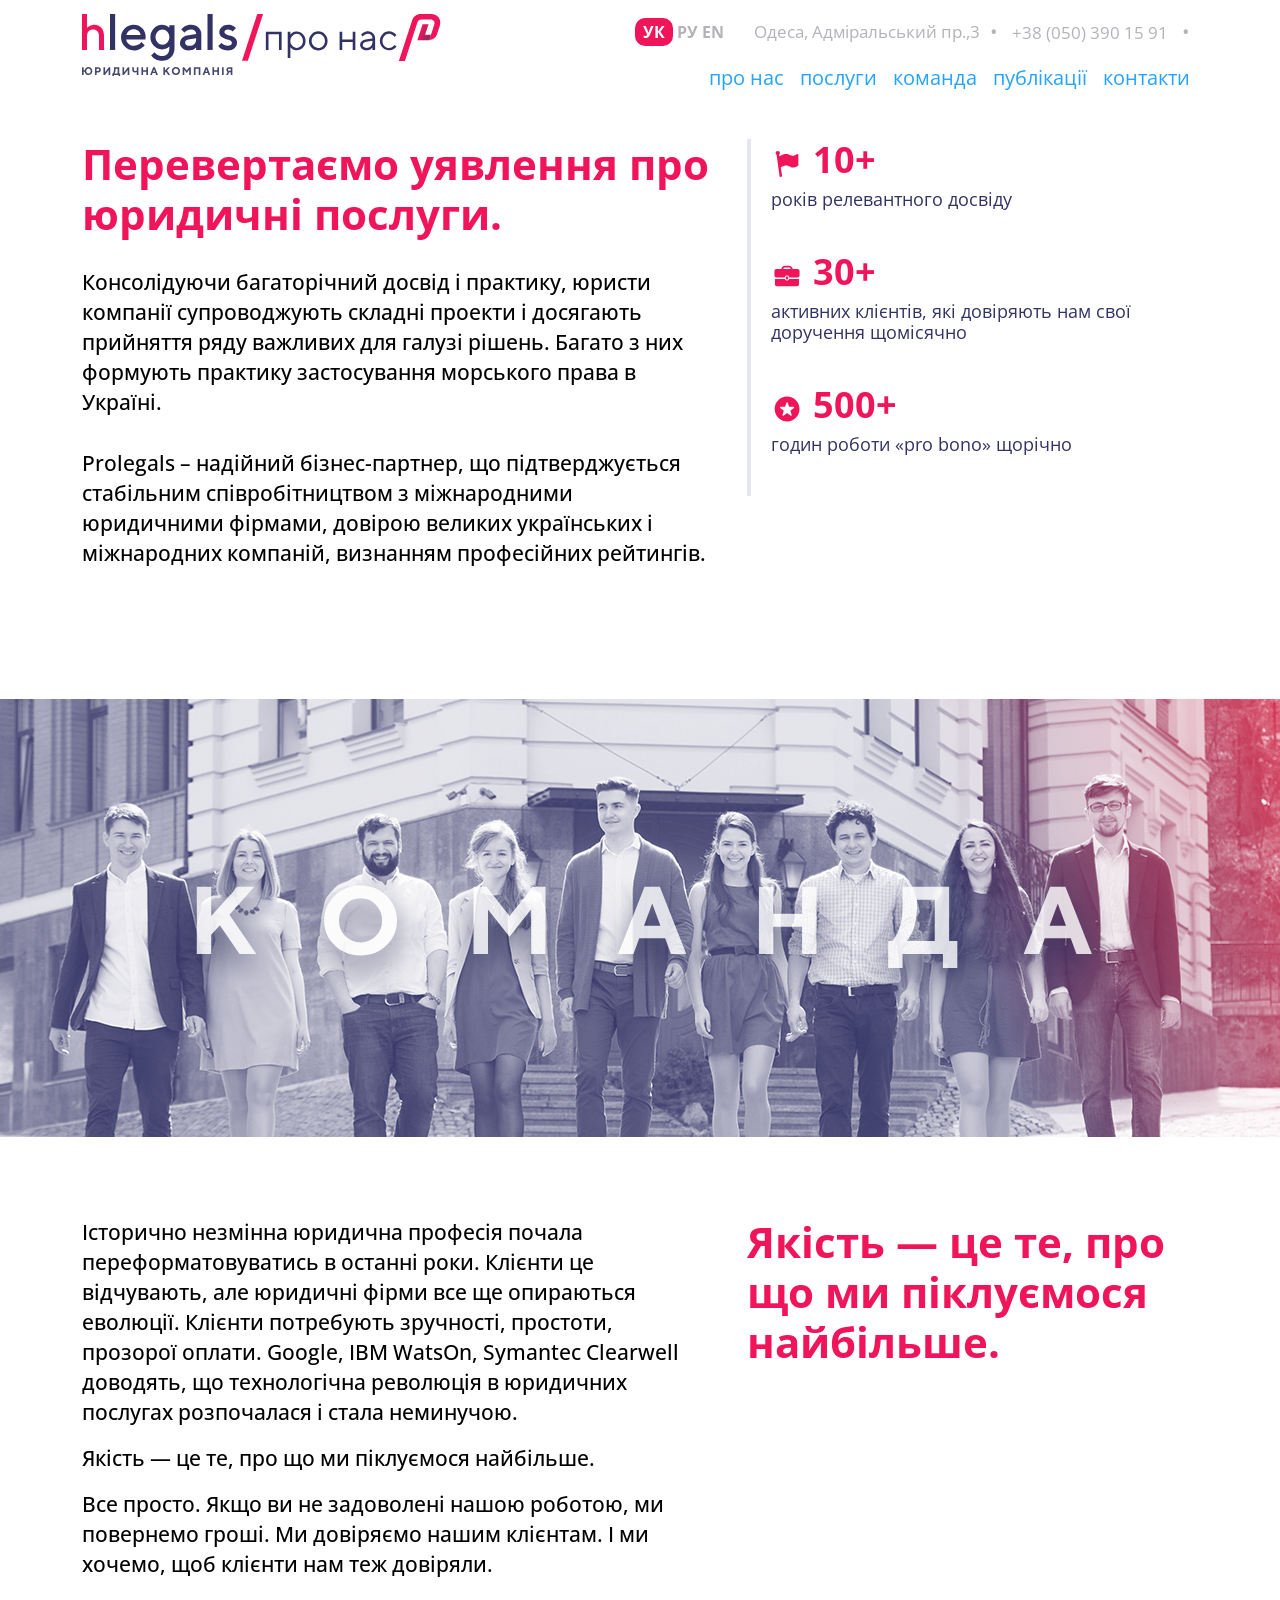
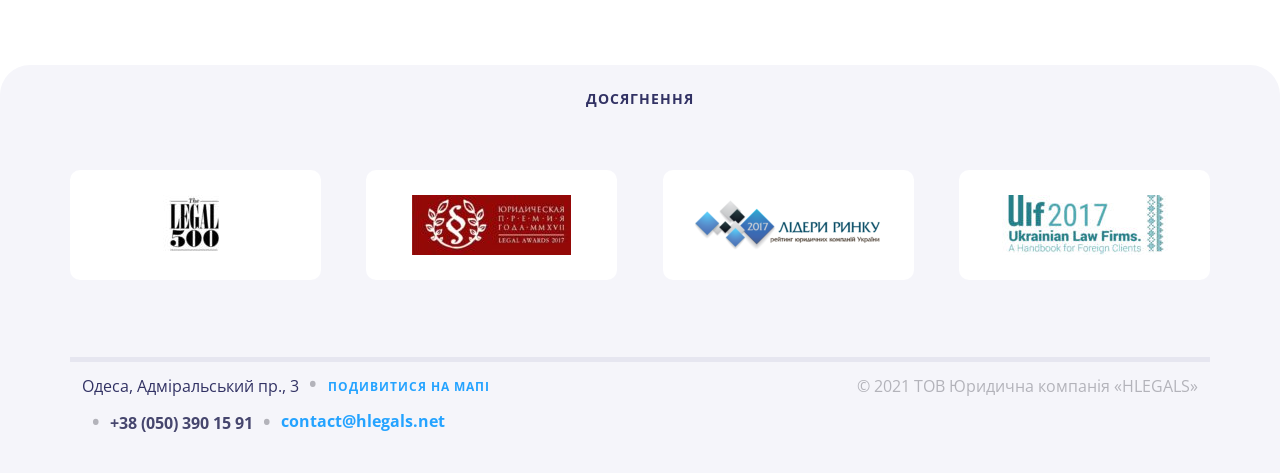
==== app/second-page.html @ 1d940fba "init" ====
<!DOCTYPE html>
<html lang="en">
<head>
    <meta charset="UTF-8">
    <title>page2</title>
    <meta name="viewport" content="width=device-width, initial-scale=1">
    <link rel="preconnect" href="https://fonts.googleapis.com">
    <link rel="preconnect" href="https://fonts.gstatic.com" crossorigin>
    <link href="https://fonts.googleapis.com/css2?family=Open+Sans:wght@300;400;700&display=swap" rel="stylesheet">
    <link rel="stylesheet" href="css/second-page.min.css">
</head>
<body>

<header>

        <nav class="navbar navbar-expand-lg">
            <div class="container header-container">
                <div class="header-address">
                    <div class="lang-radio">
                        <label>
                            <input name="lang" type="radio" checked>
                            <span>УК</span>
                        </label>

                        <label>
                            <input name="lang" type="radio">
                            <span>РУ</span>
                        </label>

                        <label>
                            <input name="lang" type="radio">
                            <span>EN</span>
                        </label>
                    </div>
                    <div class="address">
                        <a target="_blank"
                           href="https://www.google.com.ua/maps/place/%D0%90%D0%B4%D0%BC%D0%B8%D1%80%D0%B0%D0%BB%D1%8C%D1%81%D0%BA%D0%B8%D0%B9+%D0%BF%D1%80%D0%BE%D1%81%D0%BF.,+3,+%D0%9E%D0%B4%D0%B5%D1%81%D1%81%D0%B0,+%D0%9E%D0%B4%D0%B5%D1%81%D1%81%D0%BA%D0%B0%D1%8F+%D0%BE%D0%B1%D0%BB%D0%B0%D1%81%D1%82%D1%8C,+65000/@46.4360487,30.7379414,17z/data=!3m1!4b1!4m5!3m4!1s0x40c63396894457b7:0x7f6c5236cbcb70c8!8m2!3d46.436045!4d30.7401301?hl=ru">
                            Одеса, Адміральський пр.,3
                        </a>
                    </div>
                    <div class="phone">
                        <a type="tel:+38(050)3901591" href="#">+38 (050) 390 15 91</a>
                    </div>
                    <div class="social">
                        <a target="_blank" href="https://www.facebook.com/diia.gov.ua/"><i class="fab fa-facebook"></i></a>
                    </div>

                </div>
                <a class="navbar-brand" href="#"><img src="images/Logo_Subsection.svg"></a>
                <button class="navbar-toggler" type="button" data-bs-toggle="collapse" data-bs-target="#navbarNav" aria-controls="navbarNav" aria-expanded="false" aria-label="Toggle navigation">
                    <span class="navbar-toggler-icon"><i class="bi bi-list"></i></span>
                </button>


                <div class="collapse navbar-collapse" id="navbarNav">
                    <ul class="navbar-nav">
                        <li class="nav-item">
                            <a class="nav-link" aria-current="page" href="#">про нас</a>
                        </li>
                        <li class="nav-item">
                            <a class="nav-link" href="#">послуги</a>
                        </li>
                        <li class="nav-item">
                            <a class="nav-link" href="#">команда</a>
                        </li>
                        <li class="nav-item">
                            <a class="nav-link" href="#">публікації</a>
                        </li>
                        <li class="nav-item">
                            <a class="nav-link" href="#">контакти</a>
                        </li>
                    </ul>
                </div>


            </div>
        </nav>

    </header>

<main>
    <div class="about_us">
        <div class="container">
            <div class="row">
                <div class="about-us-item1 col-sm-12 col-lg-7">
                    <h2>Перевертаємо уявлення про юридичні послуги.</h2>
                    <p>Консолідуючи багаторічний досвід і практику, юристи компанії супроводжують складні проекти
                        і досягають прийняття ряду важливих для галузі рішень. Багато з них формують практику
                        застосування морського права в Україні.
                    </p>
                    <p>
                        Prolegals – надійний бізнес-партнер, що підтверджується стабільним співробітництвом
                        з міжнародними юридичними фірмами, довірою великих українських і міжнародних компаній,
                        визнанням професійних рейтингів.
                    </p>
                </div>
                <div class="about-us-item2 col-sm-12 col-lg-5">
                    <div class="col-12 sm-item">
                        <div class=" d-flex">
                            <img src="images/Experience.svg" alt="#">
                            <h3>10+</h3>
                        </div>
                        <p>років релевантного досвіду</p>
                    </div>
                    <div class="col-12 sm-item">
                        <div class="d-flex">
                            <img src="images/Clients.svg" alt="#">
                            <h3>30+</h3>
                        </div>
                        <p>активних клієнтів, які довіряють нам свої доручення щомісячно</p>
                    </div>
                    <div class="col-12 sm-item">
                        <div class="d-flex">
                            <img src="images/Pro_bono.svg" alt="#">
                            <h3>500+</h3>
                        </div>
                        <p>годин роботи «pro bono» щорічно</p>
                    </div>
                </div>
            </div>
        </div>
    </div>

    <div class="our-team">
        <div class="container-fluid team-container"></div>
    </div>

    <div class="our-info">
        <div class="container">
            <div class="row">
                <div class="info-item col-sm-12 col-lg-7">
                    <p>Історично незмінна юридична професія почала переформатовуватись в останні роки.
                        Клієнти це відчувають, але юридичні фірми все ще опираються еволюції.
                        Клієнти потребують зручності, простоти, прозорої оплати. Google,
                        IBM WatsОn, Symantec Clearwell доводять, що технологічна революція в юридичних послугах розпочалася і стала неминучою.
                    </p>
                    <p> Якість — це те, про що ми піклуємося найбільше.</p>
                    <p>
                        Все просто. Якщо ви не задоволені нашою роботою, ми повернемо гроші.
                        Ми довіряємо нашим клієнтам. І ми хочемо, щоб клієнти нам теж довіряли.
                    </p>
                </div>
                <div class="info-item col-sm-12 col-lg-5">
                    <h3>Якість — це те, про що ми піклуємося найбільше.</h3>
                </div>
            </div>
        </div>
    </div>

    <div class="achievements">
        <div class="container">
            <h3>Досягнення</h3>
            <div class="row justify-content-between ach-row">
                <div class="achievements-item col-lg-2  d-flex col-sm-6 align-items-center justify-content-center">
                    <img src="images/item/image.svg" alt="#">
                </div>
                <div class="achievements-item col-lg-2 d-flex col-sm-6 align-items-center justify-content-center">
                    <img src="images/item/image2.svg" alt="#">
                </div>
                <div class="achievements-item col-lg-2 d-flex col-sm-6 align-items-center justify-content-center">
                    <img src="images/item/image3.svg" alt="#">
                </div>
                <div class="achievements-item col-lg-2 d-flex col-sm-6 align-items-center justify-content-center">
                    <img src="images/item/image4.svg" alt="#">
                </div>
            </div>
        </div>
    </div>

</main>

<footer>
    <div class="container">
        <div class="row footer-row">
            <div class="footer-item col-lg-6 col-sm-12">
                <div class="f-address d-flex">
                    <p>Одеса, Адміральський пр., 3</p>
                    <a target="_blank" href="https://www.google.com.ua/maps/place/%D0%90%D0%B4%D0%BC%D0%B8%D1%80%D0%B0%D0%BB%D1%8C%D1%81%D0%BA%D0%B8%D0%B9+%D0%BF%D1%80%D0%BE%D1%81%D0%BF.,+3,+%D0%9E%D0%B4%D0%B5%D1%81%D1%81%D0%B0,+%D0%9E%D0%B4%D0%B5%D1%81%D1%81%D0%BA%D0%B0%D1%8F+%D0%BE%D0%B1%D0%BB%D0%B0%D1%81%D1%82%D1%8C,+65000/@46.4360487,30.7379414,17z/data=!3m1!4b1!4m5!3m4!1s0x40c63396894457b7:0x7f6c5236cbcb70c8!8m2!3d46.436045!4d30.7401301?hl=ru">Подивитися на мапі</a>
                </div>
                <div class="f-contact d-flex">
                    <a class="fb" target="_blank" href="https://www.facebook.com/diia.gov.ua/"><i class="fab fa-facebook"></i></a>
                    <a class="phone" type="tel:+38(050)3901591" href="#">+38 (050) 390 15 91</a>
                    <a class="mail" href="#">contact@hlegals.net</a>
                </div>
            </div>
            <div class="footer-item item-2 col-lg-6 col-sm-12">
                <p class="right">© 2021 ТОВ Юридична компанія «HLEGALS»</p>
            </div>
        </div>
    </div>
</footer>

<script src="../node_modules/bootstrap/dist/js/bootstrap.bundle.min.js"></script>
</body>
</html>
---- app/css/second-page.min.css ----
@charset "UTF-8";/*!
* animate.css - https://animate.style/
* Version - 4.1.1
* Licensed under the MIT license - http://opensource.org/licenses/MIT
*
* Copyright (c) 2020 Animate.css
*/:root{--animate-duration:1s;--animate-delay:1s;--animate-repeat:1}.animate__animated{-webkit-animation-duration:1s;animation-duration:1s;-webkit-animation-duration:var(--animate-duration);animation-duration:var(--animate-duration);-webkit-animation-fill-mode:both;animation-fill-mode:both}.animate__animated.animate__infinite{-webkit-animation-iteration-count:infinite;animation-iteration-count:infinite}.animate__animated.animate__repeat-1{-webkit-animation-iteration-count:1;animation-iteration-count:1;-webkit-animation-iteration-count:var(--animate-repeat);animation-iteration-count:var(--animate-repeat)}.animate__animated.animate__repeat-2{-webkit-animation-iteration-count:calc(1 * 2);animation-iteration-count:calc(1 * 2);-webkit-animation-iteration-count:calc(var(--animate-repeat) * 2);animation-iteration-count:calc(var(--animate-repeat) * 2)}.animate__animated.animate__repeat-3{-webkit-animation-iteration-count:calc(1 * 3);animation-iteration-count:calc(1 * 3);-webkit-animation-iteration-count:calc(var(--animate-repeat) * 3);animation-iteration-count:calc(var(--animate-repeat) * 3)}.animate__animated.animate__delay-1s{-webkit-animation-delay:1s;animation-delay:1s;-webkit-animation-delay:var(--animate-delay);animation-delay:var(--animate-delay)}.animate__animated.animate__delay-2s{-webkit-animation-delay:calc(1s * 2);animation-delay:calc(1s * 2);-webkit-animation-delay:calc(var(--animate-delay) * 2);animation-delay:calc(var(--animate-delay) * 2)}.animate__animated.animate__delay-3s{-webkit-animation-delay:calc(1s * 3);animation-delay:calc(1s * 3);-webkit-animation-delay:calc(var(--animate-delay) * 3);animation-delay:calc(var(--animate-delay) * 3)}.animate__animated.animate__delay-4s{-webkit-animation-delay:calc(1s * 4);animation-delay:calc(1s * 4);-webkit-animation-delay:calc(var(--animate-delay) * 4);animation-delay:calc(var(--animate-delay) * 4)}.animate__animated.animate__delay-5s{-webkit-animation-delay:calc(1s * 5);animation-delay:calc(1s * 5);-webkit-animation-delay:calc(var(--animate-delay) * 5);animation-delay:calc(var(--animate-delay) * 5)}.animate__animated.animate__faster{-webkit-animation-duration:calc(1s / 2);animation-duration:calc(1s / 2);-webkit-animation-duration:calc(var(--animate-duration)/ 2);animation-duration:calc(var(--animate-duration)/ 2)}.animate__animated.animate__fast{-webkit-animation-duration:calc(1s * .8);animation-duration:calc(1s * .8);-webkit-animation-duration:calc(var(--animate-duration) * .8);animation-duration:calc(var(--animate-duration) * .8)}.animate__animated.animate__slow{-webkit-animation-duration:calc(1s * 2);animation-duration:calc(1s * 2);-webkit-animation-duration:calc(var(--animate-duration) * 2);animation-duration:calc(var(--animate-duration) * 2)}.animate__animated.animate__slower{-webkit-animation-duration:calc(1s * 3);animation-duration:calc(1s * 3);-webkit-animation-duration:calc(var(--animate-duration) * 3);animation-duration:calc(var(--animate-duration) * 3)}@media print,(prefers-reduced-motion:reduce){.animate__animated{-webkit-animation-duration:1ms!important;animation-duration:1ms!important;-webkit-transition-duration:1ms!important;-o-transition-duration:1ms!important;transition-duration:1ms!important;-webkit-animation-iteration-count:1!important;animation-iteration-count:1!important}.animate__animated[class*=Out]{opacity:0}}@-webkit-keyframes bounce{20%,53%,from,to{-webkit-animation-timing-function:cubic-bezier(.215,.61,.355,1);animation-timing-function:cubic-bezier(.215,.61,.355,1);-webkit-transform:translate3d(0,0,0);transform:translate3d(0,0,0)}40%,43%{-webkit-animation-timing-function:cubic-bezier(.755,.05,.855,.06);animation-timing-function:cubic-bezier(.755,.05,.855,.06);-webkit-transform:translate3d(0,-30px,0) scaleY(1.1);transform:translate3d(0,-30px,0) scaleY(1.1)}70%{-webkit-animation-timing-function:cubic-bezier(.755,.05,.855,.06);animation-timing-function:cubic-bezier(.755,.05,.855,.06);-webkit-transform:translate3d(0,-15px,0) scaleY(1.05);transform:translate3d(0,-15px,0) scaleY(1.05)}80%{-webkit-transition-timing-function:cubic-bezier(.215,.61,.355,1);transition-timing-function:cubic-bezier(.215,.61,.355,1);-webkit-transform:translate3d(0,0,0) scaleY(.95);transform:translate3d(0,0,0) scaleY(.95)}90%{-webkit-transform:translate3d(0,-4px,0) scaleY(1.02);transform:translate3d(0,-4px,0) scaleY(1.02)}}@keyframes bounce{20%,53%,from,to{-webkit-animation-timing-function:cubic-bezier(.215,.61,.355,1);animation-timing-function:cubic-bezier(.215,.61,.355,1);-webkit-transform:translate3d(0,0,0);transform:translate3d(0,0,0)}40%,43%{-webkit-animation-timing-function:cubic-bezier(.755,.05,.855,.06);animation-timing-function:cubic-bezier(.755,.05,.855,.06);-webkit-transform:translate3d(0,-30px,0) scaleY(1.1);transform:translate3d(0,-30px,0) scaleY(1.1)}70%{-webkit-animation-timing-function:cubic-bezier(.755,.05,.855,.06);animation-timing-function:cubic-bezier(.755,.05,.855,.06);-webkit-transform:translate3d(0,-15px,0) scaleY(1.05);transform:translate3d(0,-15px,0) scaleY(1.05)}80%{-webkit-transition-timing-function:cubic-bezier(.215,.61,.355,1);-o-transition-timing-function:cubic-bezier(.215,.61,.355,1);transition-timing-function:cubic-bezier(.215,.61,.355,1);-webkit-transform:translate3d(0,0,0) scaleY(.95);transform:translate3d(0,0,0) scaleY(.95)}90%{-webkit-transform:translate3d(0,-4px,0) scaleY(1.02);transform:translate3d(0,-4px,0) scaleY(1.02)}}.animate__bounce{-webkit-animation-name:bounce;animation-name:bounce;-webkit-transform-origin:center bottom;-ms-transform-origin:center bottom;transform-origin:center bottom}@-webkit-keyframes flash{50%,from,to{opacity:1}25%,75%{opacity:0}}@keyframes flash{50%,from,to{opacity:1}25%,75%{opacity:0}}.animate__flash{-webkit-animation-name:flash;animation-name:flash}@-webkit-keyframes pulse{from{-webkit-transform:scale3d(1,1,1);transform:scale3d(1,1,1)}50%{-webkit-transform:scale3d(1.05,1.05,1.05);transform:scale3d(1.05,1.05,1.05)}to{-webkit-transform:scale3d(1,1,1);transform:scale3d(1,1,1)}}@keyframes pulse{from{-webkit-transform:scale3d(1,1,1);transform:scale3d(1,1,1)}50%{-webkit-transform:scale3d(1.05,1.05,1.05);transform:scale3d(1.05,1.05,1.05)}to{-webkit-transform:scale3d(1,1,1);transform:scale3d(1,1,1)}}.animate__pulse{-webkit-animation-name:pulse;animation-name:pulse;-webkit-animation-timing-function:ease-in-out;animation-timing-function:ease-in-out}@-webkit-keyframes rubberBand{from{-webkit-transform:scale3d(1,1,1);transform:scale3d(1,1,1)}30%{-webkit-transform:scale3d(1.25,.75,1);transform:scale3d(1.25,.75,1)}40%{-webkit-transform:scale3d(.75,1.25,1);transform:scale3d(.75,1.25,1)}50%{-webkit-transform:scale3d(1.15,.85,1);transform:scale3d(1.15,.85,1)}65%{-webkit-transform:scale3d(.95,1.05,1);transform:scale3d(.95,1.05,1)}75%{-webkit-transform:scale3d(1.05,.95,1);transform:scale3d(1.05,.95,1)}to{-webkit-transform:scale3d(1,1,1);transform:scale3d(1,1,1)}}@keyframes rubberBand{from{-webkit-transform:scale3d(1,1,1);transform:scale3d(1,1,1)}30%{-webkit-transform:scale3d(1.25,.75,1);transform:scale3d(1.25,.75,1)}40%{-webkit-transform:scale3d(.75,1.25,1);transform:scale3d(.75,1.25,1)}50%{-webkit-transform:scale3d(1.15,.85,1);transform:scale3d(1.15,.85,1)}65%{-webkit-transform:scale3d(.95,1.05,1);transform:scale3d(.95,1.05,1)}75%{-webkit-transform:scale3d(1.05,.95,1);transform:scale3d(1.05,.95,1)}to{-webkit-transform:scale3d(1,1,1);transform:scale3d(1,1,1)}}.animate__rubberBand{-webkit-animation-name:rubberBand;animation-name:rubberBand}@-webkit-keyframes shakeX{from,to{-webkit-transform:translate3d(0,0,0);transform:translate3d(0,0,0)}10%,30%,50%,70%,90%{-webkit-transform:translate3d(-10px,0,0);transform:translate3d(-10px,0,0)}20%,40%,60%,80%{-webkit-transform:translate3d(10px,0,0);transform:translate3d(10px,0,0)}}@keyframes shakeX{from,to{-webkit-transform:translate3d(0,0,0);transform:translate3d(0,0,0)}10%,30%,50%,70%,90%{-webkit-transform:translate3d(-10px,0,0);transform:translate3d(-10px,0,0)}20%,40%,60%,80%{-webkit-transform:translate3d(10px,0,0);transform:translate3d(10px,0,0)}}.animate__shakeX{-webkit-animation-name:shakeX;animation-name:shakeX}@-webkit-keyframes shakeY{from,to{-webkit-transform:translate3d(0,0,0);transform:translate3d(0,0,0)}10%,30%,50%,70%,90%{-webkit-transform:translate3d(0,-10px,0);transform:translate3d(0,-10px,0)}20%,40%,60%,80%{-webkit-transform:translate3d(0,10px,0);transform:translate3d(0,10px,0)}}@keyframes shakeY{from,to{-webkit-transform:translate3d(0,0,0);transform:translate3d(0,0,0)}10%,30%,50%,70%,90%{-webkit-transform:translate3d(0,-10px,0);transform:translate3d(0,-10px,0)}20%,40%,60%,80%{-webkit-transform:translate3d(0,10px,0);transform:translate3d(0,10px,0)}}.animate__shakeY{-webkit-animation-name:shakeY;animation-name:shakeY}@-webkit-keyframes headShake{0%{-webkit-transform:translateX(0);transform:translateX(0)}6.5%{-webkit-transform:translateX(-6px) rotateY(-9deg);transform:translateX(-6px) rotateY(-9deg)}18.5%{-webkit-transform:translateX(5px) rotateY(7deg);transform:translateX(5px) rotateY(7deg)}31.5%{-webkit-transform:translateX(-3px) rotateY(-5deg);transform:translateX(-3px) rotateY(-5deg)}43.5%{-webkit-transform:translateX(2px) rotateY(3deg);transform:translateX(2px) rotateY(3deg)}50%{-webkit-transform:translateX(0);transform:translateX(0)}}@keyframes headShake{0%{-webkit-transform:translateX(0);transform:translateX(0)}6.5%{-webkit-transform:translateX(-6px) rotateY(-9deg);transform:translateX(-6px) rotateY(-9deg)}18.5%{-webkit-transform:translateX(5px) rotateY(7deg);transform:translateX(5px) rotateY(7deg)}31.5%{-webkit-transform:translateX(-3px) rotateY(-5deg);transform:translateX(-3px) rotateY(-5deg)}43.5%{-webkit-transform:translateX(2px) rotateY(3deg);transform:translateX(2px) rotateY(3deg)}50%{-webkit-transform:translateX(0);transform:translateX(0)}}.animate__headShake{-webkit-animation-timing-function:ease-in-out;animation-timing-function:ease-in-out;-webkit-animation-name:headShake;animation-name:headShake}@-webkit-keyframes swing{20%{-webkit-transform:rotate3d(0,0,1,15deg);transform:rotate3d(0,0,1,15deg)}40%{-webkit-transform:rotate3d(0,0,1,-10deg);transform:rotate3d(0,0,1,-10deg)}60%{-webkit-transform:rotate3d(0,0,1,5deg);transform:rotate3d(0,0,1,5deg)}80%{-webkit-transform:rotate3d(0,0,1,-5deg);transform:rotate3d(0,0,1,-5deg)}to{-webkit-transform:rotate3d(0,0,1,0deg);transform:rotate3d(0,0,1,0deg)}}@keyframes swing{20%{-webkit-transform:rotate3d(0,0,1,15deg);transform:rotate3d(0,0,1,15deg)}40%{-webkit-transform:rotate3d(0,0,1,-10deg);transform:rotate3d(0,0,1,-10deg)}60%{-webkit-transform:rotate3d(0,0,1,5deg);transform:rotate3d(0,0,1,5deg)}80%{-webkit-transform:rotate3d(0,0,1,-5deg);transform:rotate3d(0,0,1,-5deg)}to{-webkit-transform:rotate3d(0,0,1,0deg);transform:rotate3d(0,0,1,0deg)}}.animate__swing{-webkit-transform-origin:top center;-ms-transform-origin:top center;transform-origin:top center;-webkit-animation-name:swing;animation-name:swing}@-webkit-keyframes tada{from{-webkit-transform:scale3d(1,1,1);transform:scale3d(1,1,1)}10%,20%{-webkit-transform:scale3d(.9,.9,.9) rotate3d(0,0,1,-3deg);transform:scale3d(.9,.9,.9) rotate3d(0,0,1,-3deg)}30%,50%,70%,90%{-webkit-transform:scale3d(1.1,1.1,1.1) rotate3d(0,0,1,3deg);transform:scale3d(1.1,1.1,1.1) rotate3d(0,0,1,3deg)}40%,60%,80%{-webkit-transform:scale3d(1.1,1.1,1.1) rotate3d(0,0,1,-3deg);transform:scale3d(1.1,1.1,1.1) rotate3d(0,0,1,-3deg)}to{-webkit-transform:scale3d(1,1,1);transform:scale3d(1,1,1)}}@keyframes tada{from{-webkit-transform:scale3d(1,1,1);transform:scale3d(1,1,1)}10%,20%{-webkit-transform:scale3d(.9,.9,.9) rotate3d(0,0,1,-3deg);transform:scale3d(.9,.9,.9) rotate3d(0,0,1,-3deg)}30%,50%,70%,90%{-webkit-transform:scale3d(1.1,1.1,1.1) rotate3d(0,0,1,3deg);transform:scale3d(1.1,1.1,1.1) rotate3d(0,0,1,3deg)}40%,60%,80%{-webkit-transform:scale3d(1.1,1.1,1.1) rotate3d(0,0,1,-3deg);transform:scale3d(1.1,1.1,1.1) rotate3d(0,0,1,-3deg)}to{-webkit-transform:scale3d(1,1,1);transform:scale3d(1,1,1)}}.animate__tada{-webkit-animation-name:tada;animation-name:tada}@-webkit-keyframes wobble{from{-webkit-transform:translate3d(0,0,0);transform:translate3d(0,0,0)}15%{-webkit-transform:translate3d(-25%,0,0) rotate3d(0,0,1,-5deg);transform:translate3d(-25%,0,0) rotate3d(0,0,1,-5deg)}30%{-webkit-transform:translate3d(20%,0,0) rotate3d(0,0,1,3deg);transform:translate3d(20%,0,0) rotate3d(0,0,1,3deg)}45%{-webkit-transform:translate3d(-15%,0,0) rotate3d(0,0,1,-3deg);transform:translate3d(-15%,0,0) rotate3d(0,0,1,-3deg)}60%{-webkit-transform:translate3d(10%,0,0) rotate3d(0,0,1,2deg);transform:translate3d(10%,0,0) rotate3d(0,0,1,2deg)}75%{-webkit-transform:translate3d(-5%,0,0) rotate3d(0,0,1,-1deg);transform:translate3d(-5%,0,0) rotate3d(0,0,1,-1deg)}to{-webkit-transform:translate3d(0,0,0);transform:translate3d(0,0,0)}}@keyframes wobble{from{-webkit-transform:translate3d(0,0,0);transform:translate3d(0,0,0)}15%{-webkit-transform:translate3d(-25%,0,0) rotate3d(0,0,1,-5deg);transform:translate3d(-25%,0,0) rotate3d(0,0,1,-5deg)}30%{-webkit-transform:translate3d(20%,0,0) rotate3d(0,0,1,3deg);transform:translate3d(20%,0,0) rotate3d(0,0,1,3deg)}45%{-webkit-transform:translate3d(-15%,0,0) rotate3d(0,0,1,-3deg);transform:translate3d(-15%,0,0) rotate3d(0,0,1,-3deg)}60%{-webkit-transform:translate3d(10%,0,0) rotate3d(0,0,1,2deg);transform:translate3d(10%,0,0) rotate3d(0,0,1,2deg)}75%{-webkit-transform:translate3d(-5%,0,0) rotate3d(0,0,1,-1deg);transform:translate3d(-5%,0,0) rotate3d(0,0,1,-1deg)}to{-webkit-transform:translate3d(0,0,0);transform:translate3d(0,0,0)}}.animate__wobble{-webkit-animation-name:wobble;animation-name:wobble}@-webkit-keyframes jello{11.1%,from,to{-webkit-transform:translate3d(0,0,0);transform:translate3d(0,0,0)}22.2%{-webkit-transform:skewX(-12.5deg) skewY(-12.5deg);transform:skewX(-12.5deg) skewY(-12.5deg)}33.3%{-webkit-transform:skewX(6.25deg) skewY(6.25deg);transform:skewX(6.25deg) skewY(6.25deg)}44.4%{-webkit-transform:skewX(-3.125deg) skewY(-3.125deg);transform:skewX(-3.125deg) skewY(-3.125deg)}55.5%{-webkit-transform:skewX(1.5625deg) skewY(1.5625deg);transform:skewX(1.5625deg) skewY(1.5625deg)}66.6%{-webkit-transform:skewX(-.78125deg) skewY(-.78125deg);transform:skewX(-.78125deg) skewY(-.78125deg)}77.7%{-webkit-transform:skewX(.390625deg) skewY(.390625deg);transform:skewX(.390625deg) skewY(.390625deg)}88.8%{-webkit-transform:skewX(-.1953125deg) skewY(-.1953125deg);transform:skewX(-.1953125deg) skewY(-.1953125deg)}}@keyframes jello{11.1%,from,to{-webkit-transform:translate3d(0,0,0);transform:translate3d(0,0,0)}22.2%{-webkit-transform:skewX(-12.5deg) skewY(-12.5deg);transform:skewX(-12.5deg) skewY(-12.5deg)}33.3%{-webkit-transform:skewX(6.25deg) skewY(6.25deg);transform:skewX(6.25deg) skewY(6.25deg)}44.4%{-webkit-transform:skewX(-3.125deg) skewY(-3.125deg);transform:skewX(-3.125deg) skewY(-3.125deg)}55.5%{-webkit-transform:skewX(1.5625deg) skewY(1.5625deg);transform:skewX(1.5625deg) skewY(1.5625deg)}66.6%{-webkit-transform:skewX(-.78125deg) skewY(-.78125deg);transform:skewX(-.78125deg) skewY(-.78125deg)}77.7%{-webkit-transform:skewX(.390625deg) skewY(.390625deg);transform:skewX(.390625deg) skewY(.390625deg)}88.8%{-webkit-transform:skewX(-.1953125deg) skewY(-.1953125deg);transform:skewX(-.1953125deg) skewY(-.1953125deg)}}.animate__jello{-webkit-animation-name:jello;animation-name:jello;-webkit-transform-origin:center;-ms-transform-origin:center;transform-origin:center}@-webkit-keyframes heartBeat{0%{-webkit-transform:scale(1);transform:scale(1)}14%{-webkit-transform:scale(1.3);transform:scale(1.3)}28%{-webkit-transform:scale(1);transform:scale(1)}42%{-webkit-transform:scale(1.3);transform:scale(1.3)}70%{-webkit-transform:scale(1);transform:scale(1)}}@keyframes heartBeat{0%{-webkit-transform:scale(1);transform:scale(1)}14%{-webkit-transform:scale(1.3);transform:scale(1.3)}28%{-webkit-transform:scale(1);transform:scale(1)}42%{-webkit-transform:scale(1.3);transform:scale(1.3)}70%{-webkit-transform:scale(1);transform:scale(1)}}.animate__heartBeat{-webkit-animation-name:heartBeat;animation-name:heartBeat;-webkit-animation-duration:calc(1s * 1.3);animation-duration:calc(1s * 1.3);-webkit-animation-duration:calc(var(--animate-duration) * 1.3);animation-duration:calc(var(--animate-duration) * 1.3);-webkit-animation-timing-function:ease-in-out;animation-timing-function:ease-in-out}@-webkit-keyframes backInDown{0%{-webkit-transform:translateY(-1200px) scale(.7);transform:translateY(-1200px) scale(.7);opacity:.7}80%{-webkit-transform:translateY(0) scale(.7);transform:translateY(0) scale(.7);opacity:.7}100%{-webkit-transform:scale(1);transform:scale(1);opacity:1}}@keyframes backInDown{0%{-webkit-transform:translateY(-1200px) scale(.7);transform:translateY(-1200px) scale(.7);opacity:.7}80%{-webkit-transform:translateY(0) scale(.7);transform:translateY(0) scale(.7);opacity:.7}100%{-webkit-transform:scale(1);transform:scale(1);opacity:1}}.animate__backInDown{-webkit-animation-name:backInDown;animation-name:backInDown}@-webkit-keyframes backInLeft{0%{-webkit-transform:translateX(-2000px) scale(.7);transform:translateX(-2000px) scale(.7);opacity:.7}80%{-webkit-transform:translateX(0) scale(.7);transform:translateX(0) scale(.7);opacity:.7}100%{-webkit-transform:scale(1);transform:scale(1);opacity:1}}@keyframes backInLeft{0%{-webkit-transform:translateX(-2000px) scale(.7);transform:translateX(-2000px) scale(.7);opacity:.7}80%{-webkit-transform:translateX(0) scale(.7);transform:translateX(0) scale(.7);opacity:.7}100%{-webkit-transform:scale(1);transform:scale(1);opacity:1}}.animate__backInLeft{-webkit-animation-name:backInLeft;animation-name:backInLeft}@-webkit-keyframes backInRight{0%{-webkit-transform:translateX(2000px) scale(.7);transform:translateX(2000px) scale(.7);opacity:.7}80%{-webkit-transform:translateX(0) scale(.7);transform:translateX(0) scale(.7);opacity:.7}100%{-webkit-transform:scale(1);transform:scale(1);opacity:1}}@keyframes backInRight{0%{-webkit-transform:translateX(2000px) scale(.7);transform:translateX(2000px) scale(.7);opacity:.7}80%{-webkit-transform:translateX(0) scale(.7);transform:translateX(0) scale(.7);opacity:.7}100%{-webkit-transform:scale(1);transform:scale(1);opacity:1}}.animate__backInRight{-webkit-animation-name:backInRight;animation-name:backInRight}@-webkit-keyframes backInUp{0%{-webkit-transform:translateY(1200px) scale(.7);transform:translateY(1200px) scale(.7);opacity:.7}80%{-webkit-transform:translateY(0) scale(.7);transform:translateY(0) scale(.7);opacity:.7}100%{-webkit-transform:scale(1);transform:scale(1);opacity:1}}@keyframes backInUp{0%{-webkit-transform:translateY(1200px) scale(.7);transform:translateY(1200px) scale(.7);opacity:.7}80%{-webkit-transform:translateY(0) scale(.7);transform:translateY(0) scale(.7);opacity:.7}100%{-webkit-transform:scale(1);transform:scale(1);opacity:1}}.animate__backInUp{-webkit-animation-name:backInUp;animation-name:backInUp}@-webkit-keyframes backOutDown{0%{-webkit-transform:scale(1);transform:scale(1);opacity:1}20%{-webkit-transform:translateY(0) scale(.7);transform:translateY(0) scale(.7);opacity:.7}100%{-webkit-transform:translateY(700px) scale(.7);transform:translateY(700px) scale(.7);opacity:.7}}@keyframes backOutDown{0%{-webkit-transform:scale(1);transform:scale(1);opacity:1}20%{-webkit-transform:translateY(0) scale(.7);transform:translateY(0) scale(.7);opacity:.7}100%{-webkit-transform:translateY(700px) scale(.7);transform:translateY(700px) scale(.7);opacity:.7}}.animate__backOutDown{-webkit-animation-name:backOutDown;animation-name:backOutDown}@-webkit-keyframes backOutLeft{0%{-webkit-transform:scale(1);transform:scale(1);opacity:1}20%{-webkit-transform:translateX(0) scale(.7);transform:translateX(0) scale(.7);opacity:.7}100%{-webkit-transform:translateX(-2000px) scale(.7);transform:translateX(-2000px) scale(.7);opacity:.7}}@keyframes backOutLeft{0%{-webkit-transform:scale(1);transform:scale(1);opacity:1}20%{-webkit-transform:translateX(0) scale(.7);transform:translateX(0) scale(.7);opacity:.7}100%{-webkit-transform:translateX(-2000px) scale(.7);transform:translateX(-2000px) scale(.7);opacity:.7}}.animate__backOutLeft{-webkit-animation-name:backOutLeft;animation-name:backOutLeft}@-webkit-keyframes backOutRight{0%{-webkit-transform:scale(1);transform:scale(1);opacity:1}20%{-webkit-transform:translateX(0) scale(.7);transform:translateX(0) scale(.7);opacity:.7}100%{-webkit-transform:translateX(2000px) scale(.7);transform:translateX(2000px) scale(.7);opacity:.7}}@keyframes backOutRight{0%{-webkit-transform:scale(1);transform:scale(1);opacity:1}20%{-webkit-transform:translateX(0) scale(.7);transform:translateX(0) scale(.7);opacity:.7}100%{-webkit-transform:translateX(2000px) scale(.7);transform:translateX(2000px) scale(.7);opacity:.7}}.animate__backOutRight{-webkit-animation-name:backOutRight;animation-name:backOutRight}@-webkit-keyframes backOutUp{0%{-webkit-transform:scale(1);transform:scale(1);opacity:1}20%{-webkit-transform:translateY(0) scale(.7);transform:translateY(0) scale(.7);opacity:.7}100%{-webkit-transform:translateY(-700px) scale(.7);transform:translateY(-700px) scale(.7);opacity:.7}}@keyframes backOutUp{0%{-webkit-transform:scale(1);transform:scale(1);opacity:1}20%{-webkit-transform:translateY(0) scale(.7);transform:translateY(0) scale(.7);opacity:.7}100%{-webkit-transform:translateY(-700px) scale(.7);transform:translateY(-700px) scale(.7);opacity:.7}}.animate__backOutUp{-webkit-animation-name:backOutUp;animation-name:backOutUp}@-webkit-keyframes bounceIn{20%,40%,60%,80%,from,to{-webkit-animation-timing-function:cubic-bezier(.215,.61,.355,1);animation-timing-function:cubic-bezier(.215,.61,.355,1)}0%{opacity:0;-webkit-transform:scale3d(.3,.3,.3);transform:scale3d(.3,.3,.3)}20%{-webkit-transform:scale3d(1.1,1.1,1.1);transform:scale3d(1.1,1.1,1.1)}40%{-webkit-transform:scale3d(.9,.9,.9);transform:scale3d(.9,.9,.9)}60%{opacity:1;-webkit-transform:scale3d(1.03,1.03,1.03);transform:scale3d(1.03,1.03,1.03)}80%{-webkit-transform:scale3d(.97,.97,.97);transform:scale3d(.97,.97,.97)}to{opacity:1;-webkit-transform:scale3d(1,1,1);transform:scale3d(1,1,1)}}@keyframes bounceIn{20%,40%,60%,80%,from,to{-webkit-animation-timing-function:cubic-bezier(.215,.61,.355,1);animation-timing-function:cubic-bezier(.215,.61,.355,1)}0%{opacity:0;-webkit-transform:scale3d(.3,.3,.3);transform:scale3d(.3,.3,.3)}20%{-webkit-transform:scale3d(1.1,1.1,1.1);transform:scale3d(1.1,1.1,1.1)}40%{-webkit-transform:scale3d(.9,.9,.9);transform:scale3d(.9,.9,.9)}60%{opacity:1;-webkit-transform:scale3d(1.03,1.03,1.03);transform:scale3d(1.03,1.03,1.03)}80%{-webkit-transform:scale3d(.97,.97,.97);transform:scale3d(.97,.97,.97)}to{opacity:1;-webkit-transform:scale3d(1,1,1);transform:scale3d(1,1,1)}}.animate__bounceIn{-webkit-animation-duration:calc(1s * .75);animation-duration:calc(1s * .75);-webkit-animation-duration:calc(var(--animate-duration) * .75);animation-duration:calc(var(--animate-duration) * .75);-webkit-animation-name:bounceIn;animation-name:bounceIn}@-webkit-keyframes bounceInDown{60%,75%,90%,from,to{-webkit-animation-timing-function:cubic-bezier(.215,.61,.355,1);animation-timing-function:cubic-bezier(.215,.61,.355,1)}0%{opacity:0;-webkit-transform:translate3d(0,-3000px,0) scaleY(3);transform:translate3d(0,-3000px,0) scaleY(3)}60%{opacity:1;-webkit-transform:translate3d(0,25px,0) scaleY(.9);transform:translate3d(0,25px,0) scaleY(.9)}75%{-webkit-transform:translate3d(0,-10px,0) scaleY(.95);transform:translate3d(0,-10px,0) scaleY(.95)}90%{-webkit-transform:translate3d(0,5px,0) scaleY(.985);transform:translate3d(0,5px,0) scaleY(.985)}to{-webkit-transform:translate3d(0,0,0);transform:translate3d(0,0,0)}}@keyframes bounceInDown{60%,75%,90%,from,to{-webkit-animation-timing-function:cubic-bezier(.215,.61,.355,1);animation-timing-function:cubic-bezier(.215,.61,.355,1)}0%{opacity:0;-webkit-transform:translate3d(0,-3000px,0) scaleY(3);transform:translate3d(0,-3000px,0) scaleY(3)}60%{opacity:1;-webkit-transform:translate3d(0,25px,0) scaleY(.9);transform:translate3d(0,25px,0) scaleY(.9)}75%{-webkit-transform:translate3d(0,-10px,0) scaleY(.95);transform:translate3d(0,-10px,0) scaleY(.95)}90%{-webkit-transform:translate3d(0,5px,0) scaleY(.985);transform:translate3d(0,5px,0) scaleY(.985)}to{-webkit-transform:translate3d(0,0,0);transform:translate3d(0,0,0)}}.animate__bounceInDown{-webkit-animation-name:bounceInDown;animation-name:bounceInDown}@-webkit-keyframes bounceInLeft{60%,75%,90%,from,to{-webkit-animation-timing-function:cubic-bezier(.215,.61,.355,1);animation-timing-function:cubic-bezier(.215,.61,.355,1)}0%{opacity:0;-webkit-transform:translate3d(-3000px,0,0) scaleX(3);transform:translate3d(-3000px,0,0) scaleX(3)}60%{opacity:1;-webkit-transform:translate3d(25px,0,0) scaleX(1);transform:translate3d(25px,0,0) scaleX(1)}75%{-webkit-transform:translate3d(-10px,0,0) scaleX(.98);transform:translate3d(-10px,0,0) scaleX(.98)}90%{-webkit-transform:translate3d(5px,0,0) scaleX(.995);transform:translate3d(5px,0,0) scaleX(.995)}to{-webkit-transform:translate3d(0,0,0);transform:translate3d(0,0,0)}}@keyframes bounceInLeft{60%,75%,90%,from,to{-webkit-animation-timing-function:cubic-bezier(.215,.61,.355,1);animation-timing-function:cubic-bezier(.215,.61,.355,1)}0%{opacity:0;-webkit-transform:translate3d(-3000px,0,0) scaleX(3);transform:translate3d(-3000px,0,0) scaleX(3)}60%{opacity:1;-webkit-transform:translate3d(25px,0,0) scaleX(1);transform:translate3d(25px,0,0) scaleX(1)}75%{-webkit-transform:translate3d(-10px,0,0) scaleX(.98);transform:translate3d(-10px,0,0) scaleX(.98)}90%{-webkit-transform:translate3d(5px,0,0) scaleX(.995);transform:translate3d(5px,0,0) scaleX(.995)}to{-webkit-transform:translate3d(0,0,0);transform:translate3d(0,0,0)}}.animate__bounceInLeft{-webkit-animation-name:bounceInLeft;animation-name:bounceInLeft}@-webkit-keyframes bounceInRight{60%,75%,90%,from,to{-webkit-animation-timing-function:cubic-bezier(.215,.61,.355,1);animation-timing-function:cubic-bezier(.215,.61,.355,1)}from{opacity:0;-webkit-transform:translate3d(3000px,0,0) scaleX(3);transform:translate3d(3000px,0,0) scaleX(3)}60%{opacity:1;-webkit-transform:translate3d(-25px,0,0) scaleX(1);transform:translate3d(-25px,0,0) scaleX(1)}75%{-webkit-transform:translate3d(10px,0,0) scaleX(.98);transform:translate3d(10px,0,0) scaleX(.98)}90%{-webkit-transform:translate3d(-5px,0,0) scaleX(.995);transform:translate3d(-5px,0,0) scaleX(.995)}to{-webkit-transform:translate3d(0,0,0);transform:translate3d(0,0,0)}}@keyframes bounceInRight{60%,75%,90%,from,to{-webkit-animation-timing-function:cubic-bezier(.215,.61,.355,1);animation-timing-function:cubic-bezier(.215,.61,.355,1)}from{opacity:0;-webkit-transform:translate3d(3000px,0,0) scaleX(3);transform:translate3d(3000px,0,0) scaleX(3)}60%{opacity:1;-webkit-transform:translate3d(-25px,0,0) scaleX(1);transform:translate3d(-25px,0,0) scaleX(1)}75%{-webkit-transform:translate3d(10px,0,0) scaleX(.98);transform:translate3d(10px,0,0) scaleX(.98)}90%{-webkit-transform:translate3d(-5px,0,0) scaleX(.995);transform:translate3d(-5px,0,0) scaleX(.995)}to{-webkit-transform:translate3d(0,0,0);transform:translate3d(0,0,0)}}.animate__bounceInRight{-webkit-animation-name:bounceInRight;animation-name:bounceInRight}@-webkit-keyframes bounceInUp{60%,75%,90%,from,to{-webkit-animation-timing-function:cubic-bezier(.215,.61,.355,1);animation-timing-function:cubic-bezier(.215,.61,.355,1)}from{opacity:0;-webkit-transform:translate3d(0,3000px,0) scaleY(5);transform:translate3d(0,3000px,0) scaleY(5)}60%{opacity:1;-webkit-transform:translate3d(0,-20px,0) scaleY(.9);transform:translate3d(0,-20px,0) scaleY(.9)}75%{-webkit-transform:translate3d(0,10px,0) scaleY(.95);transform:translate3d(0,10px,0) scaleY(.95)}90%{-webkit-transform:translate3d(0,-5px,0) scaleY(.985);transform:translate3d(0,-5px,0) scaleY(.985)}to{-webkit-transform:translate3d(0,0,0);transform:translate3d(0,0,0)}}@keyframes bounceInUp{60%,75%,90%,from,to{-webkit-animation-timing-function:cubic-bezier(.215,.61,.355,1);animation-timing-function:cubic-bezier(.215,.61,.355,1)}from{opacity:0;-webkit-transform:translate3d(0,3000px,0) scaleY(5);transform:translate3d(0,3000px,0) scaleY(5)}60%{opacity:1;-webkit-transform:translate3d(0,-20px,0) scaleY(.9);transform:translate3d(0,-20px,0) scaleY(.9)}75%{-webkit-transform:translate3d(0,10px,0) scaleY(.95);transform:translate3d(0,10px,0) scaleY(.95)}90%{-webkit-transform:translate3d(0,-5px,0) scaleY(.985);transform:translate3d(0,-5px,0) scaleY(.985)}to{-webkit-transform:translate3d(0,0,0);transform:translate3d(0,0,0)}}.animate__bounceInUp{-webkit-animation-name:bounceInUp;animation-name:bounceInUp}@-webkit-keyframes bounceOut{20%{-webkit-transform:scale3d(.9,.9,.9);transform:scale3d(.9,.9,.9)}50%,55%{opacity:1;-webkit-transform:scale3d(1.1,1.1,1.1);transform:scale3d(1.1,1.1,1.1)}to{opacity:0;-webkit-transform:scale3d(.3,.3,.3);transform:scale3d(.3,.3,.3)}}@keyframes bounceOut{20%{-webkit-transform:scale3d(.9,.9,.9);transform:scale3d(.9,.9,.9)}50%,55%{opacity:1;-webkit-transform:scale3d(1.1,1.1,1.1);transform:scale3d(1.1,1.1,1.1)}to{opacity:0;-webkit-transform:scale3d(.3,.3,.3);transform:scale3d(.3,.3,.3)}}.animate__bounceOut{-webkit-animation-duration:calc(1s * .75);animation-duration:calc(1s * .75);-webkit-animation-duration:calc(var(--animate-duration) * .75);animation-duration:calc(var(--animate-duration) * .75);-webkit-animation-name:bounceOut;animation-name:bounceOut}@-webkit-keyframes bounceOutDown{20%{-webkit-transform:translate3d(0,10px,0) scaleY(.985);transform:translate3d(0,10px,0) scaleY(.985)}40%,45%{opacity:1;-webkit-transform:translate3d(0,-20px,0) scaleY(.9);transform:translate3d(0,-20px,0) scaleY(.9)}to{opacity:0;-webkit-transform:translate3d(0,2000px,0) scaleY(3);transform:translate3d(0,2000px,0) scaleY(3)}}@keyframes bounceOutDown{20%{-webkit-transform:translate3d(0,10px,0) scaleY(.985);transform:translate3d(0,10px,0) scaleY(.985)}40%,45%{opacity:1;-webkit-transform:translate3d(0,-20px,0) scaleY(.9);transform:translate3d(0,-20px,0) scaleY(.9)}to{opacity:0;-webkit-transform:translate3d(0,2000px,0) scaleY(3);transform:translate3d(0,2000px,0) scaleY(3)}}.animate__bounceOutDown{-webkit-animation-name:bounceOutDown;animation-name:bounceOutDown}@-webkit-keyframes bounceOutLeft{20%{opacity:1;-webkit-transform:translate3d(20px,0,0) scaleX(.9);transform:translate3d(20px,0,0) scaleX(.9)}to{opacity:0;-webkit-transform:translate3d(-2000px,0,0) scaleX(2);transform:translate3d(-2000px,0,0) scaleX(2)}}@keyframes bounceOutLeft{20%{opacity:1;-webkit-transform:translate3d(20px,0,0) scaleX(.9);transform:translate3d(20px,0,0) scaleX(.9)}to{opacity:0;-webkit-transform:translate3d(-2000px,0,0) scaleX(2);transform:translate3d(-2000px,0,0) scaleX(2)}}.animate__bounceOutLeft{-webkit-animation-name:bounceOutLeft;animation-name:bounceOutLeft}@-webkit-keyframes bounceOutRight{20%{opacity:1;-webkit-transform:translate3d(-20px,0,0) scaleX(.9);transform:translate3d(-20px,0,0) scaleX(.9)}to{opacity:0;-webkit-transform:translate3d(2000px,0,0) scaleX(2);transform:translate3d(2000px,0,0) scaleX(2)}}@keyframes bounceOutRight{20%{opacity:1;-webkit-transform:translate3d(-20px,0,0) scaleX(.9);transform:translate3d(-20px,0,0) scaleX(.9)}to{opacity:0;-webkit-transform:translate3d(2000px,0,0) scaleX(2);transform:translate3d(2000px,0,0) scaleX(2)}}.animate__bounceOutRight{-webkit-animation-name:bounceOutRight;animation-name:bounceOutRight}@-webkit-keyframes bounceOutUp{20%{-webkit-transform:translate3d(0,-10px,0) scaleY(.985);transform:translate3d(0,-10px,0) scaleY(.985)}40%,45%{opacity:1;-webkit-transform:translate3d(0,20px,0) scaleY(.9);transform:translate3d(0,20px,0) scaleY(.9)}to{opacity:0;-webkit-transform:translate3d(0,-2000px,0) scaleY(3);transform:translate3d(0,-2000px,0) scaleY(3)}}@keyframes bounceOutUp{20%{-webkit-transform:translate3d(0,-10px,0) scaleY(.985);transform:translate3d(0,-10px,0) scaleY(.985)}40%,45%{opacity:1;-webkit-transform:translate3d(0,20px,0) scaleY(.9);transform:translate3d(0,20px,0) scaleY(.9)}to{opacity:0;-webkit-transform:translate3d(0,-2000px,0) scaleY(3);transform:translate3d(0,-2000px,0) scaleY(3)}}.animate__bounceOutUp{-webkit-animation-name:bounceOutUp;animation-name:bounceOutUp}@-webkit-keyframes fadeIn{from{opacity:0}to{opacity:1}}@keyframes fadeIn{from{opacity:0}to{opacity:1}}.animate__fadeIn{-webkit-animation-name:fadeIn;animation-name:fadeIn}@-webkit-keyframes fadeInDown{from{opacity:0;-webkit-transform:translate3d(0,-100%,0);transform:translate3d(0,-100%,0)}to{opacity:1;-webkit-transform:translate3d(0,0,0);transform:translate3d(0,0,0)}}@keyframes fadeInDown{from{opacity:0;-webkit-transform:translate3d(0,-100%,0);transform:translate3d(0,-100%,0)}to{opacity:1;-webkit-transform:translate3d(0,0,0);transform:translate3d(0,0,0)}}.animate__fadeInDown{-webkit-animation-name:fadeInDown;animation-name:fadeInDown}@-webkit-keyframes fadeInDownBig{from{opacity:0;-webkit-transform:translate3d(0,-2000px,0);transform:translate3d(0,-2000px,0)}to{opacity:1;-webkit-transform:translate3d(0,0,0);transform:translate3d(0,0,0)}}@keyframes fadeInDownBig{from{opacity:0;-webkit-transform:translate3d(0,-2000px,0);transform:translate3d(0,-2000px,0)}to{opacity:1;-webkit-transform:translate3d(0,0,0);transform:translate3d(0,0,0)}}.animate__fadeInDownBig{-webkit-animation-name:fadeInDownBig;animation-name:fadeInDownBig}@-webkit-keyframes fadeInLeft{from{opacity:0;-webkit-transform:translate3d(-100%,0,0);transform:translate3d(-100%,0,0)}to{opacity:1;-webkit-transform:translate3d(0,0,0);transform:translate3d(0,0,0)}}@keyframes fadeInLeft{from{opacity:0;-webkit-transform:translate3d(-100%,0,0);transform:translate3d(-100%,0,0)}to{opacity:1;-webkit-transform:translate3d(0,0,0);transform:translate3d(0,0,0)}}.animate__fadeInLeft{-webkit-animation-name:fadeInLeft;animation-name:fadeInLeft}@-webkit-keyframes fadeInLeftBig{from{opacity:0;-webkit-transform:translate3d(-2000px,0,0);transform:translate3d(-2000px,0,0)}to{opacity:1;-webkit-transform:translate3d(0,0,0);transform:translate3d(0,0,0)}}@keyframes fadeInLeftBig{from{opacity:0;-webkit-transform:translate3d(-2000px,0,0);transform:translate3d(-2000px,0,0)}to{opacity:1;-webkit-transform:translate3d(0,0,0);transform:translate3d(0,0,0)}}.animate__fadeInLeftBig{-webkit-animation-name:fadeInLeftBig;animation-name:fadeInLeftBig}@-webkit-keyframes fadeInRight{from{opacity:0;-webkit-transform:translate3d(100%,0,0);transform:translate3d(100%,0,0)}to{opacity:1;-webkit-transform:translate3d(0,0,0);transform:translate3d(0,0,0)}}@keyframes fadeInRight{from{opacity:0;-webkit-transform:translate3d(100%,0,0);transform:translate3d(100%,0,0)}to{opacity:1;-webkit-transform:translate3d(0,0,0);transform:translate3d(0,0,0)}}.animate__fadeInRight{-webkit-animation-name:fadeInRight;animation-name:fadeInRight}@-webkit-keyframes fadeInRightBig{from{opacity:0;-webkit-transform:translate3d(2000px,0,0);transform:translate3d(2000px,0,0)}to{opacity:1;-webkit-transform:translate3d(0,0,0);transform:translate3d(0,0,0)}}@keyframes fadeInRightBig{from{opacity:0;-webkit-transform:translate3d(2000px,0,0);transform:translate3d(2000px,0,0)}to{opacity:1;-webkit-transform:translate3d(0,0,0);transform:translate3d(0,0,0)}}.animate__fadeInRightBig{-webkit-animation-name:fadeInRightBig;animation-name:fadeInRightBig}@-webkit-keyframes fadeInUp{from{opacity:0;-webkit-transform:translate3d(0,100%,0);transform:translate3d(0,100%,0)}to{opacity:1;-webkit-transform:translate3d(0,0,0);transform:translate3d(0,0,0)}}@keyframes fadeInUp{from{opacity:0;-webkit-transform:translate3d(0,100%,0);transform:translate3d(0,100%,0)}to{opacity:1;-webkit-transform:translate3d(0,0,0);transform:translate3d(0,0,0)}}.animate__fadeInUp{-webkit-animation-name:fadeInUp;animation-name:fadeInUp}@-webkit-keyframes fadeInUpBig{from{opacity:0;-webkit-transform:translate3d(0,2000px,0);transform:translate3d(0,2000px,0)}to{opacity:1;-webkit-transform:translate3d(0,0,0);transform:translate3d(0,0,0)}}@keyframes fadeInUpBig{from{opacity:0;-webkit-transform:translate3d(0,2000px,0);transform:translate3d(0,2000px,0)}to{opacity:1;-webkit-transform:translate3d(0,0,0);transform:translate3d(0,0,0)}}.animate__fadeInUpBig{-webkit-animation-name:fadeInUpBig;animation-name:fadeInUpBig}@-webkit-keyframes fadeInTopLeft{from{opacity:0;-webkit-transform:translate3d(-100%,-100%,0);transform:translate3d(-100%,-100%,0)}to{opacity:1;-webkit-transform:translate3d(0,0,0);transform:translate3d(0,0,0)}}@keyframes fadeInTopLeft{from{opacity:0;-webkit-transform:translate3d(-100%,-100%,0);transform:translate3d(-100%,-100%,0)}to{opacity:1;-webkit-transform:translate3d(0,0,0);transform:translate3d(0,0,0)}}.animate__fadeInTopLeft{-webkit-animation-name:fadeInTopLeft;animation-name:fadeInTopLeft}@-webkit-keyframes fadeInTopRight{from{opacity:0;-webkit-transform:translate3d(100%,-100%,0);transform:translate3d(100%,-100%,0)}to{opacity:1;-webkit-transform:translate3d(0,0,0);transform:translate3d(0,0,0)}}@keyframes fadeInTopRight{from{opacity:0;-webkit-transform:translate3d(100%,-100%,0);transform:translate3d(100%,-100%,0)}to{opacity:1;-webkit-transform:translate3d(0,0,0);transform:translate3d(0,0,0)}}.animate__fadeInTopRight{-webkit-animation-name:fadeInTopRight;animation-name:fadeInTopRight}@-webkit-keyframes fadeInBottomLeft{from{opacity:0;-webkit-transform:translate3d(-100%,100%,0);transform:translate3d(-100%,100%,0)}to{opacity:1;-webkit-transform:translate3d(0,0,0);transform:translate3d(0,0,0)}}@keyframes fadeInBottomLeft{from{opacity:0;-webkit-transform:translate3d(-100%,100%,0);transform:translate3d(-100%,100%,0)}to{opacity:1;-webkit-transform:translate3d(0,0,0);transform:translate3d(0,0,0)}}.animate__fadeInBottomLeft{-webkit-animation-name:fadeInBottomLeft;animation-name:fadeInBottomLeft}@-webkit-keyframes fadeInBottomRight{from{opacity:0;-webkit-transform:translate3d(100%,100%,0);transform:translate3d(100%,100%,0)}to{opacity:1;-webkit-transform:translate3d(0,0,0);transform:translate3d(0,0,0)}}@keyframes fadeInBottomRight{from{opacity:0;-webkit-transform:translate3d(100%,100%,0);transform:translate3d(100%,100%,0)}to{opacity:1;-webkit-transform:translate3d(0,0,0);transform:translate3d(0,0,0)}}.animate__fadeInBottomRight{-webkit-animation-name:fadeInBottomRight;animation-name:fadeInBottomRight}@-webkit-keyframes fadeOut{from{opacity:1}to{opacity:0}}@keyframes fadeOut{from{opacity:1}to{opacity:0}}.animate__fadeOut{-webkit-animation-name:fadeOut;animation-name:fadeOut}@-webkit-keyframes fadeOutDown{from{opacity:1}to{opacity:0;-webkit-transform:translate3d(0,100%,0);transform:translate3d(0,100%,0)}}@keyframes fadeOutDown{from{opacity:1}to{opacity:0;-webkit-transform:translate3d(0,100%,0);transform:translate3d(0,100%,0)}}.animate__fadeOutDown{-webkit-animation-name:fadeOutDown;animation-name:fadeOutDown}@-webkit-keyframes fadeOutDownBig{from{opacity:1}to{opacity:0;-webkit-transform:translate3d(0,2000px,0);transform:translate3d(0,2000px,0)}}@keyframes fadeOutDownBig{from{opacity:1}to{opacity:0;-webkit-transform:translate3d(0,2000px,0);transform:translate3d(0,2000px,0)}}.animate__fadeOutDownBig{-webkit-animation-name:fadeOutDownBig;animation-name:fadeOutDownBig}@-webkit-keyframes fadeOutLeft{from{opacity:1}to{opacity:0;-webkit-transform:translate3d(-100%,0,0);transform:translate3d(-100%,0,0)}}@keyframes fadeOutLeft{from{opacity:1}to{opacity:0;-webkit-transform:translate3d(-100%,0,0);transform:translate3d(-100%,0,0)}}.animate__fadeOutLeft{-webkit-animation-name:fadeOutLeft;animation-name:fadeOutLeft}@-webkit-keyframes fadeOutLeftBig{from{opacity:1}to{opacity:0;-webkit-transform:translate3d(-2000px,0,0);transform:translate3d(-2000px,0,0)}}@keyframes fadeOutLeftBig{from{opacity:1}to{opacity:0;-webkit-transform:translate3d(-2000px,0,0);transform:translate3d(-2000px,0,0)}}.animate__fadeOutLeftBig{-webkit-animation-name:fadeOutLeftBig;animation-name:fadeOutLeftBig}@-webkit-keyframes fadeOutRight{from{opacity:1}to{opacity:0;-webkit-transform:translate3d(100%,0,0);transform:translate3d(100%,0,0)}}@keyframes fadeOutRight{from{opacity:1}to{opacity:0;-webkit-transform:translate3d(100%,0,0);transform:translate3d(100%,0,0)}}.animate__fadeOutRight{-webkit-animation-name:fadeOutRight;animation-name:fadeOutRight}@-webkit-keyframes fadeOutRightBig{from{opacity:1}to{opacity:0;-webkit-transform:translate3d(2000px,0,0);transform:translate3d(2000px,0,0)}}@keyframes fadeOutRightBig{from{opacity:1}to{opacity:0;-webkit-transform:translate3d(2000px,0,0);transform:translate3d(2000px,0,0)}}.animate__fadeOutRightBig{-webkit-animation-name:fadeOutRightBig;animation-name:fadeOutRightBig}@-webkit-keyframes fadeOutUp{from{opacity:1}to{opacity:0;-webkit-transform:translate3d(0,-100%,0);transform:translate3d(0,-100%,0)}}@keyframes fadeOutUp{from{opacity:1}to{opacity:0;-webkit-transform:translate3d(0,-100%,0);transform:translate3d(0,-100%,0)}}.animate__fadeOutUp{-webkit-animation-name:fadeOutUp;animation-name:fadeOutUp}@-webkit-keyframes fadeOutUpBig{from{opacity:1}to{opacity:0;-webkit-transform:translate3d(0,-2000px,0);transform:translate3d(0,-2000px,0)}}@keyframes fadeOutUpBig{from{opacity:1}to{opacity:0;-webkit-transform:translate3d(0,-2000px,0);transform:translate3d(0,-2000px,0)}}.animate__fadeOutUpBig{-webkit-animation-name:fadeOutUpBig;animation-name:fadeOutUpBig}@-webkit-keyframes fadeOutTopLeft{from{opacity:1;-webkit-transform:translate3d(0,0,0);transform:translate3d(0,0,0)}to{opacity:0;-webkit-transform:translate3d(-100%,-100%,0);transform:translate3d(-100%,-100%,0)}}@keyframes fadeOutTopLeft{from{opacity:1;-webkit-transform:translate3d(0,0,0);transform:translate3d(0,0,0)}to{opacity:0;-webkit-transform:translate3d(-100%,-100%,0);transform:translate3d(-100%,-100%,0)}}.animate__fadeOutTopLeft{-webkit-animation-name:fadeOutTopLeft;animation-name:fadeOutTopLeft}@-webkit-keyframes fadeOutTopRight{from{opacity:1;-webkit-transform:translate3d(0,0,0);transform:translate3d(0,0,0)}to{opacity:0;-webkit-transform:translate3d(100%,-100%,0);transform:translate3d(100%,-100%,0)}}@keyframes fadeOutTopRight{from{opacity:1;-webkit-transform:translate3d(0,0,0);transform:translate3d(0,0,0)}to{opacity:0;-webkit-transform:translate3d(100%,-100%,0);transform:translate3d(100%,-100%,0)}}.animate__fadeOutTopRight{-webkit-animation-name:fadeOutTopRight;animation-name:fadeOutTopRight}@-webkit-keyframes fadeOutBottomRight{from{opacity:1;-webkit-transform:translate3d(0,0,0);transform:translate3d(0,0,0)}to{opacity:0;-webkit-transform:translate3d(100%,100%,0);transform:translate3d(100%,100%,0)}}@keyframes fadeOutBottomRight{from{opacity:1;-webkit-transform:translate3d(0,0,0);transform:translate3d(0,0,0)}to{opacity:0;-webkit-transform:translate3d(100%,100%,0);transform:translate3d(100%,100%,0)}}.animate__fadeOutBottomRight{-webkit-animation-name:fadeOutBottomRight;animation-name:fadeOutBottomRight}@-webkit-keyframes fadeOutBottomLeft{from{opacity:1;-webkit-transform:translate3d(0,0,0);transform:translate3d(0,0,0)}to{opacity:0;-webkit-transform:translate3d(-100%,100%,0);transform:translate3d(-100%,100%,0)}}@keyframes fadeOutBottomLeft{from{opacity:1;-webkit-transform:translate3d(0,0,0);transform:translate3d(0,0,0)}to{opacity:0;-webkit-transform:translate3d(-100%,100%,0);transform:translate3d(-100%,100%,0)}}.animate__fadeOutBottomLeft{-webkit-animation-name:fadeOutBottomLeft;animation-name:fadeOutBottomLeft}@-webkit-keyframes flip{from{-webkit-transform:perspective(400px) scale3d(1,1,1) translate3d(0,0,0) rotate3d(0,1,0,-360deg);transform:perspective(400px) scale3d(1,1,1) translate3d(0,0,0) rotate3d(0,1,0,-360deg);-webkit-animation-timing-function:ease-out;animation-timing-function:ease-out}40%{-webkit-transform:perspective(400px) scale3d(1,1,1) translate3d(0,0,150px) rotate3d(0,1,0,-190deg);transform:perspective(400px) scale3d(1,1,1) translate3d(0,0,150px) rotate3d(0,1,0,-190deg);-webkit-animation-timing-function:ease-out;animation-timing-function:ease-out}50%{-webkit-transform:perspective(400px) scale3d(1,1,1) translate3d(0,0,150px) rotate3d(0,1,0,-170deg);transform:perspective(400px) scale3d(1,1,1) translate3d(0,0,150px) rotate3d(0,1,0,-170deg);-webkit-animation-timing-function:ease-in;animation-timing-function:ease-in}80%{-webkit-transform:perspective(400px) scale3d(.95,.95,.95) translate3d(0,0,0) rotate3d(0,1,0,0deg);transform:perspective(400px) scale3d(.95,.95,.95) translate3d(0,0,0) rotate3d(0,1,0,0deg);-webkit-animation-timing-function:ease-in;animation-timing-function:ease-in}to{-webkit-transform:perspective(400px) scale3d(1,1,1) translate3d(0,0,0) rotate3d(0,1,0,0deg);transform:perspective(400px) scale3d(1,1,1) translate3d(0,0,0) rotate3d(0,1,0,0deg);-webkit-animation-timing-function:ease-in;animation-timing-function:ease-in}}@keyframes flip{from{-webkit-transform:perspective(400px) scale3d(1,1,1) translate3d(0,0,0) rotate3d(0,1,0,-360deg);transform:perspective(400px) scale3d(1,1,1) translate3d(0,0,0) rotate3d(0,1,0,-360deg);-webkit-animation-timing-function:ease-out;animation-timing-function:ease-out}40%{-webkit-transform:perspective(400px) scale3d(1,1,1) translate3d(0,0,150px) rotate3d(0,1,0,-190deg);transform:perspective(400px) scale3d(1,1,1) translate3d(0,0,150px) rotate3d(0,1,0,-190deg);-webkit-animation-timing-function:ease-out;animation-timing-function:ease-out}50%{-webkit-transform:perspective(400px) scale3d(1,1,1) translate3d(0,0,150px) rotate3d(0,1,0,-170deg);transform:perspective(400px) scale3d(1,1,1) translate3d(0,0,150px) rotate3d(0,1,0,-170deg);-webkit-animation-timing-function:ease-in;animation-timing-function:ease-in}80%{-webkit-transform:perspective(400px) scale3d(.95,.95,.95) translate3d(0,0,0) rotate3d(0,1,0,0deg);transform:perspective(400px) scale3d(.95,.95,.95) translate3d(0,0,0) rotate3d(0,1,0,0deg);-webkit-animation-timing-function:ease-in;animation-timing-function:ease-in}to{-webkit-transform:perspective(400px) scale3d(1,1,1) translate3d(0,0,0) rotate3d(0,1,0,0deg);transform:perspective(400px) scale3d(1,1,1) translate3d(0,0,0) rotate3d(0,1,0,0deg);-webkit-animation-timing-function:ease-in;animation-timing-function:ease-in}}.animate__animated.animate__flip{-webkit-backface-visibility:visible;backface-visibility:visible;-webkit-animation-name:flip;animation-name:flip}@-webkit-keyframes flipInX{from{-webkit-transform:perspective(400px) rotate3d(1,0,0,90deg);transform:perspective(400px) rotate3d(1,0,0,90deg);-webkit-animation-timing-function:ease-in;animation-timing-function:ease-in;opacity:0}40%{-webkit-transform:perspective(400px) rotate3d(1,0,0,-20deg);transform:perspective(400px) rotate3d(1,0,0,-20deg);-webkit-animation-timing-function:ease-in;animation-timing-function:ease-in}60%{-webkit-transform:perspective(400px) rotate3d(1,0,0,10deg);transform:perspective(400px) rotate3d(1,0,0,10deg);opacity:1}80%{-webkit-transform:perspective(400px) rotate3d(1,0,0,-5deg);transform:perspective(400px) rotate3d(1,0,0,-5deg)}to{-webkit-transform:perspective(400px);transform:perspective(400px)}}@keyframes flipInX{from{-webkit-transform:perspective(400px) rotate3d(1,0,0,90deg);transform:perspective(400px) rotate3d(1,0,0,90deg);-webkit-animation-timing-function:ease-in;animation-timing-function:ease-in;opacity:0}40%{-webkit-transform:perspective(400px) rotate3d(1,0,0,-20deg);transform:perspective(400px) rotate3d(1,0,0,-20deg);-webkit-animation-timing-function:ease-in;animation-timing-function:ease-in}60%{-webkit-transform:perspective(400px) rotate3d(1,0,0,10deg);transform:perspective(400px) rotate3d(1,0,0,10deg);opacity:1}80%{-webkit-transform:perspective(400px) rotate3d(1,0,0,-5deg);transform:perspective(400px) rotate3d(1,0,0,-5deg)}to{-webkit-transform:perspective(400px);transform:perspective(400px)}}.animate__flipInX{-webkit-backface-visibility:visible!important;backface-visibility:visible!important;-webkit-animation-name:flipInX;animation-name:flipInX}@-webkit-keyframes flipInY{from{-webkit-transform:perspective(400px) rotate3d(0,1,0,90deg);transform:perspective(400px) rotate3d(0,1,0,90deg);-webkit-animation-timing-function:ease-in;animation-timing-function:ease-in;opacity:0}40%{-webkit-transform:perspective(400px) rotate3d(0,1,0,-20deg);transform:perspective(400px) rotate3d(0,1,0,-20deg);-webkit-animation-timing-function:ease-in;animation-timing-function:ease-in}60%{-webkit-transform:perspective(400px) rotate3d(0,1,0,10deg);transform:perspective(400px) rotate3d(0,1,0,10deg);opacity:1}80%{-webkit-transform:perspective(400px) rotate3d(0,1,0,-5deg);transform:perspective(400px) rotate3d(0,1,0,-5deg)}to{-webkit-transform:perspective(400px);transform:perspective(400px)}}@keyframes flipInY{from{-webkit-transform:perspective(400px) rotate3d(0,1,0,90deg);transform:perspective(400px) rotate3d(0,1,0,90deg);-webkit-animation-timing-function:ease-in;animation-timing-function:ease-in;opacity:0}40%{-webkit-transform:perspective(400px) rotate3d(0,1,0,-20deg);transform:perspective(400px) rotate3d(0,1,0,-20deg);-webkit-animation-timing-function:ease-in;animation-timing-function:ease-in}60%{-webkit-transform:perspective(400px) rotate3d(0,1,0,10deg);transform:perspective(400px) rotate3d(0,1,0,10deg);opacity:1}80%{-webkit-transform:perspective(400px) rotate3d(0,1,0,-5deg);transform:perspective(400px) rotate3d(0,1,0,-5deg)}to{-webkit-transform:perspective(400px);transform:perspective(400px)}}.animate__flipInY{-webkit-backface-visibility:visible!important;backface-visibility:visible!important;-webkit-animation-name:flipInY;animation-name:flipInY}@-webkit-keyframes flipOutX{from{-webkit-transform:perspective(400px);transform:perspective(400px)}30%{-webkit-transform:perspective(400px) rotate3d(1,0,0,-20deg);transform:perspective(400px) rotate3d(1,0,0,-20deg);opacity:1}to{-webkit-transform:perspective(400px) rotate3d(1,0,0,90deg);transform:perspective(400px) rotate3d(1,0,0,90deg);opacity:0}}@keyframes flipOutX{from{-webkit-transform:perspective(400px);transform:perspective(400px)}30%{-webkit-transform:perspective(400px) rotate3d(1,0,0,-20deg);transform:perspective(400px) rotate3d(1,0,0,-20deg);opacity:1}to{-webkit-transform:perspective(400px) rotate3d(1,0,0,90deg);transform:perspective(400px) rotate3d(1,0,0,90deg);opacity:0}}.animate__flipOutX{-webkit-animation-duration:calc(1s * .75);animation-duration:calc(1s * .75);-webkit-animation-duration:calc(var(--animate-duration) * .75);animation-duration:calc(var(--animate-duration) * .75);-webkit-animation-name:flipOutX;animation-name:flipOutX;-webkit-backface-visibility:visible!important;backface-visibility:visible!important}@-webkit-keyframes flipOutY{from{-webkit-transform:perspective(400px);transform:perspective(400px)}30%{-webkit-transform:perspective(400px) rotate3d(0,1,0,-15deg);transform:perspective(400px) rotate3d(0,1,0,-15deg);opacity:1}to{-webkit-transform:perspective(400px) rotate3d(0,1,0,90deg);transform:perspective(400px) rotate3d(0,1,0,90deg);opacity:0}}@keyframes flipOutY{from{-webkit-transform:perspective(400px);transform:perspective(400px)}30%{-webkit-transform:perspective(400px) rotate3d(0,1,0,-15deg);transform:perspective(400px) rotate3d(0,1,0,-15deg);opacity:1}to{-webkit-transform:perspective(400px) rotate3d(0,1,0,90deg);transform:perspective(400px) rotate3d(0,1,0,90deg);opacity:0}}.animate__flipOutY{-webkit-animation-duration:calc(1s * .75);animation-duration:calc(1s * .75);-webkit-animation-duration:calc(var(--animate-duration) * .75);animation-duration:calc(var(--animate-duration) * .75);-webkit-backface-visibility:visible!important;backface-visibility:visible!important;-webkit-animation-name:flipOutY;animation-name:flipOutY}@-webkit-keyframes lightSpeedInRight{from{-webkit-transform:translate3d(100%,0,0) skewX(-30deg);transform:translate3d(100%,0,0) skewX(-30deg);opacity:0}60%{-webkit-transform:skewX(20deg);transform:skewX(20deg);opacity:1}80%{-webkit-transform:skewX(-5deg);transform:skewX(-5deg)}to{-webkit-transform:translate3d(0,0,0);transform:translate3d(0,0,0)}}@keyframes lightSpeedInRight{from{-webkit-transform:translate3d(100%,0,0) skewX(-30deg);transform:translate3d(100%,0,0) skewX(-30deg);opacity:0}60%{-webkit-transform:skewX(20deg);transform:skewX(20deg);opacity:1}80%{-webkit-transform:skewX(-5deg);transform:skewX(-5deg)}to{-webkit-transform:translate3d(0,0,0);transform:translate3d(0,0,0)}}.animate__lightSpeedInRight{-webkit-animation-name:lightSpeedInRight;animation-name:lightSpeedInRight;-webkit-animation-timing-function:ease-out;animation-timing-function:ease-out}@-webkit-keyframes lightSpeedInLeft{from{-webkit-transform:translate3d(-100%,0,0) skewX(30deg);transform:translate3d(-100%,0,0) skewX(30deg);opacity:0}60%{-webkit-transform:skewX(-20deg);transform:skewX(-20deg);opacity:1}80%{-webkit-transform:skewX(5deg);transform:skewX(5deg)}to{-webkit-transform:translate3d(0,0,0);transform:translate3d(0,0,0)}}@keyframes lightSpeedInLeft{from{-webkit-transform:translate3d(-100%,0,0) skewX(30deg);transform:translate3d(-100%,0,0) skewX(30deg);opacity:0}60%{-webkit-transform:skewX(-20deg);transform:skewX(-20deg);opacity:1}80%{-webkit-transform:skewX(5deg);transform:skewX(5deg)}to{-webkit-transform:translate3d(0,0,0);transform:translate3d(0,0,0)}}.animate__lightSpeedInLeft{-webkit-animation-name:lightSpeedInLeft;animation-name:lightSpeedInLeft;-webkit-animation-timing-function:ease-out;animation-timing-function:ease-out}@-webkit-keyframes lightSpeedOutRight{from{opacity:1}to{-webkit-transform:translate3d(100%,0,0) skewX(30deg);transform:translate3d(100%,0,0) skewX(30deg);opacity:0}}@keyframes lightSpeedOutRight{from{opacity:1}to{-webkit-transform:translate3d(100%,0,0) skewX(30deg);transform:translate3d(100%,0,0) skewX(30deg);opacity:0}}.animate__lightSpeedOutRight{-webkit-animation-name:lightSpeedOutRight;animation-name:lightSpeedOutRight;-webkit-animation-timing-function:ease-in;animation-timing-function:ease-in}@-webkit-keyframes lightSpeedOutLeft{from{opacity:1}to{-webkit-transform:translate3d(-100%,0,0) skewX(-30deg);transform:translate3d(-100%,0,0) skewX(-30deg);opacity:0}}@keyframes lightSpeedOutLeft{from{opacity:1}to{-webkit-transform:translate3d(-100%,0,0) skewX(-30deg);transform:translate3d(-100%,0,0) skewX(-30deg);opacity:0}}.animate__lightSpeedOutLeft{-webkit-animation-name:lightSpeedOutLeft;animation-name:lightSpeedOutLeft;-webkit-animation-timing-function:ease-in;animation-timing-function:ease-in}@-webkit-keyframes rotateIn{from{-webkit-transform:rotate3d(0,0,1,-200deg);transform:rotate3d(0,0,1,-200deg);opacity:0}to{-webkit-transform:translate3d(0,0,0);transform:translate3d(0,0,0);opacity:1}}@keyframes rotateIn{from{-webkit-transform:rotate3d(0,0,1,-200deg);transform:rotate3d(0,0,1,-200deg);opacity:0}to{-webkit-transform:translate3d(0,0,0);transform:translate3d(0,0,0);opacity:1}}.animate__rotateIn{-webkit-animation-name:rotateIn;animation-name:rotateIn;-webkit-transform-origin:center;-ms-transform-origin:center;transform-origin:center}@-webkit-keyframes rotateInDownLeft{from{-webkit-transform:rotate3d(0,0,1,-45deg);transform:rotate3d(0,0,1,-45deg);opacity:0}to{-webkit-transform:translate3d(0,0,0);transform:translate3d(0,0,0);opacity:1}}@keyframes rotateInDownLeft{from{-webkit-transform:rotate3d(0,0,1,-45deg);transform:rotate3d(0,0,1,-45deg);opacity:0}to{-webkit-transform:translate3d(0,0,0);transform:translate3d(0,0,0);opacity:1}}.animate__rotateInDownLeft{-webkit-animation-name:rotateInDownLeft;animation-name:rotateInDownLeft;-webkit-transform-origin:left bottom;-ms-transform-origin:left bottom;transform-origin:left bottom}@-webkit-keyframes rotateInDownRight{from{-webkit-transform:rotate3d(0,0,1,45deg);transform:rotate3d(0,0,1,45deg);opacity:0}to{-webkit-transform:translate3d(0,0,0);transform:translate3d(0,0,0);opacity:1}}@keyframes rotateInDownRight{from{-webkit-transform:rotate3d(0,0,1,45deg);transform:rotate3d(0,0,1,45deg);opacity:0}to{-webkit-transform:translate3d(0,0,0);transform:translate3d(0,0,0);opacity:1}}.animate__rotateInDownRight{-webkit-animation-name:rotateInDownRight;animation-name:rotateInDownRight;-webkit-transform-origin:right bottom;-ms-transform-origin:right bottom;transform-origin:right bottom}@-webkit-keyframes rotateInUpLeft{from{-webkit-transform:rotate3d(0,0,1,45deg);transform:rotate3d(0,0,1,45deg);opacity:0}to{-webkit-transform:translate3d(0,0,0);transform:translate3d(0,0,0);opacity:1}}@keyframes rotateInUpLeft{from{-webkit-transform:rotate3d(0,0,1,45deg);transform:rotate3d(0,0,1,45deg);opacity:0}to{-webkit-transform:translate3d(0,0,0);transform:translate3d(0,0,0);opacity:1}}.animate__rotateInUpLeft{-webkit-animation-name:rotateInUpLeft;animation-name:rotateInUpLeft;-webkit-transform-origin:left bottom;-ms-transform-origin:left bottom;transform-origin:left bottom}@-webkit-keyframes rotateInUpRight{from{-webkit-transform:rotate3d(0,0,1,-90deg);transform:rotate3d(0,0,1,-90deg);opacity:0}to{-webkit-transform:translate3d(0,0,0);transform:translate3d(0,0,0);opacity:1}}@keyframes rotateInUpRight{from{-webkit-transform:rotate3d(0,0,1,-90deg);transform:rotate3d(0,0,1,-90deg);opacity:0}to{-webkit-transform:translate3d(0,0,0);transform:translate3d(0,0,0);opacity:1}}.animate__rotateInUpRight{-webkit-animation-name:rotateInUpRight;animation-name:rotateInUpRight;-webkit-transform-origin:right bottom;-ms-transform-origin:right bottom;transform-origin:right bottom}@-webkit-keyframes rotateOut{from{opacity:1}to{-webkit-transform:rotate3d(0,0,1,200deg);transform:rotate3d(0,0,1,200deg);opacity:0}}@keyframes rotateOut{from{opacity:1}to{-webkit-transform:rotate3d(0,0,1,200deg);transform:rotate3d(0,0,1,200deg);opacity:0}}.animate__rotateOut{-webkit-animation-name:rotateOut;animation-name:rotateOut;-webkit-transform-origin:center;-ms-transform-origin:center;transform-origin:center}@-webkit-keyframes rotateOutDownLeft{from{opacity:1}to{-webkit-transform:rotate3d(0,0,1,45deg);transform:rotate3d(0,0,1,45deg);opacity:0}}@keyframes rotateOutDownLeft{from{opacity:1}to{-webkit-transform:rotate3d(0,0,1,45deg);transform:rotate3d(0,0,1,45deg);opacity:0}}.animate__rotateOutDownLeft{-webkit-animation-name:rotateOutDownLeft;animation-name:rotateOutDownLeft;-webkit-transform-origin:left bottom;-ms-transform-origin:left bottom;transform-origin:left bottom}@-webkit-keyframes rotateOutDownRight{from{opacity:1}to{-webkit-transform:rotate3d(0,0,1,-45deg);transform:rotate3d(0,0,1,-45deg);opacity:0}}@keyframes rotateOutDownRight{from{opacity:1}to{-webkit-transform:rotate3d(0,0,1,-45deg);transform:rotate3d(0,0,1,-45deg);opacity:0}}.animate__rotateOutDownRight{-webkit-animation-name:rotateOutDownRight;animation-name:rotateOutDownRight;-webkit-transform-origin:right bottom;-ms-transform-origin:right bottom;transform-origin:right bottom}@-webkit-keyframes rotateOutUpLeft{from{opacity:1}to{-webkit-transform:rotate3d(0,0,1,-45deg);transform:rotate3d(0,0,1,-45deg);opacity:0}}@keyframes rotateOutUpLeft{from{opacity:1}to{-webkit-transform:rotate3d(0,0,1,-45deg);transform:rotate3d(0,0,1,-45deg);opacity:0}}.animate__rotateOutUpLeft{-webkit-animation-name:rotateOutUpLeft;animation-name:rotateOutUpLeft;-webkit-transform-origin:left bottom;-ms-transform-origin:left bottom;transform-origin:left bottom}@-webkit-keyframes rotateOutUpRight{from{opacity:1}to{-webkit-transform:rotate3d(0,0,1,90deg);transform:rotate3d(0,0,1,90deg);opacity:0}}@keyframes rotateOutUpRight{from{opacity:1}to{-webkit-transform:rotate3d(0,0,1,90deg);transform:rotate3d(0,0,1,90deg);opacity:0}}.animate__rotateOutUpRight{-webkit-animation-name:rotateOutUpRight;animation-name:rotateOutUpRight;-webkit-transform-origin:right bottom;-ms-transform-origin:right bottom;transform-origin:right bottom}@-webkit-keyframes hinge{0%{-webkit-animation-timing-function:ease-in-out;animation-timing-function:ease-in-out}20%,60%{-webkit-transform:rotate3d(0,0,1,80deg);transform:rotate3d(0,0,1,80deg);-webkit-animation-timing-function:ease-in-out;animation-timing-function:ease-in-out}40%,80%{-webkit-transform:rotate3d(0,0,1,60deg);transform:rotate3d(0,0,1,60deg);-webkit-animation-timing-function:ease-in-out;animation-timing-function:ease-in-out;opacity:1}to{-webkit-transform:translate3d(0,700px,0);transform:translate3d(0,700px,0);opacity:0}}@keyframes hinge{0%{-webkit-animation-timing-function:ease-in-out;animation-timing-function:ease-in-out}20%,60%{-webkit-transform:rotate3d(0,0,1,80deg);transform:rotate3d(0,0,1,80deg);-webkit-animation-timing-function:ease-in-out;animation-timing-function:ease-in-out}40%,80%{-webkit-transform:rotate3d(0,0,1,60deg);transform:rotate3d(0,0,1,60deg);-webkit-animation-timing-function:ease-in-out;animation-timing-function:ease-in-out;opacity:1}to{-webkit-transform:translate3d(0,700px,0);transform:translate3d(0,700px,0);opacity:0}}.animate__hinge{-webkit-animation-duration:calc(1s * 2);animation-duration:calc(1s * 2);-webkit-animation-duration:calc(var(--animate-duration) * 2);animation-duration:calc(var(--animate-duration) * 2);-webkit-animation-name:hinge;animation-name:hinge;-webkit-transform-origin:top left;-ms-transform-origin:top left;transform-origin:top left}@-webkit-keyframes jackInTheBox{from{opacity:0;-webkit-transform:scale(.1) rotate(30deg);transform:scale(.1) rotate(30deg);-webkit-transform-origin:center bottom;transform-origin:center bottom}50%{-webkit-transform:rotate(-10deg);transform:rotate(-10deg)}70%{-webkit-transform:rotate(3deg);transform:rotate(3deg)}to{opacity:1;-webkit-transform:scale(1);transform:scale(1)}}@keyframes jackInTheBox{from{opacity:0;-webkit-transform:scale(.1) rotate(30deg);transform:scale(.1) rotate(30deg);-webkit-transform-origin:center bottom;transform-origin:center bottom}50%{-webkit-transform:rotate(-10deg);transform:rotate(-10deg)}70%{-webkit-transform:rotate(3deg);transform:rotate(3deg)}to{opacity:1;-webkit-transform:scale(1);transform:scale(1)}}.animate__jackInTheBox{-webkit-animation-name:jackInTheBox;animation-name:jackInTheBox}@-webkit-keyframes rollIn{from{opacity:0;-webkit-transform:translate3d(-100%,0,0) rotate3d(0,0,1,-120deg);transform:translate3d(-100%,0,0) rotate3d(0,0,1,-120deg)}to{opacity:1;-webkit-transform:translate3d(0,0,0);transform:translate3d(0,0,0)}}@keyframes rollIn{from{opacity:0;-webkit-transform:translate3d(-100%,0,0) rotate3d(0,0,1,-120deg);transform:translate3d(-100%,0,0) rotate3d(0,0,1,-120deg)}to{opacity:1;-webkit-transform:translate3d(0,0,0);transform:translate3d(0,0,0)}}.animate__rollIn{-webkit-animation-name:rollIn;animation-name:rollIn}@-webkit-keyframes rollOut{from{opacity:1}to{opacity:0;-webkit-transform:translate3d(100%,0,0) rotate3d(0,0,1,120deg);transform:translate3d(100%,0,0) rotate3d(0,0,1,120deg)}}@keyframes rollOut{from{opacity:1}to{opacity:0;-webkit-transform:translate3d(100%,0,0) rotate3d(0,0,1,120deg);transform:translate3d(100%,0,0) rotate3d(0,0,1,120deg)}}.animate__rollOut{-webkit-animation-name:rollOut;animation-name:rollOut}@-webkit-keyframes zoomIn{from{opacity:0;-webkit-transform:scale3d(.3,.3,.3);transform:scale3d(.3,.3,.3)}50%{opacity:1}}@keyframes zoomIn{from{opacity:0;-webkit-transform:scale3d(.3,.3,.3);transform:scale3d(.3,.3,.3)}50%{opacity:1}}.animate__zoomIn{-webkit-animation-name:zoomIn;animation-name:zoomIn}@-webkit-keyframes zoomInDown{from{opacity:0;-webkit-transform:scale3d(.1,.1,.1) translate3d(0,-1000px,0);transform:scale3d(.1,.1,.1) translate3d(0,-1000px,0);-webkit-animation-timing-function:cubic-bezier(.55,.055,.675,.19);animation-timing-function:cubic-bezier(.55,.055,.675,.19)}60%{opacity:1;-webkit-transform:scale3d(.475,.475,.475) translate3d(0,60px,0);transform:scale3d(.475,.475,.475) translate3d(0,60px,0);-webkit-animation-timing-function:cubic-bezier(.175,.885,.32,1);animation-timing-function:cubic-bezier(.175,.885,.32,1)}}@keyframes zoomInDown{from{opacity:0;-webkit-transform:scale3d(.1,.1,.1) translate3d(0,-1000px,0);transform:scale3d(.1,.1,.1) translate3d(0,-1000px,0);-webkit-animation-timing-function:cubic-bezier(.55,.055,.675,.19);animation-timing-function:cubic-bezier(.55,.055,.675,.19)}60%{opacity:1;-webkit-transform:scale3d(.475,.475,.475) translate3d(0,60px,0);transform:scale3d(.475,.475,.475) translate3d(0,60px,0);-webkit-animation-timing-function:cubic-bezier(.175,.885,.32,1);animation-timing-function:cubic-bezier(.175,.885,.32,1)}}.animate__zoomInDown{-webkit-animation-name:zoomInDown;animation-name:zoomInDown}@-webkit-keyframes zoomInLeft{from{opacity:0;-webkit-transform:scale3d(.1,.1,.1) translate3d(-1000px,0,0);transform:scale3d(.1,.1,.1) translate3d(-1000px,0,0);-webkit-animation-timing-function:cubic-bezier(.55,.055,.675,.19);animation-timing-function:cubic-bezier(.55,.055,.675,.19)}60%{opacity:1;-webkit-transform:scale3d(.475,.475,.475) translate3d(10px,0,0);transform:scale3d(.475,.475,.475) translate3d(10px,0,0);-webkit-animation-timing-function:cubic-bezier(.175,.885,.32,1);animation-timing-function:cubic-bezier(.175,.885,.32,1)}}@keyframes zoomInLeft{from{opacity:0;-webkit-transform:scale3d(.1,.1,.1) translate3d(-1000px,0,0);transform:scale3d(.1,.1,.1) translate3d(-1000px,0,0);-webkit-animation-timing-function:cubic-bezier(.55,.055,.675,.19);animation-timing-function:cubic-bezier(.55,.055,.675,.19)}60%{opacity:1;-webkit-transform:scale3d(.475,.475,.475) translate3d(10px,0,0);transform:scale3d(.475,.475,.475) translate3d(10px,0,0);-webkit-animation-timing-function:cubic-bezier(.175,.885,.32,1);animation-timing-function:cubic-bezier(.175,.885,.32,1)}}.animate__zoomInLeft{-webkit-animation-name:zoomInLeft;animation-name:zoomInLeft}@-webkit-keyframes zoomInRight{from{opacity:0;-webkit-transform:scale3d(.1,.1,.1) translate3d(1000px,0,0);transform:scale3d(.1,.1,.1) translate3d(1000px,0,0);-webkit-animation-timing-function:cubic-bezier(.55,.055,.675,.19);animation-timing-function:cubic-bezier(.55,.055,.675,.19)}60%{opacity:1;-webkit-transform:scale3d(.475,.475,.475) translate3d(-10px,0,0);transform:scale3d(.475,.475,.475) translate3d(-10px,0,0);-webkit-animation-timing-function:cubic-bezier(.175,.885,.32,1);animation-timing-function:cubic-bezier(.175,.885,.32,1)}}@keyframes zoomInRight{from{opacity:0;-webkit-transform:scale3d(.1,.1,.1) translate3d(1000px,0,0);transform:scale3d(.1,.1,.1) translate3d(1000px,0,0);-webkit-animation-timing-function:cubic-bezier(.55,.055,.675,.19);animation-timing-function:cubic-bezier(.55,.055,.675,.19)}60%{opacity:1;-webkit-transform:scale3d(.475,.475,.475) translate3d(-10px,0,0);transform:scale3d(.475,.475,.475) translate3d(-10px,0,0);-webkit-animation-timing-function:cubic-bezier(.175,.885,.32,1);animation-timing-function:cubic-bezier(.175,.885,.32,1)}}.animate__zoomInRight{-webkit-animation-name:zoomInRight;animation-name:zoomInRight}@-webkit-keyframes zoomInUp{from{opacity:0;-webkit-transform:scale3d(.1,.1,.1) translate3d(0,1000px,0);transform:scale3d(.1,.1,.1) translate3d(0,1000px,0);-webkit-animation-timing-function:cubic-bezier(.55,.055,.675,.19);animation-timing-function:cubic-bezier(.55,.055,.675,.19)}60%{opacity:1;-webkit-transform:scale3d(.475,.475,.475) translate3d(0,-60px,0);transform:scale3d(.475,.475,.475) translate3d(0,-60px,0);-webkit-animation-timing-function:cubic-bezier(.175,.885,.32,1);animation-timing-function:cubic-bezier(.175,.885,.32,1)}}@keyframes zoomInUp{from{opacity:0;-webkit-transform:scale3d(.1,.1,.1) translate3d(0,1000px,0);transform:scale3d(.1,.1,.1) translate3d(0,1000px,0);-webkit-animation-timing-function:cubic-bezier(.55,.055,.675,.19);animation-timing-function:cubic-bezier(.55,.055,.675,.19)}60%{opacity:1;-webkit-transform:scale3d(.475,.475,.475) translate3d(0,-60px,0);transform:scale3d(.475,.475,.475) translate3d(0,-60px,0);-webkit-animation-timing-function:cubic-bezier(.175,.885,.32,1);animation-timing-function:cubic-bezier(.175,.885,.32,1)}}.animate__zoomInUp{-webkit-animation-name:zoomInUp;animation-name:zoomInUp}@-webkit-keyframes zoomOut{from{opacity:1}50%{opacity:0;-webkit-transform:scale3d(.3,.3,.3);transform:scale3d(.3,.3,.3)}to{opacity:0}}@keyframes zoomOut{from{opacity:1}50%{opacity:0;-webkit-transform:scale3d(.3,.3,.3);transform:scale3d(.3,.3,.3)}to{opacity:0}}.animate__zoomOut{-webkit-animation-name:zoomOut;animation-name:zoomOut}@-webkit-keyframes zoomOutDown{40%{opacity:1;-webkit-transform:scale3d(.475,.475,.475) translate3d(0,-60px,0);transform:scale3d(.475,.475,.475) translate3d(0,-60px,0);-webkit-animation-timing-function:cubic-bezier(.55,.055,.675,.19);animation-timing-function:cubic-bezier(.55,.055,.675,.19)}to{opacity:0;-webkit-transform:scale3d(.1,.1,.1) translate3d(0,2000px,0);transform:scale3d(.1,.1,.1) translate3d(0,2000px,0);-webkit-animation-timing-function:cubic-bezier(.175,.885,.32,1);animation-timing-function:cubic-bezier(.175,.885,.32,1)}}@keyframes zoomOutDown{40%{opacity:1;-webkit-transform:scale3d(.475,.475,.475) translate3d(0,-60px,0);transform:scale3d(.475,.475,.475) translate3d(0,-60px,0);-webkit-animation-timing-function:cubic-bezier(.55,.055,.675,.19);animation-timing-function:cubic-bezier(.55,.055,.675,.19)}to{opacity:0;-webkit-transform:scale3d(.1,.1,.1) translate3d(0,2000px,0);transform:scale3d(.1,.1,.1) translate3d(0,2000px,0);-webkit-animation-timing-function:cubic-bezier(.175,.885,.32,1);animation-timing-function:cubic-bezier(.175,.885,.32,1)}}.animate__zoomOutDown{-webkit-animation-name:zoomOutDown;animation-name:zoomOutDown;-webkit-transform-origin:center bottom;-ms-transform-origin:center bottom;transform-origin:center bottom}@-webkit-keyframes zoomOutLeft{40%{opacity:1;-webkit-transform:scale3d(.475,.475,.475) translate3d(42px,0,0);transform:scale3d(.475,.475,.475) translate3d(42px,0,0)}to{opacity:0;-webkit-transform:scale(.1) translate3d(-2000px,0,0);transform:scale(.1) translate3d(-2000px,0,0)}}@keyframes zoomOutLeft{40%{opacity:1;-webkit-transform:scale3d(.475,.475,.475) translate3d(42px,0,0);transform:scale3d(.475,.475,.475) translate3d(42px,0,0)}to{opacity:0;-webkit-transform:scale(.1) translate3d(-2000px,0,0);transform:scale(.1) translate3d(-2000px,0,0)}}.animate__zoomOutLeft{-webkit-animation-name:zoomOutLeft;animation-name:zoomOutLeft;-webkit-transform-origin:left center;-ms-transform-origin:left center;transform-origin:left center}@-webkit-keyframes zoomOutRight{40%{opacity:1;-webkit-transform:scale3d(.475,.475,.475) translate3d(-42px,0,0);transform:scale3d(.475,.475,.475) translate3d(-42px,0,0)}to{opacity:0;-webkit-transform:scale(.1) translate3d(2000px,0,0);transform:scale(.1) translate3d(2000px,0,0)}}@keyframes zoomOutRight{40%{opacity:1;-webkit-transform:scale3d(.475,.475,.475) translate3d(-42px,0,0);transform:scale3d(.475,.475,.475) translate3d(-42px,0,0)}to{opacity:0;-webkit-transform:scale(.1) translate3d(2000px,0,0);transform:scale(.1) translate3d(2000px,0,0)}}.animate__zoomOutRight{-webkit-animation-name:zoomOutRight;animation-name:zoomOutRight;-webkit-transform-origin:right center;-ms-transform-origin:right center;transform-origin:right center}@-webkit-keyframes zoomOutUp{40%{opacity:1;-webkit-transform:scale3d(.475,.475,.475) translate3d(0,60px,0);transform:scale3d(.475,.475,.475) translate3d(0,60px,0);-webkit-animation-timing-function:cubic-bezier(.55,.055,.675,.19);animation-timing-function:cubic-bezier(.55,.055,.675,.19)}to{opacity:0;-webkit-transform:scale3d(.1,.1,.1) translate3d(0,-2000px,0);transform:scale3d(.1,.1,.1) translate3d(0,-2000px,0);-webkit-animation-timing-function:cubic-bezier(.175,.885,.32,1);animation-timing-function:cubic-bezier(.175,.885,.32,1)}}@keyframes zoomOutUp{40%{opacity:1;-webkit-transform:scale3d(.475,.475,.475) translate3d(0,60px,0);transform:scale3d(.475,.475,.475) translate3d(0,60px,0);-webkit-animation-timing-function:cubic-bezier(.55,.055,.675,.19);animation-timing-function:cubic-bezier(.55,.055,.675,.19)}to{opacity:0;-webkit-transform:scale3d(.1,.1,.1) translate3d(0,-2000px,0);transform:scale3d(.1,.1,.1) translate3d(0,-2000px,0);-webkit-animation-timing-function:cubic-bezier(.175,.885,.32,1);animation-timing-function:cubic-bezier(.175,.885,.32,1)}}.animate__zoomOutUp{-webkit-animation-name:zoomOutUp;animation-name:zoomOutUp;-webkit-transform-origin:center bottom;-ms-transform-origin:center bottom;transform-origin:center bottom}@-webkit-keyframes slideInDown{from{-webkit-transform:translate3d(0,-100%,0);transform:translate3d(0,-100%,0);visibility:visible}to{-webkit-transform:translate3d(0,0,0);transform:translate3d(0,0,0)}}@keyframes slideInDown{from{-webkit-transform:translate3d(0,-100%,0);transform:translate3d(0,-100%,0);visibility:visible}to{-webkit-transform:translate3d(0,0,0);transform:translate3d(0,0,0)}}.animate__slideInDown{-webkit-animation-name:slideInDown;animation-name:slideInDown}@-webkit-keyframes slideInLeft{from{-webkit-transform:translate3d(-100%,0,0);transform:translate3d(-100%,0,0);visibility:visible}to{-webkit-transform:translate3d(0,0,0);transform:translate3d(0,0,0)}}@keyframes slideInLeft{from{-webkit-transform:translate3d(-100%,0,0);transform:translate3d(-100%,0,0);visibility:visible}to{-webkit-transform:translate3d(0,0,0);transform:translate3d(0,0,0)}}.animate__slideInLeft{-webkit-animation-name:slideInLeft;animation-name:slideInLeft}@-webkit-keyframes slideInRight{from{-webkit-transform:translate3d(100%,0,0);transform:translate3d(100%,0,0);visibility:visible}to{-webkit-transform:translate3d(0,0,0);transform:translate3d(0,0,0)}}@keyframes slideInRight{from{-webkit-transform:translate3d(100%,0,0);transform:translate3d(100%,0,0);visibility:visible}to{-webkit-transform:translate3d(0,0,0);transform:translate3d(0,0,0)}}.animate__slideInRight{-webkit-animation-name:slideInRight;animation-name:slideInRight}@-webkit-keyframes slideInUp{from{-webkit-transform:translate3d(0,100%,0);transform:translate3d(0,100%,0);visibility:visible}to{-webkit-transform:translate3d(0,0,0);transform:translate3d(0,0,0)}}@keyframes slideInUp{from{-webkit-transform:translate3d(0,100%,0);transform:translate3d(0,100%,0);visibility:visible}to{-webkit-transform:translate3d(0,0,0);transform:translate3d(0,0,0)}}.animate__slideInUp{-webkit-animation-name:slideInUp;animation-name:slideInUp}@-webkit-keyframes slideOutDown{from{-webkit-transform:translate3d(0,0,0);transform:translate3d(0,0,0)}to{visibility:hidden;-webkit-transform:translate3d(0,100%,0);transform:translate3d(0,100%,0)}}@keyframes slideOutDown{from{-webkit-transform:translate3d(0,0,0);transform:translate3d(0,0,0)}to{visibility:hidden;-webkit-transform:translate3d(0,100%,0);transform:translate3d(0,100%,0)}}.animate__slideOutDown{-webkit-animation-name:slideOutDown;animation-name:slideOutDown}@-webkit-keyframes slideOutLeft{from{-webkit-transform:translate3d(0,0,0);transform:translate3d(0,0,0)}to{visibility:hidden;-webkit-transform:translate3d(-100%,0,0);transform:translate3d(-100%,0,0)}}@keyframes slideOutLeft{from{-webkit-transform:translate3d(0,0,0);transform:translate3d(0,0,0)}to{visibility:hidden;-webkit-transform:translate3d(-100%,0,0);transform:translate3d(-100%,0,0)}}.animate__slideOutLeft{-webkit-animation-name:slideOutLeft;animation-name:slideOutLeft}@-webkit-keyframes slideOutRight{from{-webkit-transform:translate3d(0,0,0);transform:translate3d(0,0,0)}to{visibility:hidden;-webkit-transform:translate3d(100%,0,0);transform:translate3d(100%,0,0)}}@keyframes slideOutRight{from{-webkit-transform:translate3d(0,0,0);transform:translate3d(0,0,0)}to{visibility:hidden;-webkit-transform:translate3d(100%,0,0);transform:translate3d(100%,0,0)}}.animate__slideOutRight{-webkit-animation-name:slideOutRight;animation-name:slideOutRight}@-webkit-keyframes slideOutUp{from{-webkit-transform:translate3d(0,0,0);transform:translate3d(0,0,0)}to{visibility:hidden;-webkit-transform:translate3d(0,-100%,0);transform:translate3d(0,-100%,0)}}@keyframes slideOutUp{from{-webkit-transform:translate3d(0,0,0);transform:translate3d(0,0,0)}to{visibility:hidden;-webkit-transform:translate3d(0,-100%,0);transform:translate3d(0,-100%,0)}}.animate__slideOutUp{-webkit-animation-name:slideOutUp;animation-name:slideOutUp}@font-face{font-family:bootstrap-icons;src:url(fonts/bootstrap-icons.woff2?856008caa5eb66df68595e734e59580d) format("woff2"),url(fonts/bootstrap-icons.woff?856008caa5eb66df68595e734e59580d) format("woff")}[class*=" bi-"]::before,[class^=bi-]::before{display:inline-block;font-family:bootstrap-icons!important;font-style:normal;font-weight:400!important;font-variant:normal;text-transform:none;line-height:1;vertical-align:-.125em;-webkit-font-smoothing:antialiased;-moz-osx-font-smoothing:grayscale}.bi-alarm-fill::before{content:""}.bi-alarm::before{content:""}.bi-align-bottom::before{content:""}.bi-align-center::before{content:""}.bi-align-end::before{content:""}.bi-align-middle::before{content:""}.bi-align-start::before{content:""}.bi-align-top::before{content:""}.bi-alt::before{content:""}.bi-app-indicator::before{content:""}.bi-app::before{content:""}.bi-archive-fill::before{content:""}.bi-archive::before{content:""}.bi-arrow-90deg-down::before{content:""}.bi-arrow-90deg-left::before{content:""}.bi-arrow-90deg-right::before{content:""}.bi-arrow-90deg-up::before{content:""}.bi-arrow-bar-down::before{content:""}.bi-arrow-bar-left::before{content:""}.bi-arrow-bar-right::before{content:""}.bi-arrow-bar-up::before{content:""}.bi-arrow-clockwise::before{content:""}.bi-arrow-counterclockwise::before{content:""}.bi-arrow-down-circle-fill::before{content:""}.bi-arrow-down-circle::before{content:""}.bi-arrow-down-left-circle-fill::before{content:""}.bi-arrow-down-left-circle::before{content:""}.bi-arrow-down-left-square-fill::before{content:""}.bi-arrow-down-left-square::before{content:""}.bi-arrow-down-left::before{content:""}.bi-arrow-down-right-circle-fill::before{content:""}.bi-arrow-down-right-circle::before{content:""}.bi-arrow-down-right-square-fill::before{content:""}.bi-arrow-down-right-square::before{content:""}.bi-arrow-down-right::before{content:""}.bi-arrow-down-short::before{content:""}.bi-arrow-down-square-fill::before{content:""}.bi-arrow-down-square::before{content:""}.bi-arrow-down-up::before{content:""}.bi-arrow-down::before{content:""}.bi-arrow-left-circle-fill::before{content:""}.bi-arrow-left-circle::before{content:""}.bi-arrow-left-right::before{content:""}.bi-arrow-left-short::before{content:""}.bi-arrow-left-square-fill::before{content:""}.bi-arrow-left-square::before{content:""}.bi-arrow-left::before{content:""}.bi-arrow-repeat::before{content:""}.bi-arrow-return-left::before{content:""}.bi-arrow-return-right::before{content:""}.bi-arrow-right-circle-fill::before{content:""}.bi-arrow-right-circle::before{content:""}.bi-arrow-right-short::before{content:""}.bi-arrow-right-square-fill::before{content:""}.bi-arrow-right-square::before{content:""}.bi-arrow-right::before{content:""}.bi-arrow-up-circle-fill::before{content:""}.bi-arrow-up-circle::before{content:""}.bi-arrow-up-left-circle-fill::before{content:""}.bi-arrow-up-left-circle::before{content:""}.bi-arrow-up-left-square-fill::before{content:""}.bi-arrow-up-left-square::before{content:""}.bi-arrow-up-left::before{content:""}.bi-arrow-up-right-circle-fill::before{content:""}.bi-arrow-up-right-circle::before{content:""}.bi-arrow-up-right-square-fill::before{content:""}.bi-arrow-up-right-square::before{content:""}.bi-arrow-up-right::before{content:""}.bi-arrow-up-short::before{content:""}.bi-arrow-up-square-fill::before{content:""}.bi-arrow-up-square::before{content:""}.bi-arrow-up::before{content:""}.bi-arrows-angle-contract::before{content:""}.bi-arrows-angle-expand::before{content:""}.bi-arrows-collapse::before{content:""}.bi-arrows-expand::before{content:""}.bi-arrows-fullscreen::before{content:""}.bi-arrows-move::before{content:""}.bi-aspect-ratio-fill::before{content:""}.bi-aspect-ratio::before{content:""}.bi-asterisk::before{content:""}.bi-at::before{content:""}.bi-award-fill::before{content:""}.bi-award::before{content:""}.bi-back::before{content:""}.bi-backspace-fill::before{content:""}.bi-backspace-reverse-fill::before{content:""}.bi-backspace-reverse::before{content:""}.bi-backspace::before{content:""}.bi-badge-3d-fill::before{content:""}.bi-badge-3d::before{content:""}.bi-badge-4k-fill::before{content:""}.bi-badge-4k::before{content:""}.bi-badge-8k-fill::before{content:""}.bi-badge-8k::before{content:""}.bi-badge-ad-fill::before{content:""}.bi-badge-ad::before{content:""}.bi-badge-ar-fill::before{content:""}.bi-badge-ar::before{content:""}.bi-badge-cc-fill::before{content:""}.bi-badge-cc::before{content:""}.bi-badge-hd-fill::before{content:""}.bi-badge-hd::before{content:""}.bi-badge-tm-fill::before{content:""}.bi-badge-tm::before{content:""}.bi-badge-vo-fill::before{content:""}.bi-badge-vo::before{content:""}.bi-badge-vr-fill::before{content:""}.bi-badge-vr::before{content:""}.bi-badge-wc-fill::before{content:""}.bi-badge-wc::before{content:""}.bi-bag-check-fill::before{content:""}.bi-bag-check::before{content:""}.bi-bag-dash-fill::before{content:""}.bi-bag-dash::before{content:""}.bi-bag-fill::before{content:""}.bi-bag-plus-fill::before{content:""}.bi-bag-plus::before{content:""}.bi-bag-x-fill::before{content:""}.bi-bag-x::before{content:""}.bi-bag::before{content:""}.bi-bar-chart-fill::before{content:""}.bi-bar-chart-line-fill::before{content:""}.bi-bar-chart-line::before{content:""}.bi-bar-chart-steps::before{content:""}.bi-bar-chart::before{content:""}.bi-basket-fill::before{content:""}.bi-basket::before{content:""}.bi-basket2-fill::before{content:""}.bi-basket2::before{content:""}.bi-basket3-fill::before{content:""}.bi-basket3::before{content:""}.bi-battery-charging::before{content:""}.bi-battery-full::before{content:""}.bi-battery-half::before{content:""}.bi-battery::before{content:""}.bi-bell-fill::before{content:""}.bi-bell::before{content:""}.bi-bezier::before{content:""}.bi-bezier2::before{content:""}.bi-bicycle::before{content:""}.bi-binoculars-fill::before{content:""}.bi-binoculars::before{content:""}.bi-blockquote-left::before{content:""}.bi-blockquote-right::before{content:""}.bi-book-fill::before{content:""}.bi-book-half::before{content:""}.bi-book::before{content:""}.bi-bookmark-check-fill::before{content:""}.bi-bookmark-check::before{content:""}.bi-bookmark-dash-fill::before{content:""}.bi-bookmark-dash::before{content:""}.bi-bookmark-fill::before{content:""}.bi-bookmark-heart-fill::before{content:""}.bi-bookmark-heart::before{content:""}.bi-bookmark-plus-fill::before{content:""}.bi-bookmark-plus::before{content:""}.bi-bookmark-star-fill::before{content:""}.bi-bookmark-star::before{content:""}.bi-bookmark-x-fill::before{content:""}.bi-bookmark-x::before{content:""}.bi-bookmark::before{content:""}.bi-bookmarks-fill::before{content:""}.bi-bookmarks::before{content:""}.bi-bookshelf::before{content:""}.bi-bootstrap-fill::before{content:""}.bi-bootstrap-reboot::before{content:""}.bi-bootstrap::before{content:""}.bi-border-all::before{content:""}.bi-border-bottom::before{content:""}.bi-border-center::before{content:""}.bi-border-inner::before{content:""}.bi-border-left::before{content:""}.bi-border-middle::before{content:""}.bi-border-outer::before{content:""}.bi-border-right::before{content:""}.bi-border-style::before{content:""}.bi-border-top::before{content:""}.bi-border-width::before{content:""}.bi-border::before{content:""}.bi-bounding-box-circles::before{content:""}.bi-bounding-box::before{content:""}.bi-box-arrow-down-left::before{content:""}.bi-box-arrow-down-right::before{content:""}.bi-box-arrow-down::before{content:""}.bi-box-arrow-in-down-left::before{content:""}.bi-box-arrow-in-down-right::before{content:""}.bi-box-arrow-in-down::before{content:""}.bi-box-arrow-in-left::before{content:""}.bi-box-arrow-in-right::before{content:""}.bi-box-arrow-in-up-left::before{content:""}.bi-box-arrow-in-up-right::before{content:""}.bi-box-arrow-in-up::before{content:""}.bi-box-arrow-left::before{content:""}.bi-box-arrow-right::before{content:""}.bi-box-arrow-up-left::before{content:""}.bi-box-arrow-up-right::before{content:""}.bi-box-arrow-up::before{content:""}.bi-box-seam::before{content:""}.bi-box::before{content:""}.bi-braces::before{content:""}.bi-bricks::before{content:""}.bi-briefcase-fill::before{content:""}.bi-briefcase::before{content:""}.bi-brightness-alt-high-fill::before{content:""}.bi-brightness-alt-high::before{content:""}.bi-brightness-alt-low-fill::before{content:""}.bi-brightness-alt-low::before{content:""}.bi-brightness-high-fill::before{content:""}.bi-brightness-high::before{content:""}.bi-brightness-low-fill::before{content:""}.bi-brightness-low::before{content:""}.bi-broadcast-pin::before{content:""}.bi-broadcast::before{content:""}.bi-brush-fill::before{content:""}.bi-brush::before{content:""}.bi-bucket-fill::before{content:""}.bi-bucket::before{content:""}.bi-bug-fill::before{content:""}.bi-bug::before{content:""}.bi-building::before{content:""}.bi-bullseye::before{content:""}.bi-calculator-fill::before{content:""}.bi-calculator::before{content:""}.bi-calendar-check-fill::before{content:""}.bi-calendar-check::before{content:""}.bi-calendar-date-fill::before{content:""}.bi-calendar-date::before{content:""}.bi-calendar-day-fill::before{content:""}.bi-calendar-day::before{content:""}.bi-calendar-event-fill::before{content:""}.bi-calendar-event::before{content:""}.bi-calendar-fill::before{content:""}.bi-calendar-minus-fill::before{content:""}.bi-calendar-minus::before{content:""}.bi-calendar-month-fill::before{content:""}.bi-calendar-month::before{content:""}.bi-calendar-plus-fill::before{content:""}.bi-calendar-plus::before{content:""}.bi-calendar-range-fill::before{content:""}.bi-calendar-range::before{content:""}.bi-calendar-week-fill::before{content:""}.bi-calendar-week::before{content:""}.bi-calendar-x-fill::before{content:""}.bi-calendar-x::before{content:""}.bi-calendar::before{content:""}.bi-calendar2-check-fill::before{content:""}.bi-calendar2-check::before{content:""}.bi-calendar2-date-fill::before{content:""}.bi-calendar2-date::before{content:""}.bi-calendar2-day-fill::before{content:""}.bi-calendar2-day::before{content:""}.bi-calendar2-event-fill::before{content:""}.bi-calendar2-event::before{content:""}.bi-calendar2-fill::before{content:""}.bi-calendar2-minus-fill::before{content:""}.bi-calendar2-minus::before{content:""}.bi-calendar2-month-fill::before{content:""}.bi-calendar2-month::before{content:""}.bi-calendar2-plus-fill::before{content:""}.bi-calendar2-plus::before{content:""}.bi-calendar2-range-fill::before{content:""}.bi-calendar2-range::before{content:""}.bi-calendar2-week-fill::before{content:""}.bi-calendar2-week::before{content:""}.bi-calendar2-x-fill::before{content:""}.bi-calendar2-x::before{content:""}.bi-calendar2::before{content:""}.bi-calendar3-event-fill::before{content:""}.bi-calendar3-event::before{content:""}.bi-calendar3-fill::before{content:""}.bi-calendar3-range-fill::before{content:""}.bi-calendar3-range::before{content:""}.bi-calendar3-week-fill::before{content:""}.bi-calendar3-week::before{content:""}.bi-calendar3::before{content:""}.bi-calendar4-event::before{content:""}.bi-calendar4-range::before{content:""}.bi-calendar4-week::before{content:""}.bi-calendar4::before{content:""}.bi-camera-fill::before{content:""}.bi-camera-reels-fill::before{content:""}.bi-camera-reels::before{content:""}.bi-camera-video-fill::before{content:""}.bi-camera-video-off-fill::before{content:""}.bi-camera-video-off::before{content:""}.bi-camera-video::before{content:""}.bi-camera::before{content:""}.bi-camera2::before{content:""}.bi-capslock-fill::before{content:""}.bi-capslock::before{content:""}.bi-card-checklist::before{content:""}.bi-card-heading::before{content:""}.bi-card-image::before{content:""}.bi-card-list::before{content:""}.bi-card-text::before{content:""}.bi-caret-down-fill::before{content:""}.bi-caret-down-square-fill::before{content:""}.bi-caret-down-square::before{content:""}.bi-caret-down::before{content:""}.bi-caret-left-fill::before{content:""}.bi-caret-left-square-fill::before{content:""}.bi-caret-left-square::before{content:""}.bi-caret-left::before{content:""}.bi-caret-right-fill::before{content:""}.bi-caret-right-square-fill::before{content:""}.bi-caret-right-square::before{content:""}.bi-caret-right::before{content:""}.bi-caret-up-fill::before{content:""}.bi-caret-up-square-fill::before{content:""}.bi-caret-up-square::before{content:""}.bi-caret-up::before{content:""}.bi-cart-check-fill::before{content:""}.bi-cart-check::before{content:""}.bi-cart-dash-fill::before{content:""}.bi-cart-dash::before{content:""}.bi-cart-fill::before{content:""}.bi-cart-plus-fill::before{content:""}.bi-cart-plus::before{content:""}.bi-cart-x-fill::before{content:""}.bi-cart-x::before{content:""}.bi-cart::before{content:""}.bi-cart2::before{content:""}.bi-cart3::before{content:""}.bi-cart4::before{content:""}.bi-cash-stack::before{content:""}.bi-cash::before{content:""}.bi-cast::before{content:""}.bi-chat-dots-fill::before{content:""}.bi-chat-dots::before{content:""}.bi-chat-fill::before{content:""}.bi-chat-left-dots-fill::before{content:""}.bi-chat-left-dots::before{content:""}.bi-chat-left-fill::before{content:""}.bi-chat-left-quote-fill::before{content:""}.bi-chat-left-quote::before{content:""}.bi-chat-left-text-fill::before{content:""}.bi-chat-left-text::before{content:""}.bi-chat-left::before{content:""}.bi-chat-quote-fill::before{content:""}.bi-chat-quote::before{content:""}.bi-chat-right-dots-fill::before{content:""}.bi-chat-right-dots::before{content:""}.bi-chat-right-fill::before{content:""}.bi-chat-right-quote-fill::before{content:""}.bi-chat-right-quote::before{content:""}.bi-chat-right-text-fill::before{content:""}.bi-chat-right-text::before{content:""}.bi-chat-right::before{content:""}.bi-chat-square-dots-fill::before{content:""}.bi-chat-square-dots::before{content:""}.bi-chat-square-fill::before{content:""}.bi-chat-square-quote-fill::before{content:""}.bi-chat-square-quote::before{content:""}.bi-chat-square-text-fill::before{content:""}.bi-chat-square-text::before{content:""}.bi-chat-square::before{content:""}.bi-chat-text-fill::before{content:""}.bi-chat-text::before{content:""}.bi-chat::before{content:""}.bi-check-all::before{content:""}.bi-check-circle-fill::before{content:""}.bi-check-circle::before{content:""}.bi-check-square-fill::before{content:""}.bi-check-square::before{content:""}.bi-check::before{content:""}.bi-check2-all::before{content:""}.bi-check2-circle::before{content:""}.bi-check2-square::before{content:""}.bi-check2::before{content:""}.bi-chevron-bar-contract::before{content:""}.bi-chevron-bar-down::before{content:""}.bi-chevron-bar-expand::before{content:""}.bi-chevron-bar-left::before{content:""}.bi-chevron-bar-right::before{content:""}.bi-chevron-bar-up::before{content:""}.bi-chevron-compact-down::before{content:""}.bi-chevron-compact-left::before{content:""}.bi-chevron-compact-right::before{content:""}.bi-chevron-compact-up::before{content:""}.bi-chevron-contract::before{content:""}.bi-chevron-double-down::before{content:""}.bi-chevron-double-left::before{content:""}.bi-chevron-double-right::before{content:""}.bi-chevron-double-up::before{content:""}.bi-chevron-down::before{content:""}.bi-chevron-expand::before{content:""}.bi-chevron-left::before{content:""}.bi-chevron-right::before{content:""}.bi-chevron-up::before{content:""}.bi-circle-fill::before{content:""}.bi-circle-half::before{content:""}.bi-circle-square::before{content:""}.bi-circle::before{content:""}.bi-clipboard-check::before{content:""}.bi-clipboard-data::before{content:""}.bi-clipboard-minus::before{content:""}.bi-clipboard-plus::before{content:""}.bi-clipboard-x::before{content:""}.bi-clipboard::before{content:""}.bi-clock-fill::before{content:""}.bi-clock-history::before{content:""}.bi-clock::before{content:""}.bi-cloud-arrow-down-fill::before{content:""}.bi-cloud-arrow-down::before{content:""}.bi-cloud-arrow-up-fill::before{content:""}.bi-cloud-arrow-up::before{content:""}.bi-cloud-check-fill::before{content:""}.bi-cloud-check::before{content:""}.bi-cloud-download-fill::before{content:""}.bi-cloud-download::before{content:""}.bi-cloud-drizzle-fill::before{content:""}.bi-cloud-drizzle::before{content:""}.bi-cloud-fill::before{content:""}.bi-cloud-fog-fill::before{content:""}.bi-cloud-fog::before{content:""}.bi-cloud-fog2-fill::before{content:""}.bi-cloud-fog2::before{content:""}.bi-cloud-hail-fill::before{content:""}.bi-cloud-hail::before{content:""}.bi-cloud-haze-1::before{content:""}.bi-cloud-haze-fill::before{content:""}.bi-cloud-haze::before{content:""}.bi-cloud-haze2-fill::before{content:""}.bi-cloud-lightning-fill::before{content:""}.bi-cloud-lightning-rain-fill::before{content:""}.bi-cloud-lightning-rain::before{content:""}.bi-cloud-lightning::before{content:""}.bi-cloud-minus-fill::before{content:""}.bi-cloud-minus::before{content:""}.bi-cloud-moon-fill::before{content:""}.bi-cloud-moon::before{content:""}.bi-cloud-plus-fill::before{content:""}.bi-cloud-plus::before{content:""}.bi-cloud-rain-fill::before{content:""}.bi-cloud-rain-heavy-fill::before{content:""}.bi-cloud-rain-heavy::before{content:""}.bi-cloud-rain::before{content:""}.bi-cloud-slash-fill::before{content:""}.bi-cloud-slash::before{content:""}.bi-cloud-sleet-fill::before{content:""}.bi-cloud-sleet::before{content:""}.bi-cloud-snow-fill::before{content:""}.bi-cloud-snow::before{content:""}.bi-cloud-sun-fill::before{content:""}.bi-cloud-sun::before{content:""}.bi-cloud-upload-fill::before{content:""}.bi-cloud-upload::before{content:""}.bi-cloud::before{content:""}.bi-clouds-fill::before{content:""}.bi-clouds::before{content:""}.bi-cloudy-fill::before{content:""}.bi-cloudy::before{content:""}.bi-code-slash::before{content:""}.bi-code-square::before{content:""}.bi-code::before{content:""}.bi-collection-fill::before{content:""}.bi-collection-play-fill::before{content:""}.bi-collection-play::before{content:""}.bi-collection::before{content:""}.bi-columns-gap::before{content:""}.bi-columns::before{content:""}.bi-command::before{content:""}.bi-compass-fill::before{content:""}.bi-compass::before{content:""}.bi-cone-striped::before{content:""}.bi-cone::before{content:""}.bi-controller::before{content:""}.bi-cpu-fill::before{content:""}.bi-cpu::before{content:""}.bi-credit-card-2-back-fill::before{content:""}.bi-credit-card-2-back::before{content:""}.bi-credit-card-2-front-fill::before{content:""}.bi-credit-card-2-front::before{content:""}.bi-credit-card-fill::before{content:""}.bi-credit-card::before{content:""}.bi-crop::before{content:""}.bi-cup-fill::before{content:""}.bi-cup-straw::before{content:""}.bi-cup::before{content:""}.bi-cursor-fill::before{content:""}.bi-cursor-text::before{content:""}.bi-cursor::before{content:""}.bi-dash-circle-dotted::before{content:""}.bi-dash-circle-fill::before{content:""}.bi-dash-circle::before{content:""}.bi-dash-square-dotted::before{content:""}.bi-dash-square-fill::before{content:""}.bi-dash-square::before{content:""}.bi-dash::before{content:""}.bi-diagram-2-fill::before{content:""}.bi-diagram-2::before{content:""}.bi-diagram-3-fill::before{content:""}.bi-diagram-3::before{content:""}.bi-diamond-fill::before{content:""}.bi-diamond-half::before{content:""}.bi-diamond::before{content:""}.bi-dice-1-fill::before{content:""}.bi-dice-1::before{content:""}.bi-dice-2-fill::before{content:""}.bi-dice-2::before{content:""}.bi-dice-3-fill::before{content:""}.bi-dice-3::before{content:""}.bi-dice-4-fill::before{content:""}.bi-dice-4::before{content:""}.bi-dice-5-fill::before{content:""}.bi-dice-5::before{content:""}.bi-dice-6-fill::before{content:""}.bi-dice-6::before{content:""}.bi-disc-fill::before{content:""}.bi-disc::before{content:""}.bi-discord::before{content:""}.bi-display-fill::before{content:""}.bi-display::before{content:""}.bi-distribute-horizontal::before{content:""}.bi-distribute-vertical::before{content:""}.bi-door-closed-fill::before{content:""}.bi-door-closed::before{content:""}.bi-door-open-fill::before{content:""}.bi-door-open::before{content:""}.bi-dot::before{content:""}.bi-download::before{content:""}.bi-droplet-fill::before{content:""}.bi-droplet-half::before{content:""}.bi-droplet::before{content:""}.bi-earbuds::before{content:""}.bi-easel-fill::before{content:""}.bi-easel::before{content:""}.bi-egg-fill::before{content:""}.bi-egg-fried::before{content:""}.bi-egg::before{content:""}.bi-eject-fill::before{content:""}.bi-eject::before{content:""}.bi-emoji-angry-fill::before{content:""}.bi-emoji-angry::before{content:""}.bi-emoji-dizzy-fill::before{content:""}.bi-emoji-dizzy::before{content:""}.bi-emoji-expressionless-fill::before{content:""}.bi-emoji-expressionless::before{content:""}.bi-emoji-frown-fill::before{content:""}.bi-emoji-frown::before{content:""}.bi-emoji-heart-eyes-fill::before{content:""}.bi-emoji-heart-eyes::before{content:""}.bi-emoji-laughing-fill::before{content:""}.bi-emoji-laughing::before{content:""}.bi-emoji-neutral-fill::before{content:""}.bi-emoji-neutral::before{content:""}.bi-emoji-smile-fill::before{content:""}.bi-emoji-smile-upside-down-fill::before{content:""}.bi-emoji-smile-upside-down::before{content:""}.bi-emoji-smile::before{content:""}.bi-emoji-sunglasses-fill::before{content:""}.bi-emoji-sunglasses::before{content:""}.bi-emoji-wink-fill::before{content:""}.bi-emoji-wink::before{content:""}.bi-envelope-fill::before{content:""}.bi-envelope-open-fill::before{content:""}.bi-envelope-open::before{content:""}.bi-envelope::before{content:""}.bi-eraser-fill::before{content:""}.bi-eraser::before{content:""}.bi-exclamation-circle-fill::before{content:""}.bi-exclamation-circle::before{content:""}.bi-exclamation-diamond-fill::before{content:""}.bi-exclamation-diamond::before{content:""}.bi-exclamation-octagon-fill::before{content:""}.bi-exclamation-octagon::before{content:""}.bi-exclamation-square-fill::before{content:""}.bi-exclamation-square::before{content:""}.bi-exclamation-triangle-fill::before{content:""}.bi-exclamation-triangle::before{content:""}.bi-exclamation::before{content:""}.bi-exclude::before{content:""}.bi-eye-fill::before{content:""}.bi-eye-slash-fill::before{content:""}.bi-eye-slash::before{content:""}.bi-eye::before{content:""}.bi-eyedropper::before{content:""}.bi-eyeglasses::before{content:""}.bi-facebook::before{content:""}.bi-file-arrow-down-fill::before{content:""}.bi-file-arrow-down::before{content:""}.bi-file-arrow-up-fill::before{content:""}.bi-file-arrow-up::before{content:""}.bi-file-bar-graph-fill::before{content:""}.bi-file-bar-graph::before{content:""}.bi-file-binary-fill::before{content:""}.bi-file-binary::before{content:""}.bi-file-break-fill::before{content:""}.bi-file-break::before{content:""}.bi-file-check-fill::before{content:""}.bi-file-check::before{content:""}.bi-file-code-fill::before{content:""}.bi-file-code::before{content:""}.bi-file-diff-fill::before{content:""}.bi-file-diff::before{content:""}.bi-file-earmark-arrow-down-fill::before{content:""}.bi-file-earmark-arrow-down::before{content:""}.bi-file-earmark-arrow-up-fill::before{content:""}.bi-file-earmark-arrow-up::before{content:""}.bi-file-earmark-bar-graph-fill::before{content:""}.bi-file-earmark-bar-graph::before{content:""}.bi-file-earmark-binary-fill::before{content:""}.bi-file-earmark-binary::before{content:""}.bi-file-earmark-break-fill::before{content:""}.bi-file-earmark-break::before{content:""}.bi-file-earmark-check-fill::before{content:""}.bi-file-earmark-check::before{content:""}.bi-file-earmark-code-fill::before{content:""}.bi-file-earmark-code::before{content:""}.bi-file-earmark-diff-fill::before{content:""}.bi-file-earmark-diff::before{content:""}.bi-file-earmark-easel-fill::before{content:""}.bi-file-earmark-easel::before{content:""}.bi-file-earmark-excel-fill::before{content:""}.bi-file-earmark-excel::before{content:""}.bi-file-earmark-fill::before{content:""}.bi-file-earmark-font-fill::before{content:""}.bi-file-earmark-font::before{content:""}.bi-file-earmark-image-fill::before{content:""}.bi-file-earmark-image::before{content:""}.bi-file-earmark-lock-fill::before{content:""}.bi-file-earmark-lock::before{content:""}.bi-file-earmark-lock2-fill::before{content:""}.bi-file-earmark-lock2::before{content:""}.bi-file-earmark-medical-fill::before{content:""}.bi-file-earmark-medical::before{content:""}.bi-file-earmark-minus-fill::before{content:""}.bi-file-earmark-minus::before{content:""}.bi-file-earmark-music-fill::before{content:""}.bi-file-earmark-music::before{content:""}.bi-file-earmark-person-fill::before{content:""}.bi-file-earmark-person::before{content:""}.bi-file-earmark-play-fill::before{content:""}.bi-file-earmark-play::before{content:""}.bi-file-earmark-plus-fill::before{content:""}.bi-file-earmark-plus::before{content:""}.bi-file-earmark-post-fill::before{content:""}.bi-file-earmark-post::before{content:""}.bi-file-earmark-ppt-fill::before{content:""}.bi-file-earmark-ppt::before{content:""}.bi-file-earmark-richtext-fill::before{content:""}.bi-file-earmark-richtext::before{content:""}.bi-file-earmark-ruled-fill::before{content:""}.bi-file-earmark-ruled::before{content:""}.bi-file-earmark-slides-fill::before{content:""}.bi-file-earmark-slides::before{content:""}.bi-file-earmark-spreadsheet-fill::before{content:""}.bi-file-earmark-spreadsheet::before{content:""}.bi-file-earmark-text-fill::before{content:""}.bi-file-earmark-text::before{content:""}.bi-file-earmark-word-fill::before{content:""}.bi-file-earmark-word::before{content:""}.bi-file-earmark-x-fill::before{content:""}.bi-file-earmark-x::before{content:""}.bi-file-earmark-zip-fill::before{content:""}.bi-file-earmark-zip::before{content:""}.bi-file-earmark::before{content:""}.bi-file-easel-fill::before{content:""}.bi-file-easel::before{content:""}.bi-file-excel-fill::before{content:""}.bi-file-excel::before{content:""}.bi-file-fill::before{content:""}.bi-file-font-fill::before{content:""}.bi-file-font::before{content:""}.bi-file-image-fill::before{content:""}.bi-file-image::before{content:""}.bi-file-lock-fill::before{content:""}.bi-file-lock::before{content:""}.bi-file-lock2-fill::before{content:""}.bi-file-lock2::before{content:""}.bi-file-medical-fill::before{content:""}.bi-file-medical::before{content:""}.bi-file-minus-fill::before{content:""}.bi-file-minus::before{content:""}.bi-file-music-fill::before{content:""}.bi-file-music::before{content:""}.bi-file-person-fill::before{content:""}.bi-file-person::before{content:""}.bi-file-play-fill::before{content:""}.bi-file-play::before{content:""}.bi-file-plus-fill::before{content:""}.bi-file-plus::before{content:""}.bi-file-post-fill::before{content:""}.bi-file-post::before{content:""}.bi-file-ppt-fill::before{content:""}.bi-file-ppt::before{content:""}.bi-file-richtext-fill::before{content:""}.bi-file-richtext::before{content:""}.bi-file-ruled-fill::before{content:""}.bi-file-ruled::before{content:""}.bi-file-slides-fill::before{content:""}.bi-file-slides::before{content:""}.bi-file-spreadsheet-fill::before{content:""}.bi-file-spreadsheet::before{content:""}.bi-file-text-fill::before{content:""}.bi-file-text::before{content:""}.bi-file-word-fill::before{content:""}.bi-file-word::before{content:""}.bi-file-x-fill::before{content:""}.bi-file-x::before{content:""}.bi-file-zip-fill::before{content:""}.bi-file-zip::before{content:""}.bi-file::before{content:""}.bi-files-alt::before{content:""}.bi-files::before{content:""}.bi-film::before{content:""}.bi-filter-circle-fill::before{content:""}.bi-filter-circle::before{content:""}.bi-filter-left::before{content:""}.bi-filter-right::before{content:""}.bi-filter-square-fill::before{content:""}.bi-filter-square::before{content:""}.bi-filter::before{content:""}.bi-flag-fill::before{content:""}.bi-flag::before{content:""}.bi-flower1::before{content:""}.bi-flower2::before{content:""}.bi-flower3::before{content:""}.bi-folder-check::before{content:""}.bi-folder-fill::before{content:""}.bi-folder-minus::before{content:""}.bi-folder-plus::before{content:""}.bi-folder-symlink-fill::before{content:""}.bi-folder-symlink::before{content:""}.bi-folder-x::before{content:""}.bi-folder::before{content:""}.bi-folder2-open::before{content:""}.bi-folder2::before{content:""}.bi-fonts::before{content:""}.bi-forward-fill::before{content:""}.bi-forward::before{content:""}.bi-front::before{content:""}.bi-fullscreen-exit::before{content:""}.bi-fullscreen::before{content:""}.bi-funnel-fill::before{content:""}.bi-funnel::before{content:""}.bi-gear-fill::before{content:""}.bi-gear-wide-connected::before{content:""}.bi-gear-wide::before{content:""}.bi-gear::before{content:""}.bi-gem::before{content:""}.bi-geo-alt-fill::before{content:""}.bi-geo-alt::before{content:""}.bi-geo-fill::before{content:""}.bi-geo::before{content:""}.bi-gift-fill::before{content:""}.bi-gift::before{content:""}.bi-github::before{content:""}.bi-globe::before{content:""}.bi-globe2::before{content:""}.bi-google::before{content:""}.bi-graph-down::before{content:""}.bi-graph-up::before{content:""}.bi-grid-1x2-fill::before{content:""}.bi-grid-1x2::before{content:""}.bi-grid-3x2-gap-fill::before{content:""}.bi-grid-3x2-gap::before{content:""}.bi-grid-3x2::before{content:""}.bi-grid-3x3-gap-fill::before{content:""}.bi-grid-3x3-gap::before{content:""}.bi-grid-3x3::before{content:""}.bi-grid-fill::before{content:""}.bi-grid::before{content:""}.bi-grip-horizontal::before{content:""}.bi-grip-vertical::before{content:""}.bi-hammer::before{content:""}.bi-hand-index-fill::before{content:""}.bi-hand-index-thumb-fill::before{content:""}.bi-hand-index-thumb::before{content:""}.bi-hand-index::before{content:""}.bi-hand-thumbs-down-fill::before{content:""}.bi-hand-thumbs-down::before{content:""}.bi-hand-thumbs-up-fill::before{content:""}.bi-hand-thumbs-up::before{content:""}.bi-handbag-fill::before{content:""}.bi-handbag::before{content:""}.bi-hash::before{content:""}.bi-hdd-fill::before{content:""}.bi-hdd-network-fill::before{content:""}.bi-hdd-network::before{content:""}.bi-hdd-rack-fill::before{content:""}.bi-hdd-rack::before{content:""}.bi-hdd-stack-fill::before{content:""}.bi-hdd-stack::before{content:""}.bi-hdd::before{content:""}.bi-headphones::before{content:""}.bi-headset::before{content:""}.bi-heart-fill::before{content:""}.bi-heart-half::before{content:""}.bi-heart::before{content:""}.bi-heptagon-fill::before{content:""}.bi-heptagon-half::before{content:""}.bi-heptagon::before{content:""}.bi-hexagon-fill::before{content:""}.bi-hexagon-half::before{content:""}.bi-hexagon::before{content:""}.bi-hourglass-bottom::before{content:""}.bi-hourglass-split::before{content:""}.bi-hourglass-top::before{content:""}.bi-hourglass::before{content:""}.bi-house-door-fill::before{content:""}.bi-house-door::before{content:""}.bi-house-fill::before{content:""}.bi-house::before{content:""}.bi-hr::before{content:""}.bi-hurricane::before{content:""}.bi-image-alt::before{content:""}.bi-image-fill::before{content:""}.bi-image::before{content:""}.bi-images::before{content:""}.bi-inbox-fill::before{content:""}.bi-inbox::before{content:""}.bi-inboxes-fill::before{content:""}.bi-inboxes::before{content:""}.bi-info-circle-fill::before{content:""}.bi-info-circle::before{content:""}.bi-info-square-fill::before{content:""}.bi-info-square::before{content:""}.bi-info::before{content:""}.bi-input-cursor-text::before{content:""}.bi-input-cursor::before{content:""}.bi-instagram::before{content:""}.bi-intersect::before{content:""}.bi-journal-album::before{content:""}.bi-journal-arrow-down::before{content:""}.bi-journal-arrow-up::before{content:""}.bi-journal-bookmark-fill::before{content:""}.bi-journal-bookmark::before{content:""}.bi-journal-check::before{content:""}.bi-journal-code::before{content:""}.bi-journal-medical::before{content:""}.bi-journal-minus::before{content:""}.bi-journal-plus::before{content:""}.bi-journal-richtext::before{content:""}.bi-journal-text::before{content:""}.bi-journal-x::before{content:""}.bi-journal::before{content:""}.bi-journals::before{content:""}.bi-joystick::before{content:""}.bi-justify-left::before{content:""}.bi-justify-right::before{content:""}.bi-justify::before{content:""}.bi-kanban-fill::before{content:""}.bi-kanban::before{content:""}.bi-key-fill::before{content:""}.bi-key::before{content:""}.bi-keyboard-fill::before{content:""}.bi-keyboard::before{content:""}.bi-ladder::before{content:""}.bi-lamp-fill::before{content:""}.bi-lamp::before{content:""}.bi-laptop-fill::before{content:""}.bi-laptop::before{content:""}.bi-layer-backward::before{content:""}.bi-layer-forward::before{content:""}.bi-layers-fill::before{content:""}.bi-layers-half::before{content:""}.bi-layers::before{content:""}.bi-layout-sidebar-inset-reverse::before{content:""}.bi-layout-sidebar-inset::before{content:""}.bi-layout-sidebar-reverse::before{content:""}.bi-layout-sidebar::before{content:""}.bi-layout-split::before{content:""}.bi-layout-text-sidebar-reverse::before{content:""}.bi-layout-text-sidebar::before{content:""}.bi-layout-text-window-reverse::before{content:""}.bi-layout-text-window::before{content:""}.bi-layout-three-columns::before{content:""}.bi-layout-wtf::before{content:""}.bi-life-preserver::before{content:""}.bi-lightbulb-fill::before{content:""}.bi-lightbulb-off-fill::before{content:""}.bi-lightbulb-off::before{content:""}.bi-lightbulb::before{content:""}.bi-lightning-charge-fill::before{content:""}.bi-lightning-charge::before{content:""}.bi-lightning-fill::before{content:""}.bi-lightning::before{content:""}.bi-link-45deg::before{content:""}.bi-link::before{content:""}.bi-linkedin::before{content:""}.bi-list-check::before{content:""}.bi-list-nested::before{content:""}.bi-list-ol::before{content:""}.bi-list-stars::before{content:""}.bi-list-task::before{content:""}.bi-list-ul::before{content:""}.bi-list::before{content:""}.bi-lock-fill::before{content:""}.bi-lock::before{content:""}.bi-mailbox::before{content:""}.bi-mailbox2::before{content:""}.bi-map-fill::before{content:""}.bi-map::before{content:""}.bi-markdown-fill::before{content:""}.bi-markdown::before{content:""}.bi-mask::before{content:""}.bi-megaphone-fill::before{content:""}.bi-megaphone::before{content:""}.bi-menu-app-fill::before{content:""}.bi-menu-app::before{content:""}.bi-menu-button-fill::before{content:""}.bi-menu-button-wide-fill::before{content:""}.bi-menu-button-wide::before{content:""}.bi-menu-button::before{content:""}.bi-menu-down::before{content:""}.bi-menu-up::before{content:""}.bi-mic-fill::before{content:""}.bi-mic-mute-fill::before{content:""}.bi-mic-mute::before{content:""}.bi-mic::before{content:""}.bi-minecart-loaded::before{content:""}.bi-minecart::before{content:""}.bi-moisture::before{content:""}.bi-moon-fill::before{content:""}.bi-moon-stars-fill::before{content:""}.bi-moon-stars::before{content:""}.bi-moon::before{content:""}.bi-mouse-fill::before{content:""}.bi-mouse::before{content:""}.bi-mouse2-fill::before{content:""}.bi-mouse2::before{content:""}.bi-mouse3-fill::before{content:""}.bi-mouse3::before{content:""}.bi-music-note-beamed::before{content:""}.bi-music-note-list::before{content:""}.bi-music-note::before{content:""}.bi-music-player-fill::before{content:""}.bi-music-player::before{content:""}.bi-newspaper::before{content:""}.bi-node-minus-fill::before{content:""}.bi-node-minus::before{content:""}.bi-node-plus-fill::before{content:""}.bi-node-plus::before{content:""}.bi-nut-fill::before{content:""}.bi-nut::before{content:""}.bi-octagon-fill::before{content:""}.bi-octagon-half::before{content:""}.bi-octagon::before{content:""}.bi-option::before{content:""}.bi-outlet::before{content:""}.bi-paint-bucket::before{content:""}.bi-palette-fill::before{content:""}.bi-palette::before{content:""}.bi-palette2::before{content:""}.bi-paperclip::before{content:""}.bi-paragraph::before{content:""}.bi-patch-check-fill::before{content:""}.bi-patch-check::before{content:""}.bi-patch-exclamation-fill::before{content:""}.bi-patch-exclamation::before{content:""}.bi-patch-minus-fill::before{content:""}.bi-patch-minus::before{content:""}.bi-patch-plus-fill::before{content:""}.bi-patch-plus::before{content:""}.bi-patch-question-fill::before{content:""}.bi-patch-question::before{content:""}.bi-pause-btn-fill::before{content:""}.bi-pause-btn::before{content:""}.bi-pause-circle-fill::before{content:""}.bi-pause-circle::before{content:""}.bi-pause-fill::before{content:""}.bi-pause::before{content:""}.bi-peace-fill::before{content:""}.bi-peace::before{content:""}.bi-pen-fill::before{content:""}.bi-pen::before{content:""}.bi-pencil-fill::before{content:""}.bi-pencil-square::before{content:""}.bi-pencil::before{content:""}.bi-pentagon-fill::before{content:""}.bi-pentagon-half::before{content:""}.bi-pentagon::before{content:""}.bi-people-fill::before{content:""}.bi-people::before{content:""}.bi-percent::before{content:""}.bi-person-badge-fill::before{content:""}.bi-person-badge::before{content:""}.bi-person-bounding-box::before{content:""}.bi-person-check-fill::before{content:""}.bi-person-check::before{content:""}.bi-person-circle::before{content:""}.bi-person-dash-fill::before{content:""}.bi-person-dash::before{content:""}.bi-person-fill::before{content:""}.bi-person-lines-fill::before{content:""}.bi-person-plus-fill::before{content:""}.bi-person-plus::before{content:""}.bi-person-square::before{content:""}.bi-person-x-fill::before{content:""}.bi-person-x::before{content:""}.bi-person::before{content:""}.bi-phone-fill::before{content:""}.bi-phone-landscape-fill::before{content:""}.bi-phone-landscape::before{content:""}.bi-phone-vibrate-fill::before{content:""}.bi-phone-vibrate::before{content:""}.bi-phone::before{content:""}.bi-pie-chart-fill::before{content:""}.bi-pie-chart::before{content:""}.bi-pin-angle-fill::before{content:""}.bi-pin-angle::before{content:""}.bi-pin-fill::before{content:""}.bi-pin::before{content:""}.bi-pip-fill::before{content:""}.bi-pip::before{content:""}.bi-play-btn-fill::before{content:""}.bi-play-btn::before{content:""}.bi-play-circle-fill::before{content:""}.bi-play-circle::before{content:""}.bi-play-fill::before{content:""}.bi-play::before{content:""}.bi-plug-fill::before{content:""}.bi-plug::before{content:""}.bi-plus-circle-dotted::before{content:""}.bi-plus-circle-fill::before{content:""}.bi-plus-circle::before{content:""}.bi-plus-square-dotted::before{content:""}.bi-plus-square-fill::before{content:""}.bi-plus-square::before{content:""}.bi-plus::before{content:""}.bi-power::before{content:""}.bi-printer-fill::before{content:""}.bi-printer::before{content:""}.bi-puzzle-fill::before{content:""}.bi-puzzle::before{content:""}.bi-question-circle-fill::before{content:""}.bi-question-circle::before{content:""}.bi-question-diamond-fill::before{content:""}.bi-question-diamond::before{content:""}.bi-question-octagon-fill::before{content:""}.bi-question-octagon::before{content:""}.bi-question-square-fill::before{content:""}.bi-question-square::before{content:""}.bi-question::before{content:""}.bi-rainbow::before{content:""}.bi-receipt-cutoff::before{content:""}.bi-receipt::before{content:""}.bi-reception-0::before{content:""}.bi-reception-1::before{content:""}.bi-reception-2::before{content:""}.bi-reception-3::before{content:""}.bi-reception-4::before{content:""}.bi-record-btn-fill::before{content:""}.bi-record-btn::before{content:""}.bi-record-circle-fill::before{content:""}.bi-record-circle::before{content:""}.bi-record-fill::before{content:""}.bi-record::before{content:""}.bi-record2-fill::before{content:""}.bi-record2::before{content:""}.bi-reply-all-fill::before{content:""}.bi-reply-all::before{content:""}.bi-reply-fill::before{content:""}.bi-reply::before{content:""}.bi-rss-fill::before{content:""}.bi-rss::before{content:""}.bi-rulers::before{content:""}.bi-save-fill::before{content:""}.bi-save::before{content:""}.bi-save2-fill::before{content:""}.bi-save2::before{content:""}.bi-scissors::before{content:""}.bi-screwdriver::before{content:""}.bi-search::before{content:""}.bi-segmented-nav::before{content:""}.bi-server::before{content:""}.bi-share-fill::before{content:""}.bi-share::before{content:""}.bi-shield-check::before{content:""}.bi-shield-exclamation::before{content:""}.bi-shield-fill-check::before{content:""}.bi-shield-fill-exclamation::before{content:""}.bi-shield-fill-minus::before{content:""}.bi-shield-fill-plus::before{content:""}.bi-shield-fill-x::before{content:""}.bi-shield-fill::before{content:""}.bi-shield-lock-fill::before{content:""}.bi-shield-lock::before{content:""}.bi-shield-minus::before{content:""}.bi-shield-plus::before{content:""}.bi-shield-shaded::before{content:""}.bi-shield-slash-fill::before{content:""}.bi-shield-slash::before{content:""}.bi-shield-x::before{content:""}.bi-shield::before{content:""}.bi-shift-fill::before{content:""}.bi-shift::before{content:""}.bi-shop-window::before{content:""}.bi-shop::before{content:""}.bi-shuffle::before{content:""}.bi-signpost-2-fill::before{content:""}.bi-signpost-2::before{content:""}.bi-signpost-fill::before{content:""}.bi-signpost-split-fill::before{content:""}.bi-signpost-split::before{content:""}.bi-signpost::before{content:""}.bi-sim-fill::before{content:""}.bi-sim::before{content:""}.bi-skip-backward-btn-fill::before{content:""}.bi-skip-backward-btn::before{content:""}.bi-skip-backward-circle-fill::before{content:""}.bi-skip-backward-circle::before{content:""}.bi-skip-backward-fill::before{content:""}.bi-skip-backward::before{content:""}.bi-skip-end-btn-fill::before{content:""}.bi-skip-end-btn::before{content:""}.bi-skip-end-circle-fill::before{content:""}.bi-skip-end-circle::before{content:""}.bi-skip-end-fill::before{content:""}.bi-skip-end::before{content:""}.bi-skip-forward-btn-fill::before{content:""}.bi-skip-forward-btn::before{content:""}.bi-skip-forward-circle-fill::before{content:""}.bi-skip-forward-circle::before{content:""}.bi-skip-forward-fill::before{content:""}.bi-skip-forward::before{content:""}.bi-skip-start-btn-fill::before{content:""}.bi-skip-start-btn::before{content:""}.bi-skip-start-circle-fill::before{content:""}.bi-skip-start-circle::before{content:""}.bi-skip-start-fill::before{content:""}.bi-skip-start::before{content:""}.bi-slack::before{content:""}.bi-slash-circle-fill::before{content:""}.bi-slash-circle::before{content:""}.bi-slash-square-fill::before{content:""}.bi-slash-square::before{content:""}.bi-slash::before{content:""}.bi-sliders::before{content:""}.bi-smartwatch::before{content:""}.bi-snow::before{content:""}.bi-snow2::before{content:""}.bi-snow3::before{content:""}.bi-sort-alpha-down-alt::before{content:""}.bi-sort-alpha-down::before{content:""}.bi-sort-alpha-up-alt::before{content:""}.bi-sort-alpha-up::before{content:""}.bi-sort-down-alt::before{content:""}.bi-sort-down::before{content:""}.bi-sort-numeric-down-alt::before{content:""}.bi-sort-numeric-down::before{content:""}.bi-sort-numeric-up-alt::before{content:""}.bi-sort-numeric-up::before{content:""}.bi-sort-up-alt::before{content:""}.bi-sort-up::before{content:""}.bi-soundwave::before{content:""}.bi-speaker-fill::before{content:""}.bi-speaker::before{content:""}.bi-speedometer::before{content:""}.bi-speedometer2::before{content:""}.bi-spellcheck::before{content:""}.bi-square-fill::before{content:""}.bi-square-half::before{content:""}.bi-square::before{content:""}.bi-stack::before{content:""}.bi-star-fill::before{content:""}.bi-star-half::before{content:""}.bi-star::before{content:""}.bi-stars::before{content:""}.bi-stickies-fill::before{content:""}.bi-stickies::before{content:""}.bi-sticky-fill::before{content:""}.bi-sticky::before{content:""}.bi-stop-btn-fill::before{content:""}.bi-stop-btn::before{content:""}.bi-stop-circle-fill::before{content:""}.bi-stop-circle::before{content:""}.bi-stop-fill::before{content:""}.bi-stop::before{content:""}.bi-stoplights-fill::before{content:""}.bi-stoplights::before{content:""}.bi-stopwatch-fill::before{content:""}.bi-stopwatch::before{content:""}.bi-subtract::before{content:""}.bi-suit-club-fill::before{content:""}.bi-suit-club::before{content:""}.bi-suit-diamond-fill::before{content:""}.bi-suit-diamond::before{content:""}.bi-suit-heart-fill::before{content:""}.bi-suit-heart::before{content:""}.bi-suit-spade-fill::before{content:""}.bi-suit-spade::before{content:""}.bi-sun-fill::before{content:""}.bi-sun::before{content:""}.bi-sunglasses::before{content:""}.bi-sunrise-fill::before{content:""}.bi-sunrise::before{content:""}.bi-sunset-fill::before{content:""}.bi-sunset::before{content:""}.bi-symmetry-horizontal::before{content:""}.bi-symmetry-vertical::before{content:""}.bi-table::before{content:""}.bi-tablet-fill::before{content:""}.bi-tablet-landscape-fill::before{content:""}.bi-tablet-landscape::before{content:""}.bi-tablet::before{content:""}.bi-tag-fill::before{content:""}.bi-tag::before{content:""}.bi-tags-fill::before{content:""}.bi-tags::before{content:""}.bi-telegram::before{content:""}.bi-telephone-fill::before{content:""}.bi-telephone-forward-fill::before{content:""}.bi-telephone-forward::before{content:""}.bi-telephone-inbound-fill::before{content:""}.bi-telephone-inbound::before{content:""}.bi-telephone-minus-fill::before{content:""}.bi-telephone-minus::before{content:""}.bi-telephone-outbound-fill::before{content:""}.bi-telephone-outbound::before{content:""}.bi-telephone-plus-fill::before{content:""}.bi-telephone-plus::before{content:""}.bi-telephone-x-fill::before{content:""}.bi-telephone-x::before{content:""}.bi-telephone::before{content:""}.bi-terminal-fill::before{content:""}.bi-terminal::before{content:""}.bi-text-center::before{content:""}.bi-text-indent-left::before{content:""}.bi-text-indent-right::before{content:""}.bi-text-left::before{content:""}.bi-text-paragraph::before{content:""}.bi-text-right::before{content:""}.bi-textarea-resize::before{content:""}.bi-textarea-t::before{content:""}.bi-textarea::before{content:""}.bi-thermometer-half::before{content:""}.bi-thermometer-high::before{content:""}.bi-thermometer-low::before{content:""}.bi-thermometer-snow::before{content:""}.bi-thermometer-sun::before{content:""}.bi-thermometer::before{content:""}.bi-three-dots-vertical::before{content:""}.bi-three-dots::before{content:""}.bi-toggle-off::before{content:""}.bi-toggle-on::before{content:""}.bi-toggle2-off::before{content:""}.bi-toggle2-on::before{content:""}.bi-toggles::before{content:""}.bi-toggles2::before{content:""}.bi-tools::before{content:""}.bi-tornado::before{content:""}.bi-trash-fill::before{content:""}.bi-trash::before{content:""}.bi-trash2-fill::before{content:""}.bi-trash2::before{content:""}.bi-tree-fill::before{content:""}.bi-tree::before{content:""}.bi-triangle-fill::before{content:""}.bi-triangle-half::before{content:""}.bi-triangle::before{content:""}.bi-trophy-fill::before{content:""}.bi-trophy::before{content:""}.bi-tropical-storm::before{content:""}.bi-truck-flatbed::before{content:""}.bi-truck::before{content:""}.bi-tsunami::before{content:""}.bi-tv-fill::before{content:""}.bi-tv::before{content:""}.bi-twitch::before{content:""}.bi-twitter::before{content:""}.bi-type-bold::before{content:""}.bi-type-h1::before{content:""}.bi-type-h2::before{content:""}.bi-type-h3::before{content:""}.bi-type-italic::before{content:""}.bi-type-strikethrough::before{content:""}.bi-type-underline::before{content:""}.bi-type::before{content:""}.bi-ui-checks-grid::before{content:""}.bi-ui-checks::before{content:""}.bi-ui-radios-grid::before{content:""}.bi-ui-radios::before{content:""}.bi-umbrella-fill::before{content:""}.bi-umbrella::before{content:""}.bi-union::before{content:""}.bi-unlock-fill::before{content:""}.bi-unlock::before{content:""}.bi-upc-scan::before{content:""}.bi-upc::before{content:""}.bi-upload::before{content:""}.bi-vector-pen::before{content:""}.bi-view-list::before{content:""}.bi-view-stacked::before{content:""}.bi-vinyl-fill::before{content:""}.bi-vinyl::before{content:""}.bi-voicemail::before{content:""}.bi-volume-down-fill::before{content:""}.bi-volume-down::before{content:""}.bi-volume-mute-fill::before{content:""}.bi-volume-mute::before{content:""}.bi-volume-off-fill::before{content:""}.bi-volume-off::before{content:""}.bi-volume-up-fill::before{content:""}.bi-volume-up::before{content:""}.bi-vr::before{content:""}.bi-wallet-fill::before{content:""}.bi-wallet::before{content:""}.bi-wallet2::before{content:""}.bi-watch::before{content:""}.bi-water::before{content:""}.bi-whatsapp::before{content:""}.bi-wifi-1::before{content:""}.bi-wifi-2::before{content:""}.bi-wifi-off::before{content:""}.bi-wifi::before{content:""}.bi-wind::before{content:""}.bi-window-dock::before{content:""}.bi-window-sidebar::before{content:""}.bi-window::before{content:""}.bi-wrench::before{content:""}.bi-x-circle-fill::before{content:""}.bi-x-circle::before{content:""}.bi-x-diamond-fill::before{content:""}.bi-x-diamond::before{content:""}.bi-x-octagon-fill::before{content:""}.bi-x-octagon::before{content:""}.bi-x-square-fill::before{content:""}.bi-x-square::before{content:""}.bi-x::before{content:""}.bi-youtube::before{content:""}.bi-zoom-in::before{content:""}.bi-zoom-out::before{content:""}.bi-bank::before{content:""}.bi-bank2::before{content:""}.bi-bell-slash-fill::before{content:""}.bi-bell-slash::before{content:""}.bi-cash-coin::before{content:""}.bi-check-lg::before{content:""}.bi-coin::before{content:""}.bi-currency-bitcoin::before{content:""}.bi-currency-dollar::before{content:""}.bi-currency-euro::before{content:""}.bi-currency-exchange::before{content:""}.bi-currency-pound::before{content:""}.bi-currency-yen::before{content:""}.bi-dash-lg::before{content:""}.bi-exclamation-lg::before{content:""}.bi-file-earmark-pdf-fill::before{content:""}.bi-file-earmark-pdf::before{content:""}.bi-file-pdf-fill::before{content:""}.bi-file-pdf::before{content:""}.bi-gender-ambiguous::before{content:""}.bi-gender-female::before{content:""}.bi-gender-male::before{content:""}.bi-gender-trans::before{content:""}.bi-headset-vr::before{content:""}.bi-info-lg::before{content:""}.bi-mastodon::before{content:""}.bi-messenger::before{content:""}.bi-piggy-bank-fill::before{content:""}.bi-piggy-bank::before{content:""}.bi-pin-map-fill::before{content:""}.bi-pin-map::before{content:""}.bi-plus-lg::before{content:""}.bi-question-lg::before{content:""}.bi-recycle::before{content:""}.bi-reddit::before{content:""}.bi-safe-fill::before{content:""}.bi-safe2-fill::before{content:""}.bi-safe2::before{content:""}.bi-sd-card-fill::before{content:""}.bi-sd-card::before{content:""}.bi-skype::before{content:""}.bi-slash-lg::before{content:""}.bi-translate::before{content:""}.bi-x-lg::before{content:""}.bi-safe::before{content:""}:root{--bs-blue:#0d6efd;--bs-indigo:#6610f2;--bs-purple:#6f42c1;--bs-pink:#d63384;--bs-red:#dc3545;--bs-orange:#fd7e14;--bs-yellow:#ffc107;--bs-green:#198754;--bs-teal:#20c997;--bs-cyan:#0dcaf0;--bs-white:#fff;--bs-gray:#6c757d;--bs-gray-dark:#343a40;--bs-primary:#0d6efd;--bs-secondary:#6c757d;--bs-success:#198754;--bs-info:#0dcaf0;--bs-warning:#ffc107;--bs-danger:#dc3545;--bs-light:#f8f9fa;--bs-dark:#212529;--bs-font-sans-serif:system-ui,-apple-system,"Segoe UI",Roboto,"Helvetica Neue",Arial,"Noto Sans","Liberation Sans",sans-serif,"Apple Color Emoji","Segoe UI Emoji","Segoe UI Symbol","Noto Color Emoji";--bs-font-monospace:SFMono-Regular,Menlo,Monaco,Consolas,"Liberation Mono","Courier New",monospace;--bs-gradient:linear-gradient(180deg, rgba(255, 255, 255, 0.15), rgba(255, 255, 255, 0))}*,::after,::before{-webkit-box-sizing:border-box;box-sizing:border-box}@media (prefers-reduced-motion:no-preference){:root{scroll-behavior:smooth}}body{margin:0;font-family:var(--bs-font-sans-serif);font-size:1rem;font-weight:400;line-height:1.5;color:#212529;background-color:#fff;-webkit-text-size-adjust:100%;-webkit-tap-highlight-color:rgba(0,0,0,0)}hr{margin:1rem 0;color:inherit;background-color:currentColor;border:0;opacity:.25}hr:not([size]){height:1px}.h1,.h2,.h3,.h4,.h5,.h6,h1,h2,h3,h4,h5,h6{margin-top:0;margin-bottom:.5rem;font-weight:500;line-height:1.2}.h1,h1{font-size:calc(1.375rem + 1.5vw)}@media (min-width:1200px){.h1,h1{font-size:2.5rem}}.h2,h2{font-size:calc(1.325rem + .9vw)}@media (min-width:1200px){.h2,h2{font-size:2rem}}.h3,h3{font-size:calc(1.3rem + .6vw)}@media (min-width:1200px){.h3,h3{font-size:1.75rem}}.h4,h4{font-size:calc(1.275rem + .3vw)}@media (min-width:1200px){.h4,h4{font-size:1.5rem}}.h5,h5{font-size:1.25rem}.h6,h6{font-size:1rem}p{margin-top:0;margin-bottom:1rem}abbr[data-bs-original-title],abbr[title]{-webkit-text-decoration:underline dotted;text-decoration:underline dotted;cursor:help;-webkit-text-decoration-skip-ink:none;text-decoration-skip-ink:none}address{margin-bottom:1rem;font-style:normal;line-height:inherit}ol,ul{padding-left:2rem}dl,ol,ul{margin-top:0;margin-bottom:1rem}ol ol,ol ul,ul ol,ul ul{margin-bottom:0}dt{font-weight:700}dd{margin-bottom:.5rem;margin-left:0}blockquote{margin:0 0 1rem}b,strong{font-weight:bolder}.small,small{font-size:.875em}.mark,mark{padding:.2em;background-color:#fcf8e3}sub,sup{position:relative;font-size:.75em;line-height:0;vertical-align:baseline}sub{bottom:-.25em}sup{top:-.5em}a{color:#0d6efd;text-decoration:underline}a:hover{color:#0a58ca}a:not([href]):not([class]),a:not([href]):not([class]):hover{color:inherit;text-decoration:none}code,kbd,pre,samp{font-family:var(--bs-font-monospace);font-size:1em;direction:ltr;unicode-bidi:bidi-override}pre{display:block;margin-top:0;margin-bottom:1rem;overflow:auto;font-size:.875em}pre code{font-size:inherit;color:inherit;word-break:normal}code{font-size:.875em;color:#d63384;word-wrap:break-word}a>code{color:inherit}kbd{padding:.2rem .4rem;font-size:.875em;color:#fff;background-color:#212529;border-radius:.2rem}kbd kbd{padding:0;font-size:1em;font-weight:700}figure{margin:0 0 1rem}img,svg{vertical-align:middle}table{caption-side:bottom;border-collapse:collapse}caption{padding-top:.5rem;padding-bottom:.5rem;color:#6c757d;text-align:left}th{text-align:inherit;text-align:-webkit-match-parent}tbody,td,tfoot,th,thead,tr{border-color:inherit;border-style:solid;border-width:0}label{display:inline-block}button{border-radius:0}button:focus:not(:focus-visible){outline:0}button,input,optgroup,select,textarea{margin:0;font-family:inherit;font-size:inherit;line-height:inherit}button,select{text-transform:none}[role=button]{cursor:pointer}select{word-wrap:normal}select:disabled{opacity:1}[list]::-webkit-calendar-picker-indicator{display:none}[type=button],[type=reset],[type=submit],button{-webkit-appearance:button}[type=button]:not(:disabled),[type=reset]:not(:disabled),[type=submit]:not(:disabled),button:not(:disabled){cursor:pointer}::-moz-focus-inner{padding:0;border-style:none}textarea{resize:vertical}fieldset{min-width:0;padding:0;margin:0;border:0}legend{float:left;width:100%;padding:0;margin-bottom:.5rem;font-size:calc(1.275rem + .3vw);line-height:inherit}@media (min-width:1200px){legend{font-size:1.5rem}}legend+*{clear:left}::-webkit-datetime-edit-day-field,::-webkit-datetime-edit-fields-wrapper,::-webkit-datetime-edit-hour-field,::-webkit-datetime-edit-minute,::-webkit-datetime-edit-month-field,::-webkit-datetime-edit-text,::-webkit-datetime-edit-year-field{padding:0}::-webkit-inner-spin-button{height:auto}[type=search]{outline-offset:-2px;-webkit-appearance:textfield}::-webkit-search-decoration{-webkit-appearance:none}::-webkit-color-swatch-wrapper{padding:0}::-webkit-file-upload-button{font:inherit}::file-selector-button{font:inherit}::-webkit-file-upload-button{font:inherit;-webkit-appearance:button}output{display:inline-block}iframe{border:0}summary{display:list-item;cursor:pointer}progress{vertical-align:baseline}[hidden]{display:none!important}.lead{font-size:1.25rem;font-weight:300}.display-1{font-size:calc(1.625rem + 4.5vw);font-weight:300;line-height:1.2}@media (min-width:1200px){.display-1{font-size:5rem}}.display-2{font-size:calc(1.575rem + 3.9vw);font-weight:300;line-height:1.2}@media (min-width:1200px){.display-2{font-size:4.5rem}}.display-3{font-size:calc(1.525rem + 3.3vw);font-weight:300;line-height:1.2}@media (min-width:1200px){.display-3{font-size:4rem}}.display-4{font-size:calc(1.475rem + 2.7vw);font-weight:300;line-height:1.2}@media (min-width:1200px){.display-4{font-size:3.5rem}}.display-5{font-size:calc(1.425rem + 2.1vw);font-weight:300;line-height:1.2}@media (min-width:1200px){.display-5{font-size:3rem}}.display-6{font-size:calc(1.375rem + 1.5vw);font-weight:300;line-height:1.2}@media (min-width:1200px){.display-6{font-size:2.5rem}}.list-unstyled{padding-left:0;list-style:none}.list-inline{padding-left:0;list-style:none}.list-inline-item{display:inline-block}.list-inline-item:not(:last-child){margin-right:.5rem}.initialism{font-size:.875em;text-transform:uppercase}.blockquote{margin-bottom:1rem;font-size:1.25rem}.blockquote>:last-child{margin-bottom:0}.blockquote-footer{margin-top:-1rem;margin-bottom:1rem;font-size:.875em;color:#6c757d}.blockquote-footer::before{content:"— "}.img-fluid{max-width:100%;height:auto}.img-thumbnail{padding:.25rem;background-color:#fff;border:1px solid #dee2e6;border-radius:.25rem;max-width:100%;height:auto}.figure{display:inline-block}.figure-img{margin-bottom:.5rem;line-height:1}.figure-caption{font-size:.875em;color:#6c757d}.container,.container-fluid,.container-lg,.container-md,.container-sm,.container-xl,.container-xxl{width:100%;padding-right:var(--bs-gutter-x,.75rem);padding-left:var(--bs-gutter-x,.75rem);margin-right:auto;margin-left:auto}@media (min-width:576px){.container,.container-sm{max-width:540px}}@media (min-width:768px){.container,.container-md,.container-sm{max-width:720px}}@media (min-width:992px){.container,.container-lg,.container-md,.container-sm{max-width:960px}}@media (min-width:1200px){.container,.container-lg,.container-md,.container-sm,.container-xl{max-width:1140px}}@media (min-width:1400px){.container,.container-lg,.container-md,.container-sm,.container-xl,.container-xxl{max-width:1320px}}.row{--bs-gutter-x:1.5rem;--bs-gutter-y:0;display:-webkit-box;display:-ms-flexbox;display:flex;-ms-flex-wrap:wrap;flex-wrap:wrap;margin-top:calc(var(--bs-gutter-y) * -1);margin-right:calc(var(--bs-gutter-x) * -.5);margin-left:calc(var(--bs-gutter-x) * -.5)}.row>*{-ms-flex-negative:0;flex-shrink:0;width:100%;max-width:100%;padding-right:calc(var(--bs-gutter-x) * .5);padding-left:calc(var(--bs-gutter-x) * .5);margin-top:var(--bs-gutter-y)}.col{-webkit-box-flex:1;-ms-flex:1 0 0%;flex:1 0 0%}.row-cols-auto>*{-webkit-box-flex:0;-ms-flex:0 0 auto;flex:0 0 auto;width:auto}.row-cols-1>*{-webkit-box-flex:0;-ms-flex:0 0 auto;flex:0 0 auto;width:100%}.row-cols-2>*{-webkit-box-flex:0;-ms-flex:0 0 auto;flex:0 0 auto;width:50%}.row-cols-3>*{-webkit-box-flex:0;-ms-flex:0 0 auto;flex:0 0 auto;width:33.3333333333%}.row-cols-4>*{-webkit-box-flex:0;-ms-flex:0 0 auto;flex:0 0 auto;width:25%}.row-cols-5>*{-webkit-box-flex:0;-ms-flex:0 0 auto;flex:0 0 auto;width:20%}.row-cols-6>*{-webkit-box-flex:0;-ms-flex:0 0 auto;flex:0 0 auto;width:16.6666666667%}@media (min-width:576px){.col-sm{-webkit-box-flex:1;-ms-flex:1 0 0%;flex:1 0 0%}.row-cols-sm-auto>*{-webkit-box-flex:0;-ms-flex:0 0 auto;flex:0 0 auto;width:auto}.row-cols-sm-1>*{-webkit-box-flex:0;-ms-flex:0 0 auto;flex:0 0 auto;width:100%}.row-cols-sm-2>*{-webkit-box-flex:0;-ms-flex:0 0 auto;flex:0 0 auto;width:50%}.row-cols-sm-3>*{-webkit-box-flex:0;-ms-flex:0 0 auto;flex:0 0 auto;width:33.3333333333%}.row-cols-sm-4>*{-webkit-box-flex:0;-ms-flex:0 0 auto;flex:0 0 auto;width:25%}.row-cols-sm-5>*{-webkit-box-flex:0;-ms-flex:0 0 auto;flex:0 0 auto;width:20%}.row-cols-sm-6>*{-webkit-box-flex:0;-ms-flex:0 0 auto;flex:0 0 auto;width:16.6666666667%}}@media (min-width:768px){.col-md{-webkit-box-flex:1;-ms-flex:1 0 0%;flex:1 0 0%}.row-cols-md-auto>*{-webkit-box-flex:0;-ms-flex:0 0 auto;flex:0 0 auto;width:auto}.row-cols-md-1>*{-webkit-box-flex:0;-ms-flex:0 0 auto;flex:0 0 auto;width:100%}.row-cols-md-2>*{-webkit-box-flex:0;-ms-flex:0 0 auto;flex:0 0 auto;width:50%}.row-cols-md-3>*{-webkit-box-flex:0;-ms-flex:0 0 auto;flex:0 0 auto;width:33.3333333333%}.row-cols-md-4>*{-webkit-box-flex:0;-ms-flex:0 0 auto;flex:0 0 auto;width:25%}.row-cols-md-5>*{-webkit-box-flex:0;-ms-flex:0 0 auto;flex:0 0 auto;width:20%}.row-cols-md-6>*{-webkit-box-flex:0;-ms-flex:0 0 auto;flex:0 0 auto;width:16.6666666667%}}@media (min-width:992px){.col-lg{-webkit-box-flex:1;-ms-flex:1 0 0%;flex:1 0 0%}.row-cols-lg-auto>*{-webkit-box-flex:0;-ms-flex:0 0 auto;flex:0 0 auto;width:auto}.row-cols-lg-1>*{-webkit-box-flex:0;-ms-flex:0 0 auto;flex:0 0 auto;width:100%}.row-cols-lg-2>*{-webkit-box-flex:0;-ms-flex:0 0 auto;flex:0 0 auto;width:50%}.row-cols-lg-3>*{-webkit-box-flex:0;-ms-flex:0 0 auto;flex:0 0 auto;width:33.3333333333%}.row-cols-lg-4>*{-webkit-box-flex:0;-ms-flex:0 0 auto;flex:0 0 auto;width:25%}.row-cols-lg-5>*{-webkit-box-flex:0;-ms-flex:0 0 auto;flex:0 0 auto;width:20%}.row-cols-lg-6>*{-webkit-box-flex:0;-ms-flex:0 0 auto;flex:0 0 auto;width:16.6666666667%}}@media (min-width:1200px){.col-xl{-webkit-box-flex:1;-ms-flex:1 0 0%;flex:1 0 0%}.row-cols-xl-auto>*{-webkit-box-flex:0;-ms-flex:0 0 auto;flex:0 0 auto;width:auto}.row-cols-xl-1>*{-webkit-box-flex:0;-ms-flex:0 0 auto;flex:0 0 auto;width:100%}.row-cols-xl-2>*{-webkit-box-flex:0;-ms-flex:0 0 auto;flex:0 0 auto;width:50%}.row-cols-xl-3>*{-webkit-box-flex:0;-ms-flex:0 0 auto;flex:0 0 auto;width:33.3333333333%}.row-cols-xl-4>*{-webkit-box-flex:0;-ms-flex:0 0 auto;flex:0 0 auto;width:25%}.row-cols-xl-5>*{-webkit-box-flex:0;-ms-flex:0 0 auto;flex:0 0 auto;width:20%}.row-cols-xl-6>*{-webkit-box-flex:0;-ms-flex:0 0 auto;flex:0 0 auto;width:16.6666666667%}}@media (min-width:1400px){.col-xxl{-webkit-box-flex:1;-ms-flex:1 0 0%;flex:1 0 0%}.row-cols-xxl-auto>*{-webkit-box-flex:0;-ms-flex:0 0 auto;flex:0 0 auto;width:auto}.row-cols-xxl-1>*{-webkit-box-flex:0;-ms-flex:0 0 auto;flex:0 0 auto;width:100%}.row-cols-xxl-2>*{-webkit-box-flex:0;-ms-flex:0 0 auto;flex:0 0 auto;width:50%}.row-cols-xxl-3>*{-webkit-box-flex:0;-ms-flex:0 0 auto;flex:0 0 auto;width:33.3333333333%}.row-cols-xxl-4>*{-webkit-box-flex:0;-ms-flex:0 0 auto;flex:0 0 auto;width:25%}.row-cols-xxl-5>*{-webkit-box-flex:0;-ms-flex:0 0 auto;flex:0 0 auto;width:20%}.row-cols-xxl-6>*{-webkit-box-flex:0;-ms-flex:0 0 auto;flex:0 0 auto;width:16.6666666667%}}.col-auto{-webkit-box-flex:0;-ms-flex:0 0 auto;flex:0 0 auto;width:auto}.col-1{-webkit-box-flex:0;-ms-flex:0 0 auto;flex:0 0 auto;width:8.33333333%}.col-2{-webkit-box-flex:0;-ms-flex:0 0 auto;flex:0 0 auto;width:16.66666667%}.col-3{-webkit-box-flex:0;-ms-flex:0 0 auto;flex:0 0 auto;width:25%}.col-4{-webkit-box-flex:0;-ms-flex:0 0 auto;flex:0 0 auto;width:33.33333333%}.col-5{-webkit-box-flex:0;-ms-flex:0 0 auto;flex:0 0 auto;width:41.66666667%}.col-6{-webkit-box-flex:0;-ms-flex:0 0 auto;flex:0 0 auto;width:50%}.col-7{-webkit-box-flex:0;-ms-flex:0 0 auto;flex:0 0 auto;width:58.33333333%}.col-8{-webkit-box-flex:0;-ms-flex:0 0 auto;flex:0 0 auto;width:66.66666667%}.col-9{-webkit-box-flex:0;-ms-flex:0 0 auto;flex:0 0 auto;width:75%}.col-10{-webkit-box-flex:0;-ms-flex:0 0 auto;flex:0 0 auto;width:83.33333333%}.col-11{-webkit-box-flex:0;-ms-flex:0 0 auto;flex:0 0 auto;width:91.66666667%}.col-12{-webkit-box-flex:0;-ms-flex:0 0 auto;flex:0 0 auto;width:100%}.offset-1{margin-left:8.33333333%}.offset-2{margin-left:16.66666667%}.offset-3{margin-left:25%}.offset-4{margin-left:33.33333333%}.offset-5{margin-left:41.66666667%}.offset-6{margin-left:50%}.offset-7{margin-left:58.33333333%}.offset-8{margin-left:66.66666667%}.offset-9{margin-left:75%}.offset-10{margin-left:83.33333333%}.offset-11{margin-left:91.66666667%}.g-0,.gx-0{--bs-gutter-x:0}.g-0,.gy-0{--bs-gutter-y:0}.g-1,.gx-1{--bs-gutter-x:0.25rem}.g-1,.gy-1{--bs-gutter-y:0.25rem}.g-2,.gx-2{--bs-gutter-x:0.5rem}.g-2,.gy-2{--bs-gutter-y:0.5rem}.g-3,.gx-3{--bs-gutter-x:1rem}.g-3,.gy-3{--bs-gutter-y:1rem}.g-4,.gx-4{--bs-gutter-x:1.5rem}.g-4,.gy-4{--bs-gutter-y:1.5rem}.g-5,.gx-5{--bs-gutter-x:3rem}.g-5,.gy-5{--bs-gutter-y:3rem}@media (min-width:576px){.col-sm-auto{-webkit-box-flex:0;-ms-flex:0 0 auto;flex:0 0 auto;width:auto}.col-sm-1{-webkit-box-flex:0;-ms-flex:0 0 auto;flex:0 0 auto;width:8.33333333%}.col-sm-2{-webkit-box-flex:0;-ms-flex:0 0 auto;flex:0 0 auto;width:16.66666667%}.col-sm-3{-webkit-box-flex:0;-ms-flex:0 0 auto;flex:0 0 auto;width:25%}.col-sm-4{-webkit-box-flex:0;-ms-flex:0 0 auto;flex:0 0 auto;width:33.33333333%}.col-sm-5{-webkit-box-flex:0;-ms-flex:0 0 auto;flex:0 0 auto;width:41.66666667%}.col-sm-6{-webkit-box-flex:0;-ms-flex:0 0 auto;flex:0 0 auto;width:50%}.col-sm-7{-webkit-box-flex:0;-ms-flex:0 0 auto;flex:0 0 auto;width:58.33333333%}.col-sm-8{-webkit-box-flex:0;-ms-flex:0 0 auto;flex:0 0 auto;width:66.66666667%}.col-sm-9{-webkit-box-flex:0;-ms-flex:0 0 auto;flex:0 0 auto;width:75%}.col-sm-10{-webkit-box-flex:0;-ms-flex:0 0 auto;flex:0 0 auto;width:83.33333333%}.col-sm-11{-webkit-box-flex:0;-ms-flex:0 0 auto;flex:0 0 auto;width:91.66666667%}.col-sm-12{-webkit-box-flex:0;-ms-flex:0 0 auto;flex:0 0 auto;width:100%}.offset-sm-0{margin-left:0}.offset-sm-1{margin-left:8.33333333%}.offset-sm-2{margin-left:16.66666667%}.offset-sm-3{margin-left:25%}.offset-sm-4{margin-left:33.33333333%}.offset-sm-5{margin-left:41.66666667%}.offset-sm-6{margin-left:50%}.offset-sm-7{margin-left:58.33333333%}.offset-sm-8{margin-left:66.66666667%}.offset-sm-9{margin-left:75%}.offset-sm-10{margin-left:83.33333333%}.offset-sm-11{margin-left:91.66666667%}.g-sm-0,.gx-sm-0{--bs-gutter-x:0}.g-sm-0,.gy-sm-0{--bs-gutter-y:0}.g-sm-1,.gx-sm-1{--bs-gutter-x:0.25rem}.g-sm-1,.gy-sm-1{--bs-gutter-y:0.25rem}.g-sm-2,.gx-sm-2{--bs-gutter-x:0.5rem}.g-sm-2,.gy-sm-2{--bs-gutter-y:0.5rem}.g-sm-3,.gx-sm-3{--bs-gutter-x:1rem}.g-sm-3,.gy-sm-3{--bs-gutter-y:1rem}.g-sm-4,.gx-sm-4{--bs-gutter-x:1.5rem}.g-sm-4,.gy-sm-4{--bs-gutter-y:1.5rem}.g-sm-5,.gx-sm-5{--bs-gutter-x:3rem}.g-sm-5,.gy-sm-5{--bs-gutter-y:3rem}}@media (min-width:768px){.col-md-auto{-webkit-box-flex:0;-ms-flex:0 0 auto;flex:0 0 auto;width:auto}.col-md-1{-webkit-box-flex:0;-ms-flex:0 0 auto;flex:0 0 auto;width:8.33333333%}.col-md-2{-webkit-box-flex:0;-ms-flex:0 0 auto;flex:0 0 auto;width:16.66666667%}.col-md-3{-webkit-box-flex:0;-ms-flex:0 0 auto;flex:0 0 auto;width:25%}.col-md-4{-webkit-box-flex:0;-ms-flex:0 0 auto;flex:0 0 auto;width:33.33333333%}.col-md-5{-webkit-box-flex:0;-ms-flex:0 0 auto;flex:0 0 auto;width:41.66666667%}.col-md-6{-webkit-box-flex:0;-ms-flex:0 0 auto;flex:0 0 auto;width:50%}.col-md-7{-webkit-box-flex:0;-ms-flex:0 0 auto;flex:0 0 auto;width:58.33333333%}.col-md-8{-webkit-box-flex:0;-ms-flex:0 0 auto;flex:0 0 auto;width:66.66666667%}.col-md-9{-webkit-box-flex:0;-ms-flex:0 0 auto;flex:0 0 auto;width:75%}.col-md-10{-webkit-box-flex:0;-ms-flex:0 0 auto;flex:0 0 auto;width:83.33333333%}.col-md-11{-webkit-box-flex:0;-ms-flex:0 0 auto;flex:0 0 auto;width:91.66666667%}.col-md-12{-webkit-box-flex:0;-ms-flex:0 0 auto;flex:0 0 auto;width:100%}.offset-md-0{margin-left:0}.offset-md-1{margin-left:8.33333333%}.offset-md-2{margin-left:16.66666667%}.offset-md-3{margin-left:25%}.offset-md-4{margin-left:33.33333333%}.offset-md-5{margin-left:41.66666667%}.offset-md-6{margin-left:50%}.offset-md-7{margin-left:58.33333333%}.offset-md-8{margin-left:66.66666667%}.offset-md-9{margin-left:75%}.offset-md-10{margin-left:83.33333333%}.offset-md-11{margin-left:91.66666667%}.g-md-0,.gx-md-0{--bs-gutter-x:0}.g-md-0,.gy-md-0{--bs-gutter-y:0}.g-md-1,.gx-md-1{--bs-gutter-x:0.25rem}.g-md-1,.gy-md-1{--bs-gutter-y:0.25rem}.g-md-2,.gx-md-2{--bs-gutter-x:0.5rem}.g-md-2,.gy-md-2{--bs-gutter-y:0.5rem}.g-md-3,.gx-md-3{--bs-gutter-x:1rem}.g-md-3,.gy-md-3{--bs-gutter-y:1rem}.g-md-4,.gx-md-4{--bs-gutter-x:1.5rem}.g-md-4,.gy-md-4{--bs-gutter-y:1.5rem}.g-md-5,.gx-md-5{--bs-gutter-x:3rem}.g-md-5,.gy-md-5{--bs-gutter-y:3rem}}@media (min-width:992px){.col-lg-auto{-webkit-box-flex:0;-ms-flex:0 0 auto;flex:0 0 auto;width:auto}.col-lg-1{-webkit-box-flex:0;-ms-flex:0 0 auto;flex:0 0 auto;width:8.33333333%}.col-lg-2{-webkit-box-flex:0;-ms-flex:0 0 auto;flex:0 0 auto;width:16.66666667%}.col-lg-3{-webkit-box-flex:0;-ms-flex:0 0 auto;flex:0 0 auto;width:25%}.col-lg-4{-webkit-box-flex:0;-ms-flex:0 0 auto;flex:0 0 auto;width:33.33333333%}.col-lg-5{-webkit-box-flex:0;-ms-flex:0 0 auto;flex:0 0 auto;width:41.66666667%}.col-lg-6{-webkit-box-flex:0;-ms-flex:0 0 auto;flex:0 0 auto;width:50%}.col-lg-7{-webkit-box-flex:0;-ms-flex:0 0 auto;flex:0 0 auto;width:58.33333333%}.col-lg-8{-webkit-box-flex:0;-ms-flex:0 0 auto;flex:0 0 auto;width:66.66666667%}.col-lg-9{-webkit-box-flex:0;-ms-flex:0 0 auto;flex:0 0 auto;width:75%}.col-lg-10{-webkit-box-flex:0;-ms-flex:0 0 auto;flex:0 0 auto;width:83.33333333%}.col-lg-11{-webkit-box-flex:0;-ms-flex:0 0 auto;flex:0 0 auto;width:91.66666667%}.col-lg-12{-webkit-box-flex:0;-ms-flex:0 0 auto;flex:0 0 auto;width:100%}.offset-lg-0{margin-left:0}.offset-lg-1{margin-left:8.33333333%}.offset-lg-2{margin-left:16.66666667%}.offset-lg-3{margin-left:25%}.offset-lg-4{margin-left:33.33333333%}.offset-lg-5{margin-left:41.66666667%}.offset-lg-6{margin-left:50%}.offset-lg-7{margin-left:58.33333333%}.offset-lg-8{margin-left:66.66666667%}.offset-lg-9{margin-left:75%}.offset-lg-10{margin-left:83.33333333%}.offset-lg-11{margin-left:91.66666667%}.g-lg-0,.gx-lg-0{--bs-gutter-x:0}.g-lg-0,.gy-lg-0{--bs-gutter-y:0}.g-lg-1,.gx-lg-1{--bs-gutter-x:0.25rem}.g-lg-1,.gy-lg-1{--bs-gutter-y:0.25rem}.g-lg-2,.gx-lg-2{--bs-gutter-x:0.5rem}.g-lg-2,.gy-lg-2{--bs-gutter-y:0.5rem}.g-lg-3,.gx-lg-3{--bs-gutter-x:1rem}.g-lg-3,.gy-lg-3{--bs-gutter-y:1rem}.g-lg-4,.gx-lg-4{--bs-gutter-x:1.5rem}.g-lg-4,.gy-lg-4{--bs-gutter-y:1.5rem}.g-lg-5,.gx-lg-5{--bs-gutter-x:3rem}.g-lg-5,.gy-lg-5{--bs-gutter-y:3rem}}@media (min-width:1200px){.col-xl-auto{-webkit-box-flex:0;-ms-flex:0 0 auto;flex:0 0 auto;width:auto}.col-xl-1{-webkit-box-flex:0;-ms-flex:0 0 auto;flex:0 0 auto;width:8.33333333%}.col-xl-2{-webkit-box-flex:0;-ms-flex:0 0 auto;flex:0 0 auto;width:16.66666667%}.col-xl-3{-webkit-box-flex:0;-ms-flex:0 0 auto;flex:0 0 auto;width:25%}.col-xl-4{-webkit-box-flex:0;-ms-flex:0 0 auto;flex:0 0 auto;width:33.33333333%}.col-xl-5{-webkit-box-flex:0;-ms-flex:0 0 auto;flex:0 0 auto;width:41.66666667%}.col-xl-6{-webkit-box-flex:0;-ms-flex:0 0 auto;flex:0 0 auto;width:50%}.col-xl-7{-webkit-box-flex:0;-ms-flex:0 0 auto;flex:0 0 auto;width:58.33333333%}.col-xl-8{-webkit-box-flex:0;-ms-flex:0 0 auto;flex:0 0 auto;width:66.66666667%}.col-xl-9{-webkit-box-flex:0;-ms-flex:0 0 auto;flex:0 0 auto;width:75%}.col-xl-10{-webkit-box-flex:0;-ms-flex:0 0 auto;flex:0 0 auto;width:83.33333333%}.col-xl-11{-webkit-box-flex:0;-ms-flex:0 0 auto;flex:0 0 auto;width:91.66666667%}.col-xl-12{-webkit-box-flex:0;-ms-flex:0 0 auto;flex:0 0 auto;width:100%}.offset-xl-0{margin-left:0}.offset-xl-1{margin-left:8.33333333%}.offset-xl-2{margin-left:16.66666667%}.offset-xl-3{margin-left:25%}.offset-xl-4{margin-left:33.33333333%}.offset-xl-5{margin-left:41.66666667%}.offset-xl-6{margin-left:50%}.offset-xl-7{margin-left:58.33333333%}.offset-xl-8{margin-left:66.66666667%}.offset-xl-9{margin-left:75%}.offset-xl-10{margin-left:83.33333333%}.offset-xl-11{margin-left:91.66666667%}.g-xl-0,.gx-xl-0{--bs-gutter-x:0}.g-xl-0,.gy-xl-0{--bs-gutter-y:0}.g-xl-1,.gx-xl-1{--bs-gutter-x:0.25rem}.g-xl-1,.gy-xl-1{--bs-gutter-y:0.25rem}.g-xl-2,.gx-xl-2{--bs-gutter-x:0.5rem}.g-xl-2,.gy-xl-2{--bs-gutter-y:0.5rem}.g-xl-3,.gx-xl-3{--bs-gutter-x:1rem}.g-xl-3,.gy-xl-3{--bs-gutter-y:1rem}.g-xl-4,.gx-xl-4{--bs-gutter-x:1.5rem}.g-xl-4,.gy-xl-4{--bs-gutter-y:1.5rem}.g-xl-5,.gx-xl-5{--bs-gutter-x:3rem}.g-xl-5,.gy-xl-5{--bs-gutter-y:3rem}}@media (min-width:1400px){.col-xxl-auto{-webkit-box-flex:0;-ms-flex:0 0 auto;flex:0 0 auto;width:auto}.col-xxl-1{-webkit-box-flex:0;-ms-flex:0 0 auto;flex:0 0 auto;width:8.33333333%}.col-xxl-2{-webkit-box-flex:0;-ms-flex:0 0 auto;flex:0 0 auto;width:16.66666667%}.col-xxl-3{-webkit-box-flex:0;-ms-flex:0 0 auto;flex:0 0 auto;width:25%}.col-xxl-4{-webkit-box-flex:0;-ms-flex:0 0 auto;flex:0 0 auto;width:33.33333333%}.col-xxl-5{-webkit-box-flex:0;-ms-flex:0 0 auto;flex:0 0 auto;width:41.66666667%}.col-xxl-6{-webkit-box-flex:0;-ms-flex:0 0 auto;flex:0 0 auto;width:50%}.col-xxl-7{-webkit-box-flex:0;-ms-flex:0 0 auto;flex:0 0 auto;width:58.33333333%}.col-xxl-8{-webkit-box-flex:0;-ms-flex:0 0 auto;flex:0 0 auto;width:66.66666667%}.col-xxl-9{-webkit-box-flex:0;-ms-flex:0 0 auto;flex:0 0 auto;width:75%}.col-xxl-10{-webkit-box-flex:0;-ms-flex:0 0 auto;flex:0 0 auto;width:83.33333333%}.col-xxl-11{-webkit-box-flex:0;-ms-flex:0 0 auto;flex:0 0 auto;width:91.66666667%}.col-xxl-12{-webkit-box-flex:0;-ms-flex:0 0 auto;flex:0 0 auto;width:100%}.offset-xxl-0{margin-left:0}.offset-xxl-1{margin-left:8.33333333%}.offset-xxl-2{margin-left:16.66666667%}.offset-xxl-3{margin-left:25%}.offset-xxl-4{margin-left:33.33333333%}.offset-xxl-5{margin-left:41.66666667%}.offset-xxl-6{margin-left:50%}.offset-xxl-7{margin-left:58.33333333%}.offset-xxl-8{margin-left:66.66666667%}.offset-xxl-9{margin-left:75%}.offset-xxl-10{margin-left:83.33333333%}.offset-xxl-11{margin-left:91.66666667%}.g-xxl-0,.gx-xxl-0{--bs-gutter-x:0}.g-xxl-0,.gy-xxl-0{--bs-gutter-y:0}.g-xxl-1,.gx-xxl-1{--bs-gutter-x:0.25rem}.g-xxl-1,.gy-xxl-1{--bs-gutter-y:0.25rem}.g-xxl-2,.gx-xxl-2{--bs-gutter-x:0.5rem}.g-xxl-2,.gy-xxl-2{--bs-gutter-y:0.5rem}.g-xxl-3,.gx-xxl-3{--bs-gutter-x:1rem}.g-xxl-3,.gy-xxl-3{--bs-gutter-y:1rem}.g-xxl-4,.gx-xxl-4{--bs-gutter-x:1.5rem}.g-xxl-4,.gy-xxl-4{--bs-gutter-y:1.5rem}.g-xxl-5,.gx-xxl-5{--bs-gutter-x:3rem}.g-xxl-5,.gy-xxl-5{--bs-gutter-y:3rem}}.clearfix::after{display:block;clear:both;content:""}.link-primary{color:#0d6efd}.link-primary:focus,.link-primary:hover{color:#0a58ca}.link-secondary{color:#6c757d}.link-secondary:focus,.link-secondary:hover{color:#565e64}.link-success{color:#198754}.link-success:focus,.link-success:hover{color:#146c43}.link-info{color:#0dcaf0}.link-info:focus,.link-info:hover{color:#3dd5f3}.link-warning{color:#ffc107}.link-warning:focus,.link-warning:hover{color:#ffcd39}.link-danger{color:#dc3545}.link-danger:focus,.link-danger:hover{color:#b02a37}.link-light{color:#f8f9fa}.link-light:focus,.link-light:hover{color:#f9fafb}.link-dark{color:#212529}.link-dark:focus,.link-dark:hover{color:#1a1e21}.ratio{position:relative;width:100%}.ratio::before{display:block;padding-top:var(--bs-aspect-ratio);content:""}.ratio>*{position:absolute;top:0;left:0;width:100%;height:100%}.ratio-1x1{--bs-aspect-ratio:100%}.ratio-4x3{--bs-aspect-ratio:calc(3 / 4 * 100%)}.ratio-16x9{--bs-aspect-ratio:calc(9 / 16 * 100%)}.ratio-21x9{--bs-aspect-ratio:calc(9 / 21 * 100%)}.fixed-top{position:fixed;top:0;right:0;left:0;z-index:1030}.fixed-bottom{position:fixed;right:0;bottom:0;left:0;z-index:1030}.sticky-top{position:sticky;top:0;z-index:1020}@media (min-width:576px){.sticky-sm-top{position:sticky;top:0;z-index:1020}}@media (min-width:768px){.sticky-md-top{position:sticky;top:0;z-index:1020}}@media (min-width:992px){.sticky-lg-top{position:sticky;top:0;z-index:1020}}@media (min-width:1200px){.sticky-xl-top{position:sticky;top:0;z-index:1020}}@media (min-width:1400px){.sticky-xxl-top{position:sticky;top:0;z-index:1020}}.visually-hidden,.visually-hidden-focusable:not(:focus):not(:focus-within){position:absolute!important;width:1px!important;height:1px!important;padding:0!important;margin:-1px!important;overflow:hidden!important;clip:rect(0,0,0,0)!important;white-space:nowrap!important;border:0!important}.stretched-link::after{position:absolute;top:0;right:0;bottom:0;left:0;z-index:1;content:""}.text-truncate{overflow:hidden;-o-text-overflow:ellipsis;text-overflow:ellipsis;white-space:nowrap}.align-baseline{vertical-align:baseline!important}.align-top{vertical-align:top!important}.align-middle{vertical-align:middle!important}.align-bottom{vertical-align:bottom!important}.align-text-bottom{vertical-align:text-bottom!important}.align-text-top{vertical-align:text-top!important}.float-start{float:left!important}.float-end{float:right!important}.float-none{float:none!important}.overflow-auto{overflow:auto!important}.overflow-hidden{overflow:hidden!important}.overflow-visible{overflow:visible!important}.overflow-scroll{overflow:scroll!important}.d-inline{display:inline!important}.d-inline-block{display:inline-block!important}.d-block{display:block!important}.d-grid{display:grid!important}.d-table{display:table!important}.d-table-row{display:table-row!important}.d-table-cell{display:table-cell!important}.d-flex{display:-webkit-box!important;display:-ms-flexbox!important;display:flex!important}.d-inline-flex{display:-webkit-inline-box!important;display:-ms-inline-flexbox!important;display:inline-flex!important}.d-none{display:none!important}.shadow{-webkit-box-shadow:0 .5rem 1rem rgba(0,0,0,.15)!important;box-shadow:0 .5rem 1rem rgba(0,0,0,.15)!important}.shadow-sm{-webkit-box-shadow:0 .125rem .25rem rgba(0,0,0,.075)!important;box-shadow:0 .125rem .25rem rgba(0,0,0,.075)!important}.shadow-lg{-webkit-box-shadow:0 1rem 3rem rgba(0,0,0,.175)!important;box-shadow:0 1rem 3rem rgba(0,0,0,.175)!important}.shadow-none{-webkit-box-shadow:none!important;box-shadow:none!important}.position-static{position:static!important}.position-relative{position:relative!important}.position-absolute{position:absolute!important}.position-fixed{position:fixed!important}.position-sticky{position:sticky!important}.top-0{top:0!important}.top-50{top:50%!important}.top-100{top:100%!important}.bottom-0{bottom:0!important}.bottom-50{bottom:50%!important}.bottom-100{bottom:100%!important}.start-0{left:0!important}.start-50{left:50%!important}.start-100{left:100%!important}.end-0{right:0!important}.end-50{right:50%!important}.end-100{right:100%!important}.translate-middle{-webkit-transform:translate(-50%,-50%)!important;-ms-transform:translate(-50%,-50%)!important;transform:translate(-50%,-50%)!important}.translate-middle-x{-webkit-transform:translateX(-50%)!important;-ms-transform:translateX(-50%)!important;transform:translateX(-50%)!important}.translate-middle-y{-webkit-transform:translateY(-50%)!important;-ms-transform:translateY(-50%)!important;transform:translateY(-50%)!important}.border{border:1px solid #dee2e6!important}.border-0{border:0!important}.border-top{border-top:1px solid #dee2e6!important}.border-top-0{border-top:0!important}.border-end{border-right:1px solid #dee2e6!important}.border-end-0{border-right:0!important}.border-bottom{border-bottom:1px solid #dee2e6!important}.border-bottom-0{border-bottom:0!important}.border-start{border-left:1px solid #dee2e6!important}.border-start-0{border-left:0!important}.border-primary{border-color:#0d6efd!important}.border-secondary{border-color:#6c757d!important}.border-success{border-color:#198754!important}.border-info{border-color:#0dcaf0!important}.border-warning{border-color:#ffc107!important}.border-danger{border-color:#dc3545!important}.border-light{border-color:#f8f9fa!important}.border-dark{border-color:#212529!important}.border-white{border-color:#fff!important}.border-1{border-width:1px!important}.border-2{border-width:2px!important}.border-3{border-width:3px!important}.border-4{border-width:4px!important}.border-5{border-width:5px!important}.w-25{width:25%!important}.w-50{width:50%!important}.w-75{width:75%!important}.w-100{width:100%!important}.w-auto{width:auto!important}.mw-100{max-width:100%!important}.vw-100{width:100vw!important}.min-vw-100{min-width:100vw!important}.h-25{height:25%!important}.h-50{height:50%!important}.h-75{height:75%!important}.h-100{height:100%!important}.h-auto{height:auto!important}.mh-100{max-height:100%!important}.vh-100{height:100vh!important}.min-vh-100{min-height:100vh!important}.flex-fill{-webkit-box-flex:1!important;-ms-flex:1 1 auto!important;flex:1 1 auto!important}.flex-row{-webkit-box-orient:horizontal!important;-webkit-box-direction:normal!important;-ms-flex-direction:row!important;flex-direction:row!important}.flex-column{-webkit-box-orient:vertical!important;-webkit-box-direction:normal!important;-ms-flex-direction:column!important;flex-direction:column!important}.flex-row-reverse{-webkit-box-orient:horizontal!important;-webkit-box-direction:reverse!important;-ms-flex-direction:row-reverse!important;flex-direction:row-reverse!important}.flex-column-reverse{-webkit-box-orient:vertical!important;-webkit-box-direction:reverse!important;-ms-flex-direction:column-reverse!important;flex-direction:column-reverse!important}.flex-grow-0{-webkit-box-flex:0!important;-ms-flex-positive:0!important;flex-grow:0!important}.flex-grow-1{-webkit-box-flex:1!important;-ms-flex-positive:1!important;flex-grow:1!important}.flex-shrink-0{-ms-flex-negative:0!important;flex-shrink:0!important}.flex-shrink-1{-ms-flex-negative:1!important;flex-shrink:1!important}.flex-wrap{-ms-flex-wrap:wrap!important;flex-wrap:wrap!important}.flex-nowrap{-ms-flex-wrap:nowrap!important;flex-wrap:nowrap!important}.flex-wrap-reverse{-ms-flex-wrap:wrap-reverse!important;flex-wrap:wrap-reverse!important}.gap-0{gap:0!important}.gap-1{gap:.25rem!important}.gap-2{gap:.5rem!important}.gap-3{gap:1rem!important}.gap-4{gap:1.5rem!important}.gap-5{gap:3rem!important}.justify-content-start{-webkit-box-pack:start!important;-ms-flex-pack:start!important;justify-content:flex-start!important}.justify-content-end{-webkit-box-pack:end!important;-ms-flex-pack:end!important;justify-content:flex-end!important}.justify-content-center{-webkit-box-pack:center!important;-ms-flex-pack:center!important;justify-content:center!important}.justify-content-between{-webkit-box-pack:justify!important;-ms-flex-pack:justify!important;justify-content:space-between!important}.justify-content-around{-ms-flex-pack:distribute!important;justify-content:space-around!important}.justify-content-evenly{-webkit-box-pack:space-evenly!important;-ms-flex-pack:space-evenly!important;justify-content:space-evenly!important}.align-items-start{-webkit-box-align:start!important;-ms-flex-align:start!important;align-items:flex-start!important}.align-items-end{-webkit-box-align:end!important;-ms-flex-align:end!important;align-items:flex-end!important}.align-items-center{-webkit-box-align:center!important;-ms-flex-align:center!important;align-items:center!important}.align-items-baseline{-webkit-box-align:baseline!important;-ms-flex-align:baseline!important;align-items:baseline!important}.align-items-stretch{-webkit-box-align:stretch!important;-ms-flex-align:stretch!important;align-items:stretch!important}.align-content-start{-ms-flex-line-pack:start!important;align-content:flex-start!important}.align-content-end{-ms-flex-line-pack:end!important;align-content:flex-end!important}.align-content-center{-ms-flex-line-pack:center!important;align-content:center!important}.align-content-between{-ms-flex-line-pack:justify!important;align-content:space-between!important}.align-content-around{-ms-flex-line-pack:distribute!important;align-content:space-around!important}.align-content-stretch{-ms-flex-line-pack:stretch!important;align-content:stretch!important}.align-self-auto{-ms-flex-item-align:auto!important;align-self:auto!important}.align-self-start{-ms-flex-item-align:start!important;align-self:flex-start!important}.align-self-end{-ms-flex-item-align:end!important;align-self:flex-end!important}.align-self-center{-ms-flex-item-align:center!important;align-self:center!important}.align-self-baseline{-ms-flex-item-align:baseline!important;align-self:baseline!important}.align-self-stretch{-ms-flex-item-align:stretch!important;align-self:stretch!important}.order-first{-webkit-box-ordinal-group:0!important;-ms-flex-order:-1!important;order:-1!important}.order-0{-webkit-box-ordinal-group:1!important;-ms-flex-order:0!important;order:0!important}.order-1{-webkit-box-ordinal-group:2!important;-ms-flex-order:1!important;order:1!important}.order-2{-webkit-box-ordinal-group:3!important;-ms-flex-order:2!important;order:2!important}.order-3{-webkit-box-ordinal-group:4!important;-ms-flex-order:3!important;order:3!important}.order-4{-webkit-box-ordinal-group:5!important;-ms-flex-order:4!important;order:4!important}.order-5{-webkit-box-ordinal-group:6!important;-ms-flex-order:5!important;order:5!important}.order-last{-webkit-box-ordinal-group:7!important;-ms-flex-order:6!important;order:6!important}.m-0{margin:0!important}.m-1{margin:.25rem!important}.m-2{margin:.5rem!important}.m-3{margin:1rem!important}.m-4{margin:1.5rem!important}.m-5{margin:3rem!important}.m-auto{margin:auto!important}.mx-0{margin-right:0!important;margin-left:0!important}.mx-1{margin-right:.25rem!important;margin-left:.25rem!important}.mx-2{margin-right:.5rem!important;margin-left:.5rem!important}.mx-3{margin-right:1rem!important;margin-left:1rem!important}.mx-4{margin-right:1.5rem!important;margin-left:1.5rem!important}.mx-5{margin-right:3rem!important;margin-left:3rem!important}.mx-auto{margin-right:auto!important;margin-left:auto!important}.my-0{margin-top:0!important;margin-bottom:0!important}.my-1{margin-top:.25rem!important;margin-bottom:.25rem!important}.my-2{margin-top:.5rem!important;margin-bottom:.5rem!important}.my-3{margin-top:1rem!important;margin-bottom:1rem!important}.my-4{margin-top:1.5rem!important;margin-bottom:1.5rem!important}.my-5{margin-top:3rem!important;margin-bottom:3rem!important}.my-auto{margin-top:auto!important;margin-bottom:auto!important}.mt-0{margin-top:0!important}.mt-1{margin-top:.25rem!important}.mt-2{margin-top:.5rem!important}.mt-3{margin-top:1rem!important}.mt-4{margin-top:1.5rem!important}.mt-5{margin-top:3rem!important}.mt-auto{margin-top:auto!important}.me-0{margin-right:0!important}.me-1{margin-right:.25rem!important}.me-2{margin-right:.5rem!important}.me-3{margin-right:1rem!important}.me-4{margin-right:1.5rem!important}.me-5{margin-right:3rem!important}.me-auto{margin-right:auto!important}.mb-0{margin-bottom:0!important}.mb-1{margin-bottom:.25rem!important}.mb-2{margin-bottom:.5rem!important}.mb-3{margin-bottom:1rem!important}.mb-4{margin-bottom:1.5rem!important}.mb-5{margin-bottom:3rem!important}.mb-auto{margin-bottom:auto!important}.ms-0{margin-left:0!important}.ms-1{margin-left:.25rem!important}.ms-2{margin-left:.5rem!important}.ms-3{margin-left:1rem!important}.ms-4{margin-left:1.5rem!important}.ms-5{margin-left:3rem!important}.ms-auto{margin-left:auto!important}.p-0{padding:0!important}.p-1{padding:.25rem!important}.p-2{padding:.5rem!important}.p-3{padding:1rem!important}.p-4{padding:1.5rem!important}.p-5{padding:3rem!important}.px-0{padding-right:0!important;padding-left:0!important}.px-1{padding-right:.25rem!important;padding-left:.25rem!important}.px-2{padding-right:.5rem!important;padding-left:.5rem!important}.px-3{padding-right:1rem!important;padding-left:1rem!important}.px-4{padding-right:1.5rem!important;padding-left:1.5rem!important}.px-5{padding-right:3rem!important;padding-left:3rem!important}.py-0{padding-top:0!important;padding-bottom:0!important}.py-1{padding-top:.25rem!important;padding-bottom:.25rem!important}.py-2{padding-top:.5rem!important;padding-bottom:.5rem!important}.py-3{padding-top:1rem!important;padding-bottom:1rem!important}.py-4{padding-top:1.5rem!important;padding-bottom:1.5rem!important}.py-5{padding-top:3rem!important;padding-bottom:3rem!important}.pt-0{padding-top:0!important}.pt-1{padding-top:.25rem!important}.pt-2{padding-top:.5rem!important}.pt-3{padding-top:1rem!important}.pt-4{padding-top:1.5rem!important}.pt-5{padding-top:3rem!important}.pe-0{padding-right:0!important}.pe-1{padding-right:.25rem!important}.pe-2{padding-right:.5rem!important}.pe-3{padding-right:1rem!important}.pe-4{padding-right:1.5rem!important}.pe-5{padding-right:3rem!important}.pb-0{padding-bottom:0!important}.pb-1{padding-bottom:.25rem!important}.pb-2{padding-bottom:.5rem!important}.pb-3{padding-bottom:1rem!important}.pb-4{padding-bottom:1.5rem!important}.pb-5{padding-bottom:3rem!important}.ps-0{padding-left:0!important}.ps-1{padding-left:.25rem!important}.ps-2{padding-left:.5rem!important}.ps-3{padding-left:1rem!important}.ps-4{padding-left:1.5rem!important}.ps-5{padding-left:3rem!important}.font-monospace{font-family:var(--bs-font-monospace)!important}.fs-1{font-size:calc(1.375rem + 1.5vw)!important}.fs-2{font-size:calc(1.325rem + .9vw)!important}.fs-3{font-size:calc(1.3rem + .6vw)!important}.fs-4{font-size:calc(1.275rem + .3vw)!important}.fs-5{font-size:1.25rem!important}.fs-6{font-size:1rem!important}.fst-italic{font-style:italic!important}.fst-normal{font-style:normal!important}.fw-light{font-weight:300!important}.fw-lighter{font-weight:lighter!important}.fw-normal{font-weight:400!important}.fw-bold{font-weight:700!important}.fw-bolder{font-weight:bolder!important}.lh-1{line-height:1!important}.lh-sm{line-height:1.25!important}.lh-base{line-height:1.5!important}.lh-lg{line-height:2!important}.text-start{text-align:left!important}.text-end{text-align:right!important}.text-center{text-align:center!important}.text-decoration-none{text-decoration:none!important}.text-decoration-underline{text-decoration:underline!important}.text-decoration-line-through{text-decoration:line-through!important}.text-lowercase{text-transform:lowercase!important}.text-uppercase{text-transform:uppercase!important}.text-capitalize{text-transform:capitalize!important}.text-wrap{white-space:normal!important}.text-nowrap{white-space:nowrap!important}.text-break{word-wrap:break-word!important;word-break:break-word!important}.text-primary{color:#0d6efd!important}.text-secondary{color:#6c757d!important}.text-success{color:#198754!important}.text-info{color:#0dcaf0!important}.text-warning{color:#ffc107!important}.text-danger{color:#dc3545!important}.text-light{color:#f8f9fa!important}.text-dark{color:#212529!important}.text-white{color:#fff!important}.text-body{color:#212529!important}.text-muted{color:#6c757d!important}.text-black-50{color:rgba(0,0,0,.5)!important}.text-white-50{color:rgba(255,255,255,.5)!important}.text-reset{color:inherit!important}.bg-primary{background-color:#0d6efd!important}.bg-secondary{background-color:#6c757d!important}.bg-success{background-color:#198754!important}.bg-info{background-color:#0dcaf0!important}.bg-warning{background-color:#ffc107!important}.bg-danger{background-color:#dc3545!important}.bg-light{background-color:#f8f9fa!important}.bg-dark{background-color:#212529!important}.bg-body{background-color:#fff!important}.bg-white{background-color:#fff!important}.bg-transparent{background-color:transparent!important}.bg-gradient{background-image:var(--bs-gradient)!important}.user-select-all{-webkit-user-select:all!important;-moz-user-select:all!important;user-select:all!important}.user-select-auto{-webkit-user-select:auto!important;-moz-user-select:auto!important;-ms-user-select:auto!important;user-select:auto!important}.user-select-none{-webkit-user-select:none!important;-moz-user-select:none!important;-ms-user-select:none!important;user-select:none!important}.pe-none{pointer-events:none!important}.pe-auto{pointer-events:auto!important}.rounded{border-radius:.25rem!important}.rounded-0{border-radius:0!important}.rounded-1{border-radius:.2rem!important}.rounded-2{border-radius:.25rem!important}.rounded-3{border-radius:.3rem!important}.rounded-circle{border-radius:50%!important}.rounded-pill{border-radius:50rem!important}.rounded-top{border-top-left-radius:.25rem!important;border-top-right-radius:.25rem!important}.rounded-end{border-top-right-radius:.25rem!important;border-bottom-right-radius:.25rem!important}.rounded-bottom{border-bottom-right-radius:.25rem!important;border-bottom-left-radius:.25rem!important}.rounded-start{border-bottom-left-radius:.25rem!important;border-top-left-radius:.25rem!important}.visible{visibility:visible!important}.invisible{visibility:hidden!important}@media (min-width:576px){.float-sm-start{float:left!important}.float-sm-end{float:right!important}.float-sm-none{float:none!important}.d-sm-inline{display:inline!important}.d-sm-inline-block{display:inline-block!important}.d-sm-block{display:block!important}.d-sm-grid{display:grid!important}.d-sm-table{display:table!important}.d-sm-table-row{display:table-row!important}.d-sm-table-cell{display:table-cell!important}.d-sm-flex{display:-webkit-box!important;display:-ms-flexbox!important;display:flex!important}.d-sm-inline-flex{display:-webkit-inline-box!important;display:-ms-inline-flexbox!important;display:inline-flex!important}.d-sm-none{display:none!important}.flex-sm-fill{-webkit-box-flex:1!important;-ms-flex:1 1 auto!important;flex:1 1 auto!important}.flex-sm-row{-webkit-box-orient:horizontal!important;-webkit-box-direction:normal!important;-ms-flex-direction:row!important;flex-direction:row!important}.flex-sm-column{-webkit-box-orient:vertical!important;-webkit-box-direction:normal!important;-ms-flex-direction:column!important;flex-direction:column!important}.flex-sm-row-reverse{-webkit-box-orient:horizontal!important;-webkit-box-direction:reverse!important;-ms-flex-direction:row-reverse!important;flex-direction:row-reverse!important}.flex-sm-column-reverse{-webkit-box-orient:vertical!important;-webkit-box-direction:reverse!important;-ms-flex-direction:column-reverse!important;flex-direction:column-reverse!important}.flex-sm-grow-0{-webkit-box-flex:0!important;-ms-flex-positive:0!important;flex-grow:0!important}.flex-sm-grow-1{-webkit-box-flex:1!important;-ms-flex-positive:1!important;flex-grow:1!important}.flex-sm-shrink-0{-ms-flex-negative:0!important;flex-shrink:0!important}.flex-sm-shrink-1{-ms-flex-negative:1!important;flex-shrink:1!important}.flex-sm-wrap{-ms-flex-wrap:wrap!important;flex-wrap:wrap!important}.flex-sm-nowrap{-ms-flex-wrap:nowrap!important;flex-wrap:nowrap!important}.flex-sm-wrap-reverse{-ms-flex-wrap:wrap-reverse!important;flex-wrap:wrap-reverse!important}.gap-sm-0{gap:0!important}.gap-sm-1{gap:.25rem!important}.gap-sm-2{gap:.5rem!important}.gap-sm-3{gap:1rem!important}.gap-sm-4{gap:1.5rem!important}.gap-sm-5{gap:3rem!important}.justify-content-sm-start{-webkit-box-pack:start!important;-ms-flex-pack:start!important;justify-content:flex-start!important}.justify-content-sm-end{-webkit-box-pack:end!important;-ms-flex-pack:end!important;justify-content:flex-end!important}.justify-content-sm-center{-webkit-box-pack:center!important;-ms-flex-pack:center!important;justify-content:center!important}.justify-content-sm-between{-webkit-box-pack:justify!important;-ms-flex-pack:justify!important;justify-content:space-between!important}.justify-content-sm-around{-ms-flex-pack:distribute!important;justify-content:space-around!important}.justify-content-sm-evenly{-webkit-box-pack:space-evenly!important;-ms-flex-pack:space-evenly!important;justify-content:space-evenly!important}.align-items-sm-start{-webkit-box-align:start!important;-ms-flex-align:start!important;align-items:flex-start!important}.align-items-sm-end{-webkit-box-align:end!important;-ms-flex-align:end!important;align-items:flex-end!important}.align-items-sm-center{-webkit-box-align:center!important;-ms-flex-align:center!important;align-items:center!important}.align-items-sm-baseline{-webkit-box-align:baseline!important;-ms-flex-align:baseline!important;align-items:baseline!important}.align-items-sm-stretch{-webkit-box-align:stretch!important;-ms-flex-align:stretch!important;align-items:stretch!important}.align-content-sm-start{-ms-flex-line-pack:start!important;align-content:flex-start!important}.align-content-sm-end{-ms-flex-line-pack:end!important;align-content:flex-end!important}.align-content-sm-center{-ms-flex-line-pack:center!important;align-content:center!important}.align-content-sm-between{-ms-flex-line-pack:justify!important;align-content:space-between!important}.align-content-sm-around{-ms-flex-line-pack:distribute!important;align-content:space-around!important}.align-content-sm-stretch{-ms-flex-line-pack:stretch!important;align-content:stretch!important}.align-self-sm-auto{-ms-flex-item-align:auto!important;align-self:auto!important}.align-self-sm-start{-ms-flex-item-align:start!important;align-self:flex-start!important}.align-self-sm-end{-ms-flex-item-align:end!important;align-self:flex-end!important}.align-self-sm-center{-ms-flex-item-align:center!important;align-self:center!important}.align-self-sm-baseline{-ms-flex-item-align:baseline!important;align-self:baseline!important}.align-self-sm-stretch{-ms-flex-item-align:stretch!important;align-self:stretch!important}.order-sm-first{-webkit-box-ordinal-group:0!important;-ms-flex-order:-1!important;order:-1!important}.order-sm-0{-webkit-box-ordinal-group:1!important;-ms-flex-order:0!important;order:0!important}.order-sm-1{-webkit-box-ordinal-group:2!important;-ms-flex-order:1!important;order:1!important}.order-sm-2{-webkit-box-ordinal-group:3!important;-ms-flex-order:2!important;order:2!important}.order-sm-3{-webkit-box-ordinal-group:4!important;-ms-flex-order:3!important;order:3!important}.order-sm-4{-webkit-box-ordinal-group:5!important;-ms-flex-order:4!important;order:4!important}.order-sm-5{-webkit-box-ordinal-group:6!important;-ms-flex-order:5!important;order:5!important}.order-sm-last{-webkit-box-ordinal-group:7!important;-ms-flex-order:6!important;order:6!important}.m-sm-0{margin:0!important}.m-sm-1{margin:.25rem!important}.m-sm-2{margin:.5rem!important}.m-sm-3{margin:1rem!important}.m-sm-4{margin:1.5rem!important}.m-sm-5{margin:3rem!important}.m-sm-auto{margin:auto!important}.mx-sm-0{margin-right:0!important;margin-left:0!important}.mx-sm-1{margin-right:.25rem!important;margin-left:.25rem!important}.mx-sm-2{margin-right:.5rem!important;margin-left:.5rem!important}.mx-sm-3{margin-right:1rem!important;margin-left:1rem!important}.mx-sm-4{margin-right:1.5rem!important;margin-left:1.5rem!important}.mx-sm-5{margin-right:3rem!important;margin-left:3rem!important}.mx-sm-auto{margin-right:auto!important;margin-left:auto!important}.my-sm-0{margin-top:0!important;margin-bottom:0!important}.my-sm-1{margin-top:.25rem!important;margin-bottom:.25rem!important}.my-sm-2{margin-top:.5rem!important;margin-bottom:.5rem!important}.my-sm-3{margin-top:1rem!important;margin-bottom:1rem!important}.my-sm-4{margin-top:1.5rem!important;margin-bottom:1.5rem!important}.my-sm-5{margin-top:3rem!important;margin-bottom:3rem!important}.my-sm-auto{margin-top:auto!important;margin-bottom:auto!important}.mt-sm-0{margin-top:0!important}.mt-sm-1{margin-top:.25rem!important}.mt-sm-2{margin-top:.5rem!important}.mt-sm-3{margin-top:1rem!important}.mt-sm-4{margin-top:1.5rem!important}.mt-sm-5{margin-top:3rem!important}.mt-sm-auto{margin-top:auto!important}.me-sm-0{margin-right:0!important}.me-sm-1{margin-right:.25rem!important}.me-sm-2{margin-right:.5rem!important}.me-sm-3{margin-right:1rem!important}.me-sm-4{margin-right:1.5rem!important}.me-sm-5{margin-right:3rem!important}.me-sm-auto{margin-right:auto!important}.mb-sm-0{margin-bottom:0!important}.mb-sm-1{margin-bottom:.25rem!important}.mb-sm-2{margin-bottom:.5rem!important}.mb-sm-3{margin-bottom:1rem!important}.mb-sm-4{margin-bottom:1.5rem!important}.mb-sm-5{margin-bottom:3rem!important}.mb-sm-auto{margin-bottom:auto!important}.ms-sm-0{margin-left:0!important}.ms-sm-1{margin-left:.25rem!important}.ms-sm-2{margin-left:.5rem!important}.ms-sm-3{margin-left:1rem!important}.ms-sm-4{margin-left:1.5rem!important}.ms-sm-5{margin-left:3rem!important}.ms-sm-auto{margin-left:auto!important}.p-sm-0{padding:0!important}.p-sm-1{padding:.25rem!important}.p-sm-2{padding:.5rem!important}.p-sm-3{padding:1rem!important}.p-sm-4{padding:1.5rem!important}.p-sm-5{padding:3rem!important}.px-sm-0{padding-right:0!important;padding-left:0!important}.px-sm-1{padding-right:.25rem!important;padding-left:.25rem!important}.px-sm-2{padding-right:.5rem!important;padding-left:.5rem!important}.px-sm-3{padding-right:1rem!important;padding-left:1rem!important}.px-sm-4{padding-right:1.5rem!important;padding-left:1.5rem!important}.px-sm-5{padding-right:3rem!important;padding-left:3rem!important}.py-sm-0{padding-top:0!important;padding-bottom:0!important}.py-sm-1{padding-top:.25rem!important;padding-bottom:.25rem!important}.py-sm-2{padding-top:.5rem!important;padding-bottom:.5rem!important}.py-sm-3{padding-top:1rem!important;padding-bottom:1rem!important}.py-sm-4{padding-top:1.5rem!important;padding-bottom:1.5rem!important}.py-sm-5{padding-top:3rem!important;padding-bottom:3rem!important}.pt-sm-0{padding-top:0!important}.pt-sm-1{padding-top:.25rem!important}.pt-sm-2{padding-top:.5rem!important}.pt-sm-3{padding-top:1rem!important}.pt-sm-4{padding-top:1.5rem!important}.pt-sm-5{padding-top:3rem!important}.pe-sm-0{padding-right:0!important}.pe-sm-1{padding-right:.25rem!important}.pe-sm-2{padding-right:.5rem!important}.pe-sm-3{padding-right:1rem!important}.pe-sm-4{padding-right:1.5rem!important}.pe-sm-5{padding-right:3rem!important}.pb-sm-0{padding-bottom:0!important}.pb-sm-1{padding-bottom:.25rem!important}.pb-sm-2{padding-bottom:.5rem!important}.pb-sm-3{padding-bottom:1rem!important}.pb-sm-4{padding-bottom:1.5rem!important}.pb-sm-5{padding-bottom:3rem!important}.ps-sm-0{padding-left:0!important}.ps-sm-1{padding-left:.25rem!important}.ps-sm-2{padding-left:.5rem!important}.ps-sm-3{padding-left:1rem!important}.ps-sm-4{padding-left:1.5rem!important}.ps-sm-5{padding-left:3rem!important}.text-sm-start{text-align:left!important}.text-sm-end{text-align:right!important}.text-sm-center{text-align:center!important}}@media (min-width:768px){.float-md-start{float:left!important}.float-md-end{float:right!important}.float-md-none{float:none!important}.d-md-inline{display:inline!important}.d-md-inline-block{display:inline-block!important}.d-md-block{display:block!important}.d-md-grid{display:grid!important}.d-md-table{display:table!important}.d-md-table-row{display:table-row!important}.d-md-table-cell{display:table-cell!important}.d-md-flex{display:-webkit-box!important;display:-ms-flexbox!important;display:flex!important}.d-md-inline-flex{display:-webkit-inline-box!important;display:-ms-inline-flexbox!important;display:inline-flex!important}.d-md-none{display:none!important}.flex-md-fill{-webkit-box-flex:1!important;-ms-flex:1 1 auto!important;flex:1 1 auto!important}.flex-md-row{-webkit-box-orient:horizontal!important;-webkit-box-direction:normal!important;-ms-flex-direction:row!important;flex-direction:row!important}.flex-md-column{-webkit-box-orient:vertical!important;-webkit-box-direction:normal!important;-ms-flex-direction:column!important;flex-direction:column!important}.flex-md-row-reverse{-webkit-box-orient:horizontal!important;-webkit-box-direction:reverse!important;-ms-flex-direction:row-reverse!important;flex-direction:row-reverse!important}.flex-md-column-reverse{-webkit-box-orient:vertical!important;-webkit-box-direction:reverse!important;-ms-flex-direction:column-reverse!important;flex-direction:column-reverse!important}.flex-md-grow-0{-webkit-box-flex:0!important;-ms-flex-positive:0!important;flex-grow:0!important}.flex-md-grow-1{-webkit-box-flex:1!important;-ms-flex-positive:1!important;flex-grow:1!important}.flex-md-shrink-0{-ms-flex-negative:0!important;flex-shrink:0!important}.flex-md-shrink-1{-ms-flex-negative:1!important;flex-shrink:1!important}.flex-md-wrap{-ms-flex-wrap:wrap!important;flex-wrap:wrap!important}.flex-md-nowrap{-ms-flex-wrap:nowrap!important;flex-wrap:nowrap!important}.flex-md-wrap-reverse{-ms-flex-wrap:wrap-reverse!important;flex-wrap:wrap-reverse!important}.gap-md-0{gap:0!important}.gap-md-1{gap:.25rem!important}.gap-md-2{gap:.5rem!important}.gap-md-3{gap:1rem!important}.gap-md-4{gap:1.5rem!important}.gap-md-5{gap:3rem!important}.justify-content-md-start{-webkit-box-pack:start!important;-ms-flex-pack:start!important;justify-content:flex-start!important}.justify-content-md-end{-webkit-box-pack:end!important;-ms-flex-pack:end!important;justify-content:flex-end!important}.justify-content-md-center{-webkit-box-pack:center!important;-ms-flex-pack:center!important;justify-content:center!important}.justify-content-md-between{-webkit-box-pack:justify!important;-ms-flex-pack:justify!important;justify-content:space-between!important}.justify-content-md-around{-ms-flex-pack:distribute!important;justify-content:space-around!important}.justify-content-md-evenly{-webkit-box-pack:space-evenly!important;-ms-flex-pack:space-evenly!important;justify-content:space-evenly!important}.align-items-md-start{-webkit-box-align:start!important;-ms-flex-align:start!important;align-items:flex-start!important}.align-items-md-end{-webkit-box-align:end!important;-ms-flex-align:end!important;align-items:flex-end!important}.align-items-md-center{-webkit-box-align:center!important;-ms-flex-align:center!important;align-items:center!important}.align-items-md-baseline{-webkit-box-align:baseline!important;-ms-flex-align:baseline!important;align-items:baseline!important}.align-items-md-stretch{-webkit-box-align:stretch!important;-ms-flex-align:stretch!important;align-items:stretch!important}.align-content-md-start{-ms-flex-line-pack:start!important;align-content:flex-start!important}.align-content-md-end{-ms-flex-line-pack:end!important;align-content:flex-end!important}.align-content-md-center{-ms-flex-line-pack:center!important;align-content:center!important}.align-content-md-between{-ms-flex-line-pack:justify!important;align-content:space-between!important}.align-content-md-around{-ms-flex-line-pack:distribute!important;align-content:space-around!important}.align-content-md-stretch{-ms-flex-line-pack:stretch!important;align-content:stretch!important}.align-self-md-auto{-ms-flex-item-align:auto!important;align-self:auto!important}.align-self-md-start{-ms-flex-item-align:start!important;align-self:flex-start!important}.align-self-md-end{-ms-flex-item-align:end!important;align-self:flex-end!important}.align-self-md-center{-ms-flex-item-align:center!important;align-self:center!important}.align-self-md-baseline{-ms-flex-item-align:baseline!important;align-self:baseline!important}.align-self-md-stretch{-ms-flex-item-align:stretch!important;align-self:stretch!important}.order-md-first{-webkit-box-ordinal-group:0!important;-ms-flex-order:-1!important;order:-1!important}.order-md-0{-webkit-box-ordinal-group:1!important;-ms-flex-order:0!important;order:0!important}.order-md-1{-webkit-box-ordinal-group:2!important;-ms-flex-order:1!important;order:1!important}.order-md-2{-webkit-box-ordinal-group:3!important;-ms-flex-order:2!important;order:2!important}.order-md-3{-webkit-box-ordinal-group:4!important;-ms-flex-order:3!important;order:3!important}.order-md-4{-webkit-box-ordinal-group:5!important;-ms-flex-order:4!important;order:4!important}.order-md-5{-webkit-box-ordinal-group:6!important;-ms-flex-order:5!important;order:5!important}.order-md-last{-webkit-box-ordinal-group:7!important;-ms-flex-order:6!important;order:6!important}.m-md-0{margin:0!important}.m-md-1{margin:.25rem!important}.m-md-2{margin:.5rem!important}.m-md-3{margin:1rem!important}.m-md-4{margin:1.5rem!important}.m-md-5{margin:3rem!important}.m-md-auto{margin:auto!important}.mx-md-0{margin-right:0!important;margin-left:0!important}.mx-md-1{margin-right:.25rem!important;margin-left:.25rem!important}.mx-md-2{margin-right:.5rem!important;margin-left:.5rem!important}.mx-md-3{margin-right:1rem!important;margin-left:1rem!important}.mx-md-4{margin-right:1.5rem!important;margin-left:1.5rem!important}.mx-md-5{margin-right:3rem!important;margin-left:3rem!important}.mx-md-auto{margin-right:auto!important;margin-left:auto!important}.my-md-0{margin-top:0!important;margin-bottom:0!important}.my-md-1{margin-top:.25rem!important;margin-bottom:.25rem!important}.my-md-2{margin-top:.5rem!important;margin-bottom:.5rem!important}.my-md-3{margin-top:1rem!important;margin-bottom:1rem!important}.my-md-4{margin-top:1.5rem!important;margin-bottom:1.5rem!important}.my-md-5{margin-top:3rem!important;margin-bottom:3rem!important}.my-md-auto{margin-top:auto!important;margin-bottom:auto!important}.mt-md-0{margin-top:0!important}.mt-md-1{margin-top:.25rem!important}.mt-md-2{margin-top:.5rem!important}.mt-md-3{margin-top:1rem!important}.mt-md-4{margin-top:1.5rem!important}.mt-md-5{margin-top:3rem!important}.mt-md-auto{margin-top:auto!important}.me-md-0{margin-right:0!important}.me-md-1{margin-right:.25rem!important}.me-md-2{margin-right:.5rem!important}.me-md-3{margin-right:1rem!important}.me-md-4{margin-right:1.5rem!important}.me-md-5{margin-right:3rem!important}.me-md-auto{margin-right:auto!important}.mb-md-0{margin-bottom:0!important}.mb-md-1{margin-bottom:.25rem!important}.mb-md-2{margin-bottom:.5rem!important}.mb-md-3{margin-bottom:1rem!important}.mb-md-4{margin-bottom:1.5rem!important}.mb-md-5{margin-bottom:3rem!important}.mb-md-auto{margin-bottom:auto!important}.ms-md-0{margin-left:0!important}.ms-md-1{margin-left:.25rem!important}.ms-md-2{margin-left:.5rem!important}.ms-md-3{margin-left:1rem!important}.ms-md-4{margin-left:1.5rem!important}.ms-md-5{margin-left:3rem!important}.ms-md-auto{margin-left:auto!important}.p-md-0{padding:0!important}.p-md-1{padding:.25rem!important}.p-md-2{padding:.5rem!important}.p-md-3{padding:1rem!important}.p-md-4{padding:1.5rem!important}.p-md-5{padding:3rem!important}.px-md-0{padding-right:0!important;padding-left:0!important}.px-md-1{padding-right:.25rem!important;padding-left:.25rem!important}.px-md-2{padding-right:.5rem!important;padding-left:.5rem!important}.px-md-3{padding-right:1rem!important;padding-left:1rem!important}.px-md-4{padding-right:1.5rem!important;padding-left:1.5rem!important}.px-md-5{padding-right:3rem!important;padding-left:3rem!important}.py-md-0{padding-top:0!important;padding-bottom:0!important}.py-md-1{padding-top:.25rem!important;padding-bottom:.25rem!important}.py-md-2{padding-top:.5rem!important;padding-bottom:.5rem!important}.py-md-3{padding-top:1rem!important;padding-bottom:1rem!important}.py-md-4{padding-top:1.5rem!important;padding-bottom:1.5rem!important}.py-md-5{padding-top:3rem!important;padding-bottom:3rem!important}.pt-md-0{padding-top:0!important}.pt-md-1{padding-top:.25rem!important}.pt-md-2{padding-top:.5rem!important}.pt-md-3{padding-top:1rem!important}.pt-md-4{padding-top:1.5rem!important}.pt-md-5{padding-top:3rem!important}.pe-md-0{padding-right:0!important}.pe-md-1{padding-right:.25rem!important}.pe-md-2{padding-right:.5rem!important}.pe-md-3{padding-right:1rem!important}.pe-md-4{padding-right:1.5rem!important}.pe-md-5{padding-right:3rem!important}.pb-md-0{padding-bottom:0!important}.pb-md-1{padding-bottom:.25rem!important}.pb-md-2{padding-bottom:.5rem!important}.pb-md-3{padding-bottom:1rem!important}.pb-md-4{padding-bottom:1.5rem!important}.pb-md-5{padding-bottom:3rem!important}.ps-md-0{padding-left:0!important}.ps-md-1{padding-left:.25rem!important}.ps-md-2{padding-left:.5rem!important}.ps-md-3{padding-left:1rem!important}.ps-md-4{padding-left:1.5rem!important}.ps-md-5{padding-left:3rem!important}.text-md-start{text-align:left!important}.text-md-end{text-align:right!important}.text-md-center{text-align:center!important}}@media (min-width:992px){.float-lg-start{float:left!important}.float-lg-end{float:right!important}.float-lg-none{float:none!important}.d-lg-inline{display:inline!important}.d-lg-inline-block{display:inline-block!important}.d-lg-block{display:block!important}.d-lg-grid{display:grid!important}.d-lg-table{display:table!important}.d-lg-table-row{display:table-row!important}.d-lg-table-cell{display:table-cell!important}.d-lg-flex{display:-webkit-box!important;display:-ms-flexbox!important;display:flex!important}.d-lg-inline-flex{display:-webkit-inline-box!important;display:-ms-inline-flexbox!important;display:inline-flex!important}.d-lg-none{display:none!important}.flex-lg-fill{-webkit-box-flex:1!important;-ms-flex:1 1 auto!important;flex:1 1 auto!important}.flex-lg-row{-webkit-box-orient:horizontal!important;-webkit-box-direction:normal!important;-ms-flex-direction:row!important;flex-direction:row!important}.flex-lg-column{-webkit-box-orient:vertical!important;-webkit-box-direction:normal!important;-ms-flex-direction:column!important;flex-direction:column!important}.flex-lg-row-reverse{-webkit-box-orient:horizontal!important;-webkit-box-direction:reverse!important;-ms-flex-direction:row-reverse!important;flex-direction:row-reverse!important}.flex-lg-column-reverse{-webkit-box-orient:vertical!important;-webkit-box-direction:reverse!important;-ms-flex-direction:column-reverse!important;flex-direction:column-reverse!important}.flex-lg-grow-0{-webkit-box-flex:0!important;-ms-flex-positive:0!important;flex-grow:0!important}.flex-lg-grow-1{-webkit-box-flex:1!important;-ms-flex-positive:1!important;flex-grow:1!important}.flex-lg-shrink-0{-ms-flex-negative:0!important;flex-shrink:0!important}.flex-lg-shrink-1{-ms-flex-negative:1!important;flex-shrink:1!important}.flex-lg-wrap{-ms-flex-wrap:wrap!important;flex-wrap:wrap!important}.flex-lg-nowrap{-ms-flex-wrap:nowrap!important;flex-wrap:nowrap!important}.flex-lg-wrap-reverse{-ms-flex-wrap:wrap-reverse!important;flex-wrap:wrap-reverse!important}.gap-lg-0{gap:0!important}.gap-lg-1{gap:.25rem!important}.gap-lg-2{gap:.5rem!important}.gap-lg-3{gap:1rem!important}.gap-lg-4{gap:1.5rem!important}.gap-lg-5{gap:3rem!important}.justify-content-lg-start{-webkit-box-pack:start!important;-ms-flex-pack:start!important;justify-content:flex-start!important}.justify-content-lg-end{-webkit-box-pack:end!important;-ms-flex-pack:end!important;justify-content:flex-end!important}.justify-content-lg-center{-webkit-box-pack:center!important;-ms-flex-pack:center!important;justify-content:center!important}.justify-content-lg-between{-webkit-box-pack:justify!important;-ms-flex-pack:justify!important;justify-content:space-between!important}.justify-content-lg-around{-ms-flex-pack:distribute!important;justify-content:space-around!important}.justify-content-lg-evenly{-webkit-box-pack:space-evenly!important;-ms-flex-pack:space-evenly!important;justify-content:space-evenly!important}.align-items-lg-start{-webkit-box-align:start!important;-ms-flex-align:start!important;align-items:flex-start!important}.align-items-lg-end{-webkit-box-align:end!important;-ms-flex-align:end!important;align-items:flex-end!important}.align-items-lg-center{-webkit-box-align:center!important;-ms-flex-align:center!important;align-items:center!important}.align-items-lg-baseline{-webkit-box-align:baseline!important;-ms-flex-align:baseline!important;align-items:baseline!important}.align-items-lg-stretch{-webkit-box-align:stretch!important;-ms-flex-align:stretch!important;align-items:stretch!important}.align-content-lg-start{-ms-flex-line-pack:start!important;align-content:flex-start!important}.align-content-lg-end{-ms-flex-line-pack:end!important;align-content:flex-end!important}.align-content-lg-center{-ms-flex-line-pack:center!important;align-content:center!important}.align-content-lg-between{-ms-flex-line-pack:justify!important;align-content:space-between!important}.align-content-lg-around{-ms-flex-line-pack:distribute!important;align-content:space-around!important}.align-content-lg-stretch{-ms-flex-line-pack:stretch!important;align-content:stretch!important}.align-self-lg-auto{-ms-flex-item-align:auto!important;align-self:auto!important}.align-self-lg-start{-ms-flex-item-align:start!important;align-self:flex-start!important}.align-self-lg-end{-ms-flex-item-align:end!important;align-self:flex-end!important}.align-self-lg-center{-ms-flex-item-align:center!important;align-self:center!important}.align-self-lg-baseline{-ms-flex-item-align:baseline!important;align-self:baseline!important}.align-self-lg-stretch{-ms-flex-item-align:stretch!important;align-self:stretch!important}.order-lg-first{-webkit-box-ordinal-group:0!important;-ms-flex-order:-1!important;order:-1!important}.order-lg-0{-webkit-box-ordinal-group:1!important;-ms-flex-order:0!important;order:0!important}.order-lg-1{-webkit-box-ordinal-group:2!important;-ms-flex-order:1!important;order:1!important}.order-lg-2{-webkit-box-ordinal-group:3!important;-ms-flex-order:2!important;order:2!important}.order-lg-3{-webkit-box-ordinal-group:4!important;-ms-flex-order:3!important;order:3!important}.order-lg-4{-webkit-box-ordinal-group:5!important;-ms-flex-order:4!important;order:4!important}.order-lg-5{-webkit-box-ordinal-group:6!important;-ms-flex-order:5!important;order:5!important}.order-lg-last{-webkit-box-ordinal-group:7!important;-ms-flex-order:6!important;order:6!important}.m-lg-0{margin:0!important}.m-lg-1{margin:.25rem!important}.m-lg-2{margin:.5rem!important}.m-lg-3{margin:1rem!important}.m-lg-4{margin:1.5rem!important}.m-lg-5{margin:3rem!important}.m-lg-auto{margin:auto!important}.mx-lg-0{margin-right:0!important;margin-left:0!important}.mx-lg-1{margin-right:.25rem!important;margin-left:.25rem!important}.mx-lg-2{margin-right:.5rem!important;margin-left:.5rem!important}.mx-lg-3{margin-right:1rem!important;margin-left:1rem!important}.mx-lg-4{margin-right:1.5rem!important;margin-left:1.5rem!important}.mx-lg-5{margin-right:3rem!important;margin-left:3rem!important}.mx-lg-auto{margin-right:auto!important;margin-left:auto!important}.my-lg-0{margin-top:0!important;margin-bottom:0!important}.my-lg-1{margin-top:.25rem!important;margin-bottom:.25rem!important}.my-lg-2{margin-top:.5rem!important;margin-bottom:.5rem!important}.my-lg-3{margin-top:1rem!important;margin-bottom:1rem!important}.my-lg-4{margin-top:1.5rem!important;margin-bottom:1.5rem!important}.my-lg-5{margin-top:3rem!important;margin-bottom:3rem!important}.my-lg-auto{margin-top:auto!important;margin-bottom:auto!important}.mt-lg-0{margin-top:0!important}.mt-lg-1{margin-top:.25rem!important}.mt-lg-2{margin-top:.5rem!important}.mt-lg-3{margin-top:1rem!important}.mt-lg-4{margin-top:1.5rem!important}.mt-lg-5{margin-top:3rem!important}.mt-lg-auto{margin-top:auto!important}.me-lg-0{margin-right:0!important}.me-lg-1{margin-right:.25rem!important}.me-lg-2{margin-right:.5rem!important}.me-lg-3{margin-right:1rem!important}.me-lg-4{margin-right:1.5rem!important}.me-lg-5{margin-right:3rem!important}.me-lg-auto{margin-right:auto!important}.mb-lg-0{margin-bottom:0!important}.mb-lg-1{margin-bottom:.25rem!important}.mb-lg-2{margin-bottom:.5rem!important}.mb-lg-3{margin-bottom:1rem!important}.mb-lg-4{margin-bottom:1.5rem!important}.mb-lg-5{margin-bottom:3rem!important}.mb-lg-auto{margin-bottom:auto!important}.ms-lg-0{margin-left:0!important}.ms-lg-1{margin-left:.25rem!important}.ms-lg-2{margin-left:.5rem!important}.ms-lg-3{margin-left:1rem!important}.ms-lg-4{margin-left:1.5rem!important}.ms-lg-5{margin-left:3rem!important}.ms-lg-auto{margin-left:auto!important}.p-lg-0{padding:0!important}.p-lg-1{padding:.25rem!important}.p-lg-2{padding:.5rem!important}.p-lg-3{padding:1rem!important}.p-lg-4{padding:1.5rem!important}.p-lg-5{padding:3rem!important}.px-lg-0{padding-right:0!important;padding-left:0!important}.px-lg-1{padding-right:.25rem!important;padding-left:.25rem!important}.px-lg-2{padding-right:.5rem!important;padding-left:.5rem!important}.px-lg-3{padding-right:1rem!important;padding-left:1rem!important}.px-lg-4{padding-right:1.5rem!important;padding-left:1.5rem!important}.px-lg-5{padding-right:3rem!important;padding-left:3rem!important}.py-lg-0{padding-top:0!important;padding-bottom:0!important}.py-lg-1{padding-top:.25rem!important;padding-bottom:.25rem!important}.py-lg-2{padding-top:.5rem!important;padding-bottom:.5rem!important}.py-lg-3{padding-top:1rem!important;padding-bottom:1rem!important}.py-lg-4{padding-top:1.5rem!important;padding-bottom:1.5rem!important}.py-lg-5{padding-top:3rem!important;padding-bottom:3rem!important}.pt-lg-0{padding-top:0!important}.pt-lg-1{padding-top:.25rem!important}.pt-lg-2{padding-top:.5rem!important}.pt-lg-3{padding-top:1rem!important}.pt-lg-4{padding-top:1.5rem!important}.pt-lg-5{padding-top:3rem!important}.pe-lg-0{padding-right:0!important}.pe-lg-1{padding-right:.25rem!important}.pe-lg-2{padding-right:.5rem!important}.pe-lg-3{padding-right:1rem!important}.pe-lg-4{padding-right:1.5rem!important}.pe-lg-5{padding-right:3rem!important}.pb-lg-0{padding-bottom:0!important}.pb-lg-1{padding-bottom:.25rem!important}.pb-lg-2{padding-bottom:.5rem!important}.pb-lg-3{padding-bottom:1rem!important}.pb-lg-4{padding-bottom:1.5rem!important}.pb-lg-5{padding-bottom:3rem!important}.ps-lg-0{padding-left:0!important}.ps-lg-1{padding-left:.25rem!important}.ps-lg-2{padding-left:.5rem!important}.ps-lg-3{padding-left:1rem!important}.ps-lg-4{padding-left:1.5rem!important}.ps-lg-5{padding-left:3rem!important}.text-lg-start{text-align:left!important}.text-lg-end{text-align:right!important}.text-lg-center{text-align:center!important}}@media (min-width:1200px){.float-xl-start{float:left!important}.float-xl-end{float:right!important}.float-xl-none{float:none!important}.d-xl-inline{display:inline!important}.d-xl-inline-block{display:inline-block!important}.d-xl-block{display:block!important}.d-xl-grid{display:grid!important}.d-xl-table{display:table!important}.d-xl-table-row{display:table-row!important}.d-xl-table-cell{display:table-cell!important}.d-xl-flex{display:-webkit-box!important;display:-ms-flexbox!important;display:flex!important}.d-xl-inline-flex{display:-webkit-inline-box!important;display:-ms-inline-flexbox!important;display:inline-flex!important}.d-xl-none{display:none!important}.flex-xl-fill{-webkit-box-flex:1!important;-ms-flex:1 1 auto!important;flex:1 1 auto!important}.flex-xl-row{-webkit-box-orient:horizontal!important;-webkit-box-direction:normal!important;-ms-flex-direction:row!important;flex-direction:row!important}.flex-xl-column{-webkit-box-orient:vertical!important;-webkit-box-direction:normal!important;-ms-flex-direction:column!important;flex-direction:column!important}.flex-xl-row-reverse{-webkit-box-orient:horizontal!important;-webkit-box-direction:reverse!important;-ms-flex-direction:row-reverse!important;flex-direction:row-reverse!important}.flex-xl-column-reverse{-webkit-box-orient:vertical!important;-webkit-box-direction:reverse!important;-ms-flex-direction:column-reverse!important;flex-direction:column-reverse!important}.flex-xl-grow-0{-webkit-box-flex:0!important;-ms-flex-positive:0!important;flex-grow:0!important}.flex-xl-grow-1{-webkit-box-flex:1!important;-ms-flex-positive:1!important;flex-grow:1!important}.flex-xl-shrink-0{-ms-flex-negative:0!important;flex-shrink:0!important}.flex-xl-shrink-1{-ms-flex-negative:1!important;flex-shrink:1!important}.flex-xl-wrap{-ms-flex-wrap:wrap!important;flex-wrap:wrap!important}.flex-xl-nowrap{-ms-flex-wrap:nowrap!important;flex-wrap:nowrap!important}.flex-xl-wrap-reverse{-ms-flex-wrap:wrap-reverse!important;flex-wrap:wrap-reverse!important}.gap-xl-0{gap:0!important}.gap-xl-1{gap:.25rem!important}.gap-xl-2{gap:.5rem!important}.gap-xl-3{gap:1rem!important}.gap-xl-4{gap:1.5rem!important}.gap-xl-5{gap:3rem!important}.justify-content-xl-start{-webkit-box-pack:start!important;-ms-flex-pack:start!important;justify-content:flex-start!important}.justify-content-xl-end{-webkit-box-pack:end!important;-ms-flex-pack:end!important;justify-content:flex-end!important}.justify-content-xl-center{-webkit-box-pack:center!important;-ms-flex-pack:center!important;justify-content:center!important}.justify-content-xl-between{-webkit-box-pack:justify!important;-ms-flex-pack:justify!important;justify-content:space-between!important}.justify-content-xl-around{-ms-flex-pack:distribute!important;justify-content:space-around!important}.justify-content-xl-evenly{-webkit-box-pack:space-evenly!important;-ms-flex-pack:space-evenly!important;justify-content:space-evenly!important}.align-items-xl-start{-webkit-box-align:start!important;-ms-flex-align:start!important;align-items:flex-start!important}.align-items-xl-end{-webkit-box-align:end!important;-ms-flex-align:end!important;align-items:flex-end!important}.align-items-xl-center{-webkit-box-align:center!important;-ms-flex-align:center!important;align-items:center!important}.align-items-xl-baseline{-webkit-box-align:baseline!important;-ms-flex-align:baseline!important;align-items:baseline!important}.align-items-xl-stretch{-webkit-box-align:stretch!important;-ms-flex-align:stretch!important;align-items:stretch!important}.align-content-xl-start{-ms-flex-line-pack:start!important;align-content:flex-start!important}.align-content-xl-end{-ms-flex-line-pack:end!important;align-content:flex-end!important}.align-content-xl-center{-ms-flex-line-pack:center!important;align-content:center!important}.align-content-xl-between{-ms-flex-line-pack:justify!important;align-content:space-between!important}.align-content-xl-around{-ms-flex-line-pack:distribute!important;align-content:space-around!important}.align-content-xl-stretch{-ms-flex-line-pack:stretch!important;align-content:stretch!important}.align-self-xl-auto{-ms-flex-item-align:auto!important;align-self:auto!important}.align-self-xl-start{-ms-flex-item-align:start!important;align-self:flex-start!important}.align-self-xl-end{-ms-flex-item-align:end!important;align-self:flex-end!important}.align-self-xl-center{-ms-flex-item-align:center!important;align-self:center!important}.align-self-xl-baseline{-ms-flex-item-align:baseline!important;align-self:baseline!important}.align-self-xl-stretch{-ms-flex-item-align:stretch!important;align-self:stretch!important}.order-xl-first{-webkit-box-ordinal-group:0!important;-ms-flex-order:-1!important;order:-1!important}.order-xl-0{-webkit-box-ordinal-group:1!important;-ms-flex-order:0!important;order:0!important}.order-xl-1{-webkit-box-ordinal-group:2!important;-ms-flex-order:1!important;order:1!important}.order-xl-2{-webkit-box-ordinal-group:3!important;-ms-flex-order:2!important;order:2!important}.order-xl-3{-webkit-box-ordinal-group:4!important;-ms-flex-order:3!important;order:3!important}.order-xl-4{-webkit-box-ordinal-group:5!important;-ms-flex-order:4!important;order:4!important}.order-xl-5{-webkit-box-ordinal-group:6!important;-ms-flex-order:5!important;order:5!important}.order-xl-last{-webkit-box-ordinal-group:7!important;-ms-flex-order:6!important;order:6!important}.m-xl-0{margin:0!important}.m-xl-1{margin:.25rem!important}.m-xl-2{margin:.5rem!important}.m-xl-3{margin:1rem!important}.m-xl-4{margin:1.5rem!important}.m-xl-5{margin:3rem!important}.m-xl-auto{margin:auto!important}.mx-xl-0{margin-right:0!important;margin-left:0!important}.mx-xl-1{margin-right:.25rem!important;margin-left:.25rem!important}.mx-xl-2{margin-right:.5rem!important;margin-left:.5rem!important}.mx-xl-3{margin-right:1rem!important;margin-left:1rem!important}.mx-xl-4{margin-right:1.5rem!important;margin-left:1.5rem!important}.mx-xl-5{margin-right:3rem!important;margin-left:3rem!important}.mx-xl-auto{margin-right:auto!important;margin-left:auto!important}.my-xl-0{margin-top:0!important;margin-bottom:0!important}.my-xl-1{margin-top:.25rem!important;margin-bottom:.25rem!important}.my-xl-2{margin-top:.5rem!important;margin-bottom:.5rem!important}.my-xl-3{margin-top:1rem!important;margin-bottom:1rem!important}.my-xl-4{margin-top:1.5rem!important;margin-bottom:1.5rem!important}.my-xl-5{margin-top:3rem!important;margin-bottom:3rem!important}.my-xl-auto{margin-top:auto!important;margin-bottom:auto!important}.mt-xl-0{margin-top:0!important}.mt-xl-1{margin-top:.25rem!important}.mt-xl-2{margin-top:.5rem!important}.mt-xl-3{margin-top:1rem!important}.mt-xl-4{margin-top:1.5rem!important}.mt-xl-5{margin-top:3rem!important}.mt-xl-auto{margin-top:auto!important}.me-xl-0{margin-right:0!important}.me-xl-1{margin-right:.25rem!important}.me-xl-2{margin-right:.5rem!important}.me-xl-3{margin-right:1rem!important}.me-xl-4{margin-right:1.5rem!important}.me-xl-5{margin-right:3rem!important}.me-xl-auto{margin-right:auto!important}.mb-xl-0{margin-bottom:0!important}.mb-xl-1{margin-bottom:.25rem!important}.mb-xl-2{margin-bottom:.5rem!important}.mb-xl-3{margin-bottom:1rem!important}.mb-xl-4{margin-bottom:1.5rem!important}.mb-xl-5{margin-bottom:3rem!important}.mb-xl-auto{margin-bottom:auto!important}.ms-xl-0{margin-left:0!important}.ms-xl-1{margin-left:.25rem!important}.ms-xl-2{margin-left:.5rem!important}.ms-xl-3{margin-left:1rem!important}.ms-xl-4{margin-left:1.5rem!important}.ms-xl-5{margin-left:3rem!important}.ms-xl-auto{margin-left:auto!important}.p-xl-0{padding:0!important}.p-xl-1{padding:.25rem!important}.p-xl-2{padding:.5rem!important}.p-xl-3{padding:1rem!important}.p-xl-4{padding:1.5rem!important}.p-xl-5{padding:3rem!important}.px-xl-0{padding-right:0!important;padding-left:0!important}.px-xl-1{padding-right:.25rem!important;padding-left:.25rem!important}.px-xl-2{padding-right:.5rem!important;padding-left:.5rem!important}.px-xl-3{padding-right:1rem!important;padding-left:1rem!important}.px-xl-4{padding-right:1.5rem!important;padding-left:1.5rem!important}.px-xl-5{padding-right:3rem!important;padding-left:3rem!important}.py-xl-0{padding-top:0!important;padding-bottom:0!important}.py-xl-1{padding-top:.25rem!important;padding-bottom:.25rem!important}.py-xl-2{padding-top:.5rem!important;padding-bottom:.5rem!important}.py-xl-3{padding-top:1rem!important;padding-bottom:1rem!important}.py-xl-4{padding-top:1.5rem!important;padding-bottom:1.5rem!important}.py-xl-5{padding-top:3rem!important;padding-bottom:3rem!important}.pt-xl-0{padding-top:0!important}.pt-xl-1{padding-top:.25rem!important}.pt-xl-2{padding-top:.5rem!important}.pt-xl-3{padding-top:1rem!important}.pt-xl-4{padding-top:1.5rem!important}.pt-xl-5{padding-top:3rem!important}.pe-xl-0{padding-right:0!important}.pe-xl-1{padding-right:.25rem!important}.pe-xl-2{padding-right:.5rem!important}.pe-xl-3{padding-right:1rem!important}.pe-xl-4{padding-right:1.5rem!important}.pe-xl-5{padding-right:3rem!important}.pb-xl-0{padding-bottom:0!important}.pb-xl-1{padding-bottom:.25rem!important}.pb-xl-2{padding-bottom:.5rem!important}.pb-xl-3{padding-bottom:1rem!important}.pb-xl-4{padding-bottom:1.5rem!important}.pb-xl-5{padding-bottom:3rem!important}.ps-xl-0{padding-left:0!important}.ps-xl-1{padding-left:.25rem!important}.ps-xl-2{padding-left:.5rem!important}.ps-xl-3{padding-left:1rem!important}.ps-xl-4{padding-left:1.5rem!important}.ps-xl-5{padding-left:3rem!important}.text-xl-start{text-align:left!important}.text-xl-end{text-align:right!important}.text-xl-center{text-align:center!important}}@media (min-width:1400px){.float-xxl-start{float:left!important}.float-xxl-end{float:right!important}.float-xxl-none{float:none!important}.d-xxl-inline{display:inline!important}.d-xxl-inline-block{display:inline-block!important}.d-xxl-block{display:block!important}.d-xxl-grid{display:grid!important}.d-xxl-table{display:table!important}.d-xxl-table-row{display:table-row!important}.d-xxl-table-cell{display:table-cell!important}.d-xxl-flex{display:-webkit-box!important;display:-ms-flexbox!important;display:flex!important}.d-xxl-inline-flex{display:-webkit-inline-box!important;display:-ms-inline-flexbox!important;display:inline-flex!important}.d-xxl-none{display:none!important}.flex-xxl-fill{-webkit-box-flex:1!important;-ms-flex:1 1 auto!important;flex:1 1 auto!important}.flex-xxl-row{-webkit-box-orient:horizontal!important;-webkit-box-direction:normal!important;-ms-flex-direction:row!important;flex-direction:row!important}.flex-xxl-column{-webkit-box-orient:vertical!important;-webkit-box-direction:normal!important;-ms-flex-direction:column!important;flex-direction:column!important}.flex-xxl-row-reverse{-webkit-box-orient:horizontal!important;-webkit-box-direction:reverse!important;-ms-flex-direction:row-reverse!important;flex-direction:row-reverse!important}.flex-xxl-column-reverse{-webkit-box-orient:vertical!important;-webkit-box-direction:reverse!important;-ms-flex-direction:column-reverse!important;flex-direction:column-reverse!important}.flex-xxl-grow-0{-webkit-box-flex:0!important;-ms-flex-positive:0!important;flex-grow:0!important}.flex-xxl-grow-1{-webkit-box-flex:1!important;-ms-flex-positive:1!important;flex-grow:1!important}.flex-xxl-shrink-0{-ms-flex-negative:0!important;flex-shrink:0!important}.flex-xxl-shrink-1{-ms-flex-negative:1!important;flex-shrink:1!important}.flex-xxl-wrap{-ms-flex-wrap:wrap!important;flex-wrap:wrap!important}.flex-xxl-nowrap{-ms-flex-wrap:nowrap!important;flex-wrap:nowrap!important}.flex-xxl-wrap-reverse{-ms-flex-wrap:wrap-reverse!important;flex-wrap:wrap-reverse!important}.gap-xxl-0{gap:0!important}.gap-xxl-1{gap:.25rem!important}.gap-xxl-2{gap:.5rem!important}.gap-xxl-3{gap:1rem!important}.gap-xxl-4{gap:1.5rem!important}.gap-xxl-5{gap:3rem!important}.justify-content-xxl-start{-webkit-box-pack:start!important;-ms-flex-pack:start!important;justify-content:flex-start!important}.justify-content-xxl-end{-webkit-box-pack:end!important;-ms-flex-pack:end!important;justify-content:flex-end!important}.justify-content-xxl-center{-webkit-box-pack:center!important;-ms-flex-pack:center!important;justify-content:center!important}.justify-content-xxl-between{-webkit-box-pack:justify!important;-ms-flex-pack:justify!important;justify-content:space-between!important}.justify-content-xxl-around{-ms-flex-pack:distribute!important;justify-content:space-around!important}.justify-content-xxl-evenly{-webkit-box-pack:space-evenly!important;-ms-flex-pack:space-evenly!important;justify-content:space-evenly!important}.align-items-xxl-start{-webkit-box-align:start!important;-ms-flex-align:start!important;align-items:flex-start!important}.align-items-xxl-end{-webkit-box-align:end!important;-ms-flex-align:end!important;align-items:flex-end!important}.align-items-xxl-center{-webkit-box-align:center!important;-ms-flex-align:center!important;align-items:center!important}.align-items-xxl-baseline{-webkit-box-align:baseline!important;-ms-flex-align:baseline!important;align-items:baseline!important}.align-items-xxl-stretch{-webkit-box-align:stretch!important;-ms-flex-align:stretch!important;align-items:stretch!important}.align-content-xxl-start{-ms-flex-line-pack:start!important;align-content:flex-start!important}.align-content-xxl-end{-ms-flex-line-pack:end!important;align-content:flex-end!important}.align-content-xxl-center{-ms-flex-line-pack:center!important;align-content:center!important}.align-content-xxl-between{-ms-flex-line-pack:justify!important;align-content:space-between!important}.align-content-xxl-around{-ms-flex-line-pack:distribute!important;align-content:space-around!important}.align-content-xxl-stretch{-ms-flex-line-pack:stretch!important;align-content:stretch!important}.align-self-xxl-auto{-ms-flex-item-align:auto!important;align-self:auto!important}.align-self-xxl-start{-ms-flex-item-align:start!important;align-self:flex-start!important}.align-self-xxl-end{-ms-flex-item-align:end!important;align-self:flex-end!important}.align-self-xxl-center{-ms-flex-item-align:center!important;align-self:center!important}.align-self-xxl-baseline{-ms-flex-item-align:baseline!important;align-self:baseline!important}.align-self-xxl-stretch{-ms-flex-item-align:stretch!important;align-self:stretch!important}.order-xxl-first{-webkit-box-ordinal-group:0!important;-ms-flex-order:-1!important;order:-1!important}.order-xxl-0{-webkit-box-ordinal-group:1!important;-ms-flex-order:0!important;order:0!important}.order-xxl-1{-webkit-box-ordinal-group:2!important;-ms-flex-order:1!important;order:1!important}.order-xxl-2{-webkit-box-ordinal-group:3!important;-ms-flex-order:2!important;order:2!important}.order-xxl-3{-webkit-box-ordinal-group:4!important;-ms-flex-order:3!important;order:3!important}.order-xxl-4{-webkit-box-ordinal-group:5!important;-ms-flex-order:4!important;order:4!important}.order-xxl-5{-webkit-box-ordinal-group:6!important;-ms-flex-order:5!important;order:5!important}.order-xxl-last{-webkit-box-ordinal-group:7!important;-ms-flex-order:6!important;order:6!important}.m-xxl-0{margin:0!important}.m-xxl-1{margin:.25rem!important}.m-xxl-2{margin:.5rem!important}.m-xxl-3{margin:1rem!important}.m-xxl-4{margin:1.5rem!important}.m-xxl-5{margin:3rem!important}.m-xxl-auto{margin:auto!important}.mx-xxl-0{margin-right:0!important;margin-left:0!important}.mx-xxl-1{margin-right:.25rem!important;margin-left:.25rem!important}.mx-xxl-2{margin-right:.5rem!important;margin-left:.5rem!important}.mx-xxl-3{margin-right:1rem!important;margin-left:1rem!important}.mx-xxl-4{margin-right:1.5rem!important;margin-left:1.5rem!important}.mx-xxl-5{margin-right:3rem!important;margin-left:3rem!important}.mx-xxl-auto{margin-right:auto!important;margin-left:auto!important}.my-xxl-0{margin-top:0!important;margin-bottom:0!important}.my-xxl-1{margin-top:.25rem!important;margin-bottom:.25rem!important}.my-xxl-2{margin-top:.5rem!important;margin-bottom:.5rem!important}.my-xxl-3{margin-top:1rem!important;margin-bottom:1rem!important}.my-xxl-4{margin-top:1.5rem!important;margin-bottom:1.5rem!important}.my-xxl-5{margin-top:3rem!important;margin-bottom:3rem!important}.my-xxl-auto{margin-top:auto!important;margin-bottom:auto!important}.mt-xxl-0{margin-top:0!important}.mt-xxl-1{margin-top:.25rem!important}.mt-xxl-2{margin-top:.5rem!important}.mt-xxl-3{margin-top:1rem!important}.mt-xxl-4{margin-top:1.5rem!important}.mt-xxl-5{margin-top:3rem!important}.mt-xxl-auto{margin-top:auto!important}.me-xxl-0{margin-right:0!important}.me-xxl-1{margin-right:.25rem!important}.me-xxl-2{margin-right:.5rem!important}.me-xxl-3{margin-right:1rem!important}.me-xxl-4{margin-right:1.5rem!important}.me-xxl-5{margin-right:3rem!important}.me-xxl-auto{margin-right:auto!important}.mb-xxl-0{margin-bottom:0!important}.mb-xxl-1{margin-bottom:.25rem!important}.mb-xxl-2{margin-bottom:.5rem!important}.mb-xxl-3{margin-bottom:1rem!important}.mb-xxl-4{margin-bottom:1.5rem!important}.mb-xxl-5{margin-bottom:3rem!important}.mb-xxl-auto{margin-bottom:auto!important}.ms-xxl-0{margin-left:0!important}.ms-xxl-1{margin-left:.25rem!important}.ms-xxl-2{margin-left:.5rem!important}.ms-xxl-3{margin-left:1rem!important}.ms-xxl-4{margin-left:1.5rem!important}.ms-xxl-5{margin-left:3rem!important}.ms-xxl-auto{margin-left:auto!important}.p-xxl-0{padding:0!important}.p-xxl-1{padding:.25rem!important}.p-xxl-2{padding:.5rem!important}.p-xxl-3{padding:1rem!important}.p-xxl-4{padding:1.5rem!important}.p-xxl-5{padding:3rem!important}.px-xxl-0{padding-right:0!important;padding-left:0!important}.px-xxl-1{padding-right:.25rem!important;padding-left:.25rem!important}.px-xxl-2{padding-right:.5rem!important;padding-left:.5rem!important}.px-xxl-3{padding-right:1rem!important;padding-left:1rem!important}.px-xxl-4{padding-right:1.5rem!important;padding-left:1.5rem!important}.px-xxl-5{padding-right:3rem!important;padding-left:3rem!important}.py-xxl-0{padding-top:0!important;padding-bottom:0!important}.py-xxl-1{padding-top:.25rem!important;padding-bottom:.25rem!important}.py-xxl-2{padding-top:.5rem!important;padding-bottom:.5rem!important}.py-xxl-3{padding-top:1rem!important;padding-bottom:1rem!important}.py-xxl-4{padding-top:1.5rem!important;padding-bottom:1.5rem!important}.py-xxl-5{padding-top:3rem!important;padding-bottom:3rem!important}.pt-xxl-0{padding-top:0!important}.pt-xxl-1{padding-top:.25rem!important}.pt-xxl-2{padding-top:.5rem!important}.pt-xxl-3{padding-top:1rem!important}.pt-xxl-4{padding-top:1.5rem!important}.pt-xxl-5{padding-top:3rem!important}.pe-xxl-0{padding-right:0!important}.pe-xxl-1{padding-right:.25rem!important}.pe-xxl-2{padding-right:.5rem!important}.pe-xxl-3{padding-right:1rem!important}.pe-xxl-4{padding-right:1.5rem!important}.pe-xxl-5{padding-right:3rem!important}.pb-xxl-0{padding-bottom:0!important}.pb-xxl-1{padding-bottom:.25rem!important}.pb-xxl-2{padding-bottom:.5rem!important}.pb-xxl-3{padding-bottom:1rem!important}.pb-xxl-4{padding-bottom:1.5rem!important}.pb-xxl-5{padding-bottom:3rem!important}.ps-xxl-0{padding-left:0!important}.ps-xxl-1{padding-left:.25rem!important}.ps-xxl-2{padding-left:.5rem!important}.ps-xxl-3{padding-left:1rem!important}.ps-xxl-4{padding-left:1.5rem!important}.ps-xxl-5{padding-left:3rem!important}.text-xxl-start{text-align:left!important}.text-xxl-end{text-align:right!important}.text-xxl-center{text-align:center!important}}@media (min-width:1200px){.fs-1{font-size:2.5rem!important}.fs-2{font-size:2rem!important}.fs-3{font-size:1.75rem!important}.fs-4{font-size:1.5rem!important}}@media print{.d-print-inline{display:inline!important}.d-print-inline-block{display:inline-block!important}.d-print-block{display:block!important}.d-print-grid{display:grid!important}.d-print-table{display:table!important}.d-print-table-row{display:table-row!important}.d-print-table-cell{display:table-cell!important}.d-print-flex{display:-webkit-box!important;display:-ms-flexbox!important;display:flex!important}.d-print-inline-flex{display:-webkit-inline-box!important;display:-ms-inline-flexbox!important;display:inline-flex!important}.d-print-none{display:none!important}}.achievements .h3,.achievements h3,footer .f-address a{text-transform:uppercase}body{font-family:"TT Norms","Open Sans",sans-serif}a{text-decoration:none}.navbar{position:relative;display:-webkit-box;display:-ms-flexbox;display:flex;-ms-flex-wrap:wrap;flex-wrap:wrap;-webkit-box-align:center;-ms-flex-align:center;align-items:center;-webkit-box-pack:justify;-ms-flex-pack:justify;justify-content:space-between;padding-top:.5rem;padding-bottom:.5rem}.navbar>.container,.navbar>.container-fluid,.navbar>.container-lg,.navbar>.container-md,.navbar>.container-sm,.navbar>.container-xl,.navbar>.container-xxl{display:-webkit-box;display:-ms-flexbox;display:flex;-ms-flex-wrap:inherit;flex-wrap:inherit;-webkit-box-align:center;-ms-flex-align:center;align-items:center;-webkit-box-pack:justify;-ms-flex-pack:justify;justify-content:space-between}.navbar-brand{padding-top:.3125rem;padding-bottom:.3125rem;margin-right:1rem;font-size:1.25rem;text-decoration:none;white-space:nowrap}.navbar-nav{display:-webkit-box;display:-ms-flexbox;display:flex;-webkit-box-orient:vertical;-webkit-box-direction:normal;-ms-flex-direction:column;flex-direction:column;padding-left:0;margin-bottom:0;list-style:none}.navbar-nav .nav-link{padding-right:0;padding-left:0}.navbar-nav .dropdown-menu{position:static}.navbar-text{padding-top:.5rem;padding-bottom:.5rem}.navbar-collapse{-ms-flex-preferred-size:100%;flex-basis:100%;-webkit-box-flex:1;-ms-flex-positive:1;flex-grow:1;-webkit-box-align:center;-ms-flex-align:center;align-items:center}.navbar-toggler{padding:.25rem .75rem;font-size:1.25rem;line-height:1;background-color:transparent;border:1px solid transparent;border-radius:.25rem;-webkit-transition:-webkit-box-shadow .15s ease-in-out;transition:-webkit-box-shadow .15s ease-in-out;-o-transition:box-shadow .15s ease-in-out;transition:box-shadow .15s ease-in-out;transition:box-shadow .15s ease-in-out,-webkit-box-shadow .15s ease-in-out}@media (prefers-reduced-motion:reduce){.navbar-toggler{-webkit-transition:none;-o-transition:none;transition:none}}.navbar-toggler:hover{text-decoration:none}.navbar-toggler:focus{text-decoration:none;outline:0;-webkit-box-shadow:0 0 0 .25rem;box-shadow:0 0 0 .25rem}.navbar-toggler-icon{display:inline-block;width:1.5em;height:1.5em;vertical-align:middle;background-repeat:no-repeat;background-position:center;background-size:100%}.navbar-nav-scroll{max-height:var(--bs-scroll-height,75vh);overflow-y:auto}@media (min-width:576px){.navbar-expand-sm{-ms-flex-wrap:nowrap;flex-wrap:nowrap;-webkit-box-pack:start;-ms-flex-pack:start;justify-content:flex-start}.navbar-expand-sm .navbar-nav{-webkit-box-orient:horizontal;-webkit-box-direction:normal;-ms-flex-direction:row;flex-direction:row}.navbar-expand-sm .navbar-nav .dropdown-menu{position:absolute}.navbar-expand-sm .navbar-nav .nav-link{padding-right:.5rem;padding-left:.5rem}.navbar-expand-sm .navbar-nav-scroll{overflow:visible}.navbar-expand-sm .navbar-collapse{display:-webkit-box!important;display:-ms-flexbox!important;display:flex!important;-ms-flex-preferred-size:auto;flex-basis:auto}.navbar-expand-sm .navbar-toggler{display:none}}@media (min-width:768px){.navbar-expand-md{-ms-flex-wrap:nowrap;flex-wrap:nowrap;-webkit-box-pack:start;-ms-flex-pack:start;justify-content:flex-start}.navbar-expand-md .navbar-nav{-webkit-box-orient:horizontal;-webkit-box-direction:normal;-ms-flex-direction:row;flex-direction:row}.navbar-expand-md .navbar-nav .dropdown-menu{position:absolute}.navbar-expand-md .navbar-nav .nav-link{padding-right:.5rem;padding-left:.5rem}.navbar-expand-md .navbar-nav-scroll{overflow:visible}.navbar-expand-md .navbar-collapse{display:-webkit-box!important;display:-ms-flexbox!important;display:flex!important;-ms-flex-preferred-size:auto;flex-basis:auto}.navbar-expand-md .navbar-toggler{display:none}}@media (min-width:992px){.navbar-expand-lg{-ms-flex-wrap:nowrap;flex-wrap:nowrap;-webkit-box-pack:start;-ms-flex-pack:start;justify-content:flex-start}.navbar-expand-lg .navbar-nav{-webkit-box-orient:horizontal;-webkit-box-direction:normal;-ms-flex-direction:row;flex-direction:row}.navbar-expand-lg .navbar-nav .dropdown-menu{position:absolute}.navbar-expand-lg .navbar-nav .nav-link{padding-right:.5rem;padding-left:.5rem}.navbar-expand-lg .navbar-nav-scroll{overflow:visible}.navbar-expand-lg .navbar-collapse{display:-webkit-box!important;display:-ms-flexbox!important;display:flex!important;-ms-flex-preferred-size:auto;flex-basis:auto}.navbar-expand-lg .navbar-toggler{display:none}}@media (min-width:1200px){.navbar-expand-xl{-ms-flex-wrap:nowrap;flex-wrap:nowrap;-webkit-box-pack:start;-ms-flex-pack:start;justify-content:flex-start}.navbar-expand-xl .navbar-nav{-webkit-box-orient:horizontal;-webkit-box-direction:normal;-ms-flex-direction:row;flex-direction:row}.navbar-expand-xl .navbar-nav .dropdown-menu{position:absolute}.navbar-expand-xl .navbar-nav .nav-link{padding-right:.5rem;padding-left:.5rem}.navbar-expand-xl .navbar-nav-scroll{overflow:visible}.navbar-expand-xl .navbar-collapse{display:-webkit-box!important;display:-ms-flexbox!important;display:flex!important;-ms-flex-preferred-size:auto;flex-basis:auto}.navbar-expand-xl .navbar-toggler{display:none}}@media (min-width:1400px){.navbar-expand-xxl{-ms-flex-wrap:nowrap;flex-wrap:nowrap;-webkit-box-pack:start;-ms-flex-pack:start;justify-content:flex-start}.navbar-expand-xxl .navbar-nav{-webkit-box-orient:horizontal;-webkit-box-direction:normal;-ms-flex-direction:row;flex-direction:row}.navbar-expand-xxl .navbar-nav .dropdown-menu{position:absolute}.navbar-expand-xxl .navbar-nav .nav-link{padding-right:.5rem;padding-left:.5rem}.navbar-expand-xxl .navbar-nav-scroll{overflow:visible}.navbar-expand-xxl .navbar-collapse{display:-webkit-box!important;display:-ms-flexbox!important;display:flex!important;-ms-flex-preferred-size:auto;flex-basis:auto}.navbar-expand-xxl .navbar-toggler{display:none}}.navbar-expand{-ms-flex-wrap:nowrap;flex-wrap:nowrap;-webkit-box-pack:start;-ms-flex-pack:start;justify-content:flex-start}.navbar-expand .navbar-nav{-webkit-box-orient:horizontal;-webkit-box-direction:normal;-ms-flex-direction:row;flex-direction:row}.navbar-expand .navbar-nav .dropdown-menu{position:absolute}.navbar-expand .navbar-nav .nav-link{padding-right:.5rem;padding-left:.5rem}.navbar-expand .navbar-nav-scroll{overflow:visible}.navbar-expand .navbar-collapse{display:-webkit-box!important;display:-ms-flexbox!important;display:flex!important;-ms-flex-preferred-size:auto;flex-basis:auto}.navbar-expand .navbar-toggler{display:none}.navbar-light .navbar-brand{color:rgba(0,0,0,.9)}.navbar-light .navbar-brand:focus,.navbar-light .navbar-brand:hover{color:rgba(0,0,0,.9)}.navbar-light .navbar-nav .nav-link{color:rgba(0,0,0,.55)}.navbar-light .navbar-nav .nav-link:focus,.navbar-light .navbar-nav .nav-link:hover{color:rgba(0,0,0,.7)}.navbar-light .navbar-nav .nav-link.disabled{color:rgba(0,0,0,.3)}.navbar-light .navbar-nav .nav-link.active,.navbar-light .navbar-nav .show>.nav-link{color:rgba(0,0,0,.9)}.navbar-light .navbar-toggler{color:rgba(0,0,0,.55);border-color:rgba(0,0,0,.1)}.navbar-light .navbar-toggler-icon{background-image:url("data:image/svg+xml,%3csvg xmlns='http://www.w3.org/2000/svg' viewBox='0 0 30 30'%3e%3cpath stroke='rgba%280, 0, 0, 0.55%29' stroke-linecap='round' stroke-miterlimit='10' stroke-width='2' d='M4 7h22M4 15h22M4 23h22'/%3e%3c/svg%3e")}.navbar-light .navbar-text{color:rgba(0,0,0,.55)}.navbar-light .navbar-text a,.navbar-light .navbar-text a:focus,.navbar-light .navbar-text a:hover{color:rgba(0,0,0,.9)}.navbar-dark .navbar-brand{color:#fff}.navbar-dark .navbar-brand:focus,.navbar-dark .navbar-brand:hover{color:#fff}.navbar-dark .navbar-nav .nav-link{color:rgba(255,255,255,.55)}.navbar-dark .navbar-nav .nav-link:focus,.navbar-dark .navbar-nav .nav-link:hover{color:rgba(255,255,255,.75)}.navbar-dark .navbar-nav .nav-link.disabled{color:rgba(255,255,255,.25)}.navbar-dark .navbar-nav .nav-link.active,.navbar-dark .navbar-nav .show>.nav-link{color:#fff}.navbar-dark .navbar-toggler{color:rgba(255,255,255,.55);border-color:rgba(255,255,255,.1)}.navbar-dark .navbar-toggler-icon{background-image:url("data:image/svg+xml,%3csvg xmlns='http://www.w3.org/2000/svg' viewBox='0 0 30 30'%3e%3cpath stroke='rgba%28255, 255, 255, 0.55%29' stroke-linecap='round' stroke-miterlimit='10' stroke-width='2' d='M4 7h22M4 15h22M4 23h22'/%3e%3c/svg%3e")}.navbar-dark .navbar-text{color:rgba(255,255,255,.55)}.navbar-dark .navbar-text a,.navbar-dark .navbar-text a:focus,.navbar-dark .navbar-text a:hover{color:#fff}header{position:absolute;width:100%;top:0;height:89px;z-index:10}header .container{position:relative;-webkit-box-align:end!important;-ms-flex-align:end!important;align-items:flex-end!important}header .navbar-collapse{-webkit-box-pack:end;-ms-flex-pack:end;justify-content:flex-end}header .header-address{display:-webkit-box;display:-ms-flexbox;display:flex;-webkit-box-align:center;-ms-flex-align:center;align-items:center;position:absolute;right:0;top:9px}header .header-address p{font-size:17px;line-height:19px;color:#b3b3ba;font-weight:400;padding:0 10px 3px;display:inline-block;margin-bottom:0}header .header-address a{font-size:17px;line-height:19px;color:#b3b3ba;font-weight:400;padding:0 10px 3px}header .header-address i{font-size:20px}header .header-address .lang-radio{padding-right:20px}header .header-address .lang-radio span{color:#b3b3ba;font-weight:700;cursor:pointer}header .header-address .lang-radio input{display:none}header .header-address .lang-radio input:checked+span{color:#fff;background-color:#f0145a;-webkit-transition:background-color .3s;-o-transition:background-color .3s;transition:background-color .3s;padding:3px 8px;cursor:pointer;border-radius:10px}header .header-address .phone:after,header .header-address .phone:before{content:"•";color:#b3b3ba;font-size:20px}#navbarNav{margin-bottom:-10px}#navbarNav .navbar-nav .nav-link{font-size:20px;line-height:21px;color:#24a3ff;font-weight:400;padding-top:3px;-webkit-transition:color .3s;-o-transition:color .3s;transition:color .3s;border-radius:10px}#navbarNav .navbar-nav .nav-link:hover{color:#f0145a;text-decoration:underline}@media (max-width:992px){header .address,header .social{display:none}}.about_us{padding-top:139px;margin-bottom:100px}.about_us .about-us-item1{padding-right:20px}.about_us .about-us-item1 .h2,.about_us .about-us-item1 h2{font-size:42px;line-height:50px;color:#f0145a;font-weight:700;padding-bottom:20px}.about_us .about-us-item1 p{font-size:21px;line-height:30px;color:#000;font-weight:500;padding-bottom:15px}.about_us .about-us-item2 .sm-item{padding-left:20px;border-left:4px solid #e6e6f0;padding-bottom:10px}.about_us .about-us-item2 .sm-item .h3,.about_us .about-us-item2 .sm-item h3{font-size:36px;line-height:42px;color:#f0145a;font-weight:700;text-align:center;padding-left:10px}.about_us .about-us-item2 .sm-item p{font-size:18px;line-height:21px;color:#323264;font-weight:400;padding-bottom:15px}.our-team{margin-bottom:80px}.our-team .team-container{background-image:url(../images/Photo1000.svg);background-repeat:no-repeat;background-position:center center;height:438px}.our-info{margin-bottom:70px}.our-info p{font-size:21px;line-height:30px;color:#000;font-weight:500;padding-right:30px}.our-info .h3,.our-info h3{font-size:42px;line-height:50px;color:#f0145a;font-weight:700;max-width:450px}.carousel{position:relative}.carousel.pointer-event{-ms-touch-action:pan-y;touch-action:pan-y}.carousel-inner{position:relative;width:100%;overflow:hidden}.carousel-inner::after{display:block;clear:both;content:""}.carousel-item{position:relative;display:none;float:left;width:100%;margin-right:-100%;-webkit-backface-visibility:hidden;backface-visibility:hidden;-webkit-transition:-webkit-transform .6s ease-in-out;transition:-webkit-transform .6s ease-in-out;-o-transition:transform .6s ease-in-out;transition:transform .6s ease-in-out;transition:transform .6s ease-in-out,-webkit-transform .6s ease-in-out}@media (prefers-reduced-motion:reduce){.carousel-item{-webkit-transition:none;-o-transition:none;transition:none}}.carousel-item-next,.carousel-item-prev,.carousel-item.active{display:block}.active.carousel-item-end,.carousel-item-next:not(.carousel-item-start){-webkit-transform:translateX(100%);-ms-transform:translateX(100%);transform:translateX(100%)}.active.carousel-item-start,.carousel-item-prev:not(.carousel-item-end){-webkit-transform:translateX(-100%);-ms-transform:translateX(-100%);transform:translateX(-100%)}.carousel-fade .carousel-item{opacity:0;-webkit-transition-property:opacity;-o-transition-property:opacity;transition-property:opacity;-webkit-transform:none;-ms-transform:none;transform:none}.carousel-fade .carousel-item-next.carousel-item-start,.carousel-fade .carousel-item-prev.carousel-item-end,.carousel-fade .carousel-item.active{z-index:1;opacity:1}.carousel-fade .active.carousel-item-end,.carousel-fade .active.carousel-item-start{z-index:0;opacity:0;-webkit-transition:opacity 0s .6s;-o-transition:opacity 0s .6s;transition:opacity 0s .6s}@media (prefers-reduced-motion:reduce){.carousel-fade .active.carousel-item-end,.carousel-fade .active.carousel-item-start{-webkit-transition:none;-o-transition:none;transition:none}}.carousel-control-next,.carousel-control-prev{position:absolute;top:0;bottom:0;z-index:1;display:-webkit-box;display:-ms-flexbox;display:flex;-webkit-box-align:center;-ms-flex-align:center;align-items:center;-webkit-box-pack:center;-ms-flex-pack:center;justify-content:center;width:15%;padding:0;color:#fff;text-align:center;background:0 0;border:0;opacity:.5;-webkit-transition:opacity .15s ease;-o-transition:opacity .15s ease;transition:opacity .15s ease}@media (prefers-reduced-motion:reduce){.carousel-control-next,.carousel-control-prev{-webkit-transition:none;-o-transition:none;transition:none}}.carousel-control-next:focus,.carousel-control-next:hover,.carousel-control-prev:focus,.carousel-control-prev:hover{color:#fff;text-decoration:none;outline:0;opacity:.9}.carousel-control-prev{left:0}.carousel-control-next{right:0}.carousel-control-next-icon,.carousel-control-prev-icon{display:inline-block;width:2rem;height:2rem;background-repeat:no-repeat;background-position:50%;background-size:100% 100%}.carousel-control-prev-icon{background-image:url("data:image/svg+xml,%3csvg xmlns='http://www.w3.org/2000/svg' viewBox='0 0 16 16' fill='%23fff'%3e%3cpath d='M11.354 1.646a.5.5 0 0 1 0 .708L5.707 8l5.647 5.646a.5.5 0 0 1-.708.708l-6-6a.5.5 0 0 1 0-.708l6-6a.5.5 0 0 1 .708 0z'/%3e%3c/svg%3e")}.carousel-control-next-icon{background-image:url("data:image/svg+xml,%3csvg xmlns='http://www.w3.org/2000/svg' viewBox='0 0 16 16' fill='%23fff'%3e%3cpath d='M4.646 1.646a.5.5 0 0 1 .708 0l6 6a.5.5 0 0 1 0 .708l-6 6a.5.5 0 0 1-.708-.708L10.293 8 4.646 2.354a.5.5 0 0 1 0-.708z'/%3e%3c/svg%3e")}.carousel-indicators{position:absolute;right:0;bottom:0;left:0;z-index:2;display:-webkit-box;display:-ms-flexbox;display:flex;-webkit-box-pack:center;-ms-flex-pack:center;justify-content:center;padding:0;margin-right:15%;margin-bottom:1rem;margin-left:15%;list-style:none}.carousel-indicators [data-bs-target]{-webkit-box-sizing:content-box;box-sizing:content-box;-webkit-box-flex:0;-ms-flex:0 1 auto;flex:0 1 auto;width:30px;height:3px;padding:0;margin-right:3px;margin-left:3px;text-indent:-999px;cursor:pointer;background-color:#fff;background-clip:padding-box;border:0;border-top:10px solid transparent;border-bottom:10px solid transparent;opacity:.5;-webkit-transition:opacity .6s ease;-o-transition:opacity .6s ease;transition:opacity .6s ease}@media (prefers-reduced-motion:reduce){.carousel-indicators [data-bs-target]{-webkit-transition:none;-o-transition:none;transition:none}}.carousel-indicators .active{opacity:1}.carousel-caption{position:absolute;right:15%;bottom:1.25rem;left:15%;padding-top:1.25rem;padding-bottom:1.25rem;color:#fff;text-align:center}.carousel-dark .carousel-control-next-icon,.carousel-dark .carousel-control-prev-icon{-webkit-filter:invert(1) grayscale(100);filter:invert(1) grayscale(100)}.carousel-dark .carousel-indicators [data-bs-target]{background-color:#000}.carousel-dark .carousel-caption{color:#000}.achievements{background-color:#f5f5fa;border-radius:30px 30px 0 0;height:260px}.achievements .h3,.achievements h3{font-size:14px;line-height:17px;color:#323264;font-weight:700;text-align:center;letter-spacing:1px;padding-top:25px}.achievements .ach-row{padding-top:55px;-webkit-box-sizing:border-box;box-sizing:border-box}.achievements .achievements-item{height:110px;background-color:#fff;width:22%;border-radius:10px}footer{background-color:#f5f5fa;padding-top:32px;padding-bottom:40px}footer .footer-row{padding-top:15px;border-top:5px solid #e6e6f0}footer .f-address{display:-webkit-box;display:-ms-flexbox;display:flex;-webkit-box-align:start;-ms-flex-align:start;align-items:start}footer .f-address p{font-size:16px;line-height:19px;color:#323264;font-weight:400;padding-right:10px}footer .f-address a{font-size:12px;line-height:14px;color:#24a3ff;font-weight:700;letter-spacing:1px}footer .f-address a:before{content:"•";color:#b3b3ba;font-size:20px;padding-right:10px}footer .f-contact .phone{font-size:16px;line-height:19px;color:#46466e;font-weight:700}footer .f-contact .phone:after,footer .f-contact .phone:before{content:"•";color:#b3b3ba;font-size:20px;padding:0 10px}footer .f-contact .mail{font-size:16px;line-height:19px;color:#24a3ff;font-weight:700}footer .item-2{text-align:end}footer .item-2 .right{font-size:16px;line-height:19px;color:#b3b3ba;font-weight:400}@media (max-width:576px){footer .footer-item{text-align:center}footer .footer-item .f-address{-webkit-box-orient:vertical;-webkit-box-direction:normal;-ms-flex-direction:column;flex-direction:column;-webkit-box-align:center;-ms-flex-align:center;align-items:center}footer .footer-item .f-contact{-webkit-box-orient:vertical;-webkit-box-direction:normal;-ms-flex-direction:column;flex-direction:column;-webkit-box-align:center;-ms-flex-align:center;align-items:center}}@media (max-width:992px){footer .footer-item{text-align:center}footer .footer-item .f-address{-webkit-box-orient:vertical;-webkit-box-direction:normal;-ms-flex-direction:column;flex-direction:column;-webkit-box-align:center;-ms-flex-align:center;align-items:center}footer .footer-item .f-contact{-webkit-box-orient:vertical;-webkit-box-direction:normal;-ms-flex-direction:column;flex-direction:column;-webkit-box-align:center;-ms-flex-align:center;align-items:center}}
/*# sourceMappingURL=second-page.min.css.map */
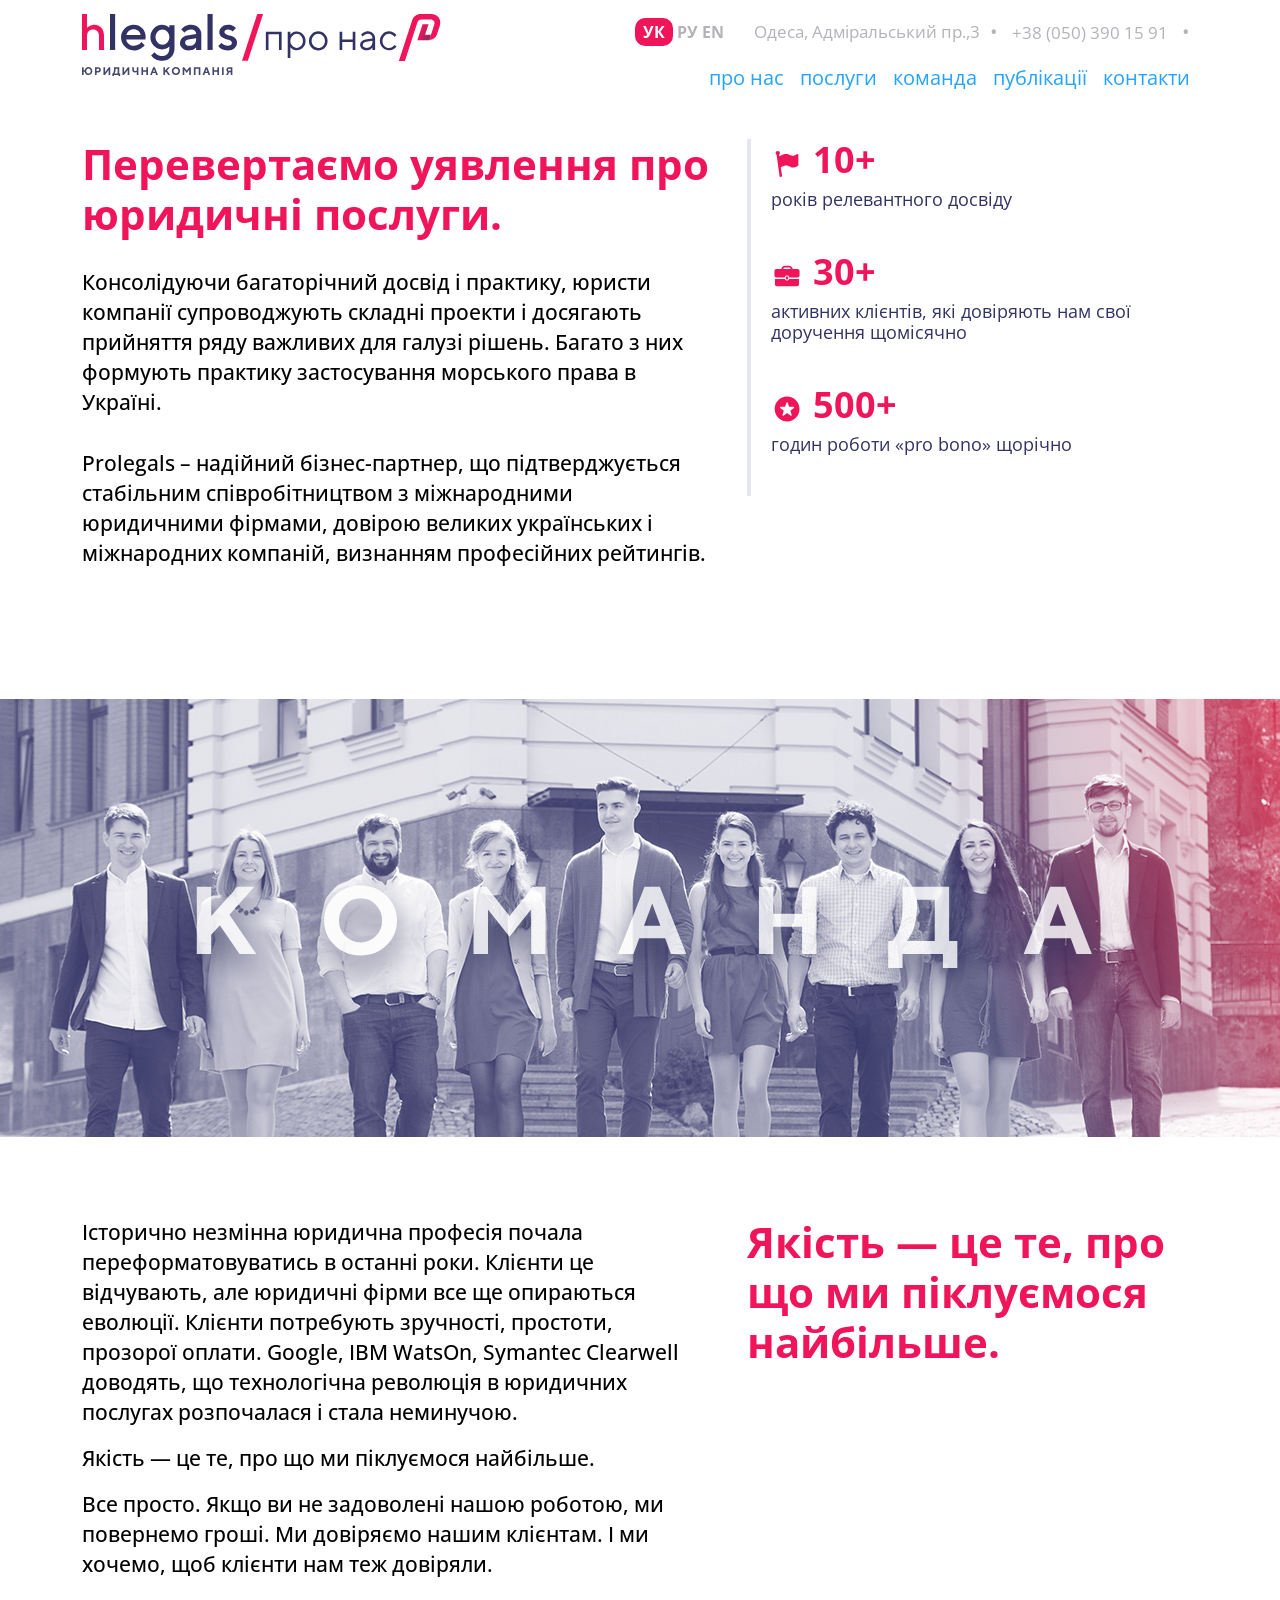
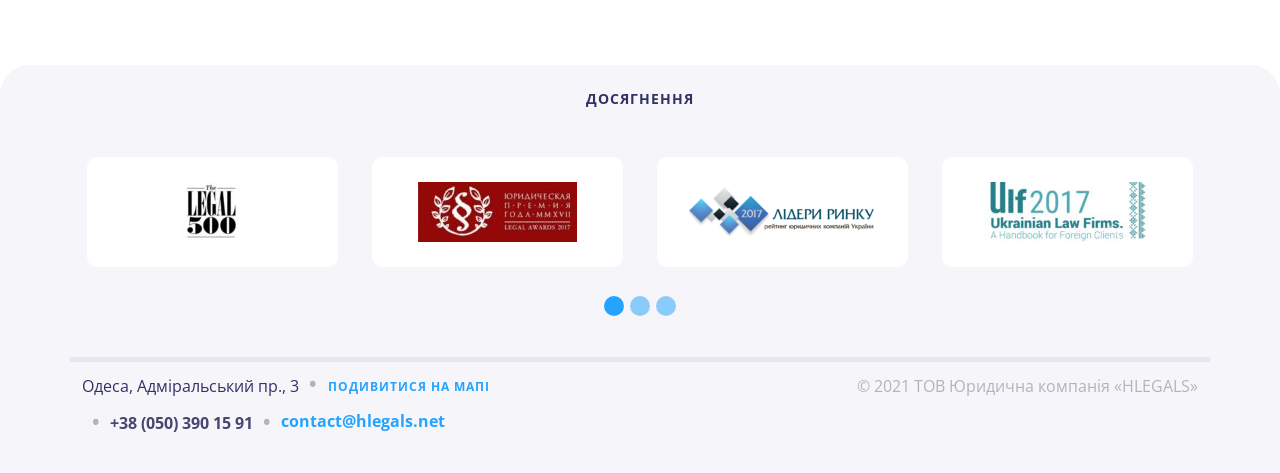
==== commit 01f23e6b: "init" ====
--- a/app/second-page.html
+++ b/app/second-page.html
@@ -150,19 +150,70 @@
     <div class="achievements">
         <div class="container">
             <h3>Досягнення</h3>
-            <div class="row justify-content-between ach-row">
-                <div class="achievements-item col-lg-2  d-flex col-sm-6 align-items-center justify-content-center">
-                    <img src="images/item/image.svg" alt="#">
-                </div>
-                <div class="achievements-item col-lg-2 d-flex col-sm-6 align-items-center justify-content-center">
-                    <img src="images/item/image2.svg" alt="#">
-                </div>
-                <div class="achievements-item col-lg-2 d-flex col-sm-6 align-items-center justify-content-center">
-                    <img src="images/item/image3.svg" alt="#">
-                </div>
-                <div class="achievements-item col-lg-2 d-flex col-sm-6 align-items-center justify-content-center">
-                    <img src="images/item/image4.svg" alt="#">
-                </div>
+            <div id="carouselExampleIndicators" class="carousel slide ach-carousel" data-bs-ride="carousel">
+                <div class="carousel-indicators">
+                    <button type="button" data-bs-target="#carouselExampleIndicators" data-bs-slide-to="0" class="active ach-btn" aria-current="true" aria-label="Slide 1"></button>
+                    <button type="button" data-bs-target="#carouselExampleIndicators" data-bs-slide-to="1" class="ach-btn" aria-label="Slide 2"></button>
+                    <button type="button" data-bs-target="#carouselExampleIndicators" data-bs-slide-to="2" class="ach-btn" aria-label="Slide 3"></button>
+                </div>
+                <div class="carousel-inner">
+                    <div class="carousel-item active">
+                        <div class="row d-flex justify-content-around">
+                            <div class="achievements-item col-lg-3  d-flex col-sm-6 align-items-center justify-content-center">
+                                <img src="images/item/image.svg" alt="#">
+                            </div>
+                            <div class="achievements-item col-lg-3 d-flex col-sm-6 align-items-center justify-content-center">
+                                <img src="images/item/image2.svg" alt="#">
+                            </div>
+                            <div class="achievements-item col-lg-3 d-flex col-sm-6 align-items-center justify-content-center">
+                                <img src="images/item/image3.svg" alt="#">
+                            </div>
+                            <div class="achievements-item col-lg-3 d-flex col-sm-6 align-items-center justify-content-center">
+                                <img src="images/item/image4.svg" alt="#">
+                            </div>
+                        </div>
+                    </div>
+                    <div class="carousel-item">
+                        <div class="row d-flex justify-content-around">
+                            <div class="achievements-item col-lg-3  d-flex col-sm-6 align-items-center justify-content-center">
+                                <img src="images/item/image.svg" alt="#">
+                            </div>
+                            <div class="achievements-item col-lg-3 d-flex col-sm-6 align-items-center justify-content-center">
+                                <img src="images/item/image2.svg" alt="#">
+                            </div>
+                            <div class="achievements-item col-lg-3 d-flex col-sm-6 align-items-center justify-content-center">
+                                <img src="images/item/image3.svg" alt="#">
+                            </div>
+                            <div class="achievements-item col-lg-3 d-flex col-sm-6 align-items-center justify-content-center">
+                                <img src="images/item/image4.svg" alt="#">
+                            </div>
+                        </div>
+                    </div>
+                    <div class="carousel-item">
+                        <div class="row d-flex justify-content-around">
+                            <div class="achievements-item col-lg-3  d-flex col-sm-6 align-items-center justify-content-center">
+                                <img src="images/item/image.svg" alt="#">
+                            </div>
+                            <div class="achievements-item col-lg-3 d-flex col-sm-6 align-items-center justify-content-center">
+                                <img src="images/item/image2.svg" alt="#">
+                            </div>
+                            <div class="achievements-item col-lg-3 d-flex col-sm-6 align-items-center justify-content-center">
+                                <img src="images/item/image3.svg" alt="#">
+                            </div>
+                            <div class="achievements-item col-lg-3 d-flex col-sm-6 align-items-center justify-content-center">
+                                <img src="images/item/image4.svg" alt="#">
+                            </div>
+                        </div>
+                    </div>
+                </div>
+                <button class="carousel-control-prev" type="button" data-bs-target="#carouselExampleIndicators" data-bs-slide="prev">
+                    <span class="carousel-control-prev-icon" aria-hidden="true"></span>
+                    <span class="visually-hidden">Previous</span>
+                </button>
+                <button class="carousel-control-next" type="button" data-bs-target="#carouselExampleIndicators" data-bs-slide="next">
+                    <span class="carousel-control-next-icon" aria-hidden="true"></span>
+                    <span class="visually-hidden">Next</span>
+                </button>
             </div>
         </div>
     </div>
--- a/app/css/second-page.min.css
+++ b/app/css/second-page.min.css
@@ -4,5 +4,5 @@
 * Licensed under the MIT license - http://opensource.org/licenses/MIT
 *
 * Copyright (c) 2020 Animate.css
-*/:root{--animate-duration:1s;--animate-delay:1s;--animate-repeat:1}.animate__animated{-webkit-animation-duration:1s;animation-duration:1s;-webkit-animation-duration:var(--animate-duration);animation-duration:var(--animate-duration);-webkit-animation-fill-mode:both;animation-fill-mode:both}.animate__animated.animate__infinite{-webkit-animation-iteration-count:infinite;animation-iteration-count:infinite}.animate__animated.animate__repeat-1{-webkit-animation-iteration-count:1;animation-iteration-count:1;-webkit-animation-iteration-count:var(--animate-repeat);animation-iteration-count:var(--animate-repeat)}.animate__animated.animate__repeat-2{-webkit-animation-iteration-count:calc(1 * 2);animation-iteration-count:calc(1 * 2);-webkit-animation-iteration-count:calc(var(--animate-repeat) * 2);animation-iteration-count:calc(var(--animate-repeat) * 2)}.animate__animated.animate__repeat-3{-webkit-animation-iteration-count:calc(1 * 3);animation-iteration-count:calc(1 * 3);-webkit-animation-iteration-count:calc(var(--animate-repeat) * 3);animation-iteration-count:calc(var(--animate-repeat) * 3)}.animate__animated.animate__delay-1s{-webkit-animation-delay:1s;animation-delay:1s;-webkit-animation-delay:var(--animate-delay);animation-delay:var(--animate-delay)}.animate__animated.animate__delay-2s{-webkit-animation-delay:calc(1s * 2);animation-delay:calc(1s * 2);-webkit-animation-delay:calc(var(--animate-delay) * 2);animation-delay:calc(var(--animate-delay) * 2)}.animate__animated.animate__delay-3s{-webkit-animation-delay:calc(1s * 3);animation-delay:calc(1s * 3);-webkit-animation-delay:calc(var(--animate-delay) * 3);animation-delay:calc(var(--animate-delay) * 3)}.animate__animated.animate__delay-4s{-webkit-animation-delay:calc(1s * 4);animation-delay:calc(1s * 4);-webkit-animation-delay:calc(var(--animate-delay) * 4);animation-delay:calc(var(--animate-delay) * 4)}.animate__animated.animate__delay-5s{-webkit-animation-delay:calc(1s * 5);animation-delay:calc(1s * 5);-webkit-animation-delay:calc(var(--animate-delay) * 5);animation-delay:calc(var(--animate-delay) * 5)}.animate__animated.animate__faster{-webkit-animation-duration:calc(1s / 2);animation-duration:calc(1s / 2);-webkit-animation-duration:calc(var(--animate-duration)/ 2);animation-duration:calc(var(--animate-duration)/ 2)}.animate__animated.animate__fast{-webkit-animation-duration:calc(1s * .8);animation-duration:calc(1s * .8);-webkit-animation-duration:calc(var(--animate-duration) * .8);animation-duration:calc(var(--animate-duration) * .8)}.animate__animated.animate__slow{-webkit-animation-duration:calc(1s * 2);animation-duration:calc(1s * 2);-webkit-animation-duration:calc(var(--animate-duration) * 2);animation-duration:calc(var(--animate-duration) * 2)}.animate__animated.animate__slower{-webkit-animation-duration:calc(1s * 3);animation-duration:calc(1s * 3);-webkit-animation-duration:calc(var(--animate-duration) * 3);animation-duration:calc(var(--animate-duration) * 3)}@media print,(prefers-reduced-motion:reduce){.animate__animated{-webkit-animation-duration:1ms!important;animation-duration:1ms!important;-webkit-transition-duration:1ms!important;-o-transition-duration:1ms!important;transition-duration:1ms!important;-webkit-animation-iteration-count:1!important;animation-iteration-count:1!important}.animate__animated[class*=Out]{opacity:0}}@-webkit-keyframes bounce{20%,53%,from,to{-webkit-animation-timing-function:cubic-bezier(.215,.61,.355,1);animation-timing-function:cubic-bezier(.215,.61,.355,1);-webkit-transform:translate3d(0,0,0);transform:translate3d(0,0,0)}40%,43%{-webkit-animation-timing-function:cubic-bezier(.755,.05,.855,.06);animation-timing-function:cubic-bezier(.755,.05,.855,.06);-webkit-transform:translate3d(0,-30px,0) scaleY(1.1);transform:translate3d(0,-30px,0) scaleY(1.1)}70%{-webkit-animation-timing-function:cubic-bezier(.755,.05,.855,.06);animation-timing-function:cubic-bezier(.755,.05,.855,.06);-webkit-transform:translate3d(0,-15px,0) scaleY(1.05);transform:translate3d(0,-15px,0) scaleY(1.05)}80%{-webkit-transition-timing-function:cubic-bezier(.215,.61,.355,1);transition-timing-function:cubic-bezier(.215,.61,.355,1);-webkit-transform:translate3d(0,0,0) scaleY(.95);transform:translate3d(0,0,0) scaleY(.95)}90%{-webkit-transform:translate3d(0,-4px,0) scaleY(1.02);transform:translate3d(0,-4px,0) scaleY(1.02)}}@keyframes bounce{20%,53%,from,to{-webkit-animation-timing-function:cubic-bezier(.215,.61,.355,1);animation-timing-function:cubic-bezier(.215,.61,.355,1);-webkit-transform:translate3d(0,0,0);transform:translate3d(0,0,0)}40%,43%{-webkit-animation-timing-function:cubic-bezier(.755,.05,.855,.06);animation-timing-function:cubic-bezier(.755,.05,.855,.06);-webkit-transform:translate3d(0,-30px,0) scaleY(1.1);transform:translate3d(0,-30px,0) scaleY(1.1)}70%{-webkit-animation-timing-function:cubic-bezier(.755,.05,.855,.06);animation-timing-function:cubic-bezier(.755,.05,.855,.06);-webkit-transform:translate3d(0,-15px,0) scaleY(1.05);transform:translate3d(0,-15px,0) scaleY(1.05)}80%{-webkit-transition-timing-function:cubic-bezier(.215,.61,.355,1);-o-transition-timing-function:cubic-bezier(.215,.61,.355,1);transition-timing-function:cubic-bezier(.215,.61,.355,1);-webkit-transform:translate3d(0,0,0) scaleY(.95);transform:translate3d(0,0,0) scaleY(.95)}90%{-webkit-transform:translate3d(0,-4px,0) scaleY(1.02);transform:translate3d(0,-4px,0) scaleY(1.02)}}.animate__bounce{-webkit-animation-name:bounce;animation-name:bounce;-webkit-transform-origin:center bottom;-ms-transform-origin:center bottom;transform-origin:center bottom}@-webkit-keyframes flash{50%,from,to{opacity:1}25%,75%{opacity:0}}@keyframes flash{50%,from,to{opacity:1}25%,75%{opacity:0}}.animate__flash{-webkit-animation-name:flash;animation-name:flash}@-webkit-keyframes pulse{from{-webkit-transform:scale3d(1,1,1);transform:scale3d(1,1,1)}50%{-webkit-transform:scale3d(1.05,1.05,1.05);transform:scale3d(1.05,1.05,1.05)}to{-webkit-transform:scale3d(1,1,1);transform:scale3d(1,1,1)}}@keyframes pulse{from{-webkit-transform:scale3d(1,1,1);transform:scale3d(1,1,1)}50%{-webkit-transform:scale3d(1.05,1.05,1.05);transform:scale3d(1.05,1.05,1.05)}to{-webkit-transform:scale3d(1,1,1);transform:scale3d(1,1,1)}}.animate__pulse{-webkit-animation-name:pulse;animation-name:pulse;-webkit-animation-timing-function:ease-in-out;animation-timing-function:ease-in-out}@-webkit-keyframes rubberBand{from{-webkit-transform:scale3d(1,1,1);transform:scale3d(1,1,1)}30%{-webkit-transform:scale3d(1.25,.75,1);transform:scale3d(1.25,.75,1)}40%{-webkit-transform:scale3d(.75,1.25,1);transform:scale3d(.75,1.25,1)}50%{-webkit-transform:scale3d(1.15,.85,1);transform:scale3d(1.15,.85,1)}65%{-webkit-transform:scale3d(.95,1.05,1);transform:scale3d(.95,1.05,1)}75%{-webkit-transform:scale3d(1.05,.95,1);transform:scale3d(1.05,.95,1)}to{-webkit-transform:scale3d(1,1,1);transform:scale3d(1,1,1)}}@keyframes rubberBand{from{-webkit-transform:scale3d(1,1,1);transform:scale3d(1,1,1)}30%{-webkit-transform:scale3d(1.25,.75,1);transform:scale3d(1.25,.75,1)}40%{-webkit-transform:scale3d(.75,1.25,1);transform:scale3d(.75,1.25,1)}50%{-webkit-transform:scale3d(1.15,.85,1);transform:scale3d(1.15,.85,1)}65%{-webkit-transform:scale3d(.95,1.05,1);transform:scale3d(.95,1.05,1)}75%{-webkit-transform:scale3d(1.05,.95,1);transform:scale3d(1.05,.95,1)}to{-webkit-transform:scale3d(1,1,1);transform:scale3d(1,1,1)}}.animate__rubberBand{-webkit-animation-name:rubberBand;animation-name:rubberBand}@-webkit-keyframes shakeX{from,to{-webkit-transform:translate3d(0,0,0);transform:translate3d(0,0,0)}10%,30%,50%,70%,90%{-webkit-transform:translate3d(-10px,0,0);transform:translate3d(-10px,0,0)}20%,40%,60%,80%{-webkit-transform:translate3d(10px,0,0);transform:translate3d(10px,0,0)}}@keyframes shakeX{from,to{-webkit-transform:translate3d(0,0,0);transform:translate3d(0,0,0)}10%,30%,50%,70%,90%{-webkit-transform:translate3d(-10px,0,0);transform:translate3d(-10px,0,0)}20%,40%,60%,80%{-webkit-transform:translate3d(10px,0,0);transform:translate3d(10px,0,0)}}.animate__shakeX{-webkit-animation-name:shakeX;animation-name:shakeX}@-webkit-keyframes shakeY{from,to{-webkit-transform:translate3d(0,0,0);transform:translate3d(0,0,0)}10%,30%,50%,70%,90%{-webkit-transform:translate3d(0,-10px,0);transform:translate3d(0,-10px,0)}20%,40%,60%,80%{-webkit-transform:translate3d(0,10px,0);transform:translate3d(0,10px,0)}}@keyframes shakeY{from,to{-webkit-transform:translate3d(0,0,0);transform:translate3d(0,0,0)}10%,30%,50%,70%,90%{-webkit-transform:translate3d(0,-10px,0);transform:translate3d(0,-10px,0)}20%,40%,60%,80%{-webkit-transform:translate3d(0,10px,0);transform:translate3d(0,10px,0)}}.animate__shakeY{-webkit-animation-name:shakeY;animation-name:shakeY}@-webkit-keyframes headShake{0%{-webkit-transform:translateX(0);transform:translateX(0)}6.5%{-webkit-transform:translateX(-6px) rotateY(-9deg);transform:translateX(-6px) rotateY(-9deg)}18.5%{-webkit-transform:translateX(5px) rotateY(7deg);transform:translateX(5px) rotateY(7deg)}31.5%{-webkit-transform:translateX(-3px) rotateY(-5deg);transform:translateX(-3px) rotateY(-5deg)}43.5%{-webkit-transform:translateX(2px) rotateY(3deg);transform:translateX(2px) rotateY(3deg)}50%{-webkit-transform:translateX(0);transform:translateX(0)}}@keyframes headShake{0%{-webkit-transform:translateX(0);transform:translateX(0)}6.5%{-webkit-transform:translateX(-6px) rotateY(-9deg);transform:translateX(-6px) rotateY(-9deg)}18.5%{-webkit-transform:translateX(5px) rotateY(7deg);transform:translateX(5px) rotateY(7deg)}31.5%{-webkit-transform:translateX(-3px) rotateY(-5deg);transform:translateX(-3px) rotateY(-5deg)}43.5%{-webkit-transform:translateX(2px) rotateY(3deg);transform:translateX(2px) rotateY(3deg)}50%{-webkit-transform:translateX(0);transform:translateX(0)}}.animate__headShake{-webkit-animation-timing-function:ease-in-out;animation-timing-function:ease-in-out;-webkit-animation-name:headShake;animation-name:headShake}@-webkit-keyframes swing{20%{-webkit-transform:rotate3d(0,0,1,15deg);transform:rotate3d(0,0,1,15deg)}40%{-webkit-transform:rotate3d(0,0,1,-10deg);transform:rotate3d(0,0,1,-10deg)}60%{-webkit-transform:rotate3d(0,0,1,5deg);transform:rotate3d(0,0,1,5deg)}80%{-webkit-transform:rotate3d(0,0,1,-5deg);transform:rotate3d(0,0,1,-5deg)}to{-webkit-transform:rotate3d(0,0,1,0deg);transform:rotate3d(0,0,1,0deg)}}@keyframes swing{20%{-webkit-transform:rotate3d(0,0,1,15deg);transform:rotate3d(0,0,1,15deg)}40%{-webkit-transform:rotate3d(0,0,1,-10deg);transform:rotate3d(0,0,1,-10deg)}60%{-webkit-transform:rotate3d(0,0,1,5deg);transform:rotate3d(0,0,1,5deg)}80%{-webkit-transform:rotate3d(0,0,1,-5deg);transform:rotate3d(0,0,1,-5deg)}to{-webkit-transform:rotate3d(0,0,1,0deg);transform:rotate3d(0,0,1,0deg)}}.animate__swing{-webkit-transform-origin:top center;-ms-transform-origin:top center;transform-origin:top center;-webkit-animation-name:swing;animation-name:swing}@-webkit-keyframes tada{from{-webkit-transform:scale3d(1,1,1);transform:scale3d(1,1,1)}10%,20%{-webkit-transform:scale3d(.9,.9,.9) rotate3d(0,0,1,-3deg);transform:scale3d(.9,.9,.9) rotate3d(0,0,1,-3deg)}30%,50%,70%,90%{-webkit-transform:scale3d(1.1,1.1,1.1) rotate3d(0,0,1,3deg);transform:scale3d(1.1,1.1,1.1) rotate3d(0,0,1,3deg)}40%,60%,80%{-webkit-transform:scale3d(1.1,1.1,1.1) rotate3d(0,0,1,-3deg);transform:scale3d(1.1,1.1,1.1) rotate3d(0,0,1,-3deg)}to{-webkit-transform:scale3d(1,1,1);transform:scale3d(1,1,1)}}@keyframes tada{from{-webkit-transform:scale3d(1,1,1);transform:scale3d(1,1,1)}10%,20%{-webkit-transform:scale3d(.9,.9,.9) rotate3d(0,0,1,-3deg);transform:scale3d(.9,.9,.9) rotate3d(0,0,1,-3deg)}30%,50%,70%,90%{-webkit-transform:scale3d(1.1,1.1,1.1) rotate3d(0,0,1,3deg);transform:scale3d(1.1,1.1,1.1) rotate3d(0,0,1,3deg)}40%,60%,80%{-webkit-transform:scale3d(1.1,1.1,1.1) rotate3d(0,0,1,-3deg);transform:scale3d(1.1,1.1,1.1) rotate3d(0,0,1,-3deg)}to{-webkit-transform:scale3d(1,1,1);transform:scale3d(1,1,1)}}.animate__tada{-webkit-animation-name:tada;animation-name:tada}@-webkit-keyframes wobble{from{-webkit-transform:translate3d(0,0,0);transform:translate3d(0,0,0)}15%{-webkit-transform:translate3d(-25%,0,0) rotate3d(0,0,1,-5deg);transform:translate3d(-25%,0,0) rotate3d(0,0,1,-5deg)}30%{-webkit-transform:translate3d(20%,0,0) rotate3d(0,0,1,3deg);transform:translate3d(20%,0,0) rotate3d(0,0,1,3deg)}45%{-webkit-transform:translate3d(-15%,0,0) rotate3d(0,0,1,-3deg);transform:translate3d(-15%,0,0) rotate3d(0,0,1,-3deg)}60%{-webkit-transform:translate3d(10%,0,0) rotate3d(0,0,1,2deg);transform:translate3d(10%,0,0) rotate3d(0,0,1,2deg)}75%{-webkit-transform:translate3d(-5%,0,0) rotate3d(0,0,1,-1deg);transform:translate3d(-5%,0,0) rotate3d(0,0,1,-1deg)}to{-webkit-transform:translate3d(0,0,0);transform:translate3d(0,0,0)}}@keyframes wobble{from{-webkit-transform:translate3d(0,0,0);transform:translate3d(0,0,0)}15%{-webkit-transform:translate3d(-25%,0,0) rotate3d(0,0,1,-5deg);transform:translate3d(-25%,0,0) rotate3d(0,0,1,-5deg)}30%{-webkit-transform:translate3d(20%,0,0) rotate3d(0,0,1,3deg);transform:translate3d(20%,0,0) rotate3d(0,0,1,3deg)}45%{-webkit-transform:translate3d(-15%,0,0) rotate3d(0,0,1,-3deg);transform:translate3d(-15%,0,0) rotate3d(0,0,1,-3deg)}60%{-webkit-transform:translate3d(10%,0,0) rotate3d(0,0,1,2deg);transform:translate3d(10%,0,0) rotate3d(0,0,1,2deg)}75%{-webkit-transform:translate3d(-5%,0,0) rotate3d(0,0,1,-1deg);transform:translate3d(-5%,0,0) rotate3d(0,0,1,-1deg)}to{-webkit-transform:translate3d(0,0,0);transform:translate3d(0,0,0)}}.animate__wobble{-webkit-animation-name:wobble;animation-name:wobble}@-webkit-keyframes jello{11.1%,from,to{-webkit-transform:translate3d(0,0,0);transform:translate3d(0,0,0)}22.2%{-webkit-transform:skewX(-12.5deg) skewY(-12.5deg);transform:skewX(-12.5deg) skewY(-12.5deg)}33.3%{-webkit-transform:skewX(6.25deg) skewY(6.25deg);transform:skewX(6.25deg) skewY(6.25deg)}44.4%{-webkit-transform:skewX(-3.125deg) skewY(-3.125deg);transform:skewX(-3.125deg) skewY(-3.125deg)}55.5%{-webkit-transform:skewX(1.5625deg) skewY(1.5625deg);transform:skewX(1.5625deg) skewY(1.5625deg)}66.6%{-webkit-transform:skewX(-.78125deg) skewY(-.78125deg);transform:skewX(-.78125deg) skewY(-.78125deg)}77.7%{-webkit-transform:skewX(.390625deg) skewY(.390625deg);transform:skewX(.390625deg) skewY(.390625deg)}88.8%{-webkit-transform:skewX(-.1953125deg) skewY(-.1953125deg);transform:skewX(-.1953125deg) skewY(-.1953125deg)}}@keyframes jello{11.1%,from,to{-webkit-transform:translate3d(0,0,0);transform:translate3d(0,0,0)}22.2%{-webkit-transform:skewX(-12.5deg) skewY(-12.5deg);transform:skewX(-12.5deg) skewY(-12.5deg)}33.3%{-webkit-transform:skewX(6.25deg) skewY(6.25deg);transform:skewX(6.25deg) skewY(6.25deg)}44.4%{-webkit-transform:skewX(-3.125deg) skewY(-3.125deg);transform:skewX(-3.125deg) skewY(-3.125deg)}55.5%{-webkit-transform:skewX(1.5625deg) skewY(1.5625deg);transform:skewX(1.5625deg) skewY(1.5625deg)}66.6%{-webkit-transform:skewX(-.78125deg) skewY(-.78125deg);transform:skewX(-.78125deg) skewY(-.78125deg)}77.7%{-webkit-transform:skewX(.390625deg) skewY(.390625deg);transform:skewX(.390625deg) skewY(.390625deg)}88.8%{-webkit-transform:skewX(-.1953125deg) skewY(-.1953125deg);transform:skewX(-.1953125deg) skewY(-.1953125deg)}}.animate__jello{-webkit-animation-name:jello;animation-name:jello;-webkit-transform-origin:center;-ms-transform-origin:center;transform-origin:center}@-webkit-keyframes heartBeat{0%{-webkit-transform:scale(1);transform:scale(1)}14%{-webkit-transform:scale(1.3);transform:scale(1.3)}28%{-webkit-transform:scale(1);transform:scale(1)}42%{-webkit-transform:scale(1.3);transform:scale(1.3)}70%{-webkit-transform:scale(1);transform:scale(1)}}@keyframes heartBeat{0%{-webkit-transform:scale(1);transform:scale(1)}14%{-webkit-transform:scale(1.3);transform:scale(1.3)}28%{-webkit-transform:scale(1);transform:scale(1)}42%{-webkit-transform:scale(1.3);transform:scale(1.3)}70%{-webkit-transform:scale(1);transform:scale(1)}}.animate__heartBeat{-webkit-animation-name:heartBeat;animation-name:heartBeat;-webkit-animation-duration:calc(1s * 1.3);animation-duration:calc(1s * 1.3);-webkit-animation-duration:calc(var(--animate-duration) * 1.3);animation-duration:calc(var(--animate-duration) * 1.3);-webkit-animation-timing-function:ease-in-out;animation-timing-function:ease-in-out}@-webkit-keyframes backInDown{0%{-webkit-transform:translateY(-1200px) scale(.7);transform:translateY(-1200px) scale(.7);opacity:.7}80%{-webkit-transform:translateY(0) scale(.7);transform:translateY(0) scale(.7);opacity:.7}100%{-webkit-transform:scale(1);transform:scale(1);opacity:1}}@keyframes backInDown{0%{-webkit-transform:translateY(-1200px) scale(.7);transform:translateY(-1200px) scale(.7);opacity:.7}80%{-webkit-transform:translateY(0) scale(.7);transform:translateY(0) scale(.7);opacity:.7}100%{-webkit-transform:scale(1);transform:scale(1);opacity:1}}.animate__backInDown{-webkit-animation-name:backInDown;animation-name:backInDown}@-webkit-keyframes backInLeft{0%{-webkit-transform:translateX(-2000px) scale(.7);transform:translateX(-2000px) scale(.7);opacity:.7}80%{-webkit-transform:translateX(0) scale(.7);transform:translateX(0) scale(.7);opacity:.7}100%{-webkit-transform:scale(1);transform:scale(1);opacity:1}}@keyframes backInLeft{0%{-webkit-transform:translateX(-2000px) scale(.7);transform:translateX(-2000px) scale(.7);opacity:.7}80%{-webkit-transform:translateX(0) scale(.7);transform:translateX(0) scale(.7);opacity:.7}100%{-webkit-transform:scale(1);transform:scale(1);opacity:1}}.animate__backInLeft{-webkit-animation-name:backInLeft;animation-name:backInLeft}@-webkit-keyframes backInRight{0%{-webkit-transform:translateX(2000px) scale(.7);transform:translateX(2000px) scale(.7);opacity:.7}80%{-webkit-transform:translateX(0) scale(.7);transform:translateX(0) scale(.7);opacity:.7}100%{-webkit-transform:scale(1);transform:scale(1);opacity:1}}@keyframes backInRight{0%{-webkit-transform:translateX(2000px) scale(.7);transform:translateX(2000px) scale(.7);opacity:.7}80%{-webkit-transform:translateX(0) scale(.7);transform:translateX(0) scale(.7);opacity:.7}100%{-webkit-transform:scale(1);transform:scale(1);opacity:1}}.animate__backInRight{-webkit-animation-name:backInRight;animation-name:backInRight}@-webkit-keyframes backInUp{0%{-webkit-transform:translateY(1200px) scale(.7);transform:translateY(1200px) scale(.7);opacity:.7}80%{-webkit-transform:translateY(0) scale(.7);transform:translateY(0) scale(.7);opacity:.7}100%{-webkit-transform:scale(1);transform:scale(1);opacity:1}}@keyframes backInUp{0%{-webkit-transform:translateY(1200px) scale(.7);transform:translateY(1200px) scale(.7);opacity:.7}80%{-webkit-transform:translateY(0) scale(.7);transform:translateY(0) scale(.7);opacity:.7}100%{-webkit-transform:scale(1);transform:scale(1);opacity:1}}.animate__backInUp{-webkit-animation-name:backInUp;animation-name:backInUp}@-webkit-keyframes backOutDown{0%{-webkit-transform:scale(1);transform:scale(1);opacity:1}20%{-webkit-transform:translateY(0) scale(.7);transform:translateY(0) scale(.7);opacity:.7}100%{-webkit-transform:translateY(700px) scale(.7);transform:translateY(700px) scale(.7);opacity:.7}}@keyframes backOutDown{0%{-webkit-transform:scale(1);transform:scale(1);opacity:1}20%{-webkit-transform:translateY(0) scale(.7);transform:translateY(0) scale(.7);opacity:.7}100%{-webkit-transform:translateY(700px) scale(.7);transform:translateY(700px) scale(.7);opacity:.7}}.animate__backOutDown{-webkit-animation-name:backOutDown;animation-name:backOutDown}@-webkit-keyframes backOutLeft{0%{-webkit-transform:scale(1);transform:scale(1);opacity:1}20%{-webkit-transform:translateX(0) scale(.7);transform:translateX(0) scale(.7);opacity:.7}100%{-webkit-transform:translateX(-2000px) scale(.7);transform:translateX(-2000px) scale(.7);opacity:.7}}@keyframes backOutLeft{0%{-webkit-transform:scale(1);transform:scale(1);opacity:1}20%{-webkit-transform:translateX(0) scale(.7);transform:translateX(0) scale(.7);opacity:.7}100%{-webkit-transform:translateX(-2000px) scale(.7);transform:translateX(-2000px) scale(.7);opacity:.7}}.animate__backOutLeft{-webkit-animation-name:backOutLeft;animation-name:backOutLeft}@-webkit-keyframes backOutRight{0%{-webkit-transform:scale(1);transform:scale(1);opacity:1}20%{-webkit-transform:translateX(0) scale(.7);transform:translateX(0) scale(.7);opacity:.7}100%{-webkit-transform:translateX(2000px) scale(.7);transform:translateX(2000px) scale(.7);opacity:.7}}@keyframes backOutRight{0%{-webkit-transform:scale(1);transform:scale(1);opacity:1}20%{-webkit-transform:translateX(0) scale(.7);transform:translateX(0) scale(.7);opacity:.7}100%{-webkit-transform:translateX(2000px) scale(.7);transform:translateX(2000px) scale(.7);opacity:.7}}.animate__backOutRight{-webkit-animation-name:backOutRight;animation-name:backOutRight}@-webkit-keyframes backOutUp{0%{-webkit-transform:scale(1);transform:scale(1);opacity:1}20%{-webkit-transform:translateY(0) scale(.7);transform:translateY(0) scale(.7);opacity:.7}100%{-webkit-transform:translateY(-700px) scale(.7);transform:translateY(-700px) scale(.7);opacity:.7}}@keyframes backOutUp{0%{-webkit-transform:scale(1);transform:scale(1);opacity:1}20%{-webkit-transform:translateY(0) scale(.7);transform:translateY(0) scale(.7);opacity:.7}100%{-webkit-transform:translateY(-700px) scale(.7);transform:translateY(-700px) scale(.7);opacity:.7}}.animate__backOutUp{-webkit-animation-name:backOutUp;animation-name:backOutUp}@-webkit-keyframes bounceIn{20%,40%,60%,80%,from,to{-webkit-animation-timing-function:cubic-bezier(.215,.61,.355,1);animation-timing-function:cubic-bezier(.215,.61,.355,1)}0%{opacity:0;-webkit-transform:scale3d(.3,.3,.3);transform:scale3d(.3,.3,.3)}20%{-webkit-transform:scale3d(1.1,1.1,1.1);transform:scale3d(1.1,1.1,1.1)}40%{-webkit-transform:scale3d(.9,.9,.9);transform:scale3d(.9,.9,.9)}60%{opacity:1;-webkit-transform:scale3d(1.03,1.03,1.03);transform:scale3d(1.03,1.03,1.03)}80%{-webkit-transform:scale3d(.97,.97,.97);transform:scale3d(.97,.97,.97)}to{opacity:1;-webkit-transform:scale3d(1,1,1);transform:scale3d(1,1,1)}}@keyframes bounceIn{20%,40%,60%,80%,from,to{-webkit-animation-timing-function:cubic-bezier(.215,.61,.355,1);animation-timing-function:cubic-bezier(.215,.61,.355,1)}0%{opacity:0;-webkit-transform:scale3d(.3,.3,.3);transform:scale3d(.3,.3,.3)}20%{-webkit-transform:scale3d(1.1,1.1,1.1);transform:scale3d(1.1,1.1,1.1)}40%{-webkit-transform:scale3d(.9,.9,.9);transform:scale3d(.9,.9,.9)}60%{opacity:1;-webkit-transform:scale3d(1.03,1.03,1.03);transform:scale3d(1.03,1.03,1.03)}80%{-webkit-transform:scale3d(.97,.97,.97);transform:scale3d(.97,.97,.97)}to{opacity:1;-webkit-transform:scale3d(1,1,1);transform:scale3d(1,1,1)}}.animate__bounceIn{-webkit-animation-duration:calc(1s * .75);animation-duration:calc(1s * .75);-webkit-animation-duration:calc(var(--animate-duration) * .75);animation-duration:calc(var(--animate-duration) * .75);-webkit-animation-name:bounceIn;animation-name:bounceIn}@-webkit-keyframes bounceInDown{60%,75%,90%,from,to{-webkit-animation-timing-function:cubic-bezier(.215,.61,.355,1);animation-timing-function:cubic-bezier(.215,.61,.355,1)}0%{opacity:0;-webkit-transform:translate3d(0,-3000px,0) scaleY(3);transform:translate3d(0,-3000px,0) scaleY(3)}60%{opacity:1;-webkit-transform:translate3d(0,25px,0) scaleY(.9);transform:translate3d(0,25px,0) scaleY(.9)}75%{-webkit-transform:translate3d(0,-10px,0) scaleY(.95);transform:translate3d(0,-10px,0) scaleY(.95)}90%{-webkit-transform:translate3d(0,5px,0) scaleY(.985);transform:translate3d(0,5px,0) scaleY(.985)}to{-webkit-transform:translate3d(0,0,0);transform:translate3d(0,0,0)}}@keyframes bounceInDown{60%,75%,90%,from,to{-webkit-animation-timing-function:cubic-bezier(.215,.61,.355,1);animation-timing-function:cubic-bezier(.215,.61,.355,1)}0%{opacity:0;-webkit-transform:translate3d(0,-3000px,0) scaleY(3);transform:translate3d(0,-3000px,0) scaleY(3)}60%{opacity:1;-webkit-transform:translate3d(0,25px,0) scaleY(.9);transform:translate3d(0,25px,0) scaleY(.9)}75%{-webkit-transform:translate3d(0,-10px,0) scaleY(.95);transform:translate3d(0,-10px,0) scaleY(.95)}90%{-webkit-transform:translate3d(0,5px,0) scaleY(.985);transform:translate3d(0,5px,0) scaleY(.985)}to{-webkit-transform:translate3d(0,0,0);transform:translate3d(0,0,0)}}.animate__bounceInDown{-webkit-animation-name:bounceInDown;animation-name:bounceInDown}@-webkit-keyframes bounceInLeft{60%,75%,90%,from,to{-webkit-animation-timing-function:cubic-bezier(.215,.61,.355,1);animation-timing-function:cubic-bezier(.215,.61,.355,1)}0%{opacity:0;-webkit-transform:translate3d(-3000px,0,0) scaleX(3);transform:translate3d(-3000px,0,0) scaleX(3)}60%{opacity:1;-webkit-transform:translate3d(25px,0,0) scaleX(1);transform:translate3d(25px,0,0) scaleX(1)}75%{-webkit-transform:translate3d(-10px,0,0) scaleX(.98);transform:translate3d(-10px,0,0) scaleX(.98)}90%{-webkit-transform:translate3d(5px,0,0) scaleX(.995);transform:translate3d(5px,0,0) scaleX(.995)}to{-webkit-transform:translate3d(0,0,0);transform:translate3d(0,0,0)}}@keyframes bounceInLeft{60%,75%,90%,from,to{-webkit-animation-timing-function:cubic-bezier(.215,.61,.355,1);animation-timing-function:cubic-bezier(.215,.61,.355,1)}0%{opacity:0;-webkit-transform:translate3d(-3000px,0,0) scaleX(3);transform:translate3d(-3000px,0,0) scaleX(3)}60%{opacity:1;-webkit-transform:translate3d(25px,0,0) scaleX(1);transform:translate3d(25px,0,0) scaleX(1)}75%{-webkit-transform:translate3d(-10px,0,0) scaleX(.98);transform:translate3d(-10px,0,0) scaleX(.98)}90%{-webkit-transform:translate3d(5px,0,0) scaleX(.995);transform:translate3d(5px,0,0) scaleX(.995)}to{-webkit-transform:translate3d(0,0,0);transform:translate3d(0,0,0)}}.animate__bounceInLeft{-webkit-animation-name:bounceInLeft;animation-name:bounceInLeft}@-webkit-keyframes bounceInRight{60%,75%,90%,from,to{-webkit-animation-timing-function:cubic-bezier(.215,.61,.355,1);animation-timing-function:cubic-bezier(.215,.61,.355,1)}from{opacity:0;-webkit-transform:translate3d(3000px,0,0) scaleX(3);transform:translate3d(3000px,0,0) scaleX(3)}60%{opacity:1;-webkit-transform:translate3d(-25px,0,0) scaleX(1);transform:translate3d(-25px,0,0) scaleX(1)}75%{-webkit-transform:translate3d(10px,0,0) scaleX(.98);transform:translate3d(10px,0,0) scaleX(.98)}90%{-webkit-transform:translate3d(-5px,0,0) scaleX(.995);transform:translate3d(-5px,0,0) scaleX(.995)}to{-webkit-transform:translate3d(0,0,0);transform:translate3d(0,0,0)}}@keyframes bounceInRight{60%,75%,90%,from,to{-webkit-animation-timing-function:cubic-bezier(.215,.61,.355,1);animation-timing-function:cubic-bezier(.215,.61,.355,1)}from{opacity:0;-webkit-transform:translate3d(3000px,0,0) scaleX(3);transform:translate3d(3000px,0,0) scaleX(3)}60%{opacity:1;-webkit-transform:translate3d(-25px,0,0) scaleX(1);transform:translate3d(-25px,0,0) scaleX(1)}75%{-webkit-transform:translate3d(10px,0,0) scaleX(.98);transform:translate3d(10px,0,0) scaleX(.98)}90%{-webkit-transform:translate3d(-5px,0,0) scaleX(.995);transform:translate3d(-5px,0,0) scaleX(.995)}to{-webkit-transform:translate3d(0,0,0);transform:translate3d(0,0,0)}}.animate__bounceInRight{-webkit-animation-name:bounceInRight;animation-name:bounceInRight}@-webkit-keyframes bounceInUp{60%,75%,90%,from,to{-webkit-animation-timing-function:cubic-bezier(.215,.61,.355,1);animation-timing-function:cubic-bezier(.215,.61,.355,1)}from{opacity:0;-webkit-transform:translate3d(0,3000px,0) scaleY(5);transform:translate3d(0,3000px,0) scaleY(5)}60%{opacity:1;-webkit-transform:translate3d(0,-20px,0) scaleY(.9);transform:translate3d(0,-20px,0) scaleY(.9)}75%{-webkit-transform:translate3d(0,10px,0) scaleY(.95);transform:translate3d(0,10px,0) scaleY(.95)}90%{-webkit-transform:translate3d(0,-5px,0) scaleY(.985);transform:translate3d(0,-5px,0) scaleY(.985)}to{-webkit-transform:translate3d(0,0,0);transform:translate3d(0,0,0)}}@keyframes bounceInUp{60%,75%,90%,from,to{-webkit-animation-timing-function:cubic-bezier(.215,.61,.355,1);animation-timing-function:cubic-bezier(.215,.61,.355,1)}from{opacity:0;-webkit-transform:translate3d(0,3000px,0) scaleY(5);transform:translate3d(0,3000px,0) scaleY(5)}60%{opacity:1;-webkit-transform:translate3d(0,-20px,0) scaleY(.9);transform:translate3d(0,-20px,0) scaleY(.9)}75%{-webkit-transform:translate3d(0,10px,0) scaleY(.95);transform:translate3d(0,10px,0) scaleY(.95)}90%{-webkit-transform:translate3d(0,-5px,0) scaleY(.985);transform:translate3d(0,-5px,0) scaleY(.985)}to{-webkit-transform:translate3d(0,0,0);transform:translate3d(0,0,0)}}.animate__bounceInUp{-webkit-animation-name:bounceInUp;animation-name:bounceInUp}@-webkit-keyframes bounceOut{20%{-webkit-transform:scale3d(.9,.9,.9);transform:scale3d(.9,.9,.9)}50%,55%{opacity:1;-webkit-transform:scale3d(1.1,1.1,1.1);transform:scale3d(1.1,1.1,1.1)}to{opacity:0;-webkit-transform:scale3d(.3,.3,.3);transform:scale3d(.3,.3,.3)}}@keyframes bounceOut{20%{-webkit-transform:scale3d(.9,.9,.9);transform:scale3d(.9,.9,.9)}50%,55%{opacity:1;-webkit-transform:scale3d(1.1,1.1,1.1);transform:scale3d(1.1,1.1,1.1)}to{opacity:0;-webkit-transform:scale3d(.3,.3,.3);transform:scale3d(.3,.3,.3)}}.animate__bounceOut{-webkit-animation-duration:calc(1s * .75);animation-duration:calc(1s * .75);-webkit-animation-duration:calc(var(--animate-duration) * .75);animation-duration:calc(var(--animate-duration) * .75);-webkit-animation-name:bounceOut;animation-name:bounceOut}@-webkit-keyframes bounceOutDown{20%{-webkit-transform:translate3d(0,10px,0) scaleY(.985);transform:translate3d(0,10px,0) scaleY(.985)}40%,45%{opacity:1;-webkit-transform:translate3d(0,-20px,0) scaleY(.9);transform:translate3d(0,-20px,0) scaleY(.9)}to{opacity:0;-webkit-transform:translate3d(0,2000px,0) scaleY(3);transform:translate3d(0,2000px,0) scaleY(3)}}@keyframes bounceOutDown{20%{-webkit-transform:translate3d(0,10px,0) scaleY(.985);transform:translate3d(0,10px,0) scaleY(.985)}40%,45%{opacity:1;-webkit-transform:translate3d(0,-20px,0) scaleY(.9);transform:translate3d(0,-20px,0) scaleY(.9)}to{opacity:0;-webkit-transform:translate3d(0,2000px,0) scaleY(3);transform:translate3d(0,2000px,0) scaleY(3)}}.animate__bounceOutDown{-webkit-animation-name:bounceOutDown;animation-name:bounceOutDown}@-webkit-keyframes bounceOutLeft{20%{opacity:1;-webkit-transform:translate3d(20px,0,0) scaleX(.9);transform:translate3d(20px,0,0) scaleX(.9)}to{opacity:0;-webkit-transform:translate3d(-2000px,0,0) scaleX(2);transform:translate3d(-2000px,0,0) scaleX(2)}}@keyframes bounceOutLeft{20%{opacity:1;-webkit-transform:translate3d(20px,0,0) scaleX(.9);transform:translate3d(20px,0,0) scaleX(.9)}to{opacity:0;-webkit-transform:translate3d(-2000px,0,0) scaleX(2);transform:translate3d(-2000px,0,0) scaleX(2)}}.animate__bounceOutLeft{-webkit-animation-name:bounceOutLeft;animation-name:bounceOutLeft}@-webkit-keyframes bounceOutRight{20%{opacity:1;-webkit-transform:translate3d(-20px,0,0) scaleX(.9);transform:translate3d(-20px,0,0) scaleX(.9)}to{opacity:0;-webkit-transform:translate3d(2000px,0,0) scaleX(2);transform:translate3d(2000px,0,0) scaleX(2)}}@keyframes bounceOutRight{20%{opacity:1;-webkit-transform:translate3d(-20px,0,0) scaleX(.9);transform:translate3d(-20px,0,0) scaleX(.9)}to{opacity:0;-webkit-transform:translate3d(2000px,0,0) scaleX(2);transform:translate3d(2000px,0,0) scaleX(2)}}.animate__bounceOutRight{-webkit-animation-name:bounceOutRight;animation-name:bounceOutRight}@-webkit-keyframes bounceOutUp{20%{-webkit-transform:translate3d(0,-10px,0) scaleY(.985);transform:translate3d(0,-10px,0) scaleY(.985)}40%,45%{opacity:1;-webkit-transform:translate3d(0,20px,0) scaleY(.9);transform:translate3d(0,20px,0) scaleY(.9)}to{opacity:0;-webkit-transform:translate3d(0,-2000px,0) scaleY(3);transform:translate3d(0,-2000px,0) scaleY(3)}}@keyframes bounceOutUp{20%{-webkit-transform:translate3d(0,-10px,0) scaleY(.985);transform:translate3d(0,-10px,0) scaleY(.985)}40%,45%{opacity:1;-webkit-transform:translate3d(0,20px,0) scaleY(.9);transform:translate3d(0,20px,0) scaleY(.9)}to{opacity:0;-webkit-transform:translate3d(0,-2000px,0) scaleY(3);transform:translate3d(0,-2000px,0) scaleY(3)}}.animate__bounceOutUp{-webkit-animation-name:bounceOutUp;animation-name:bounceOutUp}@-webkit-keyframes fadeIn{from{opacity:0}to{opacity:1}}@keyframes fadeIn{from{opacity:0}to{opacity:1}}.animate__fadeIn{-webkit-animation-name:fadeIn;animation-name:fadeIn}@-webkit-keyframes fadeInDown{from{opacity:0;-webkit-transform:translate3d(0,-100%,0);transform:translate3d(0,-100%,0)}to{opacity:1;-webkit-transform:translate3d(0,0,0);transform:translate3d(0,0,0)}}@keyframes fadeInDown{from{opacity:0;-webkit-transform:translate3d(0,-100%,0);transform:translate3d(0,-100%,0)}to{opacity:1;-webkit-transform:translate3d(0,0,0);transform:translate3d(0,0,0)}}.animate__fadeInDown{-webkit-animation-name:fadeInDown;animation-name:fadeInDown}@-webkit-keyframes fadeInDownBig{from{opacity:0;-webkit-transform:translate3d(0,-2000px,0);transform:translate3d(0,-2000px,0)}to{opacity:1;-webkit-transform:translate3d(0,0,0);transform:translate3d(0,0,0)}}@keyframes fadeInDownBig{from{opacity:0;-webkit-transform:translate3d(0,-2000px,0);transform:translate3d(0,-2000px,0)}to{opacity:1;-webkit-transform:translate3d(0,0,0);transform:translate3d(0,0,0)}}.animate__fadeInDownBig{-webkit-animation-name:fadeInDownBig;animation-name:fadeInDownBig}@-webkit-keyframes fadeInLeft{from{opacity:0;-webkit-transform:translate3d(-100%,0,0);transform:translate3d(-100%,0,0)}to{opacity:1;-webkit-transform:translate3d(0,0,0);transform:translate3d(0,0,0)}}@keyframes fadeInLeft{from{opacity:0;-webkit-transform:translate3d(-100%,0,0);transform:translate3d(-100%,0,0)}to{opacity:1;-webkit-transform:translate3d(0,0,0);transform:translate3d(0,0,0)}}.animate__fadeInLeft{-webkit-animation-name:fadeInLeft;animation-name:fadeInLeft}@-webkit-keyframes fadeInLeftBig{from{opacity:0;-webkit-transform:translate3d(-2000px,0,0);transform:translate3d(-2000px,0,0)}to{opacity:1;-webkit-transform:translate3d(0,0,0);transform:translate3d(0,0,0)}}@keyframes fadeInLeftBig{from{opacity:0;-webkit-transform:translate3d(-2000px,0,0);transform:translate3d(-2000px,0,0)}to{opacity:1;-webkit-transform:translate3d(0,0,0);transform:translate3d(0,0,0)}}.animate__fadeInLeftBig{-webkit-animation-name:fadeInLeftBig;animation-name:fadeInLeftBig}@-webkit-keyframes fadeInRight{from{opacity:0;-webkit-transform:translate3d(100%,0,0);transform:translate3d(100%,0,0)}to{opacity:1;-webkit-transform:translate3d(0,0,0);transform:translate3d(0,0,0)}}@keyframes fadeInRight{from{opacity:0;-webkit-transform:translate3d(100%,0,0);transform:translate3d(100%,0,0)}to{opacity:1;-webkit-transform:translate3d(0,0,0);transform:translate3d(0,0,0)}}.animate__fadeInRight{-webkit-animation-name:fadeInRight;animation-name:fadeInRight}@-webkit-keyframes fadeInRightBig{from{opacity:0;-webkit-transform:translate3d(2000px,0,0);transform:translate3d(2000px,0,0)}to{opacity:1;-webkit-transform:translate3d(0,0,0);transform:translate3d(0,0,0)}}@keyframes fadeInRightBig{from{opacity:0;-webkit-transform:translate3d(2000px,0,0);transform:translate3d(2000px,0,0)}to{opacity:1;-webkit-transform:translate3d(0,0,0);transform:translate3d(0,0,0)}}.animate__fadeInRightBig{-webkit-animation-name:fadeInRightBig;animation-name:fadeInRightBig}@-webkit-keyframes fadeInUp{from{opacity:0;-webkit-transform:translate3d(0,100%,0);transform:translate3d(0,100%,0)}to{opacity:1;-webkit-transform:translate3d(0,0,0);transform:translate3d(0,0,0)}}@keyframes fadeInUp{from{opacity:0;-webkit-transform:translate3d(0,100%,0);transform:translate3d(0,100%,0)}to{opacity:1;-webkit-transform:translate3d(0,0,0);transform:translate3d(0,0,0)}}.animate__fadeInUp{-webkit-animation-name:fadeInUp;animation-name:fadeInUp}@-webkit-keyframes fadeInUpBig{from{opacity:0;-webkit-transform:translate3d(0,2000px,0);transform:translate3d(0,2000px,0)}to{opacity:1;-webkit-transform:translate3d(0,0,0);transform:translate3d(0,0,0)}}@keyframes fadeInUpBig{from{opacity:0;-webkit-transform:translate3d(0,2000px,0);transform:translate3d(0,2000px,0)}to{opacity:1;-webkit-transform:translate3d(0,0,0);transform:translate3d(0,0,0)}}.animate__fadeInUpBig{-webkit-animation-name:fadeInUpBig;animation-name:fadeInUpBig}@-webkit-keyframes fadeInTopLeft{from{opacity:0;-webkit-transform:translate3d(-100%,-100%,0);transform:translate3d(-100%,-100%,0)}to{opacity:1;-webkit-transform:translate3d(0,0,0);transform:translate3d(0,0,0)}}@keyframes fadeInTopLeft{from{opacity:0;-webkit-transform:translate3d(-100%,-100%,0);transform:translate3d(-100%,-100%,0)}to{opacity:1;-webkit-transform:translate3d(0,0,0);transform:translate3d(0,0,0)}}.animate__fadeInTopLeft{-webkit-animation-name:fadeInTopLeft;animation-name:fadeInTopLeft}@-webkit-keyframes fadeInTopRight{from{opacity:0;-webkit-transform:translate3d(100%,-100%,0);transform:translate3d(100%,-100%,0)}to{opacity:1;-webkit-transform:translate3d(0,0,0);transform:translate3d(0,0,0)}}@keyframes fadeInTopRight{from{opacity:0;-webkit-transform:translate3d(100%,-100%,0);transform:translate3d(100%,-100%,0)}to{opacity:1;-webkit-transform:translate3d(0,0,0);transform:translate3d(0,0,0)}}.animate__fadeInTopRight{-webkit-animation-name:fadeInTopRight;animation-name:fadeInTopRight}@-webkit-keyframes fadeInBottomLeft{from{opacity:0;-webkit-transform:translate3d(-100%,100%,0);transform:translate3d(-100%,100%,0)}to{opacity:1;-webkit-transform:translate3d(0,0,0);transform:translate3d(0,0,0)}}@keyframes fadeInBottomLeft{from{opacity:0;-webkit-transform:translate3d(-100%,100%,0);transform:translate3d(-100%,100%,0)}to{opacity:1;-webkit-transform:translate3d(0,0,0);transform:translate3d(0,0,0)}}.animate__fadeInBottomLeft{-webkit-animation-name:fadeInBottomLeft;animation-name:fadeInBottomLeft}@-webkit-keyframes fadeInBottomRight{from{opacity:0;-webkit-transform:translate3d(100%,100%,0);transform:translate3d(100%,100%,0)}to{opacity:1;-webkit-transform:translate3d(0,0,0);transform:translate3d(0,0,0)}}@keyframes fadeInBottomRight{from{opacity:0;-webkit-transform:translate3d(100%,100%,0);transform:translate3d(100%,100%,0)}to{opacity:1;-webkit-transform:translate3d(0,0,0);transform:translate3d(0,0,0)}}.animate__fadeInBottomRight{-webkit-animation-name:fadeInBottomRight;animation-name:fadeInBottomRight}@-webkit-keyframes fadeOut{from{opacity:1}to{opacity:0}}@keyframes fadeOut{from{opacity:1}to{opacity:0}}.animate__fadeOut{-webkit-animation-name:fadeOut;animation-name:fadeOut}@-webkit-keyframes fadeOutDown{from{opacity:1}to{opacity:0;-webkit-transform:translate3d(0,100%,0);transform:translate3d(0,100%,0)}}@keyframes fadeOutDown{from{opacity:1}to{opacity:0;-webkit-transform:translate3d(0,100%,0);transform:translate3d(0,100%,0)}}.animate__fadeOutDown{-webkit-animation-name:fadeOutDown;animation-name:fadeOutDown}@-webkit-keyframes fadeOutDownBig{from{opacity:1}to{opacity:0;-webkit-transform:translate3d(0,2000px,0);transform:translate3d(0,2000px,0)}}@keyframes fadeOutDownBig{from{opacity:1}to{opacity:0;-webkit-transform:translate3d(0,2000px,0);transform:translate3d(0,2000px,0)}}.animate__fadeOutDownBig{-webkit-animation-name:fadeOutDownBig;animation-name:fadeOutDownBig}@-webkit-keyframes fadeOutLeft{from{opacity:1}to{opacity:0;-webkit-transform:translate3d(-100%,0,0);transform:translate3d(-100%,0,0)}}@keyframes fadeOutLeft{from{opacity:1}to{opacity:0;-webkit-transform:translate3d(-100%,0,0);transform:translate3d(-100%,0,0)}}.animate__fadeOutLeft{-webkit-animation-name:fadeOutLeft;animation-name:fadeOutLeft}@-webkit-keyframes fadeOutLeftBig{from{opacity:1}to{opacity:0;-webkit-transform:translate3d(-2000px,0,0);transform:translate3d(-2000px,0,0)}}@keyframes fadeOutLeftBig{from{opacity:1}to{opacity:0;-webkit-transform:translate3d(-2000px,0,0);transform:translate3d(-2000px,0,0)}}.animate__fadeOutLeftBig{-webkit-animation-name:fadeOutLeftBig;animation-name:fadeOutLeftBig}@-webkit-keyframes fadeOutRight{from{opacity:1}to{opacity:0;-webkit-transform:translate3d(100%,0,0);transform:translate3d(100%,0,0)}}@keyframes fadeOutRight{from{opacity:1}to{opacity:0;-webkit-transform:translate3d(100%,0,0);transform:translate3d(100%,0,0)}}.animate__fadeOutRight{-webkit-animation-name:fadeOutRight;animation-name:fadeOutRight}@-webkit-keyframes fadeOutRightBig{from{opacity:1}to{opacity:0;-webkit-transform:translate3d(2000px,0,0);transform:translate3d(2000px,0,0)}}@keyframes fadeOutRightBig{from{opacity:1}to{opacity:0;-webkit-transform:translate3d(2000px,0,0);transform:translate3d(2000px,0,0)}}.animate__fadeOutRightBig{-webkit-animation-name:fadeOutRightBig;animation-name:fadeOutRightBig}@-webkit-keyframes fadeOutUp{from{opacity:1}to{opacity:0;-webkit-transform:translate3d(0,-100%,0);transform:translate3d(0,-100%,0)}}@keyframes fadeOutUp{from{opacity:1}to{opacity:0;-webkit-transform:translate3d(0,-100%,0);transform:translate3d(0,-100%,0)}}.animate__fadeOutUp{-webkit-animation-name:fadeOutUp;animation-name:fadeOutUp}@-webkit-keyframes fadeOutUpBig{from{opacity:1}to{opacity:0;-webkit-transform:translate3d(0,-2000px,0);transform:translate3d(0,-2000px,0)}}@keyframes fadeOutUpBig{from{opacity:1}to{opacity:0;-webkit-transform:translate3d(0,-2000px,0);transform:translate3d(0,-2000px,0)}}.animate__fadeOutUpBig{-webkit-animation-name:fadeOutUpBig;animation-name:fadeOutUpBig}@-webkit-keyframes fadeOutTopLeft{from{opacity:1;-webkit-transform:translate3d(0,0,0);transform:translate3d(0,0,0)}to{opacity:0;-webkit-transform:translate3d(-100%,-100%,0);transform:translate3d(-100%,-100%,0)}}@keyframes fadeOutTopLeft{from{opacity:1;-webkit-transform:translate3d(0,0,0);transform:translate3d(0,0,0)}to{opacity:0;-webkit-transform:translate3d(-100%,-100%,0);transform:translate3d(-100%,-100%,0)}}.animate__fadeOutTopLeft{-webkit-animation-name:fadeOutTopLeft;animation-name:fadeOutTopLeft}@-webkit-keyframes fadeOutTopRight{from{opacity:1;-webkit-transform:translate3d(0,0,0);transform:translate3d(0,0,0)}to{opacity:0;-webkit-transform:translate3d(100%,-100%,0);transform:translate3d(100%,-100%,0)}}@keyframes fadeOutTopRight{from{opacity:1;-webkit-transform:translate3d(0,0,0);transform:translate3d(0,0,0)}to{opacity:0;-webkit-transform:translate3d(100%,-100%,0);transform:translate3d(100%,-100%,0)}}.animate__fadeOutTopRight{-webkit-animation-name:fadeOutTopRight;animation-name:fadeOutTopRight}@-webkit-keyframes fadeOutBottomRight{from{opacity:1;-webkit-transform:translate3d(0,0,0);transform:translate3d(0,0,0)}to{opacity:0;-webkit-transform:translate3d(100%,100%,0);transform:translate3d(100%,100%,0)}}@keyframes fadeOutBottomRight{from{opacity:1;-webkit-transform:translate3d(0,0,0);transform:translate3d(0,0,0)}to{opacity:0;-webkit-transform:translate3d(100%,100%,0);transform:translate3d(100%,100%,0)}}.animate__fadeOutBottomRight{-webkit-animation-name:fadeOutBottomRight;animation-name:fadeOutBottomRight}@-webkit-keyframes fadeOutBottomLeft{from{opacity:1;-webkit-transform:translate3d(0,0,0);transform:translate3d(0,0,0)}to{opacity:0;-webkit-transform:translate3d(-100%,100%,0);transform:translate3d(-100%,100%,0)}}@keyframes fadeOutBottomLeft{from{opacity:1;-webkit-transform:translate3d(0,0,0);transform:translate3d(0,0,0)}to{opacity:0;-webkit-transform:translate3d(-100%,100%,0);transform:translate3d(-100%,100%,0)}}.animate__fadeOutBottomLeft{-webkit-animation-name:fadeOutBottomLeft;animation-name:fadeOutBottomLeft}@-webkit-keyframes flip{from{-webkit-transform:perspective(400px) scale3d(1,1,1) translate3d(0,0,0) rotate3d(0,1,0,-360deg);transform:perspective(400px) scale3d(1,1,1) translate3d(0,0,0) rotate3d(0,1,0,-360deg);-webkit-animation-timing-function:ease-out;animation-timing-function:ease-out}40%{-webkit-transform:perspective(400px) scale3d(1,1,1) translate3d(0,0,150px) rotate3d(0,1,0,-190deg);transform:perspective(400px) scale3d(1,1,1) translate3d(0,0,150px) rotate3d(0,1,0,-190deg);-webkit-animation-timing-function:ease-out;animation-timing-function:ease-out}50%{-webkit-transform:perspective(400px) scale3d(1,1,1) translate3d(0,0,150px) rotate3d(0,1,0,-170deg);transform:perspective(400px) scale3d(1,1,1) translate3d(0,0,150px) rotate3d(0,1,0,-170deg);-webkit-animation-timing-function:ease-in;animation-timing-function:ease-in}80%{-webkit-transform:perspective(400px) scale3d(.95,.95,.95) translate3d(0,0,0) rotate3d(0,1,0,0deg);transform:perspective(400px) scale3d(.95,.95,.95) translate3d(0,0,0) rotate3d(0,1,0,0deg);-webkit-animation-timing-function:ease-in;animation-timing-function:ease-in}to{-webkit-transform:perspective(400px) scale3d(1,1,1) translate3d(0,0,0) rotate3d(0,1,0,0deg);transform:perspective(400px) scale3d(1,1,1) translate3d(0,0,0) rotate3d(0,1,0,0deg);-webkit-animation-timing-function:ease-in;animation-timing-function:ease-in}}@keyframes flip{from{-webkit-transform:perspective(400px) scale3d(1,1,1) translate3d(0,0,0) rotate3d(0,1,0,-360deg);transform:perspective(400px) scale3d(1,1,1) translate3d(0,0,0) rotate3d(0,1,0,-360deg);-webkit-animation-timing-function:ease-out;animation-timing-function:ease-out}40%{-webkit-transform:perspective(400px) scale3d(1,1,1) translate3d(0,0,150px) rotate3d(0,1,0,-190deg);transform:perspective(400px) scale3d(1,1,1) translate3d(0,0,150px) rotate3d(0,1,0,-190deg);-webkit-animation-timing-function:ease-out;animation-timing-function:ease-out}50%{-webkit-transform:perspective(400px) scale3d(1,1,1) translate3d(0,0,150px) rotate3d(0,1,0,-170deg);transform:perspective(400px) scale3d(1,1,1) translate3d(0,0,150px) rotate3d(0,1,0,-170deg);-webkit-animation-timing-function:ease-in;animation-timing-function:ease-in}80%{-webkit-transform:perspective(400px) scale3d(.95,.95,.95) translate3d(0,0,0) rotate3d(0,1,0,0deg);transform:perspective(400px) scale3d(.95,.95,.95) translate3d(0,0,0) rotate3d(0,1,0,0deg);-webkit-animation-timing-function:ease-in;animation-timing-function:ease-in}to{-webkit-transform:perspective(400px) scale3d(1,1,1) translate3d(0,0,0) rotate3d(0,1,0,0deg);transform:perspective(400px) scale3d(1,1,1) translate3d(0,0,0) rotate3d(0,1,0,0deg);-webkit-animation-timing-function:ease-in;animation-timing-function:ease-in}}.animate__animated.animate__flip{-webkit-backface-visibility:visible;backface-visibility:visible;-webkit-animation-name:flip;animation-name:flip}@-webkit-keyframes flipInX{from{-webkit-transform:perspective(400px) rotate3d(1,0,0,90deg);transform:perspective(400px) rotate3d(1,0,0,90deg);-webkit-animation-timing-function:ease-in;animation-timing-function:ease-in;opacity:0}40%{-webkit-transform:perspective(400px) rotate3d(1,0,0,-20deg);transform:perspective(400px) rotate3d(1,0,0,-20deg);-webkit-animation-timing-function:ease-in;animation-timing-function:ease-in}60%{-webkit-transform:perspective(400px) rotate3d(1,0,0,10deg);transform:perspective(400px) rotate3d(1,0,0,10deg);opacity:1}80%{-webkit-transform:perspective(400px) rotate3d(1,0,0,-5deg);transform:perspective(400px) rotate3d(1,0,0,-5deg)}to{-webkit-transform:perspective(400px);transform:perspective(400px)}}@keyframes flipInX{from{-webkit-transform:perspective(400px) rotate3d(1,0,0,90deg);transform:perspective(400px) rotate3d(1,0,0,90deg);-webkit-animation-timing-function:ease-in;animation-timing-function:ease-in;opacity:0}40%{-webkit-transform:perspective(400px) rotate3d(1,0,0,-20deg);transform:perspective(400px) rotate3d(1,0,0,-20deg);-webkit-animation-timing-function:ease-in;animation-timing-function:ease-in}60%{-webkit-transform:perspective(400px) rotate3d(1,0,0,10deg);transform:perspective(400px) rotate3d(1,0,0,10deg);opacity:1}80%{-webkit-transform:perspective(400px) rotate3d(1,0,0,-5deg);transform:perspective(400px) rotate3d(1,0,0,-5deg)}to{-webkit-transform:perspective(400px);transform:perspective(400px)}}.animate__flipInX{-webkit-backface-visibility:visible!important;backface-visibility:visible!important;-webkit-animation-name:flipInX;animation-name:flipInX}@-webkit-keyframes flipInY{from{-webkit-transform:perspective(400px) rotate3d(0,1,0,90deg);transform:perspective(400px) rotate3d(0,1,0,90deg);-webkit-animation-timing-function:ease-in;animation-timing-function:ease-in;opacity:0}40%{-webkit-transform:perspective(400px) rotate3d(0,1,0,-20deg);transform:perspective(400px) rotate3d(0,1,0,-20deg);-webkit-animation-timing-function:ease-in;animation-timing-function:ease-in}60%{-webkit-transform:perspective(400px) rotate3d(0,1,0,10deg);transform:perspective(400px) rotate3d(0,1,0,10deg);opacity:1}80%{-webkit-transform:perspective(400px) rotate3d(0,1,0,-5deg);transform:perspective(400px) rotate3d(0,1,0,-5deg)}to{-webkit-transform:perspective(400px);transform:perspective(400px)}}@keyframes flipInY{from{-webkit-transform:perspective(400px) rotate3d(0,1,0,90deg);transform:perspective(400px) rotate3d(0,1,0,90deg);-webkit-animation-timing-function:ease-in;animation-timing-function:ease-in;opacity:0}40%{-webkit-transform:perspective(400px) rotate3d(0,1,0,-20deg);transform:perspective(400px) rotate3d(0,1,0,-20deg);-webkit-animation-timing-function:ease-in;animation-timing-function:ease-in}60%{-webkit-transform:perspective(400px) rotate3d(0,1,0,10deg);transform:perspective(400px) rotate3d(0,1,0,10deg);opacity:1}80%{-webkit-transform:perspective(400px) rotate3d(0,1,0,-5deg);transform:perspective(400px) rotate3d(0,1,0,-5deg)}to{-webkit-transform:perspective(400px);transform:perspective(400px)}}.animate__flipInY{-webkit-backface-visibility:visible!important;backface-visibility:visible!important;-webkit-animation-name:flipInY;animation-name:flipInY}@-webkit-keyframes flipOutX{from{-webkit-transform:perspective(400px);transform:perspective(400px)}30%{-webkit-transform:perspective(400px) rotate3d(1,0,0,-20deg);transform:perspective(400px) rotate3d(1,0,0,-20deg);opacity:1}to{-webkit-transform:perspective(400px) rotate3d(1,0,0,90deg);transform:perspective(400px) rotate3d(1,0,0,90deg);opacity:0}}@keyframes flipOutX{from{-webkit-transform:perspective(400px);transform:perspective(400px)}30%{-webkit-transform:perspective(400px) rotate3d(1,0,0,-20deg);transform:perspective(400px) rotate3d(1,0,0,-20deg);opacity:1}to{-webkit-transform:perspective(400px) rotate3d(1,0,0,90deg);transform:perspective(400px) rotate3d(1,0,0,90deg);opacity:0}}.animate__flipOutX{-webkit-animation-duration:calc(1s * .75);animation-duration:calc(1s * .75);-webkit-animation-duration:calc(var(--animate-duration) * .75);animation-duration:calc(var(--animate-duration) * .75);-webkit-animation-name:flipOutX;animation-name:flipOutX;-webkit-backface-visibility:visible!important;backface-visibility:visible!important}@-webkit-keyframes flipOutY{from{-webkit-transform:perspective(400px);transform:perspective(400px)}30%{-webkit-transform:perspective(400px) rotate3d(0,1,0,-15deg);transform:perspective(400px) rotate3d(0,1,0,-15deg);opacity:1}to{-webkit-transform:perspective(400px) rotate3d(0,1,0,90deg);transform:perspective(400px) rotate3d(0,1,0,90deg);opacity:0}}@keyframes flipOutY{from{-webkit-transform:perspective(400px);transform:perspective(400px)}30%{-webkit-transform:perspective(400px) rotate3d(0,1,0,-15deg);transform:perspective(400px) rotate3d(0,1,0,-15deg);opacity:1}to{-webkit-transform:perspective(400px) rotate3d(0,1,0,90deg);transform:perspective(400px) rotate3d(0,1,0,90deg);opacity:0}}.animate__flipOutY{-webkit-animation-duration:calc(1s * .75);animation-duration:calc(1s * .75);-webkit-animation-duration:calc(var(--animate-duration) * .75);animation-duration:calc(var(--animate-duration) * .75);-webkit-backface-visibility:visible!important;backface-visibility:visible!important;-webkit-animation-name:flipOutY;animation-name:flipOutY}@-webkit-keyframes lightSpeedInRight{from{-webkit-transform:translate3d(100%,0,0) skewX(-30deg);transform:translate3d(100%,0,0) skewX(-30deg);opacity:0}60%{-webkit-transform:skewX(20deg);transform:skewX(20deg);opacity:1}80%{-webkit-transform:skewX(-5deg);transform:skewX(-5deg)}to{-webkit-transform:translate3d(0,0,0);transform:translate3d(0,0,0)}}@keyframes lightSpeedInRight{from{-webkit-transform:translate3d(100%,0,0) skewX(-30deg);transform:translate3d(100%,0,0) skewX(-30deg);opacity:0}60%{-webkit-transform:skewX(20deg);transform:skewX(20deg);opacity:1}80%{-webkit-transform:skewX(-5deg);transform:skewX(-5deg)}to{-webkit-transform:translate3d(0,0,0);transform:translate3d(0,0,0)}}.animate__lightSpeedInRight{-webkit-animation-name:lightSpeedInRight;animation-name:lightSpeedInRight;-webkit-animation-timing-function:ease-out;animation-timing-function:ease-out}@-webkit-keyframes lightSpeedInLeft{from{-webkit-transform:translate3d(-100%,0,0) skewX(30deg);transform:translate3d(-100%,0,0) skewX(30deg);opacity:0}60%{-webkit-transform:skewX(-20deg);transform:skewX(-20deg);opacity:1}80%{-webkit-transform:skewX(5deg);transform:skewX(5deg)}to{-webkit-transform:translate3d(0,0,0);transform:translate3d(0,0,0)}}@keyframes lightSpeedInLeft{from{-webkit-transform:translate3d(-100%,0,0) skewX(30deg);transform:translate3d(-100%,0,0) skewX(30deg);opacity:0}60%{-webkit-transform:skewX(-20deg);transform:skewX(-20deg);opacity:1}80%{-webkit-transform:skewX(5deg);transform:skewX(5deg)}to{-webkit-transform:translate3d(0,0,0);transform:translate3d(0,0,0)}}.animate__lightSpeedInLeft{-webkit-animation-name:lightSpeedInLeft;animation-name:lightSpeedInLeft;-webkit-animation-timing-function:ease-out;animation-timing-function:ease-out}@-webkit-keyframes lightSpeedOutRight{from{opacity:1}to{-webkit-transform:translate3d(100%,0,0) skewX(30deg);transform:translate3d(100%,0,0) skewX(30deg);opacity:0}}@keyframes lightSpeedOutRight{from{opacity:1}to{-webkit-transform:translate3d(100%,0,0) skewX(30deg);transform:translate3d(100%,0,0) skewX(30deg);opacity:0}}.animate__lightSpeedOutRight{-webkit-animation-name:lightSpeedOutRight;animation-name:lightSpeedOutRight;-webkit-animation-timing-function:ease-in;animation-timing-function:ease-in}@-webkit-keyframes lightSpeedOutLeft{from{opacity:1}to{-webkit-transform:translate3d(-100%,0,0) skewX(-30deg);transform:translate3d(-100%,0,0) skewX(-30deg);opacity:0}}@keyframes lightSpeedOutLeft{from{opacity:1}to{-webkit-transform:translate3d(-100%,0,0) skewX(-30deg);transform:translate3d(-100%,0,0) skewX(-30deg);opacity:0}}.animate__lightSpeedOutLeft{-webkit-animation-name:lightSpeedOutLeft;animation-name:lightSpeedOutLeft;-webkit-animation-timing-function:ease-in;animation-timing-function:ease-in}@-webkit-keyframes rotateIn{from{-webkit-transform:rotate3d(0,0,1,-200deg);transform:rotate3d(0,0,1,-200deg);opacity:0}to{-webkit-transform:translate3d(0,0,0);transform:translate3d(0,0,0);opacity:1}}@keyframes rotateIn{from{-webkit-transform:rotate3d(0,0,1,-200deg);transform:rotate3d(0,0,1,-200deg);opacity:0}to{-webkit-transform:translate3d(0,0,0);transform:translate3d(0,0,0);opacity:1}}.animate__rotateIn{-webkit-animation-name:rotateIn;animation-name:rotateIn;-webkit-transform-origin:center;-ms-transform-origin:center;transform-origin:center}@-webkit-keyframes rotateInDownLeft{from{-webkit-transform:rotate3d(0,0,1,-45deg);transform:rotate3d(0,0,1,-45deg);opacity:0}to{-webkit-transform:translate3d(0,0,0);transform:translate3d(0,0,0);opacity:1}}@keyframes rotateInDownLeft{from{-webkit-transform:rotate3d(0,0,1,-45deg);transform:rotate3d(0,0,1,-45deg);opacity:0}to{-webkit-transform:translate3d(0,0,0);transform:translate3d(0,0,0);opacity:1}}.animate__rotateInDownLeft{-webkit-animation-name:rotateInDownLeft;animation-name:rotateInDownLeft;-webkit-transform-origin:left bottom;-ms-transform-origin:left bottom;transform-origin:left bottom}@-webkit-keyframes rotateInDownRight{from{-webkit-transform:rotate3d(0,0,1,45deg);transform:rotate3d(0,0,1,45deg);opacity:0}to{-webkit-transform:translate3d(0,0,0);transform:translate3d(0,0,0);opacity:1}}@keyframes rotateInDownRight{from{-webkit-transform:rotate3d(0,0,1,45deg);transform:rotate3d(0,0,1,45deg);opacity:0}to{-webkit-transform:translate3d(0,0,0);transform:translate3d(0,0,0);opacity:1}}.animate__rotateInDownRight{-webkit-animation-name:rotateInDownRight;animation-name:rotateInDownRight;-webkit-transform-origin:right bottom;-ms-transform-origin:right bottom;transform-origin:right bottom}@-webkit-keyframes rotateInUpLeft{from{-webkit-transform:rotate3d(0,0,1,45deg);transform:rotate3d(0,0,1,45deg);opacity:0}to{-webkit-transform:translate3d(0,0,0);transform:translate3d(0,0,0);opacity:1}}@keyframes rotateInUpLeft{from{-webkit-transform:rotate3d(0,0,1,45deg);transform:rotate3d(0,0,1,45deg);opacity:0}to{-webkit-transform:translate3d(0,0,0);transform:translate3d(0,0,0);opacity:1}}.animate__rotateInUpLeft{-webkit-animation-name:rotateInUpLeft;animation-name:rotateInUpLeft;-webkit-transform-origin:left bottom;-ms-transform-origin:left bottom;transform-origin:left bottom}@-webkit-keyframes rotateInUpRight{from{-webkit-transform:rotate3d(0,0,1,-90deg);transform:rotate3d(0,0,1,-90deg);opacity:0}to{-webkit-transform:translate3d(0,0,0);transform:translate3d(0,0,0);opacity:1}}@keyframes rotateInUpRight{from{-webkit-transform:rotate3d(0,0,1,-90deg);transform:rotate3d(0,0,1,-90deg);opacity:0}to{-webkit-transform:translate3d(0,0,0);transform:translate3d(0,0,0);opacity:1}}.animate__rotateInUpRight{-webkit-animation-name:rotateInUpRight;animation-name:rotateInUpRight;-webkit-transform-origin:right bottom;-ms-transform-origin:right bottom;transform-origin:right bottom}@-webkit-keyframes rotateOut{from{opacity:1}to{-webkit-transform:rotate3d(0,0,1,200deg);transform:rotate3d(0,0,1,200deg);opacity:0}}@keyframes rotateOut{from{opacity:1}to{-webkit-transform:rotate3d(0,0,1,200deg);transform:rotate3d(0,0,1,200deg);opacity:0}}.animate__rotateOut{-webkit-animation-name:rotateOut;animation-name:rotateOut;-webkit-transform-origin:center;-ms-transform-origin:center;transform-origin:center}@-webkit-keyframes rotateOutDownLeft{from{opacity:1}to{-webkit-transform:rotate3d(0,0,1,45deg);transform:rotate3d(0,0,1,45deg);opacity:0}}@keyframes rotateOutDownLeft{from{opacity:1}to{-webkit-transform:rotate3d(0,0,1,45deg);transform:rotate3d(0,0,1,45deg);opacity:0}}.animate__rotateOutDownLeft{-webkit-animation-name:rotateOutDownLeft;animation-name:rotateOutDownLeft;-webkit-transform-origin:left bottom;-ms-transform-origin:left bottom;transform-origin:left bottom}@-webkit-keyframes rotateOutDownRight{from{opacity:1}to{-webkit-transform:rotate3d(0,0,1,-45deg);transform:rotate3d(0,0,1,-45deg);opacity:0}}@keyframes rotateOutDownRight{from{opacity:1}to{-webkit-transform:rotate3d(0,0,1,-45deg);transform:rotate3d(0,0,1,-45deg);opacity:0}}.animate__rotateOutDownRight{-webkit-animation-name:rotateOutDownRight;animation-name:rotateOutDownRight;-webkit-transform-origin:right bottom;-ms-transform-origin:right bottom;transform-origin:right bottom}@-webkit-keyframes rotateOutUpLeft{from{opacity:1}to{-webkit-transform:rotate3d(0,0,1,-45deg);transform:rotate3d(0,0,1,-45deg);opacity:0}}@keyframes rotateOutUpLeft{from{opacity:1}to{-webkit-transform:rotate3d(0,0,1,-45deg);transform:rotate3d(0,0,1,-45deg);opacity:0}}.animate__rotateOutUpLeft{-webkit-animation-name:rotateOutUpLeft;animation-name:rotateOutUpLeft;-webkit-transform-origin:left bottom;-ms-transform-origin:left bottom;transform-origin:left bottom}@-webkit-keyframes rotateOutUpRight{from{opacity:1}to{-webkit-transform:rotate3d(0,0,1,90deg);transform:rotate3d(0,0,1,90deg);opacity:0}}@keyframes rotateOutUpRight{from{opacity:1}to{-webkit-transform:rotate3d(0,0,1,90deg);transform:rotate3d(0,0,1,90deg);opacity:0}}.animate__rotateOutUpRight{-webkit-animation-name:rotateOutUpRight;animation-name:rotateOutUpRight;-webkit-transform-origin:right bottom;-ms-transform-origin:right bottom;transform-origin:right bottom}@-webkit-keyframes hinge{0%{-webkit-animation-timing-function:ease-in-out;animation-timing-function:ease-in-out}20%,60%{-webkit-transform:rotate3d(0,0,1,80deg);transform:rotate3d(0,0,1,80deg);-webkit-animation-timing-function:ease-in-out;animation-timing-function:ease-in-out}40%,80%{-webkit-transform:rotate3d(0,0,1,60deg);transform:rotate3d(0,0,1,60deg);-webkit-animation-timing-function:ease-in-out;animation-timing-function:ease-in-out;opacity:1}to{-webkit-transform:translate3d(0,700px,0);transform:translate3d(0,700px,0);opacity:0}}@keyframes hinge{0%{-webkit-animation-timing-function:ease-in-out;animation-timing-function:ease-in-out}20%,60%{-webkit-transform:rotate3d(0,0,1,80deg);transform:rotate3d(0,0,1,80deg);-webkit-animation-timing-function:ease-in-out;animation-timing-function:ease-in-out}40%,80%{-webkit-transform:rotate3d(0,0,1,60deg);transform:rotate3d(0,0,1,60deg);-webkit-animation-timing-function:ease-in-out;animation-timing-function:ease-in-out;opacity:1}to{-webkit-transform:translate3d(0,700px,0);transform:translate3d(0,700px,0);opacity:0}}.animate__hinge{-webkit-animation-duration:calc(1s * 2);animation-duration:calc(1s * 2);-webkit-animation-duration:calc(var(--animate-duration) * 2);animation-duration:calc(var(--animate-duration) * 2);-webkit-animation-name:hinge;animation-name:hinge;-webkit-transform-origin:top left;-ms-transform-origin:top left;transform-origin:top left}@-webkit-keyframes jackInTheBox{from{opacity:0;-webkit-transform:scale(.1) rotate(30deg);transform:scale(.1) rotate(30deg);-webkit-transform-origin:center bottom;transform-origin:center bottom}50%{-webkit-transform:rotate(-10deg);transform:rotate(-10deg)}70%{-webkit-transform:rotate(3deg);transform:rotate(3deg)}to{opacity:1;-webkit-transform:scale(1);transform:scale(1)}}@keyframes jackInTheBox{from{opacity:0;-webkit-transform:scale(.1) rotate(30deg);transform:scale(.1) rotate(30deg);-webkit-transform-origin:center bottom;transform-origin:center bottom}50%{-webkit-transform:rotate(-10deg);transform:rotate(-10deg)}70%{-webkit-transform:rotate(3deg);transform:rotate(3deg)}to{opacity:1;-webkit-transform:scale(1);transform:scale(1)}}.animate__jackInTheBox{-webkit-animation-name:jackInTheBox;animation-name:jackInTheBox}@-webkit-keyframes rollIn{from{opacity:0;-webkit-transform:translate3d(-100%,0,0) rotate3d(0,0,1,-120deg);transform:translate3d(-100%,0,0) rotate3d(0,0,1,-120deg)}to{opacity:1;-webkit-transform:translate3d(0,0,0);transform:translate3d(0,0,0)}}@keyframes rollIn{from{opacity:0;-webkit-transform:translate3d(-100%,0,0) rotate3d(0,0,1,-120deg);transform:translate3d(-100%,0,0) rotate3d(0,0,1,-120deg)}to{opacity:1;-webkit-transform:translate3d(0,0,0);transform:translate3d(0,0,0)}}.animate__rollIn{-webkit-animation-name:rollIn;animation-name:rollIn}@-webkit-keyframes rollOut{from{opacity:1}to{opacity:0;-webkit-transform:translate3d(100%,0,0) rotate3d(0,0,1,120deg);transform:translate3d(100%,0,0) rotate3d(0,0,1,120deg)}}@keyframes rollOut{from{opacity:1}to{opacity:0;-webkit-transform:translate3d(100%,0,0) rotate3d(0,0,1,120deg);transform:translate3d(100%,0,0) rotate3d(0,0,1,120deg)}}.animate__rollOut{-webkit-animation-name:rollOut;animation-name:rollOut}@-webkit-keyframes zoomIn{from{opacity:0;-webkit-transform:scale3d(.3,.3,.3);transform:scale3d(.3,.3,.3)}50%{opacity:1}}@keyframes zoomIn{from{opacity:0;-webkit-transform:scale3d(.3,.3,.3);transform:scale3d(.3,.3,.3)}50%{opacity:1}}.animate__zoomIn{-webkit-animation-name:zoomIn;animation-name:zoomIn}@-webkit-keyframes zoomInDown{from{opacity:0;-webkit-transform:scale3d(.1,.1,.1) translate3d(0,-1000px,0);transform:scale3d(.1,.1,.1) translate3d(0,-1000px,0);-webkit-animation-timing-function:cubic-bezier(.55,.055,.675,.19);animation-timing-function:cubic-bezier(.55,.055,.675,.19)}60%{opacity:1;-webkit-transform:scale3d(.475,.475,.475) translate3d(0,60px,0);transform:scale3d(.475,.475,.475) translate3d(0,60px,0);-webkit-animation-timing-function:cubic-bezier(.175,.885,.32,1);animation-timing-function:cubic-bezier(.175,.885,.32,1)}}@keyframes zoomInDown{from{opacity:0;-webkit-transform:scale3d(.1,.1,.1) translate3d(0,-1000px,0);transform:scale3d(.1,.1,.1) translate3d(0,-1000px,0);-webkit-animation-timing-function:cubic-bezier(.55,.055,.675,.19);animation-timing-function:cubic-bezier(.55,.055,.675,.19)}60%{opacity:1;-webkit-transform:scale3d(.475,.475,.475) translate3d(0,60px,0);transform:scale3d(.475,.475,.475) translate3d(0,60px,0);-webkit-animation-timing-function:cubic-bezier(.175,.885,.32,1);animation-timing-function:cubic-bezier(.175,.885,.32,1)}}.animate__zoomInDown{-webkit-animation-name:zoomInDown;animation-name:zoomInDown}@-webkit-keyframes zoomInLeft{from{opacity:0;-webkit-transform:scale3d(.1,.1,.1) translate3d(-1000px,0,0);transform:scale3d(.1,.1,.1) translate3d(-1000px,0,0);-webkit-animation-timing-function:cubic-bezier(.55,.055,.675,.19);animation-timing-function:cubic-bezier(.55,.055,.675,.19)}60%{opacity:1;-webkit-transform:scale3d(.475,.475,.475) translate3d(10px,0,0);transform:scale3d(.475,.475,.475) translate3d(10px,0,0);-webkit-animation-timing-function:cubic-bezier(.175,.885,.32,1);animation-timing-function:cubic-bezier(.175,.885,.32,1)}}@keyframes zoomInLeft{from{opacity:0;-webkit-transform:scale3d(.1,.1,.1) translate3d(-1000px,0,0);transform:scale3d(.1,.1,.1) translate3d(-1000px,0,0);-webkit-animation-timing-function:cubic-bezier(.55,.055,.675,.19);animation-timing-function:cubic-bezier(.55,.055,.675,.19)}60%{opacity:1;-webkit-transform:scale3d(.475,.475,.475) translate3d(10px,0,0);transform:scale3d(.475,.475,.475) translate3d(10px,0,0);-webkit-animation-timing-function:cubic-bezier(.175,.885,.32,1);animation-timing-function:cubic-bezier(.175,.885,.32,1)}}.animate__zoomInLeft{-webkit-animation-name:zoomInLeft;animation-name:zoomInLeft}@-webkit-keyframes zoomInRight{from{opacity:0;-webkit-transform:scale3d(.1,.1,.1) translate3d(1000px,0,0);transform:scale3d(.1,.1,.1) translate3d(1000px,0,0);-webkit-animation-timing-function:cubic-bezier(.55,.055,.675,.19);animation-timing-function:cubic-bezier(.55,.055,.675,.19)}60%{opacity:1;-webkit-transform:scale3d(.475,.475,.475) translate3d(-10px,0,0);transform:scale3d(.475,.475,.475) translate3d(-10px,0,0);-webkit-animation-timing-function:cubic-bezier(.175,.885,.32,1);animation-timing-function:cubic-bezier(.175,.885,.32,1)}}@keyframes zoomInRight{from{opacity:0;-webkit-transform:scale3d(.1,.1,.1) translate3d(1000px,0,0);transform:scale3d(.1,.1,.1) translate3d(1000px,0,0);-webkit-animation-timing-function:cubic-bezier(.55,.055,.675,.19);animation-timing-function:cubic-bezier(.55,.055,.675,.19)}60%{opacity:1;-webkit-transform:scale3d(.475,.475,.475) translate3d(-10px,0,0);transform:scale3d(.475,.475,.475) translate3d(-10px,0,0);-webkit-animation-timing-function:cubic-bezier(.175,.885,.32,1);animation-timing-function:cubic-bezier(.175,.885,.32,1)}}.animate__zoomInRight{-webkit-animation-name:zoomInRight;animation-name:zoomInRight}@-webkit-keyframes zoomInUp{from{opacity:0;-webkit-transform:scale3d(.1,.1,.1) translate3d(0,1000px,0);transform:scale3d(.1,.1,.1) translate3d(0,1000px,0);-webkit-animation-timing-function:cubic-bezier(.55,.055,.675,.19);animation-timing-function:cubic-bezier(.55,.055,.675,.19)}60%{opacity:1;-webkit-transform:scale3d(.475,.475,.475) translate3d(0,-60px,0);transform:scale3d(.475,.475,.475) translate3d(0,-60px,0);-webkit-animation-timing-function:cubic-bezier(.175,.885,.32,1);animation-timing-function:cubic-bezier(.175,.885,.32,1)}}@keyframes zoomInUp{from{opacity:0;-webkit-transform:scale3d(.1,.1,.1) translate3d(0,1000px,0);transform:scale3d(.1,.1,.1) translate3d(0,1000px,0);-webkit-animation-timing-function:cubic-bezier(.55,.055,.675,.19);animation-timing-function:cubic-bezier(.55,.055,.675,.19)}60%{opacity:1;-webkit-transform:scale3d(.475,.475,.475) translate3d(0,-60px,0);transform:scale3d(.475,.475,.475) translate3d(0,-60px,0);-webkit-animation-timing-function:cubic-bezier(.175,.885,.32,1);animation-timing-function:cubic-bezier(.175,.885,.32,1)}}.animate__zoomInUp{-webkit-animation-name:zoomInUp;animation-name:zoomInUp}@-webkit-keyframes zoomOut{from{opacity:1}50%{opacity:0;-webkit-transform:scale3d(.3,.3,.3);transform:scale3d(.3,.3,.3)}to{opacity:0}}@keyframes zoomOut{from{opacity:1}50%{opacity:0;-webkit-transform:scale3d(.3,.3,.3);transform:scale3d(.3,.3,.3)}to{opacity:0}}.animate__zoomOut{-webkit-animation-name:zoomOut;animation-name:zoomOut}@-webkit-keyframes zoomOutDown{40%{opacity:1;-webkit-transform:scale3d(.475,.475,.475) translate3d(0,-60px,0);transform:scale3d(.475,.475,.475) translate3d(0,-60px,0);-webkit-animation-timing-function:cubic-bezier(.55,.055,.675,.19);animation-timing-function:cubic-bezier(.55,.055,.675,.19)}to{opacity:0;-webkit-transform:scale3d(.1,.1,.1) translate3d(0,2000px,0);transform:scale3d(.1,.1,.1) translate3d(0,2000px,0);-webkit-animation-timing-function:cubic-bezier(.175,.885,.32,1);animation-timing-function:cubic-bezier(.175,.885,.32,1)}}@keyframes zoomOutDown{40%{opacity:1;-webkit-transform:scale3d(.475,.475,.475) translate3d(0,-60px,0);transform:scale3d(.475,.475,.475) translate3d(0,-60px,0);-webkit-animation-timing-function:cubic-bezier(.55,.055,.675,.19);animation-timing-function:cubic-bezier(.55,.055,.675,.19)}to{opacity:0;-webkit-transform:scale3d(.1,.1,.1) translate3d(0,2000px,0);transform:scale3d(.1,.1,.1) translate3d(0,2000px,0);-webkit-animation-timing-function:cubic-bezier(.175,.885,.32,1);animation-timing-function:cubic-bezier(.175,.885,.32,1)}}.animate__zoomOutDown{-webkit-animation-name:zoomOutDown;animation-name:zoomOutDown;-webkit-transform-origin:center bottom;-ms-transform-origin:center bottom;transform-origin:center bottom}@-webkit-keyframes zoomOutLeft{40%{opacity:1;-webkit-transform:scale3d(.475,.475,.475) translate3d(42px,0,0);transform:scale3d(.475,.475,.475) translate3d(42px,0,0)}to{opacity:0;-webkit-transform:scale(.1) translate3d(-2000px,0,0);transform:scale(.1) translate3d(-2000px,0,0)}}@keyframes zoomOutLeft{40%{opacity:1;-webkit-transform:scale3d(.475,.475,.475) translate3d(42px,0,0);transform:scale3d(.475,.475,.475) translate3d(42px,0,0)}to{opacity:0;-webkit-transform:scale(.1) translate3d(-2000px,0,0);transform:scale(.1) translate3d(-2000px,0,0)}}.animate__zoomOutLeft{-webkit-animation-name:zoomOutLeft;animation-name:zoomOutLeft;-webkit-transform-origin:left center;-ms-transform-origin:left center;transform-origin:left center}@-webkit-keyframes zoomOutRight{40%{opacity:1;-webkit-transform:scale3d(.475,.475,.475) translate3d(-42px,0,0);transform:scale3d(.475,.475,.475) translate3d(-42px,0,0)}to{opacity:0;-webkit-transform:scale(.1) translate3d(2000px,0,0);transform:scale(.1) translate3d(2000px,0,0)}}@keyframes zoomOutRight{40%{opacity:1;-webkit-transform:scale3d(.475,.475,.475) translate3d(-42px,0,0);transform:scale3d(.475,.475,.475) translate3d(-42px,0,0)}to{opacity:0;-webkit-transform:scale(.1) translate3d(2000px,0,0);transform:scale(.1) translate3d(2000px,0,0)}}.animate__zoomOutRight{-webkit-animation-name:zoomOutRight;animation-name:zoomOutRight;-webkit-transform-origin:right center;-ms-transform-origin:right center;transform-origin:right center}@-webkit-keyframes zoomOutUp{40%{opacity:1;-webkit-transform:scale3d(.475,.475,.475) translate3d(0,60px,0);transform:scale3d(.475,.475,.475) translate3d(0,60px,0);-webkit-animation-timing-function:cubic-bezier(.55,.055,.675,.19);animation-timing-function:cubic-bezier(.55,.055,.675,.19)}to{opacity:0;-webkit-transform:scale3d(.1,.1,.1) translate3d(0,-2000px,0);transform:scale3d(.1,.1,.1) translate3d(0,-2000px,0);-webkit-animation-timing-function:cubic-bezier(.175,.885,.32,1);animation-timing-function:cubic-bezier(.175,.885,.32,1)}}@keyframes zoomOutUp{40%{opacity:1;-webkit-transform:scale3d(.475,.475,.475) translate3d(0,60px,0);transform:scale3d(.475,.475,.475) translate3d(0,60px,0);-webkit-animation-timing-function:cubic-bezier(.55,.055,.675,.19);animation-timing-function:cubic-bezier(.55,.055,.675,.19)}to{opacity:0;-webkit-transform:scale3d(.1,.1,.1) translate3d(0,-2000px,0);transform:scale3d(.1,.1,.1) translate3d(0,-2000px,0);-webkit-animation-timing-function:cubic-bezier(.175,.885,.32,1);animation-timing-function:cubic-bezier(.175,.885,.32,1)}}.animate__zoomOutUp{-webkit-animation-name:zoomOutUp;animation-name:zoomOutUp;-webkit-transform-origin:center bottom;-ms-transform-origin:center bottom;transform-origin:center bottom}@-webkit-keyframes slideInDown{from{-webkit-transform:translate3d(0,-100%,0);transform:translate3d(0,-100%,0);visibility:visible}to{-webkit-transform:translate3d(0,0,0);transform:translate3d(0,0,0)}}@keyframes slideInDown{from{-webkit-transform:translate3d(0,-100%,0);transform:translate3d(0,-100%,0);visibility:visible}to{-webkit-transform:translate3d(0,0,0);transform:translate3d(0,0,0)}}.animate__slideInDown{-webkit-animation-name:slideInDown;animation-name:slideInDown}@-webkit-keyframes slideInLeft{from{-webkit-transform:translate3d(-100%,0,0);transform:translate3d(-100%,0,0);visibility:visible}to{-webkit-transform:translate3d(0,0,0);transform:translate3d(0,0,0)}}@keyframes slideInLeft{from{-webkit-transform:translate3d(-100%,0,0);transform:translate3d(-100%,0,0);visibility:visible}to{-webkit-transform:translate3d(0,0,0);transform:translate3d(0,0,0)}}.animate__slideInLeft{-webkit-animation-name:slideInLeft;animation-name:slideInLeft}@-webkit-keyframes slideInRight{from{-webkit-transform:translate3d(100%,0,0);transform:translate3d(100%,0,0);visibility:visible}to{-webkit-transform:translate3d(0,0,0);transform:translate3d(0,0,0)}}@keyframes slideInRight{from{-webkit-transform:translate3d(100%,0,0);transform:translate3d(100%,0,0);visibility:visible}to{-webkit-transform:translate3d(0,0,0);transform:translate3d(0,0,0)}}.animate__slideInRight{-webkit-animation-name:slideInRight;animation-name:slideInRight}@-webkit-keyframes slideInUp{from{-webkit-transform:translate3d(0,100%,0);transform:translate3d(0,100%,0);visibility:visible}to{-webkit-transform:translate3d(0,0,0);transform:translate3d(0,0,0)}}@keyframes slideInUp{from{-webkit-transform:translate3d(0,100%,0);transform:translate3d(0,100%,0);visibility:visible}to{-webkit-transform:translate3d(0,0,0);transform:translate3d(0,0,0)}}.animate__slideInUp{-webkit-animation-name:slideInUp;animation-name:slideInUp}@-webkit-keyframes slideOutDown{from{-webkit-transform:translate3d(0,0,0);transform:translate3d(0,0,0)}to{visibility:hidden;-webkit-transform:translate3d(0,100%,0);transform:translate3d(0,100%,0)}}@keyframes slideOutDown{from{-webkit-transform:translate3d(0,0,0);transform:translate3d(0,0,0)}to{visibility:hidden;-webkit-transform:translate3d(0,100%,0);transform:translate3d(0,100%,0)}}.animate__slideOutDown{-webkit-animation-name:slideOutDown;animation-name:slideOutDown}@-webkit-keyframes slideOutLeft{from{-webkit-transform:translate3d(0,0,0);transform:translate3d(0,0,0)}to{visibility:hidden;-webkit-transform:translate3d(-100%,0,0);transform:translate3d(-100%,0,0)}}@keyframes slideOutLeft{from{-webkit-transform:translate3d(0,0,0);transform:translate3d(0,0,0)}to{visibility:hidden;-webkit-transform:translate3d(-100%,0,0);transform:translate3d(-100%,0,0)}}.animate__slideOutLeft{-webkit-animation-name:slideOutLeft;animation-name:slideOutLeft}@-webkit-keyframes slideOutRight{from{-webkit-transform:translate3d(0,0,0);transform:translate3d(0,0,0)}to{visibility:hidden;-webkit-transform:translate3d(100%,0,0);transform:translate3d(100%,0,0)}}@keyframes slideOutRight{from{-webkit-transform:translate3d(0,0,0);transform:translate3d(0,0,0)}to{visibility:hidden;-webkit-transform:translate3d(100%,0,0);transform:translate3d(100%,0,0)}}.animate__slideOutRight{-webkit-animation-name:slideOutRight;animation-name:slideOutRight}@-webkit-keyframes slideOutUp{from{-webkit-transform:translate3d(0,0,0);transform:translate3d(0,0,0)}to{visibility:hidden;-webkit-transform:translate3d(0,-100%,0);transform:translate3d(0,-100%,0)}}@keyframes slideOutUp{from{-webkit-transform:translate3d(0,0,0);transform:translate3d(0,0,0)}to{visibility:hidden;-webkit-transform:translate3d(0,-100%,0);transform:translate3d(0,-100%,0)}}.animate__slideOutUp{-webkit-animation-name:slideOutUp;animation-name:slideOutUp}@font-face{font-family:bootstrap-icons;src:url(fonts/bootstrap-icons.woff2?856008caa5eb66df68595e734e59580d) format("woff2"),url(fonts/bootstrap-icons.woff?856008caa5eb66df68595e734e59580d) format("woff")}[class*=" bi-"]::before,[class^=bi-]::before{display:inline-block;font-family:bootstrap-icons!important;font-style:normal;font-weight:400!important;font-variant:normal;text-transform:none;line-height:1;vertical-align:-.125em;-webkit-font-smoothing:antialiased;-moz-osx-font-smoothing:grayscale}.bi-alarm-fill::before{content:""}.bi-alarm::before{content:""}.bi-align-bottom::before{content:""}.bi-align-center::before{content:""}.bi-align-end::before{content:""}.bi-align-middle::before{content:""}.bi-align-start::before{content:""}.bi-align-top::before{content:""}.bi-alt::before{content:""}.bi-app-indicator::before{content:""}.bi-app::before{content:""}.bi-archive-fill::before{content:""}.bi-archive::before{content:""}.bi-arrow-90deg-down::before{content:""}.bi-arrow-90deg-left::before{content:""}.bi-arrow-90deg-right::before{content:""}.bi-arrow-90deg-up::before{content:""}.bi-arrow-bar-down::before{content:""}.bi-arrow-bar-left::before{content:""}.bi-arrow-bar-right::before{content:""}.bi-arrow-bar-up::before{content:""}.bi-arrow-clockwise::before{content:""}.bi-arrow-counterclockwise::before{content:""}.bi-arrow-down-circle-fill::before{content:""}.bi-arrow-down-circle::before{content:""}.bi-arrow-down-left-circle-fill::before{content:""}.bi-arrow-down-left-circle::before{content:""}.bi-arrow-down-left-square-fill::before{content:""}.bi-arrow-down-left-square::before{content:""}.bi-arrow-down-left::before{content:""}.bi-arrow-down-right-circle-fill::before{content:""}.bi-arrow-down-right-circle::before{content:""}.bi-arrow-down-right-square-fill::before{content:""}.bi-arrow-down-right-square::before{content:""}.bi-arrow-down-right::before{content:""}.bi-arrow-down-short::before{content:""}.bi-arrow-down-square-fill::before{content:""}.bi-arrow-down-square::before{content:""}.bi-arrow-down-up::before{content:""}.bi-arrow-down::before{content:""}.bi-arrow-left-circle-fill::before{content:""}.bi-arrow-left-circle::before{content:""}.bi-arrow-left-right::before{content:""}.bi-arrow-left-short::before{content:""}.bi-arrow-left-square-fill::before{content:""}.bi-arrow-left-square::before{content:""}.bi-arrow-left::before{content:""}.bi-arrow-repeat::before{content:""}.bi-arrow-return-left::before{content:""}.bi-arrow-return-right::before{content:""}.bi-arrow-right-circle-fill::before{content:""}.bi-arrow-right-circle::before{content:""}.bi-arrow-right-short::before{content:""}.bi-arrow-right-square-fill::before{content:""}.bi-arrow-right-square::before{content:""}.bi-arrow-right::before{content:""}.bi-arrow-up-circle-fill::before{content:""}.bi-arrow-up-circle::before{content:""}.bi-arrow-up-left-circle-fill::before{content:""}.bi-arrow-up-left-circle::before{content:""}.bi-arrow-up-left-square-fill::before{content:""}.bi-arrow-up-left-square::before{content:""}.bi-arrow-up-left::before{content:""}.bi-arrow-up-right-circle-fill::before{content:""}.bi-arrow-up-right-circle::before{content:""}.bi-arrow-up-right-square-fill::before{content:""}.bi-arrow-up-right-square::before{content:""}.bi-arrow-up-right::before{content:""}.bi-arrow-up-short::before{content:""}.bi-arrow-up-square-fill::before{content:""}.bi-arrow-up-square::before{content:""}.bi-arrow-up::before{content:""}.bi-arrows-angle-contract::before{content:""}.bi-arrows-angle-expand::before{content:""}.bi-arrows-collapse::before{content:""}.bi-arrows-expand::before{content:""}.bi-arrows-fullscreen::before{content:""}.bi-arrows-move::before{content:""}.bi-aspect-ratio-fill::before{content:""}.bi-aspect-ratio::before{content:""}.bi-asterisk::before{content:""}.bi-at::before{content:""}.bi-award-fill::before{content:""}.bi-award::before{content:""}.bi-back::before{content:""}.bi-backspace-fill::before{content:""}.bi-backspace-reverse-fill::before{content:""}.bi-backspace-reverse::before{content:""}.bi-backspace::before{content:""}.bi-badge-3d-fill::before{content:""}.bi-badge-3d::before{content:""}.bi-badge-4k-fill::before{content:""}.bi-badge-4k::before{content:""}.bi-badge-8k-fill::before{content:""}.bi-badge-8k::before{content:""}.bi-badge-ad-fill::before{content:""}.bi-badge-ad::before{content:""}.bi-badge-ar-fill::before{content:""}.bi-badge-ar::before{content:""}.bi-badge-cc-fill::before{content:""}.bi-badge-cc::before{content:""}.bi-badge-hd-fill::before{content:""}.bi-badge-hd::before{content:""}.bi-badge-tm-fill::before{content:""}.bi-badge-tm::before{content:""}.bi-badge-vo-fill::before{content:""}.bi-badge-vo::before{content:""}.bi-badge-vr-fill::before{content:""}.bi-badge-vr::before{content:""}.bi-badge-wc-fill::before{content:""}.bi-badge-wc::before{content:""}.bi-bag-check-fill::before{content:""}.bi-bag-check::before{content:""}.bi-bag-dash-fill::before{content:""}.bi-bag-dash::before{content:""}.bi-bag-fill::before{content:""}.bi-bag-plus-fill::before{content:""}.bi-bag-plus::before{content:""}.bi-bag-x-fill::before{content:""}.bi-bag-x::before{content:""}.bi-bag::before{content:""}.bi-bar-chart-fill::before{content:""}.bi-bar-chart-line-fill::before{content:""}.bi-bar-chart-line::before{content:""}.bi-bar-chart-steps::before{content:""}.bi-bar-chart::before{content:""}.bi-basket-fill::before{content:""}.bi-basket::before{content:""}.bi-basket2-fill::before{content:""}.bi-basket2::before{content:""}.bi-basket3-fill::before{content:""}.bi-basket3::before{content:""}.bi-battery-charging::before{content:""}.bi-battery-full::before{content:""}.bi-battery-half::before{content:""}.bi-battery::before{content:""}.bi-bell-fill::before{content:""}.bi-bell::before{content:""}.bi-bezier::before{content:""}.bi-bezier2::before{content:""}.bi-bicycle::before{content:""}.bi-binoculars-fill::before{content:""}.bi-binoculars::before{content:""}.bi-blockquote-left::before{content:""}.bi-blockquote-right::before{content:""}.bi-book-fill::before{content:""}.bi-book-half::before{content:""}.bi-book::before{content:""}.bi-bookmark-check-fill::before{content:""}.bi-bookmark-check::before{content:""}.bi-bookmark-dash-fill::before{content:""}.bi-bookmark-dash::before{content:""}.bi-bookmark-fill::before{content:""}.bi-bookmark-heart-fill::before{content:""}.bi-bookmark-heart::before{content:""}.bi-bookmark-plus-fill::before{content:""}.bi-bookmark-plus::before{content:""}.bi-bookmark-star-fill::before{content:""}.bi-bookmark-star::before{content:""}.bi-bookmark-x-fill::before{content:""}.bi-bookmark-x::before{content:""}.bi-bookmark::before{content:""}.bi-bookmarks-fill::before{content:""}.bi-bookmarks::before{content:""}.bi-bookshelf::before{content:""}.bi-bootstrap-fill::before{content:""}.bi-bootstrap-reboot::before{content:""}.bi-bootstrap::before{content:""}.bi-border-all::before{content:""}.bi-border-bottom::before{content:""}.bi-border-center::before{content:""}.bi-border-inner::before{content:""}.bi-border-left::before{content:""}.bi-border-middle::before{content:""}.bi-border-outer::before{content:""}.bi-border-right::before{content:""}.bi-border-style::before{content:""}.bi-border-top::before{content:""}.bi-border-width::before{content:""}.bi-border::before{content:""}.bi-bounding-box-circles::before{content:""}.bi-bounding-box::before{content:""}.bi-box-arrow-down-left::before{content:""}.bi-box-arrow-down-right::before{content:""}.bi-box-arrow-down::before{content:""}.bi-box-arrow-in-down-left::before{content:""}.bi-box-arrow-in-down-right::before{content:""}.bi-box-arrow-in-down::before{content:""}.bi-box-arrow-in-left::before{content:""}.bi-box-arrow-in-right::before{content:""}.bi-box-arrow-in-up-left::before{content:""}.bi-box-arrow-in-up-right::before{content:""}.bi-box-arrow-in-up::before{content:""}.bi-box-arrow-left::before{content:""}.bi-box-arrow-right::before{content:""}.bi-box-arrow-up-left::before{content:""}.bi-box-arrow-up-right::before{content:""}.bi-box-arrow-up::before{content:""}.bi-box-seam::before{content:""}.bi-box::before{content:""}.bi-braces::before{content:""}.bi-bricks::before{content:""}.bi-briefcase-fill::before{content:""}.bi-briefcase::before{content:""}.bi-brightness-alt-high-fill::before{content:""}.bi-brightness-alt-high::before{content:""}.bi-brightness-alt-low-fill::before{content:""}.bi-brightness-alt-low::before{content:""}.bi-brightness-high-fill::before{content:""}.bi-brightness-high::before{content:""}.bi-brightness-low-fill::before{content:""}.bi-brightness-low::before{content:""}.bi-broadcast-pin::before{content:""}.bi-broadcast::before{content:""}.bi-brush-fill::before{content:""}.bi-brush::before{content:""}.bi-bucket-fill::before{content:""}.bi-bucket::before{content:""}.bi-bug-fill::before{content:""}.bi-bug::before{content:""}.bi-building::before{content:""}.bi-bullseye::before{content:""}.bi-calculator-fill::before{content:""}.bi-calculator::before{content:""}.bi-calendar-check-fill::before{content:""}.bi-calendar-check::before{content:""}.bi-calendar-date-fill::before{content:""}.bi-calendar-date::before{content:""}.bi-calendar-day-fill::before{content:""}.bi-calendar-day::before{content:""}.bi-calendar-event-fill::before{content:""}.bi-calendar-event::before{content:""}.bi-calendar-fill::before{content:""}.bi-calendar-minus-fill::before{content:""}.bi-calendar-minus::before{content:""}.bi-calendar-month-fill::before{content:""}.bi-calendar-month::before{content:""}.bi-calendar-plus-fill::before{content:""}.bi-calendar-plus::before{content:""}.bi-calendar-range-fill::before{content:""}.bi-calendar-range::before{content:""}.bi-calendar-week-fill::before{content:""}.bi-calendar-week::before{content:""}.bi-calendar-x-fill::before{content:""}.bi-calendar-x::before{content:""}.bi-calendar::before{content:""}.bi-calendar2-check-fill::before{content:""}.bi-calendar2-check::before{content:""}.bi-calendar2-date-fill::before{content:""}.bi-calendar2-date::before{content:""}.bi-calendar2-day-fill::before{content:""}.bi-calendar2-day::before{content:""}.bi-calendar2-event-fill::before{content:""}.bi-calendar2-event::before{content:""}.bi-calendar2-fill::before{content:""}.bi-calendar2-minus-fill::before{content:""}.bi-calendar2-minus::before{content:""}.bi-calendar2-month-fill::before{content:""}.bi-calendar2-month::before{content:""}.bi-calendar2-plus-fill::before{content:""}.bi-calendar2-plus::before{content:""}.bi-calendar2-range-fill::before{content:""}.bi-calendar2-range::before{content:""}.bi-calendar2-week-fill::before{content:""}.bi-calendar2-week::before{content:""}.bi-calendar2-x-fill::before{content:""}.bi-calendar2-x::before{content:""}.bi-calendar2::before{content:""}.bi-calendar3-event-fill::before{content:""}.bi-calendar3-event::before{content:""}.bi-calendar3-fill::before{content:""}.bi-calendar3-range-fill::before{content:""}.bi-calendar3-range::before{content:""}.bi-calendar3-week-fill::before{content:""}.bi-calendar3-week::before{content:""}.bi-calendar3::before{content:""}.bi-calendar4-event::before{content:""}.bi-calendar4-range::before{content:""}.bi-calendar4-week::before{content:""}.bi-calendar4::before{content:""}.bi-camera-fill::before{content:""}.bi-camera-reels-fill::before{content:""}.bi-camera-reels::before{content:""}.bi-camera-video-fill::before{content:""}.bi-camera-video-off-fill::before{content:""}.bi-camera-video-off::before{content:""}.bi-camera-video::before{content:""}.bi-camera::before{content:""}.bi-camera2::before{content:""}.bi-capslock-fill::before{content:""}.bi-capslock::before{content:""}.bi-card-checklist::before{content:""}.bi-card-heading::before{content:""}.bi-card-image::before{content:""}.bi-card-list::before{content:""}.bi-card-text::before{content:""}.bi-caret-down-fill::before{content:""}.bi-caret-down-square-fill::before{content:""}.bi-caret-down-square::before{content:""}.bi-caret-down::before{content:""}.bi-caret-left-fill::before{content:""}.bi-caret-left-square-fill::before{content:""}.bi-caret-left-square::before{content:""}.bi-caret-left::before{content:""}.bi-caret-right-fill::before{content:""}.bi-caret-right-square-fill::before{content:""}.bi-caret-right-square::before{content:""}.bi-caret-right::before{content:""}.bi-caret-up-fill::before{content:""}.bi-caret-up-square-fill::before{content:""}.bi-caret-up-square::before{content:""}.bi-caret-up::before{content:""}.bi-cart-check-fill::before{content:""}.bi-cart-check::before{content:""}.bi-cart-dash-fill::before{content:""}.bi-cart-dash::before{content:""}.bi-cart-fill::before{content:""}.bi-cart-plus-fill::before{content:""}.bi-cart-plus::before{content:""}.bi-cart-x-fill::before{content:""}.bi-cart-x::before{content:""}.bi-cart::before{content:""}.bi-cart2::before{content:""}.bi-cart3::before{content:""}.bi-cart4::before{content:""}.bi-cash-stack::before{content:""}.bi-cash::before{content:""}.bi-cast::before{content:""}.bi-chat-dots-fill::before{content:""}.bi-chat-dots::before{content:""}.bi-chat-fill::before{content:""}.bi-chat-left-dots-fill::before{content:""}.bi-chat-left-dots::before{content:""}.bi-chat-left-fill::before{content:""}.bi-chat-left-quote-fill::before{content:""}.bi-chat-left-quote::before{content:""}.bi-chat-left-text-fill::before{content:""}.bi-chat-left-text::before{content:""}.bi-chat-left::before{content:""}.bi-chat-quote-fill::before{content:""}.bi-chat-quote::before{content:""}.bi-chat-right-dots-fill::before{content:""}.bi-chat-right-dots::before{content:""}.bi-chat-right-fill::before{content:""}.bi-chat-right-quote-fill::before{content:""}.bi-chat-right-quote::before{content:""}.bi-chat-right-text-fill::before{content:""}.bi-chat-right-text::before{content:""}.bi-chat-right::before{content:""}.bi-chat-square-dots-fill::before{content:""}.bi-chat-square-dots::before{content:""}.bi-chat-square-fill::before{content:""}.bi-chat-square-quote-fill::before{content:""}.bi-chat-square-quote::before{content:""}.bi-chat-square-text-fill::before{content:""}.bi-chat-square-text::before{content:""}.bi-chat-square::before{content:""}.bi-chat-text-fill::before{content:""}.bi-chat-text::before{content:""}.bi-chat::before{content:""}.bi-check-all::before{content:""}.bi-check-circle-fill::before{content:""}.bi-check-circle::before{content:""}.bi-check-square-fill::before{content:""}.bi-check-square::before{content:""}.bi-check::before{content:""}.bi-check2-all::before{content:""}.bi-check2-circle::before{content:""}.bi-check2-square::before{content:""}.bi-check2::before{content:""}.bi-chevron-bar-contract::before{content:""}.bi-chevron-bar-down::before{content:""}.bi-chevron-bar-expand::before{content:""}.bi-chevron-bar-left::before{content:""}.bi-chevron-bar-right::before{content:""}.bi-chevron-bar-up::before{content:""}.bi-chevron-compact-down::before{content:""}.bi-chevron-compact-left::before{content:""}.bi-chevron-compact-right::before{content:""}.bi-chevron-compact-up::before{content:""}.bi-chevron-contract::before{content:""}.bi-chevron-double-down::before{content:""}.bi-chevron-double-left::before{content:""}.bi-chevron-double-right::before{content:""}.bi-chevron-double-up::before{content:""}.bi-chevron-down::before{content:""}.bi-chevron-expand::before{content:""}.bi-chevron-left::before{content:""}.bi-chevron-right::before{content:""}.bi-chevron-up::before{content:""}.bi-circle-fill::before{content:""}.bi-circle-half::before{content:""}.bi-circle-square::before{content:""}.bi-circle::before{content:""}.bi-clipboard-check::before{content:""}.bi-clipboard-data::before{content:""}.bi-clipboard-minus::before{content:""}.bi-clipboard-plus::before{content:""}.bi-clipboard-x::before{content:""}.bi-clipboard::before{content:""}.bi-clock-fill::before{content:""}.bi-clock-history::before{content:""}.bi-clock::before{content:""}.bi-cloud-arrow-down-fill::before{content:""}.bi-cloud-arrow-down::before{content:""}.bi-cloud-arrow-up-fill::before{content:""}.bi-cloud-arrow-up::before{content:""}.bi-cloud-check-fill::before{content:""}.bi-cloud-check::before{content:""}.bi-cloud-download-fill::before{content:""}.bi-cloud-download::before{content:""}.bi-cloud-drizzle-fill::before{content:""}.bi-cloud-drizzle::before{content:""}.bi-cloud-fill::before{content:""}.bi-cloud-fog-fill::before{content:""}.bi-cloud-fog::before{content:""}.bi-cloud-fog2-fill::before{content:""}.bi-cloud-fog2::before{content:""}.bi-cloud-hail-fill::before{content:""}.bi-cloud-hail::before{content:""}.bi-cloud-haze-1::before{content:""}.bi-cloud-haze-fill::before{content:""}.bi-cloud-haze::before{content:""}.bi-cloud-haze2-fill::before{content:""}.bi-cloud-lightning-fill::before{content:""}.bi-cloud-lightning-rain-fill::before{content:""}.bi-cloud-lightning-rain::before{content:""}.bi-cloud-lightning::before{content:""}.bi-cloud-minus-fill::before{content:""}.bi-cloud-minus::before{content:""}.bi-cloud-moon-fill::before{content:""}.bi-cloud-moon::before{content:""}.bi-cloud-plus-fill::before{content:""}.bi-cloud-plus::before{content:""}.bi-cloud-rain-fill::before{content:""}.bi-cloud-rain-heavy-fill::before{content:""}.bi-cloud-rain-heavy::before{content:""}.bi-cloud-rain::before{content:""}.bi-cloud-slash-fill::before{content:""}.bi-cloud-slash::before{content:""}.bi-cloud-sleet-fill::before{content:""}.bi-cloud-sleet::before{content:""}.bi-cloud-snow-fill::before{content:""}.bi-cloud-snow::before{content:""}.bi-cloud-sun-fill::before{content:""}.bi-cloud-sun::before{content:""}.bi-cloud-upload-fill::before{content:""}.bi-cloud-upload::before{content:""}.bi-cloud::before{content:""}.bi-clouds-fill::before{content:""}.bi-clouds::before{content:""}.bi-cloudy-fill::before{content:""}.bi-cloudy::before{content:""}.bi-code-slash::before{content:""}.bi-code-square::before{content:""}.bi-code::before{content:""}.bi-collection-fill::before{content:""}.bi-collection-play-fill::before{content:""}.bi-collection-play::before{content:""}.bi-collection::before{content:""}.bi-columns-gap::before{content:""}.bi-columns::before{content:""}.bi-command::before{content:""}.bi-compass-fill::before{content:""}.bi-compass::before{content:""}.bi-cone-striped::before{content:""}.bi-cone::before{content:""}.bi-controller::before{content:""}.bi-cpu-fill::before{content:""}.bi-cpu::before{content:""}.bi-credit-card-2-back-fill::before{content:""}.bi-credit-card-2-back::before{content:""}.bi-credit-card-2-front-fill::before{content:""}.bi-credit-card-2-front::before{content:""}.bi-credit-card-fill::before{content:""}.bi-credit-card::before{content:""}.bi-crop::before{content:""}.bi-cup-fill::before{content:""}.bi-cup-straw::before{content:""}.bi-cup::before{content:""}.bi-cursor-fill::before{content:""}.bi-cursor-text::before{content:""}.bi-cursor::before{content:""}.bi-dash-circle-dotted::before{content:""}.bi-dash-circle-fill::before{content:""}.bi-dash-circle::before{content:""}.bi-dash-square-dotted::before{content:""}.bi-dash-square-fill::before{content:""}.bi-dash-square::before{content:""}.bi-dash::before{content:""}.bi-diagram-2-fill::before{content:""}.bi-diagram-2::before{content:""}.bi-diagram-3-fill::before{content:""}.bi-diagram-3::before{content:""}.bi-diamond-fill::before{content:""}.bi-diamond-half::before{content:""}.bi-diamond::before{content:""}.bi-dice-1-fill::before{content:""}.bi-dice-1::before{content:""}.bi-dice-2-fill::before{content:""}.bi-dice-2::before{content:""}.bi-dice-3-fill::before{content:""}.bi-dice-3::before{content:""}.bi-dice-4-fill::before{content:""}.bi-dice-4::before{content:""}.bi-dice-5-fill::before{content:""}.bi-dice-5::before{content:""}.bi-dice-6-fill::before{content:""}.bi-dice-6::before{content:""}.bi-disc-fill::before{content:""}.bi-disc::before{content:""}.bi-discord::before{content:""}.bi-display-fill::before{content:""}.bi-display::before{content:""}.bi-distribute-horizontal::before{content:""}.bi-distribute-vertical::before{content:""}.bi-door-closed-fill::before{content:""}.bi-door-closed::before{content:""}.bi-door-open-fill::before{content:""}.bi-door-open::before{content:""}.bi-dot::before{content:""}.bi-download::before{content:""}.bi-droplet-fill::before{content:""}.bi-droplet-half::before{content:""}.bi-droplet::before{content:""}.bi-earbuds::before{content:""}.bi-easel-fill::before{content:""}.bi-easel::before{content:""}.bi-egg-fill::before{content:""}.bi-egg-fried::before{content:""}.bi-egg::before{content:""}.bi-eject-fill::before{content:""}.bi-eject::before{content:""}.bi-emoji-angry-fill::before{content:""}.bi-emoji-angry::before{content:""}.bi-emoji-dizzy-fill::before{content:""}.bi-emoji-dizzy::before{content:""}.bi-emoji-expressionless-fill::before{content:""}.bi-emoji-expressionless::before{content:""}.bi-emoji-frown-fill::before{content:""}.bi-emoji-frown::before{content:""}.bi-emoji-heart-eyes-fill::before{content:""}.bi-emoji-heart-eyes::before{content:""}.bi-emoji-laughing-fill::before{content:""}.bi-emoji-laughing::before{content:""}.bi-emoji-neutral-fill::before{content:""}.bi-emoji-neutral::before{content:""}.bi-emoji-smile-fill::before{content:""}.bi-emoji-smile-upside-down-fill::before{content:""}.bi-emoji-smile-upside-down::before{content:""}.bi-emoji-smile::before{content:""}.bi-emoji-sunglasses-fill::before{content:""}.bi-emoji-sunglasses::before{content:""}.bi-emoji-wink-fill::before{content:""}.bi-emoji-wink::before{content:""}.bi-envelope-fill::before{content:""}.bi-envelope-open-fill::before{content:""}.bi-envelope-open::before{content:""}.bi-envelope::before{content:""}.bi-eraser-fill::before{content:""}.bi-eraser::before{content:""}.bi-exclamation-circle-fill::before{content:""}.bi-exclamation-circle::before{content:""}.bi-exclamation-diamond-fill::before{content:""}.bi-exclamation-diamond::before{content:""}.bi-exclamation-octagon-fill::before{content:""}.bi-exclamation-octagon::before{content:""}.bi-exclamation-square-fill::before{content:""}.bi-exclamation-square::before{content:""}.bi-exclamation-triangle-fill::before{content:""}.bi-exclamation-triangle::before{content:""}.bi-exclamation::before{content:""}.bi-exclude::before{content:""}.bi-eye-fill::before{content:""}.bi-eye-slash-fill::before{content:""}.bi-eye-slash::before{content:""}.bi-eye::before{content:""}.bi-eyedropper::before{content:""}.bi-eyeglasses::before{content:""}.bi-facebook::before{content:""}.bi-file-arrow-down-fill::before{content:""}.bi-file-arrow-down::before{content:""}.bi-file-arrow-up-fill::before{content:""}.bi-file-arrow-up::before{content:""}.bi-file-bar-graph-fill::before{content:""}.bi-file-bar-graph::before{content:""}.bi-file-binary-fill::before{content:""}.bi-file-binary::before{content:""}.bi-file-break-fill::before{content:""}.bi-file-break::before{content:""}.bi-file-check-fill::before{content:""}.bi-file-check::before{content:""}.bi-file-code-fill::before{content:""}.bi-file-code::before{content:""}.bi-file-diff-fill::before{content:""}.bi-file-diff::before{content:""}.bi-file-earmark-arrow-down-fill::before{content:""}.bi-file-earmark-arrow-down::before{content:""}.bi-file-earmark-arrow-up-fill::before{content:""}.bi-file-earmark-arrow-up::before{content:""}.bi-file-earmark-bar-graph-fill::before{content:""}.bi-file-earmark-bar-graph::before{content:""}.bi-file-earmark-binary-fill::before{content:""}.bi-file-earmark-binary::before{content:""}.bi-file-earmark-break-fill::before{content:""}.bi-file-earmark-break::before{content:""}.bi-file-earmark-check-fill::before{content:""}.bi-file-earmark-check::before{content:""}.bi-file-earmark-code-fill::before{content:""}.bi-file-earmark-code::before{content:""}.bi-file-earmark-diff-fill::before{content:""}.bi-file-earmark-diff::before{content:""}.bi-file-earmark-easel-fill::before{content:""}.bi-file-earmark-easel::before{content:""}.bi-file-earmark-excel-fill::before{content:""}.bi-file-earmark-excel::before{content:""}.bi-file-earmark-fill::before{content:""}.bi-file-earmark-font-fill::before{content:""}.bi-file-earmark-font::before{content:""}.bi-file-earmark-image-fill::before{content:""}.bi-file-earmark-image::before{content:""}.bi-file-earmark-lock-fill::before{content:""}.bi-file-earmark-lock::before{content:""}.bi-file-earmark-lock2-fill::before{content:""}.bi-file-earmark-lock2::before{content:""}.bi-file-earmark-medical-fill::before{content:""}.bi-file-earmark-medical::before{content:""}.bi-file-earmark-minus-fill::before{content:""}.bi-file-earmark-minus::before{content:""}.bi-file-earmark-music-fill::before{content:""}.bi-file-earmark-music::before{content:""}.bi-file-earmark-person-fill::before{content:""}.bi-file-earmark-person::before{content:""}.bi-file-earmark-play-fill::before{content:""}.bi-file-earmark-play::before{content:""}.bi-file-earmark-plus-fill::before{content:""}.bi-file-earmark-plus::before{content:""}.bi-file-earmark-post-fill::before{content:""}.bi-file-earmark-post::before{content:""}.bi-file-earmark-ppt-fill::before{content:""}.bi-file-earmark-ppt::before{content:""}.bi-file-earmark-richtext-fill::before{content:""}.bi-file-earmark-richtext::before{content:""}.bi-file-earmark-ruled-fill::before{content:""}.bi-file-earmark-ruled::before{content:""}.bi-file-earmark-slides-fill::before{content:""}.bi-file-earmark-slides::before{content:""}.bi-file-earmark-spreadsheet-fill::before{content:""}.bi-file-earmark-spreadsheet::before{content:""}.bi-file-earmark-text-fill::before{content:""}.bi-file-earmark-text::before{content:""}.bi-file-earmark-word-fill::before{content:""}.bi-file-earmark-word::before{content:""}.bi-file-earmark-x-fill::before{content:""}.bi-file-earmark-x::before{content:""}.bi-file-earmark-zip-fill::before{content:""}.bi-file-earmark-zip::before{content:""}.bi-file-earmark::before{content:""}.bi-file-easel-fill::before{content:""}.bi-file-easel::before{content:""}.bi-file-excel-fill::before{content:""}.bi-file-excel::before{content:""}.bi-file-fill::before{content:""}.bi-file-font-fill::before{content:""}.bi-file-font::before{content:""}.bi-file-image-fill::before{content:""}.bi-file-image::before{content:""}.bi-file-lock-fill::before{content:""}.bi-file-lock::before{content:""}.bi-file-lock2-fill::before{content:""}.bi-file-lock2::before{content:""}.bi-file-medical-fill::before{content:""}.bi-file-medical::before{content:""}.bi-file-minus-fill::before{content:""}.bi-file-minus::before{content:""}.bi-file-music-fill::before{content:""}.bi-file-music::before{content:""}.bi-file-person-fill::before{content:""}.bi-file-person::before{content:""}.bi-file-play-fill::before{content:""}.bi-file-play::before{content:""}.bi-file-plus-fill::before{content:""}.bi-file-plus::before{content:""}.bi-file-post-fill::before{content:""}.bi-file-post::before{content:""}.bi-file-ppt-fill::before{content:""}.bi-file-ppt::before{content:""}.bi-file-richtext-fill::before{content:""}.bi-file-richtext::before{content:""}.bi-file-ruled-fill::before{content:""}.bi-file-ruled::before{content:""}.bi-file-slides-fill::before{content:""}.bi-file-slides::before{content:""}.bi-file-spreadsheet-fill::before{content:""}.bi-file-spreadsheet::before{content:""}.bi-file-text-fill::before{content:""}.bi-file-text::before{content:""}.bi-file-word-fill::before{content:""}.bi-file-word::before{content:""}.bi-file-x-fill::before{content:""}.bi-file-x::before{content:""}.bi-file-zip-fill::before{content:""}.bi-file-zip::before{content:""}.bi-file::before{content:""}.bi-files-alt::before{content:""}.bi-files::before{content:""}.bi-film::before{content:""}.bi-filter-circle-fill::before{content:""}.bi-filter-circle::before{content:""}.bi-filter-left::before{content:""}.bi-filter-right::before{content:""}.bi-filter-square-fill::before{content:""}.bi-filter-square::before{content:""}.bi-filter::before{content:""}.bi-flag-fill::before{content:""}.bi-flag::before{content:""}.bi-flower1::before{content:""}.bi-flower2::before{content:""}.bi-flower3::before{content:""}.bi-folder-check::before{content:""}.bi-folder-fill::before{content:""}.bi-folder-minus::before{content:""}.bi-folder-plus::before{content:""}.bi-folder-symlink-fill::before{content:""}.bi-folder-symlink::before{content:""}.bi-folder-x::before{content:""}.bi-folder::before{content:""}.bi-folder2-open::before{content:""}.bi-folder2::before{content:""}.bi-fonts::before{content:""}.bi-forward-fill::before{content:""}.bi-forward::before{content:""}.bi-front::before{content:""}.bi-fullscreen-exit::before{content:""}.bi-fullscreen::before{content:""}.bi-funnel-fill::before{content:""}.bi-funnel::before{content:""}.bi-gear-fill::before{content:""}.bi-gear-wide-connected::before{content:""}.bi-gear-wide::before{content:""}.bi-gear::before{content:""}.bi-gem::before{content:""}.bi-geo-alt-fill::before{content:""}.bi-geo-alt::before{content:""}.bi-geo-fill::before{content:""}.bi-geo::before{content:""}.bi-gift-fill::before{content:""}.bi-gift::before{content:""}.bi-github::before{content:""}.bi-globe::before{content:""}.bi-globe2::before{content:""}.bi-google::before{content:""}.bi-graph-down::before{content:""}.bi-graph-up::before{content:""}.bi-grid-1x2-fill::before{content:""}.bi-grid-1x2::before{content:""}.bi-grid-3x2-gap-fill::before{content:""}.bi-grid-3x2-gap::before{content:""}.bi-grid-3x2::before{content:""}.bi-grid-3x3-gap-fill::before{content:""}.bi-grid-3x3-gap::before{content:""}.bi-grid-3x3::before{content:""}.bi-grid-fill::before{content:""}.bi-grid::before{content:""}.bi-grip-horizontal::before{content:""}.bi-grip-vertical::before{content:""}.bi-hammer::before{content:""}.bi-hand-index-fill::before{content:""}.bi-hand-index-thumb-fill::before{content:""}.bi-hand-index-thumb::before{content:""}.bi-hand-index::before{content:""}.bi-hand-thumbs-down-fill::before{content:""}.bi-hand-thumbs-down::before{content:""}.bi-hand-thumbs-up-fill::before{content:""}.bi-hand-thumbs-up::before{content:""}.bi-handbag-fill::before{content:""}.bi-handbag::before{content:""}.bi-hash::before{content:""}.bi-hdd-fill::before{content:""}.bi-hdd-network-fill::before{content:""}.bi-hdd-network::before{content:""}.bi-hdd-rack-fill::before{content:""}.bi-hdd-rack::before{content:""}.bi-hdd-stack-fill::before{content:""}.bi-hdd-stack::before{content:""}.bi-hdd::before{content:""}.bi-headphones::before{content:""}.bi-headset::before{content:""}.bi-heart-fill::before{content:""}.bi-heart-half::before{content:""}.bi-heart::before{content:""}.bi-heptagon-fill::before{content:""}.bi-heptagon-half::before{content:""}.bi-heptagon::before{content:""}.bi-hexagon-fill::before{content:""}.bi-hexagon-half::before{content:""}.bi-hexagon::before{content:""}.bi-hourglass-bottom::before{content:""}.bi-hourglass-split::before{content:""}.bi-hourglass-top::before{content:""}.bi-hourglass::before{content:""}.bi-house-door-fill::before{content:""}.bi-house-door::before{content:""}.bi-house-fill::before{content:""}.bi-house::before{content:""}.bi-hr::before{content:""}.bi-hurricane::before{content:""}.bi-image-alt::before{content:""}.bi-image-fill::before{content:""}.bi-image::before{content:""}.bi-images::before{content:""}.bi-inbox-fill::before{content:""}.bi-inbox::before{content:""}.bi-inboxes-fill::before{content:""}.bi-inboxes::before{content:""}.bi-info-circle-fill::before{content:""}.bi-info-circle::before{content:""}.bi-info-square-fill::before{content:""}.bi-info-square::before{content:""}.bi-info::before{content:""}.bi-input-cursor-text::before{content:""}.bi-input-cursor::before{content:""}.bi-instagram::before{content:""}.bi-intersect::before{content:""}.bi-journal-album::before{content:""}.bi-journal-arrow-down::before{content:""}.bi-journal-arrow-up::before{content:""}.bi-journal-bookmark-fill::before{content:""}.bi-journal-bookmark::before{content:""}.bi-journal-check::before{content:""}.bi-journal-code::before{content:""}.bi-journal-medical::before{content:""}.bi-journal-minus::before{content:""}.bi-journal-plus::before{content:""}.bi-journal-richtext::before{content:""}.bi-journal-text::before{content:""}.bi-journal-x::before{content:""}.bi-journal::before{content:""}.bi-journals::before{content:""}.bi-joystick::before{content:""}.bi-justify-left::before{content:""}.bi-justify-right::before{content:""}.bi-justify::before{content:""}.bi-kanban-fill::before{content:""}.bi-kanban::before{content:""}.bi-key-fill::before{content:""}.bi-key::before{content:""}.bi-keyboard-fill::before{content:""}.bi-keyboard::before{content:""}.bi-ladder::before{content:""}.bi-lamp-fill::before{content:""}.bi-lamp::before{content:""}.bi-laptop-fill::before{content:""}.bi-laptop::before{content:""}.bi-layer-backward::before{content:""}.bi-layer-forward::before{content:""}.bi-layers-fill::before{content:""}.bi-layers-half::before{content:""}.bi-layers::before{content:""}.bi-layout-sidebar-inset-reverse::before{content:""}.bi-layout-sidebar-inset::before{content:""}.bi-layout-sidebar-reverse::before{content:""}.bi-layout-sidebar::before{content:""}.bi-layout-split::before{content:""}.bi-layout-text-sidebar-reverse::before{content:""}.bi-layout-text-sidebar::before{content:""}.bi-layout-text-window-reverse::before{content:""}.bi-layout-text-window::before{content:""}.bi-layout-three-columns::before{content:""}.bi-layout-wtf::before{content:""}.bi-life-preserver::before{content:""}.bi-lightbulb-fill::before{content:""}.bi-lightbulb-off-fill::before{content:""}.bi-lightbulb-off::before{content:""}.bi-lightbulb::before{content:""}.bi-lightning-charge-fill::before{content:""}.bi-lightning-charge::before{content:""}.bi-lightning-fill::before{content:""}.bi-lightning::before{content:""}.bi-link-45deg::before{content:""}.bi-link::before{content:""}.bi-linkedin::before{content:""}.bi-list-check::before{content:""}.bi-list-nested::before{content:""}.bi-list-ol::before{content:""}.bi-list-stars::before{content:""}.bi-list-task::before{content:""}.bi-list-ul::before{content:""}.bi-list::before{content:""}.bi-lock-fill::before{content:""}.bi-lock::before{content:""}.bi-mailbox::before{content:""}.bi-mailbox2::before{content:""}.bi-map-fill::before{content:""}.bi-map::before{content:""}.bi-markdown-fill::before{content:""}.bi-markdown::before{content:""}.bi-mask::before{content:""}.bi-megaphone-fill::before{content:""}.bi-megaphone::before{content:""}.bi-menu-app-fill::before{content:""}.bi-menu-app::before{content:""}.bi-menu-button-fill::before{content:""}.bi-menu-button-wide-fill::before{content:""}.bi-menu-button-wide::before{content:""}.bi-menu-button::before{content:""}.bi-menu-down::before{content:""}.bi-menu-up::before{content:""}.bi-mic-fill::before{content:""}.bi-mic-mute-fill::before{content:""}.bi-mic-mute::before{content:""}.bi-mic::before{content:""}.bi-minecart-loaded::before{content:""}.bi-minecart::before{content:""}.bi-moisture::before{content:""}.bi-moon-fill::before{content:""}.bi-moon-stars-fill::before{content:""}.bi-moon-stars::before{content:""}.bi-moon::before{content:""}.bi-mouse-fill::before{content:""}.bi-mouse::before{content:""}.bi-mouse2-fill::before{content:""}.bi-mouse2::before{content:""}.bi-mouse3-fill::before{content:""}.bi-mouse3::before{content:""}.bi-music-note-beamed::before{content:""}.bi-music-note-list::before{content:""}.bi-music-note::before{content:""}.bi-music-player-fill::before{content:""}.bi-music-player::before{content:""}.bi-newspaper::before{content:""}.bi-node-minus-fill::before{content:""}.bi-node-minus::before{content:""}.bi-node-plus-fill::before{content:""}.bi-node-plus::before{content:""}.bi-nut-fill::before{content:""}.bi-nut::before{content:""}.bi-octagon-fill::before{content:""}.bi-octagon-half::before{content:""}.bi-octagon::before{content:""}.bi-option::before{content:""}.bi-outlet::before{content:""}.bi-paint-bucket::before{content:""}.bi-palette-fill::before{content:""}.bi-palette::before{content:""}.bi-palette2::before{content:""}.bi-paperclip::before{content:""}.bi-paragraph::before{content:""}.bi-patch-check-fill::before{content:""}.bi-patch-check::before{content:""}.bi-patch-exclamation-fill::before{content:""}.bi-patch-exclamation::before{content:""}.bi-patch-minus-fill::before{content:""}.bi-patch-minus::before{content:""}.bi-patch-plus-fill::before{content:""}.bi-patch-plus::before{content:""}.bi-patch-question-fill::before{content:""}.bi-patch-question::before{content:""}.bi-pause-btn-fill::before{content:""}.bi-pause-btn::before{content:""}.bi-pause-circle-fill::before{content:""}.bi-pause-circle::before{content:""}.bi-pause-fill::before{content:""}.bi-pause::before{content:""}.bi-peace-fill::before{content:""}.bi-peace::before{content:""}.bi-pen-fill::before{content:""}.bi-pen::before{content:""}.bi-pencil-fill::before{content:""}.bi-pencil-square::before{content:""}.bi-pencil::before{content:""}.bi-pentagon-fill::before{content:""}.bi-pentagon-half::before{content:""}.bi-pentagon::before{content:""}.bi-people-fill::before{content:""}.bi-people::before{content:""}.bi-percent::before{content:""}.bi-person-badge-fill::before{content:""}.bi-person-badge::before{content:""}.bi-person-bounding-box::before{content:""}.bi-person-check-fill::before{content:""}.bi-person-check::before{content:""}.bi-person-circle::before{content:""}.bi-person-dash-fill::before{content:""}.bi-person-dash::before{content:""}.bi-person-fill::before{content:""}.bi-person-lines-fill::before{content:""}.bi-person-plus-fill::before{content:""}.bi-person-plus::before{content:""}.bi-person-square::before{content:""}.bi-person-x-fill::before{content:""}.bi-person-x::before{content:""}.bi-person::before{content:""}.bi-phone-fill::before{content:""}.bi-phone-landscape-fill::before{content:""}.bi-phone-landscape::before{content:""}.bi-phone-vibrate-fill::before{content:""}.bi-phone-vibrate::before{content:""}.bi-phone::before{content:""}.bi-pie-chart-fill::before{content:""}.bi-pie-chart::before{content:""}.bi-pin-angle-fill::before{content:""}.bi-pin-angle::before{content:""}.bi-pin-fill::before{content:""}.bi-pin::before{content:""}.bi-pip-fill::before{content:""}.bi-pip::before{content:""}.bi-play-btn-fill::before{content:""}.bi-play-btn::before{content:""}.bi-play-circle-fill::before{content:""}.bi-play-circle::before{content:""}.bi-play-fill::before{content:""}.bi-play::before{content:""}.bi-plug-fill::before{content:""}.bi-plug::before{content:""}.bi-plus-circle-dotted::before{content:""}.bi-plus-circle-fill::before{content:""}.bi-plus-circle::before{content:""}.bi-plus-square-dotted::before{content:""}.bi-plus-square-fill::before{content:""}.bi-plus-square::before{content:""}.bi-plus::before{content:""}.bi-power::before{content:""}.bi-printer-fill::before{content:""}.bi-printer::before{content:""}.bi-puzzle-fill::before{content:""}.bi-puzzle::before{content:""}.bi-question-circle-fill::before{content:""}.bi-question-circle::before{content:""}.bi-question-diamond-fill::before{content:""}.bi-question-diamond::before{content:""}.bi-question-octagon-fill::before{content:""}.bi-question-octagon::before{content:""}.bi-question-square-fill::before{content:""}.bi-question-square::before{content:""}.bi-question::before{content:""}.bi-rainbow::before{content:""}.bi-receipt-cutoff::before{content:""}.bi-receipt::before{content:""}.bi-reception-0::before{content:""}.bi-reception-1::before{content:""}.bi-reception-2::before{content:""}.bi-reception-3::before{content:""}.bi-reception-4::before{content:""}.bi-record-btn-fill::before{content:""}.bi-record-btn::before{content:""}.bi-record-circle-fill::before{content:""}.bi-record-circle::before{content:""}.bi-record-fill::before{content:""}.bi-record::before{content:""}.bi-record2-fill::before{content:""}.bi-record2::before{content:""}.bi-reply-all-fill::before{content:""}.bi-reply-all::before{content:""}.bi-reply-fill::before{content:""}.bi-reply::before{content:""}.bi-rss-fill::before{content:""}.bi-rss::before{content:""}.bi-rulers::before{content:""}.bi-save-fill::before{content:""}.bi-save::before{content:""}.bi-save2-fill::before{content:""}.bi-save2::before{content:""}.bi-scissors::before{content:""}.bi-screwdriver::before{content:""}.bi-search::before{content:""}.bi-segmented-nav::before{content:""}.bi-server::before{content:""}.bi-share-fill::before{content:""}.bi-share::before{content:""}.bi-shield-check::before{content:""}.bi-shield-exclamation::before{content:""}.bi-shield-fill-check::before{content:""}.bi-shield-fill-exclamation::before{content:""}.bi-shield-fill-minus::before{content:""}.bi-shield-fill-plus::before{content:""}.bi-shield-fill-x::before{content:""}.bi-shield-fill::before{content:""}.bi-shield-lock-fill::before{content:""}.bi-shield-lock::before{content:""}.bi-shield-minus::before{content:""}.bi-shield-plus::before{content:""}.bi-shield-shaded::before{content:""}.bi-shield-slash-fill::before{content:""}.bi-shield-slash::before{content:""}.bi-shield-x::before{content:""}.bi-shield::before{content:""}.bi-shift-fill::before{content:""}.bi-shift::before{content:""}.bi-shop-window::before{content:""}.bi-shop::before{content:""}.bi-shuffle::before{content:""}.bi-signpost-2-fill::before{content:""}.bi-signpost-2::before{content:""}.bi-signpost-fill::before{content:""}.bi-signpost-split-fill::before{content:""}.bi-signpost-split::before{content:""}.bi-signpost::before{content:""}.bi-sim-fill::before{content:""}.bi-sim::before{content:""}.bi-skip-backward-btn-fill::before{content:""}.bi-skip-backward-btn::before{content:""}.bi-skip-backward-circle-fill::before{content:""}.bi-skip-backward-circle::before{content:""}.bi-skip-backward-fill::before{content:""}.bi-skip-backward::before{content:""}.bi-skip-end-btn-fill::before{content:""}.bi-skip-end-btn::before{content:""}.bi-skip-end-circle-fill::before{content:""}.bi-skip-end-circle::before{content:""}.bi-skip-end-fill::before{content:""}.bi-skip-end::before{content:""}.bi-skip-forward-btn-fill::before{content:""}.bi-skip-forward-btn::before{content:""}.bi-skip-forward-circle-fill::before{content:""}.bi-skip-forward-circle::before{content:""}.bi-skip-forward-fill::before{content:""}.bi-skip-forward::before{content:""}.bi-skip-start-btn-fill::before{content:""}.bi-skip-start-btn::before{content:""}.bi-skip-start-circle-fill::before{content:""}.bi-skip-start-circle::before{content:""}.bi-skip-start-fill::before{content:""}.bi-skip-start::before{content:""}.bi-slack::before{content:""}.bi-slash-circle-fill::before{content:""}.bi-slash-circle::before{content:""}.bi-slash-square-fill::before{content:""}.bi-slash-square::before{content:""}.bi-slash::before{content:""}.bi-sliders::before{content:""}.bi-smartwatch::before{content:""}.bi-snow::before{content:""}.bi-snow2::before{content:""}.bi-snow3::before{content:""}.bi-sort-alpha-down-alt::before{content:""}.bi-sort-alpha-down::before{content:""}.bi-sort-alpha-up-alt::before{content:""}.bi-sort-alpha-up::before{content:""}.bi-sort-down-alt::before{content:""}.bi-sort-down::before{content:""}.bi-sort-numeric-down-alt::before{content:""}.bi-sort-numeric-down::before{content:""}.bi-sort-numeric-up-alt::before{content:""}.bi-sort-numeric-up::before{content:""}.bi-sort-up-alt::before{content:""}.bi-sort-up::before{content:""}.bi-soundwave::before{content:""}.bi-speaker-fill::before{content:""}.bi-speaker::before{content:""}.bi-speedometer::before{content:""}.bi-speedometer2::before{content:""}.bi-spellcheck::before{content:""}.bi-square-fill::before{content:""}.bi-square-half::before{content:""}.bi-square::before{content:""}.bi-stack::before{content:""}.bi-star-fill::before{content:""}.bi-star-half::before{content:""}.bi-star::before{content:""}.bi-stars::before{content:""}.bi-stickies-fill::before{content:""}.bi-stickies::before{content:""}.bi-sticky-fill::before{content:""}.bi-sticky::before{content:""}.bi-stop-btn-fill::before{content:""}.bi-stop-btn::before{content:""}.bi-stop-circle-fill::before{content:""}.bi-stop-circle::before{content:""}.bi-stop-fill::before{content:""}.bi-stop::before{content:""}.bi-stoplights-fill::before{content:""}.bi-stoplights::before{content:""}.bi-stopwatch-fill::before{content:""}.bi-stopwatch::before{content:""}.bi-subtract::before{content:""}.bi-suit-club-fill::before{content:""}.bi-suit-club::before{content:""}.bi-suit-diamond-fill::before{content:""}.bi-suit-diamond::before{content:""}.bi-suit-heart-fill::before{content:""}.bi-suit-heart::before{content:""}.bi-suit-spade-fill::before{content:""}.bi-suit-spade::before{content:""}.bi-sun-fill::before{content:""}.bi-sun::before{content:""}.bi-sunglasses::before{content:""}.bi-sunrise-fill::before{content:""}.bi-sunrise::before{content:""}.bi-sunset-fill::before{content:""}.bi-sunset::before{content:""}.bi-symmetry-horizontal::before{content:""}.bi-symmetry-vertical::before{content:""}.bi-table::before{content:""}.bi-tablet-fill::before{content:""}.bi-tablet-landscape-fill::before{content:""}.bi-tablet-landscape::before{content:""}.bi-tablet::before{content:""}.bi-tag-fill::before{content:""}.bi-tag::before{content:""}.bi-tags-fill::before{content:""}.bi-tags::before{content:""}.bi-telegram::before{content:""}.bi-telephone-fill::before{content:""}.bi-telephone-forward-fill::before{content:""}.bi-telephone-forward::before{content:""}.bi-telephone-inbound-fill::before{content:""}.bi-telephone-inbound::before{content:""}.bi-telephone-minus-fill::before{content:""}.bi-telephone-minus::before{content:""}.bi-telephone-outbound-fill::before{content:""}.bi-telephone-outbound::before{content:""}.bi-telephone-plus-fill::before{content:""}.bi-telephone-plus::before{content:""}.bi-telephone-x-fill::before{content:""}.bi-telephone-x::before{content:""}.bi-telephone::before{content:""}.bi-terminal-fill::before{content:""}.bi-terminal::before{content:""}.bi-text-center::before{content:""}.bi-text-indent-left::before{content:""}.bi-text-indent-right::before{content:""}.bi-text-left::before{content:""}.bi-text-paragraph::before{content:""}.bi-text-right::before{content:""}.bi-textarea-resize::before{content:""}.bi-textarea-t::before{content:""}.bi-textarea::before{content:""}.bi-thermometer-half::before{content:""}.bi-thermometer-high::before{content:""}.bi-thermometer-low::before{content:""}.bi-thermometer-snow::before{content:""}.bi-thermometer-sun::before{content:""}.bi-thermometer::before{content:""}.bi-three-dots-vertical::before{content:""}.bi-three-dots::before{content:""}.bi-toggle-off::before{content:""}.bi-toggle-on::before{content:""}.bi-toggle2-off::before{content:""}.bi-toggle2-on::before{content:""}.bi-toggles::before{content:""}.bi-toggles2::before{content:""}.bi-tools::before{content:""}.bi-tornado::before{content:""}.bi-trash-fill::before{content:""}.bi-trash::before{content:""}.bi-trash2-fill::before{content:""}.bi-trash2::before{content:""}.bi-tree-fill::before{content:""}.bi-tree::before{content:""}.bi-triangle-fill::before{content:""}.bi-triangle-half::before{content:""}.bi-triangle::before{content:""}.bi-trophy-fill::before{content:""}.bi-trophy::before{content:""}.bi-tropical-storm::before{content:""}.bi-truck-flatbed::before{content:""}.bi-truck::before{content:""}.bi-tsunami::before{content:""}.bi-tv-fill::before{content:""}.bi-tv::before{content:""}.bi-twitch::before{content:""}.bi-twitter::before{content:""}.bi-type-bold::before{content:""}.bi-type-h1::before{content:""}.bi-type-h2::before{content:""}.bi-type-h3::before{content:""}.bi-type-italic::before{content:""}.bi-type-strikethrough::before{content:""}.bi-type-underline::before{content:""}.bi-type::before{content:""}.bi-ui-checks-grid::before{content:""}.bi-ui-checks::before{content:""}.bi-ui-radios-grid::before{content:""}.bi-ui-radios::before{content:""}.bi-umbrella-fill::before{content:""}.bi-umbrella::before{content:""}.bi-union::before{content:""}.bi-unlock-fill::before{content:""}.bi-unlock::before{content:""}.bi-upc-scan::before{content:""}.bi-upc::before{content:""}.bi-upload::before{content:""}.bi-vector-pen::before{content:""}.bi-view-list::before{content:""}.bi-view-stacked::before{content:""}.bi-vinyl-fill::before{content:""}.bi-vinyl::before{content:""}.bi-voicemail::before{content:""}.bi-volume-down-fill::before{content:""}.bi-volume-down::before{content:""}.bi-volume-mute-fill::before{content:""}.bi-volume-mute::before{content:""}.bi-volume-off-fill::before{content:""}.bi-volume-off::before{content:""}.bi-volume-up-fill::before{content:""}.bi-volume-up::before{content:""}.bi-vr::before{content:""}.bi-wallet-fill::before{content:""}.bi-wallet::before{content:""}.bi-wallet2::before{content:""}.bi-watch::before{content:""}.bi-water::before{content:""}.bi-whatsapp::before{content:""}.bi-wifi-1::before{content:""}.bi-wifi-2::before{content:""}.bi-wifi-off::before{content:""}.bi-wifi::before{content:""}.bi-wind::before{content:""}.bi-window-dock::before{content:""}.bi-window-sidebar::before{content:""}.bi-window::before{content:""}.bi-wrench::before{content:""}.bi-x-circle-fill::before{content:""}.bi-x-circle::before{content:""}.bi-x-diamond-fill::before{content:""}.bi-x-diamond::before{content:""}.bi-x-octagon-fill::before{content:""}.bi-x-octagon::before{content:""}.bi-x-square-fill::before{content:""}.bi-x-square::before{content:""}.bi-x::before{content:""}.bi-youtube::before{content:""}.bi-zoom-in::before{content:""}.bi-zoom-out::before{content:""}.bi-bank::before{content:""}.bi-bank2::before{content:""}.bi-bell-slash-fill::before{content:""}.bi-bell-slash::before{content:""}.bi-cash-coin::before{content:""}.bi-check-lg::before{content:""}.bi-coin::before{content:""}.bi-currency-bitcoin::before{content:""}.bi-currency-dollar::before{content:""}.bi-currency-euro::before{content:""}.bi-currency-exchange::before{content:""}.bi-currency-pound::before{content:""}.bi-currency-yen::before{content:""}.bi-dash-lg::before{content:""}.bi-exclamation-lg::before{content:""}.bi-file-earmark-pdf-fill::before{content:""}.bi-file-earmark-pdf::before{content:""}.bi-file-pdf-fill::before{content:""}.bi-file-pdf::before{content:""}.bi-gender-ambiguous::before{content:""}.bi-gender-female::before{content:""}.bi-gender-male::before{content:""}.bi-gender-trans::before{content:""}.bi-headset-vr::before{content:""}.bi-info-lg::before{content:""}.bi-mastodon::before{content:""}.bi-messenger::before{content:""}.bi-piggy-bank-fill::before{content:""}.bi-piggy-bank::before{content:""}.bi-pin-map-fill::before{content:""}.bi-pin-map::before{content:""}.bi-plus-lg::before{content:""}.bi-question-lg::before{content:""}.bi-recycle::before{content:""}.bi-reddit::before{content:""}.bi-safe-fill::before{content:""}.bi-safe2-fill::before{content:""}.bi-safe2::before{content:""}.bi-sd-card-fill::before{content:""}.bi-sd-card::before{content:""}.bi-skype::before{content:""}.bi-slash-lg::before{content:""}.bi-translate::before{content:""}.bi-x-lg::before{content:""}.bi-safe::before{content:""}:root{--bs-blue:#0d6efd;--bs-indigo:#6610f2;--bs-purple:#6f42c1;--bs-pink:#d63384;--bs-red:#dc3545;--bs-orange:#fd7e14;--bs-yellow:#ffc107;--bs-green:#198754;--bs-teal:#20c997;--bs-cyan:#0dcaf0;--bs-white:#fff;--bs-gray:#6c757d;--bs-gray-dark:#343a40;--bs-primary:#0d6efd;--bs-secondary:#6c757d;--bs-success:#198754;--bs-info:#0dcaf0;--bs-warning:#ffc107;--bs-danger:#dc3545;--bs-light:#f8f9fa;--bs-dark:#212529;--bs-font-sans-serif:system-ui,-apple-system,"Segoe UI",Roboto,"Helvetica Neue",Arial,"Noto Sans","Liberation Sans",sans-serif,"Apple Color Emoji","Segoe UI Emoji","Segoe UI Symbol","Noto Color Emoji";--bs-font-monospace:SFMono-Regular,Menlo,Monaco,Consolas,"Liberation Mono","Courier New",monospace;--bs-gradient:linear-gradient(180deg, rgba(255, 255, 255, 0.15), rgba(255, 255, 255, 0))}*,::after,::before{-webkit-box-sizing:border-box;box-sizing:border-box}@media (prefers-reduced-motion:no-preference){:root{scroll-behavior:smooth}}body{margin:0;font-family:var(--bs-font-sans-serif);font-size:1rem;font-weight:400;line-height:1.5;color:#212529;background-color:#fff;-webkit-text-size-adjust:100%;-webkit-tap-highlight-color:rgba(0,0,0,0)}hr{margin:1rem 0;color:inherit;background-color:currentColor;border:0;opacity:.25}hr:not([size]){height:1px}.h1,.h2,.h3,.h4,.h5,.h6,h1,h2,h3,h4,h5,h6{margin-top:0;margin-bottom:.5rem;font-weight:500;line-height:1.2}.h1,h1{font-size:calc(1.375rem + 1.5vw)}@media (min-width:1200px){.h1,h1{font-size:2.5rem}}.h2,h2{font-size:calc(1.325rem + .9vw)}@media (min-width:1200px){.h2,h2{font-size:2rem}}.h3,h3{font-size:calc(1.3rem + .6vw)}@media (min-width:1200px){.h3,h3{font-size:1.75rem}}.h4,h4{font-size:calc(1.275rem + .3vw)}@media (min-width:1200px){.h4,h4{font-size:1.5rem}}.h5,h5{font-size:1.25rem}.h6,h6{font-size:1rem}p{margin-top:0;margin-bottom:1rem}abbr[data-bs-original-title],abbr[title]{-webkit-text-decoration:underline dotted;text-decoration:underline dotted;cursor:help;-webkit-text-decoration-skip-ink:none;text-decoration-skip-ink:none}address{margin-bottom:1rem;font-style:normal;line-height:inherit}ol,ul{padding-left:2rem}dl,ol,ul{margin-top:0;margin-bottom:1rem}ol ol,ol ul,ul ol,ul ul{margin-bottom:0}dt{font-weight:700}dd{margin-bottom:.5rem;margin-left:0}blockquote{margin:0 0 1rem}b,strong{font-weight:bolder}.small,small{font-size:.875em}.mark,mark{padding:.2em;background-color:#fcf8e3}sub,sup{position:relative;font-size:.75em;line-height:0;vertical-align:baseline}sub{bottom:-.25em}sup{top:-.5em}a{color:#0d6efd;text-decoration:underline}a:hover{color:#0a58ca}a:not([href]):not([class]),a:not([href]):not([class]):hover{color:inherit;text-decoration:none}code,kbd,pre,samp{font-family:var(--bs-font-monospace);font-size:1em;direction:ltr;unicode-bidi:bidi-override}pre{display:block;margin-top:0;margin-bottom:1rem;overflow:auto;font-size:.875em}pre code{font-size:inherit;color:inherit;word-break:normal}code{font-size:.875em;color:#d63384;word-wrap:break-word}a>code{color:inherit}kbd{padding:.2rem .4rem;font-size:.875em;color:#fff;background-color:#212529;border-radius:.2rem}kbd kbd{padding:0;font-size:1em;font-weight:700}figure{margin:0 0 1rem}img,svg{vertical-align:middle}table{caption-side:bottom;border-collapse:collapse}caption{padding-top:.5rem;padding-bottom:.5rem;color:#6c757d;text-align:left}th{text-align:inherit;text-align:-webkit-match-parent}tbody,td,tfoot,th,thead,tr{border-color:inherit;border-style:solid;border-width:0}label{display:inline-block}button{border-radius:0}button:focus:not(:focus-visible){outline:0}button,input,optgroup,select,textarea{margin:0;font-family:inherit;font-size:inherit;line-height:inherit}button,select{text-transform:none}[role=button]{cursor:pointer}select{word-wrap:normal}select:disabled{opacity:1}[list]::-webkit-calendar-picker-indicator{display:none}[type=button],[type=reset],[type=submit],button{-webkit-appearance:button}[type=button]:not(:disabled),[type=reset]:not(:disabled),[type=submit]:not(:disabled),button:not(:disabled){cursor:pointer}::-moz-focus-inner{padding:0;border-style:none}textarea{resize:vertical}fieldset{min-width:0;padding:0;margin:0;border:0}legend{float:left;width:100%;padding:0;margin-bottom:.5rem;font-size:calc(1.275rem + .3vw);line-height:inherit}@media (min-width:1200px){legend{font-size:1.5rem}}legend+*{clear:left}::-webkit-datetime-edit-day-field,::-webkit-datetime-edit-fields-wrapper,::-webkit-datetime-edit-hour-field,::-webkit-datetime-edit-minute,::-webkit-datetime-edit-month-field,::-webkit-datetime-edit-text,::-webkit-datetime-edit-year-field{padding:0}::-webkit-inner-spin-button{height:auto}[type=search]{outline-offset:-2px;-webkit-appearance:textfield}::-webkit-search-decoration{-webkit-appearance:none}::-webkit-color-swatch-wrapper{padding:0}::-webkit-file-upload-button{font:inherit}::file-selector-button{font:inherit}::-webkit-file-upload-button{font:inherit;-webkit-appearance:button}output{display:inline-block}iframe{border:0}summary{display:list-item;cursor:pointer}progress{vertical-align:baseline}[hidden]{display:none!important}.lead{font-size:1.25rem;font-weight:300}.display-1{font-size:calc(1.625rem + 4.5vw);font-weight:300;line-height:1.2}@media (min-width:1200px){.display-1{font-size:5rem}}.display-2{font-size:calc(1.575rem + 3.9vw);font-weight:300;line-height:1.2}@media (min-width:1200px){.display-2{font-size:4.5rem}}.display-3{font-size:calc(1.525rem + 3.3vw);font-weight:300;line-height:1.2}@media (min-width:1200px){.display-3{font-size:4rem}}.display-4{font-size:calc(1.475rem + 2.7vw);font-weight:300;line-height:1.2}@media (min-width:1200px){.display-4{font-size:3.5rem}}.display-5{font-size:calc(1.425rem + 2.1vw);font-weight:300;line-height:1.2}@media (min-width:1200px){.display-5{font-size:3rem}}.display-6{font-size:calc(1.375rem + 1.5vw);font-weight:300;line-height:1.2}@media (min-width:1200px){.display-6{font-size:2.5rem}}.list-unstyled{padding-left:0;list-style:none}.list-inline{padding-left:0;list-style:none}.list-inline-item{display:inline-block}.list-inline-item:not(:last-child){margin-right:.5rem}.initialism{font-size:.875em;text-transform:uppercase}.blockquote{margin-bottom:1rem;font-size:1.25rem}.blockquote>:last-child{margin-bottom:0}.blockquote-footer{margin-top:-1rem;margin-bottom:1rem;font-size:.875em;color:#6c757d}.blockquote-footer::before{content:"— "}.img-fluid{max-width:100%;height:auto}.img-thumbnail{padding:.25rem;background-color:#fff;border:1px solid #dee2e6;border-radius:.25rem;max-width:100%;height:auto}.figure{display:inline-block}.figure-img{margin-bottom:.5rem;line-height:1}.figure-caption{font-size:.875em;color:#6c757d}.container,.container-fluid,.container-lg,.container-md,.container-sm,.container-xl,.container-xxl{width:100%;padding-right:var(--bs-gutter-x,.75rem);padding-left:var(--bs-gutter-x,.75rem);margin-right:auto;margin-left:auto}@media (min-width:576px){.container,.container-sm{max-width:540px}}@media (min-width:768px){.container,.container-md,.container-sm{max-width:720px}}@media (min-width:992px){.container,.container-lg,.container-md,.container-sm{max-width:960px}}@media (min-width:1200px){.container,.container-lg,.container-md,.container-sm,.container-xl{max-width:1140px}}@media (min-width:1400px){.container,.container-lg,.container-md,.container-sm,.container-xl,.container-xxl{max-width:1320px}}.row{--bs-gutter-x:1.5rem;--bs-gutter-y:0;display:-webkit-box;display:-ms-flexbox;display:flex;-ms-flex-wrap:wrap;flex-wrap:wrap;margin-top:calc(var(--bs-gutter-y) * -1);margin-right:calc(var(--bs-gutter-x) * -.5);margin-left:calc(var(--bs-gutter-x) * -.5)}.row>*{-ms-flex-negative:0;flex-shrink:0;width:100%;max-width:100%;padding-right:calc(var(--bs-gutter-x) * .5);padding-left:calc(var(--bs-gutter-x) * .5);margin-top:var(--bs-gutter-y)}.col{-webkit-box-flex:1;-ms-flex:1 0 0%;flex:1 0 0%}.row-cols-auto>*{-webkit-box-flex:0;-ms-flex:0 0 auto;flex:0 0 auto;width:auto}.row-cols-1>*{-webkit-box-flex:0;-ms-flex:0 0 auto;flex:0 0 auto;width:100%}.row-cols-2>*{-webkit-box-flex:0;-ms-flex:0 0 auto;flex:0 0 auto;width:50%}.row-cols-3>*{-webkit-box-flex:0;-ms-flex:0 0 auto;flex:0 0 auto;width:33.3333333333%}.row-cols-4>*{-webkit-box-flex:0;-ms-flex:0 0 auto;flex:0 0 auto;width:25%}.row-cols-5>*{-webkit-box-flex:0;-ms-flex:0 0 auto;flex:0 0 auto;width:20%}.row-cols-6>*{-webkit-box-flex:0;-ms-flex:0 0 auto;flex:0 0 auto;width:16.6666666667%}@media (min-width:576px){.col-sm{-webkit-box-flex:1;-ms-flex:1 0 0%;flex:1 0 0%}.row-cols-sm-auto>*{-webkit-box-flex:0;-ms-flex:0 0 auto;flex:0 0 auto;width:auto}.row-cols-sm-1>*{-webkit-box-flex:0;-ms-flex:0 0 auto;flex:0 0 auto;width:100%}.row-cols-sm-2>*{-webkit-box-flex:0;-ms-flex:0 0 auto;flex:0 0 auto;width:50%}.row-cols-sm-3>*{-webkit-box-flex:0;-ms-flex:0 0 auto;flex:0 0 auto;width:33.3333333333%}.row-cols-sm-4>*{-webkit-box-flex:0;-ms-flex:0 0 auto;flex:0 0 auto;width:25%}.row-cols-sm-5>*{-webkit-box-flex:0;-ms-flex:0 0 auto;flex:0 0 auto;width:20%}.row-cols-sm-6>*{-webkit-box-flex:0;-ms-flex:0 0 auto;flex:0 0 auto;width:16.6666666667%}}@media (min-width:768px){.col-md{-webkit-box-flex:1;-ms-flex:1 0 0%;flex:1 0 0%}.row-cols-md-auto>*{-webkit-box-flex:0;-ms-flex:0 0 auto;flex:0 0 auto;width:auto}.row-cols-md-1>*{-webkit-box-flex:0;-ms-flex:0 0 auto;flex:0 0 auto;width:100%}.row-cols-md-2>*{-webkit-box-flex:0;-ms-flex:0 0 auto;flex:0 0 auto;width:50%}.row-cols-md-3>*{-webkit-box-flex:0;-ms-flex:0 0 auto;flex:0 0 auto;width:33.3333333333%}.row-cols-md-4>*{-webkit-box-flex:0;-ms-flex:0 0 auto;flex:0 0 auto;width:25%}.row-cols-md-5>*{-webkit-box-flex:0;-ms-flex:0 0 auto;flex:0 0 auto;width:20%}.row-cols-md-6>*{-webkit-box-flex:0;-ms-flex:0 0 auto;flex:0 0 auto;width:16.6666666667%}}@media (min-width:992px){.col-lg{-webkit-box-flex:1;-ms-flex:1 0 0%;flex:1 0 0%}.row-cols-lg-auto>*{-webkit-box-flex:0;-ms-flex:0 0 auto;flex:0 0 auto;width:auto}.row-cols-lg-1>*{-webkit-box-flex:0;-ms-flex:0 0 auto;flex:0 0 auto;width:100%}.row-cols-lg-2>*{-webkit-box-flex:0;-ms-flex:0 0 auto;flex:0 0 auto;width:50%}.row-cols-lg-3>*{-webkit-box-flex:0;-ms-flex:0 0 auto;flex:0 0 auto;width:33.3333333333%}.row-cols-lg-4>*{-webkit-box-flex:0;-ms-flex:0 0 auto;flex:0 0 auto;width:25%}.row-cols-lg-5>*{-webkit-box-flex:0;-ms-flex:0 0 auto;flex:0 0 auto;width:20%}.row-cols-lg-6>*{-webkit-box-flex:0;-ms-flex:0 0 auto;flex:0 0 auto;width:16.6666666667%}}@media (min-width:1200px){.col-xl{-webkit-box-flex:1;-ms-flex:1 0 0%;flex:1 0 0%}.row-cols-xl-auto>*{-webkit-box-flex:0;-ms-flex:0 0 auto;flex:0 0 auto;width:auto}.row-cols-xl-1>*{-webkit-box-flex:0;-ms-flex:0 0 auto;flex:0 0 auto;width:100%}.row-cols-xl-2>*{-webkit-box-flex:0;-ms-flex:0 0 auto;flex:0 0 auto;width:50%}.row-cols-xl-3>*{-webkit-box-flex:0;-ms-flex:0 0 auto;flex:0 0 auto;width:33.3333333333%}.row-cols-xl-4>*{-webkit-box-flex:0;-ms-flex:0 0 auto;flex:0 0 auto;width:25%}.row-cols-xl-5>*{-webkit-box-flex:0;-ms-flex:0 0 auto;flex:0 0 auto;width:20%}.row-cols-xl-6>*{-webkit-box-flex:0;-ms-flex:0 0 auto;flex:0 0 auto;width:16.6666666667%}}@media (min-width:1400px){.col-xxl{-webkit-box-flex:1;-ms-flex:1 0 0%;flex:1 0 0%}.row-cols-xxl-auto>*{-webkit-box-flex:0;-ms-flex:0 0 auto;flex:0 0 auto;width:auto}.row-cols-xxl-1>*{-webkit-box-flex:0;-ms-flex:0 0 auto;flex:0 0 auto;width:100%}.row-cols-xxl-2>*{-webkit-box-flex:0;-ms-flex:0 0 auto;flex:0 0 auto;width:50%}.row-cols-xxl-3>*{-webkit-box-flex:0;-ms-flex:0 0 auto;flex:0 0 auto;width:33.3333333333%}.row-cols-xxl-4>*{-webkit-box-flex:0;-ms-flex:0 0 auto;flex:0 0 auto;width:25%}.row-cols-xxl-5>*{-webkit-box-flex:0;-ms-flex:0 0 auto;flex:0 0 auto;width:20%}.row-cols-xxl-6>*{-webkit-box-flex:0;-ms-flex:0 0 auto;flex:0 0 auto;width:16.6666666667%}}.col-auto{-webkit-box-flex:0;-ms-flex:0 0 auto;flex:0 0 auto;width:auto}.col-1{-webkit-box-flex:0;-ms-flex:0 0 auto;flex:0 0 auto;width:8.33333333%}.col-2{-webkit-box-flex:0;-ms-flex:0 0 auto;flex:0 0 auto;width:16.66666667%}.col-3{-webkit-box-flex:0;-ms-flex:0 0 auto;flex:0 0 auto;width:25%}.col-4{-webkit-box-flex:0;-ms-flex:0 0 auto;flex:0 0 auto;width:33.33333333%}.col-5{-webkit-box-flex:0;-ms-flex:0 0 auto;flex:0 0 auto;width:41.66666667%}.col-6{-webkit-box-flex:0;-ms-flex:0 0 auto;flex:0 0 auto;width:50%}.col-7{-webkit-box-flex:0;-ms-flex:0 0 auto;flex:0 0 auto;width:58.33333333%}.col-8{-webkit-box-flex:0;-ms-flex:0 0 auto;flex:0 0 auto;width:66.66666667%}.col-9{-webkit-box-flex:0;-ms-flex:0 0 auto;flex:0 0 auto;width:75%}.col-10{-webkit-box-flex:0;-ms-flex:0 0 auto;flex:0 0 auto;width:83.33333333%}.col-11{-webkit-box-flex:0;-ms-flex:0 0 auto;flex:0 0 auto;width:91.66666667%}.col-12{-webkit-box-flex:0;-ms-flex:0 0 auto;flex:0 0 auto;width:100%}.offset-1{margin-left:8.33333333%}.offset-2{margin-left:16.66666667%}.offset-3{margin-left:25%}.offset-4{margin-left:33.33333333%}.offset-5{margin-left:41.66666667%}.offset-6{margin-left:50%}.offset-7{margin-left:58.33333333%}.offset-8{margin-left:66.66666667%}.offset-9{margin-left:75%}.offset-10{margin-left:83.33333333%}.offset-11{margin-left:91.66666667%}.g-0,.gx-0{--bs-gutter-x:0}.g-0,.gy-0{--bs-gutter-y:0}.g-1,.gx-1{--bs-gutter-x:0.25rem}.g-1,.gy-1{--bs-gutter-y:0.25rem}.g-2,.gx-2{--bs-gutter-x:0.5rem}.g-2,.gy-2{--bs-gutter-y:0.5rem}.g-3,.gx-3{--bs-gutter-x:1rem}.g-3,.gy-3{--bs-gutter-y:1rem}.g-4,.gx-4{--bs-gutter-x:1.5rem}.g-4,.gy-4{--bs-gutter-y:1.5rem}.g-5,.gx-5{--bs-gutter-x:3rem}.g-5,.gy-5{--bs-gutter-y:3rem}@media (min-width:576px){.col-sm-auto{-webkit-box-flex:0;-ms-flex:0 0 auto;flex:0 0 auto;width:auto}.col-sm-1{-webkit-box-flex:0;-ms-flex:0 0 auto;flex:0 0 auto;width:8.33333333%}.col-sm-2{-webkit-box-flex:0;-ms-flex:0 0 auto;flex:0 0 auto;width:16.66666667%}.col-sm-3{-webkit-box-flex:0;-ms-flex:0 0 auto;flex:0 0 auto;width:25%}.col-sm-4{-webkit-box-flex:0;-ms-flex:0 0 auto;flex:0 0 auto;width:33.33333333%}.col-sm-5{-webkit-box-flex:0;-ms-flex:0 0 auto;flex:0 0 auto;width:41.66666667%}.col-sm-6{-webkit-box-flex:0;-ms-flex:0 0 auto;flex:0 0 auto;width:50%}.col-sm-7{-webkit-box-flex:0;-ms-flex:0 0 auto;flex:0 0 auto;width:58.33333333%}.col-sm-8{-webkit-box-flex:0;-ms-flex:0 0 auto;flex:0 0 auto;width:66.66666667%}.col-sm-9{-webkit-box-flex:0;-ms-flex:0 0 auto;flex:0 0 auto;width:75%}.col-sm-10{-webkit-box-flex:0;-ms-flex:0 0 auto;flex:0 0 auto;width:83.33333333%}.col-sm-11{-webkit-box-flex:0;-ms-flex:0 0 auto;flex:0 0 auto;width:91.66666667%}.col-sm-12{-webkit-box-flex:0;-ms-flex:0 0 auto;flex:0 0 auto;width:100%}.offset-sm-0{margin-left:0}.offset-sm-1{margin-left:8.33333333%}.offset-sm-2{margin-left:16.66666667%}.offset-sm-3{margin-left:25%}.offset-sm-4{margin-left:33.33333333%}.offset-sm-5{margin-left:41.66666667%}.offset-sm-6{margin-left:50%}.offset-sm-7{margin-left:58.33333333%}.offset-sm-8{margin-left:66.66666667%}.offset-sm-9{margin-left:75%}.offset-sm-10{margin-left:83.33333333%}.offset-sm-11{margin-left:91.66666667%}.g-sm-0,.gx-sm-0{--bs-gutter-x:0}.g-sm-0,.gy-sm-0{--bs-gutter-y:0}.g-sm-1,.gx-sm-1{--bs-gutter-x:0.25rem}.g-sm-1,.gy-sm-1{--bs-gutter-y:0.25rem}.g-sm-2,.gx-sm-2{--bs-gutter-x:0.5rem}.g-sm-2,.gy-sm-2{--bs-gutter-y:0.5rem}.g-sm-3,.gx-sm-3{--bs-gutter-x:1rem}.g-sm-3,.gy-sm-3{--bs-gutter-y:1rem}.g-sm-4,.gx-sm-4{--bs-gutter-x:1.5rem}.g-sm-4,.gy-sm-4{--bs-gutter-y:1.5rem}.g-sm-5,.gx-sm-5{--bs-gutter-x:3rem}.g-sm-5,.gy-sm-5{--bs-gutter-y:3rem}}@media (min-width:768px){.col-md-auto{-webkit-box-flex:0;-ms-flex:0 0 auto;flex:0 0 auto;width:auto}.col-md-1{-webkit-box-flex:0;-ms-flex:0 0 auto;flex:0 0 auto;width:8.33333333%}.col-md-2{-webkit-box-flex:0;-ms-flex:0 0 auto;flex:0 0 auto;width:16.66666667%}.col-md-3{-webkit-box-flex:0;-ms-flex:0 0 auto;flex:0 0 auto;width:25%}.col-md-4{-webkit-box-flex:0;-ms-flex:0 0 auto;flex:0 0 auto;width:33.33333333%}.col-md-5{-webkit-box-flex:0;-ms-flex:0 0 auto;flex:0 0 auto;width:41.66666667%}.col-md-6{-webkit-box-flex:0;-ms-flex:0 0 auto;flex:0 0 auto;width:50%}.col-md-7{-webkit-box-flex:0;-ms-flex:0 0 auto;flex:0 0 auto;width:58.33333333%}.col-md-8{-webkit-box-flex:0;-ms-flex:0 0 auto;flex:0 0 auto;width:66.66666667%}.col-md-9{-webkit-box-flex:0;-ms-flex:0 0 auto;flex:0 0 auto;width:75%}.col-md-10{-webkit-box-flex:0;-ms-flex:0 0 auto;flex:0 0 auto;width:83.33333333%}.col-md-11{-webkit-box-flex:0;-ms-flex:0 0 auto;flex:0 0 auto;width:91.66666667%}.col-md-12{-webkit-box-flex:0;-ms-flex:0 0 auto;flex:0 0 auto;width:100%}.offset-md-0{margin-left:0}.offset-md-1{margin-left:8.33333333%}.offset-md-2{margin-left:16.66666667%}.offset-md-3{margin-left:25%}.offset-md-4{margin-left:33.33333333%}.offset-md-5{margin-left:41.66666667%}.offset-md-6{margin-left:50%}.offset-md-7{margin-left:58.33333333%}.offset-md-8{margin-left:66.66666667%}.offset-md-9{margin-left:75%}.offset-md-10{margin-left:83.33333333%}.offset-md-11{margin-left:91.66666667%}.g-md-0,.gx-md-0{--bs-gutter-x:0}.g-md-0,.gy-md-0{--bs-gutter-y:0}.g-md-1,.gx-md-1{--bs-gutter-x:0.25rem}.g-md-1,.gy-md-1{--bs-gutter-y:0.25rem}.g-md-2,.gx-md-2{--bs-gutter-x:0.5rem}.g-md-2,.gy-md-2{--bs-gutter-y:0.5rem}.g-md-3,.gx-md-3{--bs-gutter-x:1rem}.g-md-3,.gy-md-3{--bs-gutter-y:1rem}.g-md-4,.gx-md-4{--bs-gutter-x:1.5rem}.g-md-4,.gy-md-4{--bs-gutter-y:1.5rem}.g-md-5,.gx-md-5{--bs-gutter-x:3rem}.g-md-5,.gy-md-5{--bs-gutter-y:3rem}}@media (min-width:992px){.col-lg-auto{-webkit-box-flex:0;-ms-flex:0 0 auto;flex:0 0 auto;width:auto}.col-lg-1{-webkit-box-flex:0;-ms-flex:0 0 auto;flex:0 0 auto;width:8.33333333%}.col-lg-2{-webkit-box-flex:0;-ms-flex:0 0 auto;flex:0 0 auto;width:16.66666667%}.col-lg-3{-webkit-box-flex:0;-ms-flex:0 0 auto;flex:0 0 auto;width:25%}.col-lg-4{-webkit-box-flex:0;-ms-flex:0 0 auto;flex:0 0 auto;width:33.33333333%}.col-lg-5{-webkit-box-flex:0;-ms-flex:0 0 auto;flex:0 0 auto;width:41.66666667%}.col-lg-6{-webkit-box-flex:0;-ms-flex:0 0 auto;flex:0 0 auto;width:50%}.col-lg-7{-webkit-box-flex:0;-ms-flex:0 0 auto;flex:0 0 auto;width:58.33333333%}.col-lg-8{-webkit-box-flex:0;-ms-flex:0 0 auto;flex:0 0 auto;width:66.66666667%}.col-lg-9{-webkit-box-flex:0;-ms-flex:0 0 auto;flex:0 0 auto;width:75%}.col-lg-10{-webkit-box-flex:0;-ms-flex:0 0 auto;flex:0 0 auto;width:83.33333333%}.col-lg-11{-webkit-box-flex:0;-ms-flex:0 0 auto;flex:0 0 auto;width:91.66666667%}.col-lg-12{-webkit-box-flex:0;-ms-flex:0 0 auto;flex:0 0 auto;width:100%}.offset-lg-0{margin-left:0}.offset-lg-1{margin-left:8.33333333%}.offset-lg-2{margin-left:16.66666667%}.offset-lg-3{margin-left:25%}.offset-lg-4{margin-left:33.33333333%}.offset-lg-5{margin-left:41.66666667%}.offset-lg-6{margin-left:50%}.offset-lg-7{margin-left:58.33333333%}.offset-lg-8{margin-left:66.66666667%}.offset-lg-9{margin-left:75%}.offset-lg-10{margin-left:83.33333333%}.offset-lg-11{margin-left:91.66666667%}.g-lg-0,.gx-lg-0{--bs-gutter-x:0}.g-lg-0,.gy-lg-0{--bs-gutter-y:0}.g-lg-1,.gx-lg-1{--bs-gutter-x:0.25rem}.g-lg-1,.gy-lg-1{--bs-gutter-y:0.25rem}.g-lg-2,.gx-lg-2{--bs-gutter-x:0.5rem}.g-lg-2,.gy-lg-2{--bs-gutter-y:0.5rem}.g-lg-3,.gx-lg-3{--bs-gutter-x:1rem}.g-lg-3,.gy-lg-3{--bs-gutter-y:1rem}.g-lg-4,.gx-lg-4{--bs-gutter-x:1.5rem}.g-lg-4,.gy-lg-4{--bs-gutter-y:1.5rem}.g-lg-5,.gx-lg-5{--bs-gutter-x:3rem}.g-lg-5,.gy-lg-5{--bs-gutter-y:3rem}}@media (min-width:1200px){.col-xl-auto{-webkit-box-flex:0;-ms-flex:0 0 auto;flex:0 0 auto;width:auto}.col-xl-1{-webkit-box-flex:0;-ms-flex:0 0 auto;flex:0 0 auto;width:8.33333333%}.col-xl-2{-webkit-box-flex:0;-ms-flex:0 0 auto;flex:0 0 auto;width:16.66666667%}.col-xl-3{-webkit-box-flex:0;-ms-flex:0 0 auto;flex:0 0 auto;width:25%}.col-xl-4{-webkit-box-flex:0;-ms-flex:0 0 auto;flex:0 0 auto;width:33.33333333%}.col-xl-5{-webkit-box-flex:0;-ms-flex:0 0 auto;flex:0 0 auto;width:41.66666667%}.col-xl-6{-webkit-box-flex:0;-ms-flex:0 0 auto;flex:0 0 auto;width:50%}.col-xl-7{-webkit-box-flex:0;-ms-flex:0 0 auto;flex:0 0 auto;width:58.33333333%}.col-xl-8{-webkit-box-flex:0;-ms-flex:0 0 auto;flex:0 0 auto;width:66.66666667%}.col-xl-9{-webkit-box-flex:0;-ms-flex:0 0 auto;flex:0 0 auto;width:75%}.col-xl-10{-webkit-box-flex:0;-ms-flex:0 0 auto;flex:0 0 auto;width:83.33333333%}.col-xl-11{-webkit-box-flex:0;-ms-flex:0 0 auto;flex:0 0 auto;width:91.66666667%}.col-xl-12{-webkit-box-flex:0;-ms-flex:0 0 auto;flex:0 0 auto;width:100%}.offset-xl-0{margin-left:0}.offset-xl-1{margin-left:8.33333333%}.offset-xl-2{margin-left:16.66666667%}.offset-xl-3{margin-left:25%}.offset-xl-4{margin-left:33.33333333%}.offset-xl-5{margin-left:41.66666667%}.offset-xl-6{margin-left:50%}.offset-xl-7{margin-left:58.33333333%}.offset-xl-8{margin-left:66.66666667%}.offset-xl-9{margin-left:75%}.offset-xl-10{margin-left:83.33333333%}.offset-xl-11{margin-left:91.66666667%}.g-xl-0,.gx-xl-0{--bs-gutter-x:0}.g-xl-0,.gy-xl-0{--bs-gutter-y:0}.g-xl-1,.gx-xl-1{--bs-gutter-x:0.25rem}.g-xl-1,.gy-xl-1{--bs-gutter-y:0.25rem}.g-xl-2,.gx-xl-2{--bs-gutter-x:0.5rem}.g-xl-2,.gy-xl-2{--bs-gutter-y:0.5rem}.g-xl-3,.gx-xl-3{--bs-gutter-x:1rem}.g-xl-3,.gy-xl-3{--bs-gutter-y:1rem}.g-xl-4,.gx-xl-4{--bs-gutter-x:1.5rem}.g-xl-4,.gy-xl-4{--bs-gutter-y:1.5rem}.g-xl-5,.gx-xl-5{--bs-gutter-x:3rem}.g-xl-5,.gy-xl-5{--bs-gutter-y:3rem}}@media (min-width:1400px){.col-xxl-auto{-webkit-box-flex:0;-ms-flex:0 0 auto;flex:0 0 auto;width:auto}.col-xxl-1{-webkit-box-flex:0;-ms-flex:0 0 auto;flex:0 0 auto;width:8.33333333%}.col-xxl-2{-webkit-box-flex:0;-ms-flex:0 0 auto;flex:0 0 auto;width:16.66666667%}.col-xxl-3{-webkit-box-flex:0;-ms-flex:0 0 auto;flex:0 0 auto;width:25%}.col-xxl-4{-webkit-box-flex:0;-ms-flex:0 0 auto;flex:0 0 auto;width:33.33333333%}.col-xxl-5{-webkit-box-flex:0;-ms-flex:0 0 auto;flex:0 0 auto;width:41.66666667%}.col-xxl-6{-webkit-box-flex:0;-ms-flex:0 0 auto;flex:0 0 auto;width:50%}.col-xxl-7{-webkit-box-flex:0;-ms-flex:0 0 auto;flex:0 0 auto;width:58.33333333%}.col-xxl-8{-webkit-box-flex:0;-ms-flex:0 0 auto;flex:0 0 auto;width:66.66666667%}.col-xxl-9{-webkit-box-flex:0;-ms-flex:0 0 auto;flex:0 0 auto;width:75%}.col-xxl-10{-webkit-box-flex:0;-ms-flex:0 0 auto;flex:0 0 auto;width:83.33333333%}.col-xxl-11{-webkit-box-flex:0;-ms-flex:0 0 auto;flex:0 0 auto;width:91.66666667%}.col-xxl-12{-webkit-box-flex:0;-ms-flex:0 0 auto;flex:0 0 auto;width:100%}.offset-xxl-0{margin-left:0}.offset-xxl-1{margin-left:8.33333333%}.offset-xxl-2{margin-left:16.66666667%}.offset-xxl-3{margin-left:25%}.offset-xxl-4{margin-left:33.33333333%}.offset-xxl-5{margin-left:41.66666667%}.offset-xxl-6{margin-left:50%}.offset-xxl-7{margin-left:58.33333333%}.offset-xxl-8{margin-left:66.66666667%}.offset-xxl-9{margin-left:75%}.offset-xxl-10{margin-left:83.33333333%}.offset-xxl-11{margin-left:91.66666667%}.g-xxl-0,.gx-xxl-0{--bs-gutter-x:0}.g-xxl-0,.gy-xxl-0{--bs-gutter-y:0}.g-xxl-1,.gx-xxl-1{--bs-gutter-x:0.25rem}.g-xxl-1,.gy-xxl-1{--bs-gutter-y:0.25rem}.g-xxl-2,.gx-xxl-2{--bs-gutter-x:0.5rem}.g-xxl-2,.gy-xxl-2{--bs-gutter-y:0.5rem}.g-xxl-3,.gx-xxl-3{--bs-gutter-x:1rem}.g-xxl-3,.gy-xxl-3{--bs-gutter-y:1rem}.g-xxl-4,.gx-xxl-4{--bs-gutter-x:1.5rem}.g-xxl-4,.gy-xxl-4{--bs-gutter-y:1.5rem}.g-xxl-5,.gx-xxl-5{--bs-gutter-x:3rem}.g-xxl-5,.gy-xxl-5{--bs-gutter-y:3rem}}.clearfix::after{display:block;clear:both;content:""}.link-primary{color:#0d6efd}.link-primary:focus,.link-primary:hover{color:#0a58ca}.link-secondary{color:#6c757d}.link-secondary:focus,.link-secondary:hover{color:#565e64}.link-success{color:#198754}.link-success:focus,.link-success:hover{color:#146c43}.link-info{color:#0dcaf0}.link-info:focus,.link-info:hover{color:#3dd5f3}.link-warning{color:#ffc107}.link-warning:focus,.link-warning:hover{color:#ffcd39}.link-danger{color:#dc3545}.link-danger:focus,.link-danger:hover{color:#b02a37}.link-light{color:#f8f9fa}.link-light:focus,.link-light:hover{color:#f9fafb}.link-dark{color:#212529}.link-dark:focus,.link-dark:hover{color:#1a1e21}.ratio{position:relative;width:100%}.ratio::before{display:block;padding-top:var(--bs-aspect-ratio);content:""}.ratio>*{position:absolute;top:0;left:0;width:100%;height:100%}.ratio-1x1{--bs-aspect-ratio:100%}.ratio-4x3{--bs-aspect-ratio:calc(3 / 4 * 100%)}.ratio-16x9{--bs-aspect-ratio:calc(9 / 16 * 100%)}.ratio-21x9{--bs-aspect-ratio:calc(9 / 21 * 100%)}.fixed-top{position:fixed;top:0;right:0;left:0;z-index:1030}.fixed-bottom{position:fixed;right:0;bottom:0;left:0;z-index:1030}.sticky-top{position:sticky;top:0;z-index:1020}@media (min-width:576px){.sticky-sm-top{position:sticky;top:0;z-index:1020}}@media (min-width:768px){.sticky-md-top{position:sticky;top:0;z-index:1020}}@media (min-width:992px){.sticky-lg-top{position:sticky;top:0;z-index:1020}}@media (min-width:1200px){.sticky-xl-top{position:sticky;top:0;z-index:1020}}@media (min-width:1400px){.sticky-xxl-top{position:sticky;top:0;z-index:1020}}.visually-hidden,.visually-hidden-focusable:not(:focus):not(:focus-within){position:absolute!important;width:1px!important;height:1px!important;padding:0!important;margin:-1px!important;overflow:hidden!important;clip:rect(0,0,0,0)!important;white-space:nowrap!important;border:0!important}.stretched-link::after{position:absolute;top:0;right:0;bottom:0;left:0;z-index:1;content:""}.text-truncate{overflow:hidden;-o-text-overflow:ellipsis;text-overflow:ellipsis;white-space:nowrap}.align-baseline{vertical-align:baseline!important}.align-top{vertical-align:top!important}.align-middle{vertical-align:middle!important}.align-bottom{vertical-align:bottom!important}.align-text-bottom{vertical-align:text-bottom!important}.align-text-top{vertical-align:text-top!important}.float-start{float:left!important}.float-end{float:right!important}.float-none{float:none!important}.overflow-auto{overflow:auto!important}.overflow-hidden{overflow:hidden!important}.overflow-visible{overflow:visible!important}.overflow-scroll{overflow:scroll!important}.d-inline{display:inline!important}.d-inline-block{display:inline-block!important}.d-block{display:block!important}.d-grid{display:grid!important}.d-table{display:table!important}.d-table-row{display:table-row!important}.d-table-cell{display:table-cell!important}.d-flex{display:-webkit-box!important;display:-ms-flexbox!important;display:flex!important}.d-inline-flex{display:-webkit-inline-box!important;display:-ms-inline-flexbox!important;display:inline-flex!important}.d-none{display:none!important}.shadow{-webkit-box-shadow:0 .5rem 1rem rgba(0,0,0,.15)!important;box-shadow:0 .5rem 1rem rgba(0,0,0,.15)!important}.shadow-sm{-webkit-box-shadow:0 .125rem .25rem rgba(0,0,0,.075)!important;box-shadow:0 .125rem .25rem rgba(0,0,0,.075)!important}.shadow-lg{-webkit-box-shadow:0 1rem 3rem rgba(0,0,0,.175)!important;box-shadow:0 1rem 3rem rgba(0,0,0,.175)!important}.shadow-none{-webkit-box-shadow:none!important;box-shadow:none!important}.position-static{position:static!important}.position-relative{position:relative!important}.position-absolute{position:absolute!important}.position-fixed{position:fixed!important}.position-sticky{position:sticky!important}.top-0{top:0!important}.top-50{top:50%!important}.top-100{top:100%!important}.bottom-0{bottom:0!important}.bottom-50{bottom:50%!important}.bottom-100{bottom:100%!important}.start-0{left:0!important}.start-50{left:50%!important}.start-100{left:100%!important}.end-0{right:0!important}.end-50{right:50%!important}.end-100{right:100%!important}.translate-middle{-webkit-transform:translate(-50%,-50%)!important;-ms-transform:translate(-50%,-50%)!important;transform:translate(-50%,-50%)!important}.translate-middle-x{-webkit-transform:translateX(-50%)!important;-ms-transform:translateX(-50%)!important;transform:translateX(-50%)!important}.translate-middle-y{-webkit-transform:translateY(-50%)!important;-ms-transform:translateY(-50%)!important;transform:translateY(-50%)!important}.border{border:1px solid #dee2e6!important}.border-0{border:0!important}.border-top{border-top:1px solid #dee2e6!important}.border-top-0{border-top:0!important}.border-end{border-right:1px solid #dee2e6!important}.border-end-0{border-right:0!important}.border-bottom{border-bottom:1px solid #dee2e6!important}.border-bottom-0{border-bottom:0!important}.border-start{border-left:1px solid #dee2e6!important}.border-start-0{border-left:0!important}.border-primary{border-color:#0d6efd!important}.border-secondary{border-color:#6c757d!important}.border-success{border-color:#198754!important}.border-info{border-color:#0dcaf0!important}.border-warning{border-color:#ffc107!important}.border-danger{border-color:#dc3545!important}.border-light{border-color:#f8f9fa!important}.border-dark{border-color:#212529!important}.border-white{border-color:#fff!important}.border-1{border-width:1px!important}.border-2{border-width:2px!important}.border-3{border-width:3px!important}.border-4{border-width:4px!important}.border-5{border-width:5px!important}.w-25{width:25%!important}.w-50{width:50%!important}.w-75{width:75%!important}.w-100{width:100%!important}.w-auto{width:auto!important}.mw-100{max-width:100%!important}.vw-100{width:100vw!important}.min-vw-100{min-width:100vw!important}.h-25{height:25%!important}.h-50{height:50%!important}.h-75{height:75%!important}.h-100{height:100%!important}.h-auto{height:auto!important}.mh-100{max-height:100%!important}.vh-100{height:100vh!important}.min-vh-100{min-height:100vh!important}.flex-fill{-webkit-box-flex:1!important;-ms-flex:1 1 auto!important;flex:1 1 auto!important}.flex-row{-webkit-box-orient:horizontal!important;-webkit-box-direction:normal!important;-ms-flex-direction:row!important;flex-direction:row!important}.flex-column{-webkit-box-orient:vertical!important;-webkit-box-direction:normal!important;-ms-flex-direction:column!important;flex-direction:column!important}.flex-row-reverse{-webkit-box-orient:horizontal!important;-webkit-box-direction:reverse!important;-ms-flex-direction:row-reverse!important;flex-direction:row-reverse!important}.flex-column-reverse{-webkit-box-orient:vertical!important;-webkit-box-direction:reverse!important;-ms-flex-direction:column-reverse!important;flex-direction:column-reverse!important}.flex-grow-0{-webkit-box-flex:0!important;-ms-flex-positive:0!important;flex-grow:0!important}.flex-grow-1{-webkit-box-flex:1!important;-ms-flex-positive:1!important;flex-grow:1!important}.flex-shrink-0{-ms-flex-negative:0!important;flex-shrink:0!important}.flex-shrink-1{-ms-flex-negative:1!important;flex-shrink:1!important}.flex-wrap{-ms-flex-wrap:wrap!important;flex-wrap:wrap!important}.flex-nowrap{-ms-flex-wrap:nowrap!important;flex-wrap:nowrap!important}.flex-wrap-reverse{-ms-flex-wrap:wrap-reverse!important;flex-wrap:wrap-reverse!important}.gap-0{gap:0!important}.gap-1{gap:.25rem!important}.gap-2{gap:.5rem!important}.gap-3{gap:1rem!important}.gap-4{gap:1.5rem!important}.gap-5{gap:3rem!important}.justify-content-start{-webkit-box-pack:start!important;-ms-flex-pack:start!important;justify-content:flex-start!important}.justify-content-end{-webkit-box-pack:end!important;-ms-flex-pack:end!important;justify-content:flex-end!important}.justify-content-center{-webkit-box-pack:center!important;-ms-flex-pack:center!important;justify-content:center!important}.justify-content-between{-webkit-box-pack:justify!important;-ms-flex-pack:justify!important;justify-content:space-between!important}.justify-content-around{-ms-flex-pack:distribute!important;justify-content:space-around!important}.justify-content-evenly{-webkit-box-pack:space-evenly!important;-ms-flex-pack:space-evenly!important;justify-content:space-evenly!important}.align-items-start{-webkit-box-align:start!important;-ms-flex-align:start!important;align-items:flex-start!important}.align-items-end{-webkit-box-align:end!important;-ms-flex-align:end!important;align-items:flex-end!important}.align-items-center{-webkit-box-align:center!important;-ms-flex-align:center!important;align-items:center!important}.align-items-baseline{-webkit-box-align:baseline!important;-ms-flex-align:baseline!important;align-items:baseline!important}.align-items-stretch{-webkit-box-align:stretch!important;-ms-flex-align:stretch!important;align-items:stretch!important}.align-content-start{-ms-flex-line-pack:start!important;align-content:flex-start!important}.align-content-end{-ms-flex-line-pack:end!important;align-content:flex-end!important}.align-content-center{-ms-flex-line-pack:center!important;align-content:center!important}.align-content-between{-ms-flex-line-pack:justify!important;align-content:space-between!important}.align-content-around{-ms-flex-line-pack:distribute!important;align-content:space-around!important}.align-content-stretch{-ms-flex-line-pack:stretch!important;align-content:stretch!important}.align-self-auto{-ms-flex-item-align:auto!important;align-self:auto!important}.align-self-start{-ms-flex-item-align:start!important;align-self:flex-start!important}.align-self-end{-ms-flex-item-align:end!important;align-self:flex-end!important}.align-self-center{-ms-flex-item-align:center!important;align-self:center!important}.align-self-baseline{-ms-flex-item-align:baseline!important;align-self:baseline!important}.align-self-stretch{-ms-flex-item-align:stretch!important;align-self:stretch!important}.order-first{-webkit-box-ordinal-group:0!important;-ms-flex-order:-1!important;order:-1!important}.order-0{-webkit-box-ordinal-group:1!important;-ms-flex-order:0!important;order:0!important}.order-1{-webkit-box-ordinal-group:2!important;-ms-flex-order:1!important;order:1!important}.order-2{-webkit-box-ordinal-group:3!important;-ms-flex-order:2!important;order:2!important}.order-3{-webkit-box-ordinal-group:4!important;-ms-flex-order:3!important;order:3!important}.order-4{-webkit-box-ordinal-group:5!important;-ms-flex-order:4!important;order:4!important}.order-5{-webkit-box-ordinal-group:6!important;-ms-flex-order:5!important;order:5!important}.order-last{-webkit-box-ordinal-group:7!important;-ms-flex-order:6!important;order:6!important}.m-0{margin:0!important}.m-1{margin:.25rem!important}.m-2{margin:.5rem!important}.m-3{margin:1rem!important}.m-4{margin:1.5rem!important}.m-5{margin:3rem!important}.m-auto{margin:auto!important}.mx-0{margin-right:0!important;margin-left:0!important}.mx-1{margin-right:.25rem!important;margin-left:.25rem!important}.mx-2{margin-right:.5rem!important;margin-left:.5rem!important}.mx-3{margin-right:1rem!important;margin-left:1rem!important}.mx-4{margin-right:1.5rem!important;margin-left:1.5rem!important}.mx-5{margin-right:3rem!important;margin-left:3rem!important}.mx-auto{margin-right:auto!important;margin-left:auto!important}.my-0{margin-top:0!important;margin-bottom:0!important}.my-1{margin-top:.25rem!important;margin-bottom:.25rem!important}.my-2{margin-top:.5rem!important;margin-bottom:.5rem!important}.my-3{margin-top:1rem!important;margin-bottom:1rem!important}.my-4{margin-top:1.5rem!important;margin-bottom:1.5rem!important}.my-5{margin-top:3rem!important;margin-bottom:3rem!important}.my-auto{margin-top:auto!important;margin-bottom:auto!important}.mt-0{margin-top:0!important}.mt-1{margin-top:.25rem!important}.mt-2{margin-top:.5rem!important}.mt-3{margin-top:1rem!important}.mt-4{margin-top:1.5rem!important}.mt-5{margin-top:3rem!important}.mt-auto{margin-top:auto!important}.me-0{margin-right:0!important}.me-1{margin-right:.25rem!important}.me-2{margin-right:.5rem!important}.me-3{margin-right:1rem!important}.me-4{margin-right:1.5rem!important}.me-5{margin-right:3rem!important}.me-auto{margin-right:auto!important}.mb-0{margin-bottom:0!important}.mb-1{margin-bottom:.25rem!important}.mb-2{margin-bottom:.5rem!important}.mb-3{margin-bottom:1rem!important}.mb-4{margin-bottom:1.5rem!important}.mb-5{margin-bottom:3rem!important}.mb-auto{margin-bottom:auto!important}.ms-0{margin-left:0!important}.ms-1{margin-left:.25rem!important}.ms-2{margin-left:.5rem!important}.ms-3{margin-left:1rem!important}.ms-4{margin-left:1.5rem!important}.ms-5{margin-left:3rem!important}.ms-auto{margin-left:auto!important}.p-0{padding:0!important}.p-1{padding:.25rem!important}.p-2{padding:.5rem!important}.p-3{padding:1rem!important}.p-4{padding:1.5rem!important}.p-5{padding:3rem!important}.px-0{padding-right:0!important;padding-left:0!important}.px-1{padding-right:.25rem!important;padding-left:.25rem!important}.px-2{padding-right:.5rem!important;padding-left:.5rem!important}.px-3{padding-right:1rem!important;padding-left:1rem!important}.px-4{padding-right:1.5rem!important;padding-left:1.5rem!important}.px-5{padding-right:3rem!important;padding-left:3rem!important}.py-0{padding-top:0!important;padding-bottom:0!important}.py-1{padding-top:.25rem!important;padding-bottom:.25rem!important}.py-2{padding-top:.5rem!important;padding-bottom:.5rem!important}.py-3{padding-top:1rem!important;padding-bottom:1rem!important}.py-4{padding-top:1.5rem!important;padding-bottom:1.5rem!important}.py-5{padding-top:3rem!important;padding-bottom:3rem!important}.pt-0{padding-top:0!important}.pt-1{padding-top:.25rem!important}.pt-2{padding-top:.5rem!important}.pt-3{padding-top:1rem!important}.pt-4{padding-top:1.5rem!important}.pt-5{padding-top:3rem!important}.pe-0{padding-right:0!important}.pe-1{padding-right:.25rem!important}.pe-2{padding-right:.5rem!important}.pe-3{padding-right:1rem!important}.pe-4{padding-right:1.5rem!important}.pe-5{padding-right:3rem!important}.pb-0{padding-bottom:0!important}.pb-1{padding-bottom:.25rem!important}.pb-2{padding-bottom:.5rem!important}.pb-3{padding-bottom:1rem!important}.pb-4{padding-bottom:1.5rem!important}.pb-5{padding-bottom:3rem!important}.ps-0{padding-left:0!important}.ps-1{padding-left:.25rem!important}.ps-2{padding-left:.5rem!important}.ps-3{padding-left:1rem!important}.ps-4{padding-left:1.5rem!important}.ps-5{padding-left:3rem!important}.font-monospace{font-family:var(--bs-font-monospace)!important}.fs-1{font-size:calc(1.375rem + 1.5vw)!important}.fs-2{font-size:calc(1.325rem + .9vw)!important}.fs-3{font-size:calc(1.3rem + .6vw)!important}.fs-4{font-size:calc(1.275rem + .3vw)!important}.fs-5{font-size:1.25rem!important}.fs-6{font-size:1rem!important}.fst-italic{font-style:italic!important}.fst-normal{font-style:normal!important}.fw-light{font-weight:300!important}.fw-lighter{font-weight:lighter!important}.fw-normal{font-weight:400!important}.fw-bold{font-weight:700!important}.fw-bolder{font-weight:bolder!important}.lh-1{line-height:1!important}.lh-sm{line-height:1.25!important}.lh-base{line-height:1.5!important}.lh-lg{line-height:2!important}.text-start{text-align:left!important}.text-end{text-align:right!important}.text-center{text-align:center!important}.text-decoration-none{text-decoration:none!important}.text-decoration-underline{text-decoration:underline!important}.text-decoration-line-through{text-decoration:line-through!important}.text-lowercase{text-transform:lowercase!important}.text-uppercase{text-transform:uppercase!important}.text-capitalize{text-transform:capitalize!important}.text-wrap{white-space:normal!important}.text-nowrap{white-space:nowrap!important}.text-break{word-wrap:break-word!important;word-break:break-word!important}.text-primary{color:#0d6efd!important}.text-secondary{color:#6c757d!important}.text-success{color:#198754!important}.text-info{color:#0dcaf0!important}.text-warning{color:#ffc107!important}.text-danger{color:#dc3545!important}.text-light{color:#f8f9fa!important}.text-dark{color:#212529!important}.text-white{color:#fff!important}.text-body{color:#212529!important}.text-muted{color:#6c757d!important}.text-black-50{color:rgba(0,0,0,.5)!important}.text-white-50{color:rgba(255,255,255,.5)!important}.text-reset{color:inherit!important}.bg-primary{background-color:#0d6efd!important}.bg-secondary{background-color:#6c757d!important}.bg-success{background-color:#198754!important}.bg-info{background-color:#0dcaf0!important}.bg-warning{background-color:#ffc107!important}.bg-danger{background-color:#dc3545!important}.bg-light{background-color:#f8f9fa!important}.bg-dark{background-color:#212529!important}.bg-body{background-color:#fff!important}.bg-white{background-color:#fff!important}.bg-transparent{background-color:transparent!important}.bg-gradient{background-image:var(--bs-gradient)!important}.user-select-all{-webkit-user-select:all!important;-moz-user-select:all!important;user-select:all!important}.user-select-auto{-webkit-user-select:auto!important;-moz-user-select:auto!important;-ms-user-select:auto!important;user-select:auto!important}.user-select-none{-webkit-user-select:none!important;-moz-user-select:none!important;-ms-user-select:none!important;user-select:none!important}.pe-none{pointer-events:none!important}.pe-auto{pointer-events:auto!important}.rounded{border-radius:.25rem!important}.rounded-0{border-radius:0!important}.rounded-1{border-radius:.2rem!important}.rounded-2{border-radius:.25rem!important}.rounded-3{border-radius:.3rem!important}.rounded-circle{border-radius:50%!important}.rounded-pill{border-radius:50rem!important}.rounded-top{border-top-left-radius:.25rem!important;border-top-right-radius:.25rem!important}.rounded-end{border-top-right-radius:.25rem!important;border-bottom-right-radius:.25rem!important}.rounded-bottom{border-bottom-right-radius:.25rem!important;border-bottom-left-radius:.25rem!important}.rounded-start{border-bottom-left-radius:.25rem!important;border-top-left-radius:.25rem!important}.visible{visibility:visible!important}.invisible{visibility:hidden!important}@media (min-width:576px){.float-sm-start{float:left!important}.float-sm-end{float:right!important}.float-sm-none{float:none!important}.d-sm-inline{display:inline!important}.d-sm-inline-block{display:inline-block!important}.d-sm-block{display:block!important}.d-sm-grid{display:grid!important}.d-sm-table{display:table!important}.d-sm-table-row{display:table-row!important}.d-sm-table-cell{display:table-cell!important}.d-sm-flex{display:-webkit-box!important;display:-ms-flexbox!important;display:flex!important}.d-sm-inline-flex{display:-webkit-inline-box!important;display:-ms-inline-flexbox!important;display:inline-flex!important}.d-sm-none{display:none!important}.flex-sm-fill{-webkit-box-flex:1!important;-ms-flex:1 1 auto!important;flex:1 1 auto!important}.flex-sm-row{-webkit-box-orient:horizontal!important;-webkit-box-direction:normal!important;-ms-flex-direction:row!important;flex-direction:row!important}.flex-sm-column{-webkit-box-orient:vertical!important;-webkit-box-direction:normal!important;-ms-flex-direction:column!important;flex-direction:column!important}.flex-sm-row-reverse{-webkit-box-orient:horizontal!important;-webkit-box-direction:reverse!important;-ms-flex-direction:row-reverse!important;flex-direction:row-reverse!important}.flex-sm-column-reverse{-webkit-box-orient:vertical!important;-webkit-box-direction:reverse!important;-ms-flex-direction:column-reverse!important;flex-direction:column-reverse!important}.flex-sm-grow-0{-webkit-box-flex:0!important;-ms-flex-positive:0!important;flex-grow:0!important}.flex-sm-grow-1{-webkit-box-flex:1!important;-ms-flex-positive:1!important;flex-grow:1!important}.flex-sm-shrink-0{-ms-flex-negative:0!important;flex-shrink:0!important}.flex-sm-shrink-1{-ms-flex-negative:1!important;flex-shrink:1!important}.flex-sm-wrap{-ms-flex-wrap:wrap!important;flex-wrap:wrap!important}.flex-sm-nowrap{-ms-flex-wrap:nowrap!important;flex-wrap:nowrap!important}.flex-sm-wrap-reverse{-ms-flex-wrap:wrap-reverse!important;flex-wrap:wrap-reverse!important}.gap-sm-0{gap:0!important}.gap-sm-1{gap:.25rem!important}.gap-sm-2{gap:.5rem!important}.gap-sm-3{gap:1rem!important}.gap-sm-4{gap:1.5rem!important}.gap-sm-5{gap:3rem!important}.justify-content-sm-start{-webkit-box-pack:start!important;-ms-flex-pack:start!important;justify-content:flex-start!important}.justify-content-sm-end{-webkit-box-pack:end!important;-ms-flex-pack:end!important;justify-content:flex-end!important}.justify-content-sm-center{-webkit-box-pack:center!important;-ms-flex-pack:center!important;justify-content:center!important}.justify-content-sm-between{-webkit-box-pack:justify!important;-ms-flex-pack:justify!important;justify-content:space-between!important}.justify-content-sm-around{-ms-flex-pack:distribute!important;justify-content:space-around!important}.justify-content-sm-evenly{-webkit-box-pack:space-evenly!important;-ms-flex-pack:space-evenly!important;justify-content:space-evenly!important}.align-items-sm-start{-webkit-box-align:start!important;-ms-flex-align:start!important;align-items:flex-start!important}.align-items-sm-end{-webkit-box-align:end!important;-ms-flex-align:end!important;align-items:flex-end!important}.align-items-sm-center{-webkit-box-align:center!important;-ms-flex-align:center!important;align-items:center!important}.align-items-sm-baseline{-webkit-box-align:baseline!important;-ms-flex-align:baseline!important;align-items:baseline!important}.align-items-sm-stretch{-webkit-box-align:stretch!important;-ms-flex-align:stretch!important;align-items:stretch!important}.align-content-sm-start{-ms-flex-line-pack:start!important;align-content:flex-start!important}.align-content-sm-end{-ms-flex-line-pack:end!important;align-content:flex-end!important}.align-content-sm-center{-ms-flex-line-pack:center!important;align-content:center!important}.align-content-sm-between{-ms-flex-line-pack:justify!important;align-content:space-between!important}.align-content-sm-around{-ms-flex-line-pack:distribute!important;align-content:space-around!important}.align-content-sm-stretch{-ms-flex-line-pack:stretch!important;align-content:stretch!important}.align-self-sm-auto{-ms-flex-item-align:auto!important;align-self:auto!important}.align-self-sm-start{-ms-flex-item-align:start!important;align-self:flex-start!important}.align-self-sm-end{-ms-flex-item-align:end!important;align-self:flex-end!important}.align-self-sm-center{-ms-flex-item-align:center!important;align-self:center!important}.align-self-sm-baseline{-ms-flex-item-align:baseline!important;align-self:baseline!important}.align-self-sm-stretch{-ms-flex-item-align:stretch!important;align-self:stretch!important}.order-sm-first{-webkit-box-ordinal-group:0!important;-ms-flex-order:-1!important;order:-1!important}.order-sm-0{-webkit-box-ordinal-group:1!important;-ms-flex-order:0!important;order:0!important}.order-sm-1{-webkit-box-ordinal-group:2!important;-ms-flex-order:1!important;order:1!important}.order-sm-2{-webkit-box-ordinal-group:3!important;-ms-flex-order:2!important;order:2!important}.order-sm-3{-webkit-box-ordinal-group:4!important;-ms-flex-order:3!important;order:3!important}.order-sm-4{-webkit-box-ordinal-group:5!important;-ms-flex-order:4!important;order:4!important}.order-sm-5{-webkit-box-ordinal-group:6!important;-ms-flex-order:5!important;order:5!important}.order-sm-last{-webkit-box-ordinal-group:7!important;-ms-flex-order:6!important;order:6!important}.m-sm-0{margin:0!important}.m-sm-1{margin:.25rem!important}.m-sm-2{margin:.5rem!important}.m-sm-3{margin:1rem!important}.m-sm-4{margin:1.5rem!important}.m-sm-5{margin:3rem!important}.m-sm-auto{margin:auto!important}.mx-sm-0{margin-right:0!important;margin-left:0!important}.mx-sm-1{margin-right:.25rem!important;margin-left:.25rem!important}.mx-sm-2{margin-right:.5rem!important;margin-left:.5rem!important}.mx-sm-3{margin-right:1rem!important;margin-left:1rem!important}.mx-sm-4{margin-right:1.5rem!important;margin-left:1.5rem!important}.mx-sm-5{margin-right:3rem!important;margin-left:3rem!important}.mx-sm-auto{margin-right:auto!important;margin-left:auto!important}.my-sm-0{margin-top:0!important;margin-bottom:0!important}.my-sm-1{margin-top:.25rem!important;margin-bottom:.25rem!important}.my-sm-2{margin-top:.5rem!important;margin-bottom:.5rem!important}.my-sm-3{margin-top:1rem!important;margin-bottom:1rem!important}.my-sm-4{margin-top:1.5rem!important;margin-bottom:1.5rem!important}.my-sm-5{margin-top:3rem!important;margin-bottom:3rem!important}.my-sm-auto{margin-top:auto!important;margin-bottom:auto!important}.mt-sm-0{margin-top:0!important}.mt-sm-1{margin-top:.25rem!important}.mt-sm-2{margin-top:.5rem!important}.mt-sm-3{margin-top:1rem!important}.mt-sm-4{margin-top:1.5rem!important}.mt-sm-5{margin-top:3rem!important}.mt-sm-auto{margin-top:auto!important}.me-sm-0{margin-right:0!important}.me-sm-1{margin-right:.25rem!important}.me-sm-2{margin-right:.5rem!important}.me-sm-3{margin-right:1rem!important}.me-sm-4{margin-right:1.5rem!important}.me-sm-5{margin-right:3rem!important}.me-sm-auto{margin-right:auto!important}.mb-sm-0{margin-bottom:0!important}.mb-sm-1{margin-bottom:.25rem!important}.mb-sm-2{margin-bottom:.5rem!important}.mb-sm-3{margin-bottom:1rem!important}.mb-sm-4{margin-bottom:1.5rem!important}.mb-sm-5{margin-bottom:3rem!important}.mb-sm-auto{margin-bottom:auto!important}.ms-sm-0{margin-left:0!important}.ms-sm-1{margin-left:.25rem!important}.ms-sm-2{margin-left:.5rem!important}.ms-sm-3{margin-left:1rem!important}.ms-sm-4{margin-left:1.5rem!important}.ms-sm-5{margin-left:3rem!important}.ms-sm-auto{margin-left:auto!important}.p-sm-0{padding:0!important}.p-sm-1{padding:.25rem!important}.p-sm-2{padding:.5rem!important}.p-sm-3{padding:1rem!important}.p-sm-4{padding:1.5rem!important}.p-sm-5{padding:3rem!important}.px-sm-0{padding-right:0!important;padding-left:0!important}.px-sm-1{padding-right:.25rem!important;padding-left:.25rem!important}.px-sm-2{padding-right:.5rem!important;padding-left:.5rem!important}.px-sm-3{padding-right:1rem!important;padding-left:1rem!important}.px-sm-4{padding-right:1.5rem!important;padding-left:1.5rem!important}.px-sm-5{padding-right:3rem!important;padding-left:3rem!important}.py-sm-0{padding-top:0!important;padding-bottom:0!important}.py-sm-1{padding-top:.25rem!important;padding-bottom:.25rem!important}.py-sm-2{padding-top:.5rem!important;padding-bottom:.5rem!important}.py-sm-3{padding-top:1rem!important;padding-bottom:1rem!important}.py-sm-4{padding-top:1.5rem!important;padding-bottom:1.5rem!important}.py-sm-5{padding-top:3rem!important;padding-bottom:3rem!important}.pt-sm-0{padding-top:0!important}.pt-sm-1{padding-top:.25rem!important}.pt-sm-2{padding-top:.5rem!important}.pt-sm-3{padding-top:1rem!important}.pt-sm-4{padding-top:1.5rem!important}.pt-sm-5{padding-top:3rem!important}.pe-sm-0{padding-right:0!important}.pe-sm-1{padding-right:.25rem!important}.pe-sm-2{padding-right:.5rem!important}.pe-sm-3{padding-right:1rem!important}.pe-sm-4{padding-right:1.5rem!important}.pe-sm-5{padding-right:3rem!important}.pb-sm-0{padding-bottom:0!important}.pb-sm-1{padding-bottom:.25rem!important}.pb-sm-2{padding-bottom:.5rem!important}.pb-sm-3{padding-bottom:1rem!important}.pb-sm-4{padding-bottom:1.5rem!important}.pb-sm-5{padding-bottom:3rem!important}.ps-sm-0{padding-left:0!important}.ps-sm-1{padding-left:.25rem!important}.ps-sm-2{padding-left:.5rem!important}.ps-sm-3{padding-left:1rem!important}.ps-sm-4{padding-left:1.5rem!important}.ps-sm-5{padding-left:3rem!important}.text-sm-start{text-align:left!important}.text-sm-end{text-align:right!important}.text-sm-center{text-align:center!important}}@media (min-width:768px){.float-md-start{float:left!important}.float-md-end{float:right!important}.float-md-none{float:none!important}.d-md-inline{display:inline!important}.d-md-inline-block{display:inline-block!important}.d-md-block{display:block!important}.d-md-grid{display:grid!important}.d-md-table{display:table!important}.d-md-table-row{display:table-row!important}.d-md-table-cell{display:table-cell!important}.d-md-flex{display:-webkit-box!important;display:-ms-flexbox!important;display:flex!important}.d-md-inline-flex{display:-webkit-inline-box!important;display:-ms-inline-flexbox!important;display:inline-flex!important}.d-md-none{display:none!important}.flex-md-fill{-webkit-box-flex:1!important;-ms-flex:1 1 auto!important;flex:1 1 auto!important}.flex-md-row{-webkit-box-orient:horizontal!important;-webkit-box-direction:normal!important;-ms-flex-direction:row!important;flex-direction:row!important}.flex-md-column{-webkit-box-orient:vertical!important;-webkit-box-direction:normal!important;-ms-flex-direction:column!important;flex-direction:column!important}.flex-md-row-reverse{-webkit-box-orient:horizontal!important;-webkit-box-direction:reverse!important;-ms-flex-direction:row-reverse!important;flex-direction:row-reverse!important}.flex-md-column-reverse{-webkit-box-orient:vertical!important;-webkit-box-direction:reverse!important;-ms-flex-direction:column-reverse!important;flex-direction:column-reverse!important}.flex-md-grow-0{-webkit-box-flex:0!important;-ms-flex-positive:0!important;flex-grow:0!important}.flex-md-grow-1{-webkit-box-flex:1!important;-ms-flex-positive:1!important;flex-grow:1!important}.flex-md-shrink-0{-ms-flex-negative:0!important;flex-shrink:0!important}.flex-md-shrink-1{-ms-flex-negative:1!important;flex-shrink:1!important}.flex-md-wrap{-ms-flex-wrap:wrap!important;flex-wrap:wrap!important}.flex-md-nowrap{-ms-flex-wrap:nowrap!important;flex-wrap:nowrap!important}.flex-md-wrap-reverse{-ms-flex-wrap:wrap-reverse!important;flex-wrap:wrap-reverse!important}.gap-md-0{gap:0!important}.gap-md-1{gap:.25rem!important}.gap-md-2{gap:.5rem!important}.gap-md-3{gap:1rem!important}.gap-md-4{gap:1.5rem!important}.gap-md-5{gap:3rem!important}.justify-content-md-start{-webkit-box-pack:start!important;-ms-flex-pack:start!important;justify-content:flex-start!important}.justify-content-md-end{-webkit-box-pack:end!important;-ms-flex-pack:end!important;justify-content:flex-end!important}.justify-content-md-center{-webkit-box-pack:center!important;-ms-flex-pack:center!important;justify-content:center!important}.justify-content-md-between{-webkit-box-pack:justify!important;-ms-flex-pack:justify!important;justify-content:space-between!important}.justify-content-md-around{-ms-flex-pack:distribute!important;justify-content:space-around!important}.justify-content-md-evenly{-webkit-box-pack:space-evenly!important;-ms-flex-pack:space-evenly!important;justify-content:space-evenly!important}.align-items-md-start{-webkit-box-align:start!important;-ms-flex-align:start!important;align-items:flex-start!important}.align-items-md-end{-webkit-box-align:end!important;-ms-flex-align:end!important;align-items:flex-end!important}.align-items-md-center{-webkit-box-align:center!important;-ms-flex-align:center!important;align-items:center!important}.align-items-md-baseline{-webkit-box-align:baseline!important;-ms-flex-align:baseline!important;align-items:baseline!important}.align-items-md-stretch{-webkit-box-align:stretch!important;-ms-flex-align:stretch!important;align-items:stretch!important}.align-content-md-start{-ms-flex-line-pack:start!important;align-content:flex-start!important}.align-content-md-end{-ms-flex-line-pack:end!important;align-content:flex-end!important}.align-content-md-center{-ms-flex-line-pack:center!important;align-content:center!important}.align-content-md-between{-ms-flex-line-pack:justify!important;align-content:space-between!important}.align-content-md-around{-ms-flex-line-pack:distribute!important;align-content:space-around!important}.align-content-md-stretch{-ms-flex-line-pack:stretch!important;align-content:stretch!important}.align-self-md-auto{-ms-flex-item-align:auto!important;align-self:auto!important}.align-self-md-start{-ms-flex-item-align:start!important;align-self:flex-start!important}.align-self-md-end{-ms-flex-item-align:end!important;align-self:flex-end!important}.align-self-md-center{-ms-flex-item-align:center!important;align-self:center!important}.align-self-md-baseline{-ms-flex-item-align:baseline!important;align-self:baseline!important}.align-self-md-stretch{-ms-flex-item-align:stretch!important;align-self:stretch!important}.order-md-first{-webkit-box-ordinal-group:0!important;-ms-flex-order:-1!important;order:-1!important}.order-md-0{-webkit-box-ordinal-group:1!important;-ms-flex-order:0!important;order:0!important}.order-md-1{-webkit-box-ordinal-group:2!important;-ms-flex-order:1!important;order:1!important}.order-md-2{-webkit-box-ordinal-group:3!important;-ms-flex-order:2!important;order:2!important}.order-md-3{-webkit-box-ordinal-group:4!important;-ms-flex-order:3!important;order:3!important}.order-md-4{-webkit-box-ordinal-group:5!important;-ms-flex-order:4!important;order:4!important}.order-md-5{-webkit-box-ordinal-group:6!important;-ms-flex-order:5!important;order:5!important}.order-md-last{-webkit-box-ordinal-group:7!important;-ms-flex-order:6!important;order:6!important}.m-md-0{margin:0!important}.m-md-1{margin:.25rem!important}.m-md-2{margin:.5rem!important}.m-md-3{margin:1rem!important}.m-md-4{margin:1.5rem!important}.m-md-5{margin:3rem!important}.m-md-auto{margin:auto!important}.mx-md-0{margin-right:0!important;margin-left:0!important}.mx-md-1{margin-right:.25rem!important;margin-left:.25rem!important}.mx-md-2{margin-right:.5rem!important;margin-left:.5rem!important}.mx-md-3{margin-right:1rem!important;margin-left:1rem!important}.mx-md-4{margin-right:1.5rem!important;margin-left:1.5rem!important}.mx-md-5{margin-right:3rem!important;margin-left:3rem!important}.mx-md-auto{margin-right:auto!important;margin-left:auto!important}.my-md-0{margin-top:0!important;margin-bottom:0!important}.my-md-1{margin-top:.25rem!important;margin-bottom:.25rem!important}.my-md-2{margin-top:.5rem!important;margin-bottom:.5rem!important}.my-md-3{margin-top:1rem!important;margin-bottom:1rem!important}.my-md-4{margin-top:1.5rem!important;margin-bottom:1.5rem!important}.my-md-5{margin-top:3rem!important;margin-bottom:3rem!important}.my-md-auto{margin-top:auto!important;margin-bottom:auto!important}.mt-md-0{margin-top:0!important}.mt-md-1{margin-top:.25rem!important}.mt-md-2{margin-top:.5rem!important}.mt-md-3{margin-top:1rem!important}.mt-md-4{margin-top:1.5rem!important}.mt-md-5{margin-top:3rem!important}.mt-md-auto{margin-top:auto!important}.me-md-0{margin-right:0!important}.me-md-1{margin-right:.25rem!important}.me-md-2{margin-right:.5rem!important}.me-md-3{margin-right:1rem!important}.me-md-4{margin-right:1.5rem!important}.me-md-5{margin-right:3rem!important}.me-md-auto{margin-right:auto!important}.mb-md-0{margin-bottom:0!important}.mb-md-1{margin-bottom:.25rem!important}.mb-md-2{margin-bottom:.5rem!important}.mb-md-3{margin-bottom:1rem!important}.mb-md-4{margin-bottom:1.5rem!important}.mb-md-5{margin-bottom:3rem!important}.mb-md-auto{margin-bottom:auto!important}.ms-md-0{margin-left:0!important}.ms-md-1{margin-left:.25rem!important}.ms-md-2{margin-left:.5rem!important}.ms-md-3{margin-left:1rem!important}.ms-md-4{margin-left:1.5rem!important}.ms-md-5{margin-left:3rem!important}.ms-md-auto{margin-left:auto!important}.p-md-0{padding:0!important}.p-md-1{padding:.25rem!important}.p-md-2{padding:.5rem!important}.p-md-3{padding:1rem!important}.p-md-4{padding:1.5rem!important}.p-md-5{padding:3rem!important}.px-md-0{padding-right:0!important;padding-left:0!important}.px-md-1{padding-right:.25rem!important;padding-left:.25rem!important}.px-md-2{padding-right:.5rem!important;padding-left:.5rem!important}.px-md-3{padding-right:1rem!important;padding-left:1rem!important}.px-md-4{padding-right:1.5rem!important;padding-left:1.5rem!important}.px-md-5{padding-right:3rem!important;padding-left:3rem!important}.py-md-0{padding-top:0!important;padding-bottom:0!important}.py-md-1{padding-top:.25rem!important;padding-bottom:.25rem!important}.py-md-2{padding-top:.5rem!important;padding-bottom:.5rem!important}.py-md-3{padding-top:1rem!important;padding-bottom:1rem!important}.py-md-4{padding-top:1.5rem!important;padding-bottom:1.5rem!important}.py-md-5{padding-top:3rem!important;padding-bottom:3rem!important}.pt-md-0{padding-top:0!important}.pt-md-1{padding-top:.25rem!important}.pt-md-2{padding-top:.5rem!important}.pt-md-3{padding-top:1rem!important}.pt-md-4{padding-top:1.5rem!important}.pt-md-5{padding-top:3rem!important}.pe-md-0{padding-right:0!important}.pe-md-1{padding-right:.25rem!important}.pe-md-2{padding-right:.5rem!important}.pe-md-3{padding-right:1rem!important}.pe-md-4{padding-right:1.5rem!important}.pe-md-5{padding-right:3rem!important}.pb-md-0{padding-bottom:0!important}.pb-md-1{padding-bottom:.25rem!important}.pb-md-2{padding-bottom:.5rem!important}.pb-md-3{padding-bottom:1rem!important}.pb-md-4{padding-bottom:1.5rem!important}.pb-md-5{padding-bottom:3rem!important}.ps-md-0{padding-left:0!important}.ps-md-1{padding-left:.25rem!important}.ps-md-2{padding-left:.5rem!important}.ps-md-3{padding-left:1rem!important}.ps-md-4{padding-left:1.5rem!important}.ps-md-5{padding-left:3rem!important}.text-md-start{text-align:left!important}.text-md-end{text-align:right!important}.text-md-center{text-align:center!important}}@media (min-width:992px){.float-lg-start{float:left!important}.float-lg-end{float:right!important}.float-lg-none{float:none!important}.d-lg-inline{display:inline!important}.d-lg-inline-block{display:inline-block!important}.d-lg-block{display:block!important}.d-lg-grid{display:grid!important}.d-lg-table{display:table!important}.d-lg-table-row{display:table-row!important}.d-lg-table-cell{display:table-cell!important}.d-lg-flex{display:-webkit-box!important;display:-ms-flexbox!important;display:flex!important}.d-lg-inline-flex{display:-webkit-inline-box!important;display:-ms-inline-flexbox!important;display:inline-flex!important}.d-lg-none{display:none!important}.flex-lg-fill{-webkit-box-flex:1!important;-ms-flex:1 1 auto!important;flex:1 1 auto!important}.flex-lg-row{-webkit-box-orient:horizontal!important;-webkit-box-direction:normal!important;-ms-flex-direction:row!important;flex-direction:row!important}.flex-lg-column{-webkit-box-orient:vertical!important;-webkit-box-direction:normal!important;-ms-flex-direction:column!important;flex-direction:column!important}.flex-lg-row-reverse{-webkit-box-orient:horizontal!important;-webkit-box-direction:reverse!important;-ms-flex-direction:row-reverse!important;flex-direction:row-reverse!important}.flex-lg-column-reverse{-webkit-box-orient:vertical!important;-webkit-box-direction:reverse!important;-ms-flex-direction:column-reverse!important;flex-direction:column-reverse!important}.flex-lg-grow-0{-webkit-box-flex:0!important;-ms-flex-positive:0!important;flex-grow:0!important}.flex-lg-grow-1{-webkit-box-flex:1!important;-ms-flex-positive:1!important;flex-grow:1!important}.flex-lg-shrink-0{-ms-flex-negative:0!important;flex-shrink:0!important}.flex-lg-shrink-1{-ms-flex-negative:1!important;flex-shrink:1!important}.flex-lg-wrap{-ms-flex-wrap:wrap!important;flex-wrap:wrap!important}.flex-lg-nowrap{-ms-flex-wrap:nowrap!important;flex-wrap:nowrap!important}.flex-lg-wrap-reverse{-ms-flex-wrap:wrap-reverse!important;flex-wrap:wrap-reverse!important}.gap-lg-0{gap:0!important}.gap-lg-1{gap:.25rem!important}.gap-lg-2{gap:.5rem!important}.gap-lg-3{gap:1rem!important}.gap-lg-4{gap:1.5rem!important}.gap-lg-5{gap:3rem!important}.justify-content-lg-start{-webkit-box-pack:start!important;-ms-flex-pack:start!important;justify-content:flex-start!important}.justify-content-lg-end{-webkit-box-pack:end!important;-ms-flex-pack:end!important;justify-content:flex-end!important}.justify-content-lg-center{-webkit-box-pack:center!important;-ms-flex-pack:center!important;justify-content:center!important}.justify-content-lg-between{-webkit-box-pack:justify!important;-ms-flex-pack:justify!important;justify-content:space-between!important}.justify-content-lg-around{-ms-flex-pack:distribute!important;justify-content:space-around!important}.justify-content-lg-evenly{-webkit-box-pack:space-evenly!important;-ms-flex-pack:space-evenly!important;justify-content:space-evenly!important}.align-items-lg-start{-webkit-box-align:start!important;-ms-flex-align:start!important;align-items:flex-start!important}.align-items-lg-end{-webkit-box-align:end!important;-ms-flex-align:end!important;align-items:flex-end!important}.align-items-lg-center{-webkit-box-align:center!important;-ms-flex-align:center!important;align-items:center!important}.align-items-lg-baseline{-webkit-box-align:baseline!important;-ms-flex-align:baseline!important;align-items:baseline!important}.align-items-lg-stretch{-webkit-box-align:stretch!important;-ms-flex-align:stretch!important;align-items:stretch!important}.align-content-lg-start{-ms-flex-line-pack:start!important;align-content:flex-start!important}.align-content-lg-end{-ms-flex-line-pack:end!important;align-content:flex-end!important}.align-content-lg-center{-ms-flex-line-pack:center!important;align-content:center!important}.align-content-lg-between{-ms-flex-line-pack:justify!important;align-content:space-between!important}.align-content-lg-around{-ms-flex-line-pack:distribute!important;align-content:space-around!important}.align-content-lg-stretch{-ms-flex-line-pack:stretch!important;align-content:stretch!important}.align-self-lg-auto{-ms-flex-item-align:auto!important;align-self:auto!important}.align-self-lg-start{-ms-flex-item-align:start!important;align-self:flex-start!important}.align-self-lg-end{-ms-flex-item-align:end!important;align-self:flex-end!important}.align-self-lg-center{-ms-flex-item-align:center!important;align-self:center!important}.align-self-lg-baseline{-ms-flex-item-align:baseline!important;align-self:baseline!important}.align-self-lg-stretch{-ms-flex-item-align:stretch!important;align-self:stretch!important}.order-lg-first{-webkit-box-ordinal-group:0!important;-ms-flex-order:-1!important;order:-1!important}.order-lg-0{-webkit-box-ordinal-group:1!important;-ms-flex-order:0!important;order:0!important}.order-lg-1{-webkit-box-ordinal-group:2!important;-ms-flex-order:1!important;order:1!important}.order-lg-2{-webkit-box-ordinal-group:3!important;-ms-flex-order:2!important;order:2!important}.order-lg-3{-webkit-box-ordinal-group:4!important;-ms-flex-order:3!important;order:3!important}.order-lg-4{-webkit-box-ordinal-group:5!important;-ms-flex-order:4!important;order:4!important}.order-lg-5{-webkit-box-ordinal-group:6!important;-ms-flex-order:5!important;order:5!important}.order-lg-last{-webkit-box-ordinal-group:7!important;-ms-flex-order:6!important;order:6!important}.m-lg-0{margin:0!important}.m-lg-1{margin:.25rem!important}.m-lg-2{margin:.5rem!important}.m-lg-3{margin:1rem!important}.m-lg-4{margin:1.5rem!important}.m-lg-5{margin:3rem!important}.m-lg-auto{margin:auto!important}.mx-lg-0{margin-right:0!important;margin-left:0!important}.mx-lg-1{margin-right:.25rem!important;margin-left:.25rem!important}.mx-lg-2{margin-right:.5rem!important;margin-left:.5rem!important}.mx-lg-3{margin-right:1rem!important;margin-left:1rem!important}.mx-lg-4{margin-right:1.5rem!important;margin-left:1.5rem!important}.mx-lg-5{margin-right:3rem!important;margin-left:3rem!important}.mx-lg-auto{margin-right:auto!important;margin-left:auto!important}.my-lg-0{margin-top:0!important;margin-bottom:0!important}.my-lg-1{margin-top:.25rem!important;margin-bottom:.25rem!important}.my-lg-2{margin-top:.5rem!important;margin-bottom:.5rem!important}.my-lg-3{margin-top:1rem!important;margin-bottom:1rem!important}.my-lg-4{margin-top:1.5rem!important;margin-bottom:1.5rem!important}.my-lg-5{margin-top:3rem!important;margin-bottom:3rem!important}.my-lg-auto{margin-top:auto!important;margin-bottom:auto!important}.mt-lg-0{margin-top:0!important}.mt-lg-1{margin-top:.25rem!important}.mt-lg-2{margin-top:.5rem!important}.mt-lg-3{margin-top:1rem!important}.mt-lg-4{margin-top:1.5rem!important}.mt-lg-5{margin-top:3rem!important}.mt-lg-auto{margin-top:auto!important}.me-lg-0{margin-right:0!important}.me-lg-1{margin-right:.25rem!important}.me-lg-2{margin-right:.5rem!important}.me-lg-3{margin-right:1rem!important}.me-lg-4{margin-right:1.5rem!important}.me-lg-5{margin-right:3rem!important}.me-lg-auto{margin-right:auto!important}.mb-lg-0{margin-bottom:0!important}.mb-lg-1{margin-bottom:.25rem!important}.mb-lg-2{margin-bottom:.5rem!important}.mb-lg-3{margin-bottom:1rem!important}.mb-lg-4{margin-bottom:1.5rem!important}.mb-lg-5{margin-bottom:3rem!important}.mb-lg-auto{margin-bottom:auto!important}.ms-lg-0{margin-left:0!important}.ms-lg-1{margin-left:.25rem!important}.ms-lg-2{margin-left:.5rem!important}.ms-lg-3{margin-left:1rem!important}.ms-lg-4{margin-left:1.5rem!important}.ms-lg-5{margin-left:3rem!important}.ms-lg-auto{margin-left:auto!important}.p-lg-0{padding:0!important}.p-lg-1{padding:.25rem!important}.p-lg-2{padding:.5rem!important}.p-lg-3{padding:1rem!important}.p-lg-4{padding:1.5rem!important}.p-lg-5{padding:3rem!important}.px-lg-0{padding-right:0!important;padding-left:0!important}.px-lg-1{padding-right:.25rem!important;padding-left:.25rem!important}.px-lg-2{padding-right:.5rem!important;padding-left:.5rem!important}.px-lg-3{padding-right:1rem!important;padding-left:1rem!important}.px-lg-4{padding-right:1.5rem!important;padding-left:1.5rem!important}.px-lg-5{padding-right:3rem!important;padding-left:3rem!important}.py-lg-0{padding-top:0!important;padding-bottom:0!important}.py-lg-1{padding-top:.25rem!important;padding-bottom:.25rem!important}.py-lg-2{padding-top:.5rem!important;padding-bottom:.5rem!important}.py-lg-3{padding-top:1rem!important;padding-bottom:1rem!important}.py-lg-4{padding-top:1.5rem!important;padding-bottom:1.5rem!important}.py-lg-5{padding-top:3rem!important;padding-bottom:3rem!important}.pt-lg-0{padding-top:0!important}.pt-lg-1{padding-top:.25rem!important}.pt-lg-2{padding-top:.5rem!important}.pt-lg-3{padding-top:1rem!important}.pt-lg-4{padding-top:1.5rem!important}.pt-lg-5{padding-top:3rem!important}.pe-lg-0{padding-right:0!important}.pe-lg-1{padding-right:.25rem!important}.pe-lg-2{padding-right:.5rem!important}.pe-lg-3{padding-right:1rem!important}.pe-lg-4{padding-right:1.5rem!important}.pe-lg-5{padding-right:3rem!important}.pb-lg-0{padding-bottom:0!important}.pb-lg-1{padding-bottom:.25rem!important}.pb-lg-2{padding-bottom:.5rem!important}.pb-lg-3{padding-bottom:1rem!important}.pb-lg-4{padding-bottom:1.5rem!important}.pb-lg-5{padding-bottom:3rem!important}.ps-lg-0{padding-left:0!important}.ps-lg-1{padding-left:.25rem!important}.ps-lg-2{padding-left:.5rem!important}.ps-lg-3{padding-left:1rem!important}.ps-lg-4{padding-left:1.5rem!important}.ps-lg-5{padding-left:3rem!important}.text-lg-start{text-align:left!important}.text-lg-end{text-align:right!important}.text-lg-center{text-align:center!important}}@media (min-width:1200px){.float-xl-start{float:left!important}.float-xl-end{float:right!important}.float-xl-none{float:none!important}.d-xl-inline{display:inline!important}.d-xl-inline-block{display:inline-block!important}.d-xl-block{display:block!important}.d-xl-grid{display:grid!important}.d-xl-table{display:table!important}.d-xl-table-row{display:table-row!important}.d-xl-table-cell{display:table-cell!important}.d-xl-flex{display:-webkit-box!important;display:-ms-flexbox!important;display:flex!important}.d-xl-inline-flex{display:-webkit-inline-box!important;display:-ms-inline-flexbox!important;display:inline-flex!important}.d-xl-none{display:none!important}.flex-xl-fill{-webkit-box-flex:1!important;-ms-flex:1 1 auto!important;flex:1 1 auto!important}.flex-xl-row{-webkit-box-orient:horizontal!important;-webkit-box-direction:normal!important;-ms-flex-direction:row!important;flex-direction:row!important}.flex-xl-column{-webkit-box-orient:vertical!important;-webkit-box-direction:normal!important;-ms-flex-direction:column!important;flex-direction:column!important}.flex-xl-row-reverse{-webkit-box-orient:horizontal!important;-webkit-box-direction:reverse!important;-ms-flex-direction:row-reverse!important;flex-direction:row-reverse!important}.flex-xl-column-reverse{-webkit-box-orient:vertical!important;-webkit-box-direction:reverse!important;-ms-flex-direction:column-reverse!important;flex-direction:column-reverse!important}.flex-xl-grow-0{-webkit-box-flex:0!important;-ms-flex-positive:0!important;flex-grow:0!important}.flex-xl-grow-1{-webkit-box-flex:1!important;-ms-flex-positive:1!important;flex-grow:1!important}.flex-xl-shrink-0{-ms-flex-negative:0!important;flex-shrink:0!important}.flex-xl-shrink-1{-ms-flex-negative:1!important;flex-shrink:1!important}.flex-xl-wrap{-ms-flex-wrap:wrap!important;flex-wrap:wrap!important}.flex-xl-nowrap{-ms-flex-wrap:nowrap!important;flex-wrap:nowrap!important}.flex-xl-wrap-reverse{-ms-flex-wrap:wrap-reverse!important;flex-wrap:wrap-reverse!important}.gap-xl-0{gap:0!important}.gap-xl-1{gap:.25rem!important}.gap-xl-2{gap:.5rem!important}.gap-xl-3{gap:1rem!important}.gap-xl-4{gap:1.5rem!important}.gap-xl-5{gap:3rem!important}.justify-content-xl-start{-webkit-box-pack:start!important;-ms-flex-pack:start!important;justify-content:flex-start!important}.justify-content-xl-end{-webkit-box-pack:end!important;-ms-flex-pack:end!important;justify-content:flex-end!important}.justify-content-xl-center{-webkit-box-pack:center!important;-ms-flex-pack:center!important;justify-content:center!important}.justify-content-xl-between{-webkit-box-pack:justify!important;-ms-flex-pack:justify!important;justify-content:space-between!important}.justify-content-xl-around{-ms-flex-pack:distribute!important;justify-content:space-around!important}.justify-content-xl-evenly{-webkit-box-pack:space-evenly!important;-ms-flex-pack:space-evenly!important;justify-content:space-evenly!important}.align-items-xl-start{-webkit-box-align:start!important;-ms-flex-align:start!important;align-items:flex-start!important}.align-items-xl-end{-webkit-box-align:end!important;-ms-flex-align:end!important;align-items:flex-end!important}.align-items-xl-center{-webkit-box-align:center!important;-ms-flex-align:center!important;align-items:center!important}.align-items-xl-baseline{-webkit-box-align:baseline!important;-ms-flex-align:baseline!important;align-items:baseline!important}.align-items-xl-stretch{-webkit-box-align:stretch!important;-ms-flex-align:stretch!important;align-items:stretch!important}.align-content-xl-start{-ms-flex-line-pack:start!important;align-content:flex-start!important}.align-content-xl-end{-ms-flex-line-pack:end!important;align-content:flex-end!important}.align-content-xl-center{-ms-flex-line-pack:center!important;align-content:center!important}.align-content-xl-between{-ms-flex-line-pack:justify!important;align-content:space-between!important}.align-content-xl-around{-ms-flex-line-pack:distribute!important;align-content:space-around!important}.align-content-xl-stretch{-ms-flex-line-pack:stretch!important;align-content:stretch!important}.align-self-xl-auto{-ms-flex-item-align:auto!important;align-self:auto!important}.align-self-xl-start{-ms-flex-item-align:start!important;align-self:flex-start!important}.align-self-xl-end{-ms-flex-item-align:end!important;align-self:flex-end!important}.align-self-xl-center{-ms-flex-item-align:center!important;align-self:center!important}.align-self-xl-baseline{-ms-flex-item-align:baseline!important;align-self:baseline!important}.align-self-xl-stretch{-ms-flex-item-align:stretch!important;align-self:stretch!important}.order-xl-first{-webkit-box-ordinal-group:0!important;-ms-flex-order:-1!important;order:-1!important}.order-xl-0{-webkit-box-ordinal-group:1!important;-ms-flex-order:0!important;order:0!important}.order-xl-1{-webkit-box-ordinal-group:2!important;-ms-flex-order:1!important;order:1!important}.order-xl-2{-webkit-box-ordinal-group:3!important;-ms-flex-order:2!important;order:2!important}.order-xl-3{-webkit-box-ordinal-group:4!important;-ms-flex-order:3!important;order:3!important}.order-xl-4{-webkit-box-ordinal-group:5!important;-ms-flex-order:4!important;order:4!important}.order-xl-5{-webkit-box-ordinal-group:6!important;-ms-flex-order:5!important;order:5!important}.order-xl-last{-webkit-box-ordinal-group:7!important;-ms-flex-order:6!important;order:6!important}.m-xl-0{margin:0!important}.m-xl-1{margin:.25rem!important}.m-xl-2{margin:.5rem!important}.m-xl-3{margin:1rem!important}.m-xl-4{margin:1.5rem!important}.m-xl-5{margin:3rem!important}.m-xl-auto{margin:auto!important}.mx-xl-0{margin-right:0!important;margin-left:0!important}.mx-xl-1{margin-right:.25rem!important;margin-left:.25rem!important}.mx-xl-2{margin-right:.5rem!important;margin-left:.5rem!important}.mx-xl-3{margin-right:1rem!important;margin-left:1rem!important}.mx-xl-4{margin-right:1.5rem!important;margin-left:1.5rem!important}.mx-xl-5{margin-right:3rem!important;margin-left:3rem!important}.mx-xl-auto{margin-right:auto!important;margin-left:auto!important}.my-xl-0{margin-top:0!important;margin-bottom:0!important}.my-xl-1{margin-top:.25rem!important;margin-bottom:.25rem!important}.my-xl-2{margin-top:.5rem!important;margin-bottom:.5rem!important}.my-xl-3{margin-top:1rem!important;margin-bottom:1rem!important}.my-xl-4{margin-top:1.5rem!important;margin-bottom:1.5rem!important}.my-xl-5{margin-top:3rem!important;margin-bottom:3rem!important}.my-xl-auto{margin-top:auto!important;margin-bottom:auto!important}.mt-xl-0{margin-top:0!important}.mt-xl-1{margin-top:.25rem!important}.mt-xl-2{margin-top:.5rem!important}.mt-xl-3{margin-top:1rem!important}.mt-xl-4{margin-top:1.5rem!important}.mt-xl-5{margin-top:3rem!important}.mt-xl-auto{margin-top:auto!important}.me-xl-0{margin-right:0!important}.me-xl-1{margin-right:.25rem!important}.me-xl-2{margin-right:.5rem!important}.me-xl-3{margin-right:1rem!important}.me-xl-4{margin-right:1.5rem!important}.me-xl-5{margin-right:3rem!important}.me-xl-auto{margin-right:auto!important}.mb-xl-0{margin-bottom:0!important}.mb-xl-1{margin-bottom:.25rem!important}.mb-xl-2{margin-bottom:.5rem!important}.mb-xl-3{margin-bottom:1rem!important}.mb-xl-4{margin-bottom:1.5rem!important}.mb-xl-5{margin-bottom:3rem!important}.mb-xl-auto{margin-bottom:auto!important}.ms-xl-0{margin-left:0!important}.ms-xl-1{margin-left:.25rem!important}.ms-xl-2{margin-left:.5rem!important}.ms-xl-3{margin-left:1rem!important}.ms-xl-4{margin-left:1.5rem!important}.ms-xl-5{margin-left:3rem!important}.ms-xl-auto{margin-left:auto!important}.p-xl-0{padding:0!important}.p-xl-1{padding:.25rem!important}.p-xl-2{padding:.5rem!important}.p-xl-3{padding:1rem!important}.p-xl-4{padding:1.5rem!important}.p-xl-5{padding:3rem!important}.px-xl-0{padding-right:0!important;padding-left:0!important}.px-xl-1{padding-right:.25rem!important;padding-left:.25rem!important}.px-xl-2{padding-right:.5rem!important;padding-left:.5rem!important}.px-xl-3{padding-right:1rem!important;padding-left:1rem!important}.px-xl-4{padding-right:1.5rem!important;padding-left:1.5rem!important}.px-xl-5{padding-right:3rem!important;padding-left:3rem!important}.py-xl-0{padding-top:0!important;padding-bottom:0!important}.py-xl-1{padding-top:.25rem!important;padding-bottom:.25rem!important}.py-xl-2{padding-top:.5rem!important;padding-bottom:.5rem!important}.py-xl-3{padding-top:1rem!important;padding-bottom:1rem!important}.py-xl-4{padding-top:1.5rem!important;padding-bottom:1.5rem!important}.py-xl-5{padding-top:3rem!important;padding-bottom:3rem!important}.pt-xl-0{padding-top:0!important}.pt-xl-1{padding-top:.25rem!important}.pt-xl-2{padding-top:.5rem!important}.pt-xl-3{padding-top:1rem!important}.pt-xl-4{padding-top:1.5rem!important}.pt-xl-5{padding-top:3rem!important}.pe-xl-0{padding-right:0!important}.pe-xl-1{padding-right:.25rem!important}.pe-xl-2{padding-right:.5rem!important}.pe-xl-3{padding-right:1rem!important}.pe-xl-4{padding-right:1.5rem!important}.pe-xl-5{padding-right:3rem!important}.pb-xl-0{padding-bottom:0!important}.pb-xl-1{padding-bottom:.25rem!important}.pb-xl-2{padding-bottom:.5rem!important}.pb-xl-3{padding-bottom:1rem!important}.pb-xl-4{padding-bottom:1.5rem!important}.pb-xl-5{padding-bottom:3rem!important}.ps-xl-0{padding-left:0!important}.ps-xl-1{padding-left:.25rem!important}.ps-xl-2{padding-left:.5rem!important}.ps-xl-3{padding-left:1rem!important}.ps-xl-4{padding-left:1.5rem!important}.ps-xl-5{padding-left:3rem!important}.text-xl-start{text-align:left!important}.text-xl-end{text-align:right!important}.text-xl-center{text-align:center!important}}@media (min-width:1400px){.float-xxl-start{float:left!important}.float-xxl-end{float:right!important}.float-xxl-none{float:none!important}.d-xxl-inline{display:inline!important}.d-xxl-inline-block{display:inline-block!important}.d-xxl-block{display:block!important}.d-xxl-grid{display:grid!important}.d-xxl-table{display:table!important}.d-xxl-table-row{display:table-row!important}.d-xxl-table-cell{display:table-cell!important}.d-xxl-flex{display:-webkit-box!important;display:-ms-flexbox!important;display:flex!important}.d-xxl-inline-flex{display:-webkit-inline-box!important;display:-ms-inline-flexbox!important;display:inline-flex!important}.d-xxl-none{display:none!important}.flex-xxl-fill{-webkit-box-flex:1!important;-ms-flex:1 1 auto!important;flex:1 1 auto!important}.flex-xxl-row{-webkit-box-orient:horizontal!important;-webkit-box-direction:normal!important;-ms-flex-direction:row!important;flex-direction:row!important}.flex-xxl-column{-webkit-box-orient:vertical!important;-webkit-box-direction:normal!important;-ms-flex-direction:column!important;flex-direction:column!important}.flex-xxl-row-reverse{-webkit-box-orient:horizontal!important;-webkit-box-direction:reverse!important;-ms-flex-direction:row-reverse!important;flex-direction:row-reverse!important}.flex-xxl-column-reverse{-webkit-box-orient:vertical!important;-webkit-box-direction:reverse!important;-ms-flex-direction:column-reverse!important;flex-direction:column-reverse!important}.flex-xxl-grow-0{-webkit-box-flex:0!important;-ms-flex-positive:0!important;flex-grow:0!important}.flex-xxl-grow-1{-webkit-box-flex:1!important;-ms-flex-positive:1!important;flex-grow:1!important}.flex-xxl-shrink-0{-ms-flex-negative:0!important;flex-shrink:0!important}.flex-xxl-shrink-1{-ms-flex-negative:1!important;flex-shrink:1!important}.flex-xxl-wrap{-ms-flex-wrap:wrap!important;flex-wrap:wrap!important}.flex-xxl-nowrap{-ms-flex-wrap:nowrap!important;flex-wrap:nowrap!important}.flex-xxl-wrap-reverse{-ms-flex-wrap:wrap-reverse!important;flex-wrap:wrap-reverse!important}.gap-xxl-0{gap:0!important}.gap-xxl-1{gap:.25rem!important}.gap-xxl-2{gap:.5rem!important}.gap-xxl-3{gap:1rem!important}.gap-xxl-4{gap:1.5rem!important}.gap-xxl-5{gap:3rem!important}.justify-content-xxl-start{-webkit-box-pack:start!important;-ms-flex-pack:start!important;justify-content:flex-start!important}.justify-content-xxl-end{-webkit-box-pack:end!important;-ms-flex-pack:end!important;justify-content:flex-end!important}.justify-content-xxl-center{-webkit-box-pack:center!important;-ms-flex-pack:center!important;justify-content:center!important}.justify-content-xxl-between{-webkit-box-pack:justify!important;-ms-flex-pack:justify!important;justify-content:space-between!important}.justify-content-xxl-around{-ms-flex-pack:distribute!important;justify-content:space-around!important}.justify-content-xxl-evenly{-webkit-box-pack:space-evenly!important;-ms-flex-pack:space-evenly!important;justify-content:space-evenly!important}.align-items-xxl-start{-webkit-box-align:start!important;-ms-flex-align:start!important;align-items:flex-start!important}.align-items-xxl-end{-webkit-box-align:end!important;-ms-flex-align:end!important;align-items:flex-end!important}.align-items-xxl-center{-webkit-box-align:center!important;-ms-flex-align:center!important;align-items:center!important}.align-items-xxl-baseline{-webkit-box-align:baseline!important;-ms-flex-align:baseline!important;align-items:baseline!important}.align-items-xxl-stretch{-webkit-box-align:stretch!important;-ms-flex-align:stretch!important;align-items:stretch!important}.align-content-xxl-start{-ms-flex-line-pack:start!important;align-content:flex-start!important}.align-content-xxl-end{-ms-flex-line-pack:end!important;align-content:flex-end!important}.align-content-xxl-center{-ms-flex-line-pack:center!important;align-content:center!important}.align-content-xxl-between{-ms-flex-line-pack:justify!important;align-content:space-between!important}.align-content-xxl-around{-ms-flex-line-pack:distribute!important;align-content:space-around!important}.align-content-xxl-stretch{-ms-flex-line-pack:stretch!important;align-content:stretch!important}.align-self-xxl-auto{-ms-flex-item-align:auto!important;align-self:auto!important}.align-self-xxl-start{-ms-flex-item-align:start!important;align-self:flex-start!important}.align-self-xxl-end{-ms-flex-item-align:end!important;align-self:flex-end!important}.align-self-xxl-center{-ms-flex-item-align:center!important;align-self:center!important}.align-self-xxl-baseline{-ms-flex-item-align:baseline!important;align-self:baseline!important}.align-self-xxl-stretch{-ms-flex-item-align:stretch!important;align-self:stretch!important}.order-xxl-first{-webkit-box-ordinal-group:0!important;-ms-flex-order:-1!important;order:-1!important}.order-xxl-0{-webkit-box-ordinal-group:1!important;-ms-flex-order:0!important;order:0!important}.order-xxl-1{-webkit-box-ordinal-group:2!important;-ms-flex-order:1!important;order:1!important}.order-xxl-2{-webkit-box-ordinal-group:3!important;-ms-flex-order:2!important;order:2!important}.order-xxl-3{-webkit-box-ordinal-group:4!important;-ms-flex-order:3!important;order:3!important}.order-xxl-4{-webkit-box-ordinal-group:5!important;-ms-flex-order:4!important;order:4!important}.order-xxl-5{-webkit-box-ordinal-group:6!important;-ms-flex-order:5!important;order:5!important}.order-xxl-last{-webkit-box-ordinal-group:7!important;-ms-flex-order:6!important;order:6!important}.m-xxl-0{margin:0!important}.m-xxl-1{margin:.25rem!important}.m-xxl-2{margin:.5rem!important}.m-xxl-3{margin:1rem!important}.m-xxl-4{margin:1.5rem!important}.m-xxl-5{margin:3rem!important}.m-xxl-auto{margin:auto!important}.mx-xxl-0{margin-right:0!important;margin-left:0!important}.mx-xxl-1{margin-right:.25rem!important;margin-left:.25rem!important}.mx-xxl-2{margin-right:.5rem!important;margin-left:.5rem!important}.mx-xxl-3{margin-right:1rem!important;margin-left:1rem!important}.mx-xxl-4{margin-right:1.5rem!important;margin-left:1.5rem!important}.mx-xxl-5{margin-right:3rem!important;margin-left:3rem!important}.mx-xxl-auto{margin-right:auto!important;margin-left:auto!important}.my-xxl-0{margin-top:0!important;margin-bottom:0!important}.my-xxl-1{margin-top:.25rem!important;margin-bottom:.25rem!important}.my-xxl-2{margin-top:.5rem!important;margin-bottom:.5rem!important}.my-xxl-3{margin-top:1rem!important;margin-bottom:1rem!important}.my-xxl-4{margin-top:1.5rem!important;margin-bottom:1.5rem!important}.my-xxl-5{margin-top:3rem!important;margin-bottom:3rem!important}.my-xxl-auto{margin-top:auto!important;margin-bottom:auto!important}.mt-xxl-0{margin-top:0!important}.mt-xxl-1{margin-top:.25rem!important}.mt-xxl-2{margin-top:.5rem!important}.mt-xxl-3{margin-top:1rem!important}.mt-xxl-4{margin-top:1.5rem!important}.mt-xxl-5{margin-top:3rem!important}.mt-xxl-auto{margin-top:auto!important}.me-xxl-0{margin-right:0!important}.me-xxl-1{margin-right:.25rem!important}.me-xxl-2{margin-right:.5rem!important}.me-xxl-3{margin-right:1rem!important}.me-xxl-4{margin-right:1.5rem!important}.me-xxl-5{margin-right:3rem!important}.me-xxl-auto{margin-right:auto!important}.mb-xxl-0{margin-bottom:0!important}.mb-xxl-1{margin-bottom:.25rem!important}.mb-xxl-2{margin-bottom:.5rem!important}.mb-xxl-3{margin-bottom:1rem!important}.mb-xxl-4{margin-bottom:1.5rem!important}.mb-xxl-5{margin-bottom:3rem!important}.mb-xxl-auto{margin-bottom:auto!important}.ms-xxl-0{margin-left:0!important}.ms-xxl-1{margin-left:.25rem!important}.ms-xxl-2{margin-left:.5rem!important}.ms-xxl-3{margin-left:1rem!important}.ms-xxl-4{margin-left:1.5rem!important}.ms-xxl-5{margin-left:3rem!important}.ms-xxl-auto{margin-left:auto!important}.p-xxl-0{padding:0!important}.p-xxl-1{padding:.25rem!important}.p-xxl-2{padding:.5rem!important}.p-xxl-3{padding:1rem!important}.p-xxl-4{padding:1.5rem!important}.p-xxl-5{padding:3rem!important}.px-xxl-0{padding-right:0!important;padding-left:0!important}.px-xxl-1{padding-right:.25rem!important;padding-left:.25rem!important}.px-xxl-2{padding-right:.5rem!important;padding-left:.5rem!important}.px-xxl-3{padding-right:1rem!important;padding-left:1rem!important}.px-xxl-4{padding-right:1.5rem!important;padding-left:1.5rem!important}.px-xxl-5{padding-right:3rem!important;padding-left:3rem!important}.py-xxl-0{padding-top:0!important;padding-bottom:0!important}.py-xxl-1{padding-top:.25rem!important;padding-bottom:.25rem!important}.py-xxl-2{padding-top:.5rem!important;padding-bottom:.5rem!important}.py-xxl-3{padding-top:1rem!important;padding-bottom:1rem!important}.py-xxl-4{padding-top:1.5rem!important;padding-bottom:1.5rem!important}.py-xxl-5{padding-top:3rem!important;padding-bottom:3rem!important}.pt-xxl-0{padding-top:0!important}.pt-xxl-1{padding-top:.25rem!important}.pt-xxl-2{padding-top:.5rem!important}.pt-xxl-3{padding-top:1rem!important}.pt-xxl-4{padding-top:1.5rem!important}.pt-xxl-5{padding-top:3rem!important}.pe-xxl-0{padding-right:0!important}.pe-xxl-1{padding-right:.25rem!important}.pe-xxl-2{padding-right:.5rem!important}.pe-xxl-3{padding-right:1rem!important}.pe-xxl-4{padding-right:1.5rem!important}.pe-xxl-5{padding-right:3rem!important}.pb-xxl-0{padding-bottom:0!important}.pb-xxl-1{padding-bottom:.25rem!important}.pb-xxl-2{padding-bottom:.5rem!important}.pb-xxl-3{padding-bottom:1rem!important}.pb-xxl-4{padding-bottom:1.5rem!important}.pb-xxl-5{padding-bottom:3rem!important}.ps-xxl-0{padding-left:0!important}.ps-xxl-1{padding-left:.25rem!important}.ps-xxl-2{padding-left:.5rem!important}.ps-xxl-3{padding-left:1rem!important}.ps-xxl-4{padding-left:1.5rem!important}.ps-xxl-5{padding-left:3rem!important}.text-xxl-start{text-align:left!important}.text-xxl-end{text-align:right!important}.text-xxl-center{text-align:center!important}}@media (min-width:1200px){.fs-1{font-size:2.5rem!important}.fs-2{font-size:2rem!important}.fs-3{font-size:1.75rem!important}.fs-4{font-size:1.5rem!important}}@media print{.d-print-inline{display:inline!important}.d-print-inline-block{display:inline-block!important}.d-print-block{display:block!important}.d-print-grid{display:grid!important}.d-print-table{display:table!important}.d-print-table-row{display:table-row!important}.d-print-table-cell{display:table-cell!important}.d-print-flex{display:-webkit-box!important;display:-ms-flexbox!important;display:flex!important}.d-print-inline-flex{display:-webkit-inline-box!important;display:-ms-inline-flexbox!important;display:inline-flex!important}.d-print-none{display:none!important}}.achievements .h3,.achievements h3,footer .f-address a{text-transform:uppercase}body{font-family:"TT Norms","Open Sans",sans-serif}a{text-decoration:none}.navbar{position:relative;display:-webkit-box;display:-ms-flexbox;display:flex;-ms-flex-wrap:wrap;flex-wrap:wrap;-webkit-box-align:center;-ms-flex-align:center;align-items:center;-webkit-box-pack:justify;-ms-flex-pack:justify;justify-content:space-between;padding-top:.5rem;padding-bottom:.5rem}.navbar>.container,.navbar>.container-fluid,.navbar>.container-lg,.navbar>.container-md,.navbar>.container-sm,.navbar>.container-xl,.navbar>.container-xxl{display:-webkit-box;display:-ms-flexbox;display:flex;-ms-flex-wrap:inherit;flex-wrap:inherit;-webkit-box-align:center;-ms-flex-align:center;align-items:center;-webkit-box-pack:justify;-ms-flex-pack:justify;justify-content:space-between}.navbar-brand{padding-top:.3125rem;padding-bottom:.3125rem;margin-right:1rem;font-size:1.25rem;text-decoration:none;white-space:nowrap}.navbar-nav{display:-webkit-box;display:-ms-flexbox;display:flex;-webkit-box-orient:vertical;-webkit-box-direction:normal;-ms-flex-direction:column;flex-direction:column;padding-left:0;margin-bottom:0;list-style:none}.navbar-nav .nav-link{padding-right:0;padding-left:0}.navbar-nav .dropdown-menu{position:static}.navbar-text{padding-top:.5rem;padding-bottom:.5rem}.navbar-collapse{-ms-flex-preferred-size:100%;flex-basis:100%;-webkit-box-flex:1;-ms-flex-positive:1;flex-grow:1;-webkit-box-align:center;-ms-flex-align:center;align-items:center}.navbar-toggler{padding:.25rem .75rem;font-size:1.25rem;line-height:1;background-color:transparent;border:1px solid transparent;border-radius:.25rem;-webkit-transition:-webkit-box-shadow .15s ease-in-out;transition:-webkit-box-shadow .15s ease-in-out;-o-transition:box-shadow .15s ease-in-out;transition:box-shadow .15s ease-in-out;transition:box-shadow .15s ease-in-out,-webkit-box-shadow .15s ease-in-out}@media (prefers-reduced-motion:reduce){.navbar-toggler{-webkit-transition:none;-o-transition:none;transition:none}}.navbar-toggler:hover{text-decoration:none}.navbar-toggler:focus{text-decoration:none;outline:0;-webkit-box-shadow:0 0 0 .25rem;box-shadow:0 0 0 .25rem}.navbar-toggler-icon{display:inline-block;width:1.5em;height:1.5em;vertical-align:middle;background-repeat:no-repeat;background-position:center;background-size:100%}.navbar-nav-scroll{max-height:var(--bs-scroll-height,75vh);overflow-y:auto}@media (min-width:576px){.navbar-expand-sm{-ms-flex-wrap:nowrap;flex-wrap:nowrap;-webkit-box-pack:start;-ms-flex-pack:start;justify-content:flex-start}.navbar-expand-sm .navbar-nav{-webkit-box-orient:horizontal;-webkit-box-direction:normal;-ms-flex-direction:row;flex-direction:row}.navbar-expand-sm .navbar-nav .dropdown-menu{position:absolute}.navbar-expand-sm .navbar-nav .nav-link{padding-right:.5rem;padding-left:.5rem}.navbar-expand-sm .navbar-nav-scroll{overflow:visible}.navbar-expand-sm .navbar-collapse{display:-webkit-box!important;display:-ms-flexbox!important;display:flex!important;-ms-flex-preferred-size:auto;flex-basis:auto}.navbar-expand-sm .navbar-toggler{display:none}}@media (min-width:768px){.navbar-expand-md{-ms-flex-wrap:nowrap;flex-wrap:nowrap;-webkit-box-pack:start;-ms-flex-pack:start;justify-content:flex-start}.navbar-expand-md .navbar-nav{-webkit-box-orient:horizontal;-webkit-box-direction:normal;-ms-flex-direction:row;flex-direction:row}.navbar-expand-md .navbar-nav .dropdown-menu{position:absolute}.navbar-expand-md .navbar-nav .nav-link{padding-right:.5rem;padding-left:.5rem}.navbar-expand-md .navbar-nav-scroll{overflow:visible}.navbar-expand-md .navbar-collapse{display:-webkit-box!important;display:-ms-flexbox!important;display:flex!important;-ms-flex-preferred-size:auto;flex-basis:auto}.navbar-expand-md .navbar-toggler{display:none}}@media (min-width:992px){.navbar-expand-lg{-ms-flex-wrap:nowrap;flex-wrap:nowrap;-webkit-box-pack:start;-ms-flex-pack:start;justify-content:flex-start}.navbar-expand-lg .navbar-nav{-webkit-box-orient:horizontal;-webkit-box-direction:normal;-ms-flex-direction:row;flex-direction:row}.navbar-expand-lg .navbar-nav .dropdown-menu{position:absolute}.navbar-expand-lg .navbar-nav .nav-link{padding-right:.5rem;padding-left:.5rem}.navbar-expand-lg .navbar-nav-scroll{overflow:visible}.navbar-expand-lg .navbar-collapse{display:-webkit-box!important;display:-ms-flexbox!important;display:flex!important;-ms-flex-preferred-size:auto;flex-basis:auto}.navbar-expand-lg .navbar-toggler{display:none}}@media (min-width:1200px){.navbar-expand-xl{-ms-flex-wrap:nowrap;flex-wrap:nowrap;-webkit-box-pack:start;-ms-flex-pack:start;justify-content:flex-start}.navbar-expand-xl .navbar-nav{-webkit-box-orient:horizontal;-webkit-box-direction:normal;-ms-flex-direction:row;flex-direction:row}.navbar-expand-xl .navbar-nav .dropdown-menu{position:absolute}.navbar-expand-xl .navbar-nav .nav-link{padding-right:.5rem;padding-left:.5rem}.navbar-expand-xl .navbar-nav-scroll{overflow:visible}.navbar-expand-xl .navbar-collapse{display:-webkit-box!important;display:-ms-flexbox!important;display:flex!important;-ms-flex-preferred-size:auto;flex-basis:auto}.navbar-expand-xl .navbar-toggler{display:none}}@media (min-width:1400px){.navbar-expand-xxl{-ms-flex-wrap:nowrap;flex-wrap:nowrap;-webkit-box-pack:start;-ms-flex-pack:start;justify-content:flex-start}.navbar-expand-xxl .navbar-nav{-webkit-box-orient:horizontal;-webkit-box-direction:normal;-ms-flex-direction:row;flex-direction:row}.navbar-expand-xxl .navbar-nav .dropdown-menu{position:absolute}.navbar-expand-xxl .navbar-nav .nav-link{padding-right:.5rem;padding-left:.5rem}.navbar-expand-xxl .navbar-nav-scroll{overflow:visible}.navbar-expand-xxl .navbar-collapse{display:-webkit-box!important;display:-ms-flexbox!important;display:flex!important;-ms-flex-preferred-size:auto;flex-basis:auto}.navbar-expand-xxl .navbar-toggler{display:none}}.navbar-expand{-ms-flex-wrap:nowrap;flex-wrap:nowrap;-webkit-box-pack:start;-ms-flex-pack:start;justify-content:flex-start}.navbar-expand .navbar-nav{-webkit-box-orient:horizontal;-webkit-box-direction:normal;-ms-flex-direction:row;flex-direction:row}.navbar-expand .navbar-nav .dropdown-menu{position:absolute}.navbar-expand .navbar-nav .nav-link{padding-right:.5rem;padding-left:.5rem}.navbar-expand .navbar-nav-scroll{overflow:visible}.navbar-expand .navbar-collapse{display:-webkit-box!important;display:-ms-flexbox!important;display:flex!important;-ms-flex-preferred-size:auto;flex-basis:auto}.navbar-expand .navbar-toggler{display:none}.navbar-light .navbar-brand{color:rgba(0,0,0,.9)}.navbar-light .navbar-brand:focus,.navbar-light .navbar-brand:hover{color:rgba(0,0,0,.9)}.navbar-light .navbar-nav .nav-link{color:rgba(0,0,0,.55)}.navbar-light .navbar-nav .nav-link:focus,.navbar-light .navbar-nav .nav-link:hover{color:rgba(0,0,0,.7)}.navbar-light .navbar-nav .nav-link.disabled{color:rgba(0,0,0,.3)}.navbar-light .navbar-nav .nav-link.active,.navbar-light .navbar-nav .show>.nav-link{color:rgba(0,0,0,.9)}.navbar-light .navbar-toggler{color:rgba(0,0,0,.55);border-color:rgba(0,0,0,.1)}.navbar-light .navbar-toggler-icon{background-image:url("data:image/svg+xml,%3csvg xmlns='http://www.w3.org/2000/svg' viewBox='0 0 30 30'%3e%3cpath stroke='rgba%280, 0, 0, 0.55%29' stroke-linecap='round' stroke-miterlimit='10' stroke-width='2' d='M4 7h22M4 15h22M4 23h22'/%3e%3c/svg%3e")}.navbar-light .navbar-text{color:rgba(0,0,0,.55)}.navbar-light .navbar-text a,.navbar-light .navbar-text a:focus,.navbar-light .navbar-text a:hover{color:rgba(0,0,0,.9)}.navbar-dark .navbar-brand{color:#fff}.navbar-dark .navbar-brand:focus,.navbar-dark .navbar-brand:hover{color:#fff}.navbar-dark .navbar-nav .nav-link{color:rgba(255,255,255,.55)}.navbar-dark .navbar-nav .nav-link:focus,.navbar-dark .navbar-nav .nav-link:hover{color:rgba(255,255,255,.75)}.navbar-dark .navbar-nav .nav-link.disabled{color:rgba(255,255,255,.25)}.navbar-dark .navbar-nav .nav-link.active,.navbar-dark .navbar-nav .show>.nav-link{color:#fff}.navbar-dark .navbar-toggler{color:rgba(255,255,255,.55);border-color:rgba(255,255,255,.1)}.navbar-dark .navbar-toggler-icon{background-image:url("data:image/svg+xml,%3csvg xmlns='http://www.w3.org/2000/svg' viewBox='0 0 30 30'%3e%3cpath stroke='rgba%28255, 255, 255, 0.55%29' stroke-linecap='round' stroke-miterlimit='10' stroke-width='2' d='M4 7h22M4 15h22M4 23h22'/%3e%3c/svg%3e")}.navbar-dark .navbar-text{color:rgba(255,255,255,.55)}.navbar-dark .navbar-text a,.navbar-dark .navbar-text a:focus,.navbar-dark .navbar-text a:hover{color:#fff}header{position:absolute;width:100%;top:0;height:89px;z-index:10}header .container{position:relative;-webkit-box-align:end!important;-ms-flex-align:end!important;align-items:flex-end!important}header .navbar-collapse{-webkit-box-pack:end;-ms-flex-pack:end;justify-content:flex-end}header .header-address{display:-webkit-box;display:-ms-flexbox;display:flex;-webkit-box-align:center;-ms-flex-align:center;align-items:center;position:absolute;right:0;top:9px}header .header-address p{font-size:17px;line-height:19px;color:#b3b3ba;font-weight:400;padding:0 10px 3px;display:inline-block;margin-bottom:0}header .header-address a{font-size:17px;line-height:19px;color:#b3b3ba;font-weight:400;padding:0 10px 3px}header .header-address i{font-size:20px}header .header-address .lang-radio{padding-right:20px}header .header-address .lang-radio span{color:#b3b3ba;font-weight:700;cursor:pointer}header .header-address .lang-radio input{display:none}header .header-address .lang-radio input:checked+span{color:#fff;background-color:#f0145a;-webkit-transition:background-color .3s;-o-transition:background-color .3s;transition:background-color .3s;padding:3px 8px;cursor:pointer;border-radius:10px}header .header-address .phone:after,header .header-address .phone:before{content:"•";color:#b3b3ba;font-size:20px}#navbarNav{margin-bottom:-10px}#navbarNav .navbar-nav .nav-link{font-size:20px;line-height:21px;color:#24a3ff;font-weight:400;padding-top:3px;-webkit-transition:color .3s;-o-transition:color .3s;transition:color .3s;border-radius:10px}#navbarNav .navbar-nav .nav-link:hover{color:#f0145a;text-decoration:underline}@media (max-width:992px){header .address,header .social{display:none}}.about_us{padding-top:139px;margin-bottom:100px}.about_us .about-us-item1{padding-right:20px}.about_us .about-us-item1 .h2,.about_us .about-us-item1 h2{font-size:42px;line-height:50px;color:#f0145a;font-weight:700;padding-bottom:20px}.about_us .about-us-item1 p{font-size:21px;line-height:30px;color:#000;font-weight:500;padding-bottom:15px}.about_us .about-us-item2 .sm-item{padding-left:20px;border-left:4px solid #e6e6f0;padding-bottom:10px}.about_us .about-us-item2 .sm-item .h3,.about_us .about-us-item2 .sm-item h3{font-size:36px;line-height:42px;color:#f0145a;font-weight:700;text-align:center;padding-left:10px}.about_us .about-us-item2 .sm-item p{font-size:18px;line-height:21px;color:#323264;font-weight:400;padding-bottom:15px}.our-team{margin-bottom:80px}.our-team .team-container{background-image:url(../images/Photo1000.svg);background-repeat:no-repeat;background-position:center center;height:438px}.our-info{margin-bottom:70px}.our-info p{font-size:21px;line-height:30px;color:#000;font-weight:500;padding-right:30px}.our-info .h3,.our-info h3{font-size:42px;line-height:50px;color:#f0145a;font-weight:700;max-width:450px}.carousel{position:relative}.carousel.pointer-event{-ms-touch-action:pan-y;touch-action:pan-y}.carousel-inner{position:relative;width:100%;overflow:hidden}.carousel-inner::after{display:block;clear:both;content:""}.carousel-item{position:relative;display:none;float:left;width:100%;margin-right:-100%;-webkit-backface-visibility:hidden;backface-visibility:hidden;-webkit-transition:-webkit-transform .6s ease-in-out;transition:-webkit-transform .6s ease-in-out;-o-transition:transform .6s ease-in-out;transition:transform .6s ease-in-out;transition:transform .6s ease-in-out,-webkit-transform .6s ease-in-out}@media (prefers-reduced-motion:reduce){.carousel-item{-webkit-transition:none;-o-transition:none;transition:none}}.carousel-item-next,.carousel-item-prev,.carousel-item.active{display:block}.active.carousel-item-end,.carousel-item-next:not(.carousel-item-start){-webkit-transform:translateX(100%);-ms-transform:translateX(100%);transform:translateX(100%)}.active.carousel-item-start,.carousel-item-prev:not(.carousel-item-end){-webkit-transform:translateX(-100%);-ms-transform:translateX(-100%);transform:translateX(-100%)}.carousel-fade .carousel-item{opacity:0;-webkit-transition-property:opacity;-o-transition-property:opacity;transition-property:opacity;-webkit-transform:none;-ms-transform:none;transform:none}.carousel-fade .carousel-item-next.carousel-item-start,.carousel-fade .carousel-item-prev.carousel-item-end,.carousel-fade .carousel-item.active{z-index:1;opacity:1}.carousel-fade .active.carousel-item-end,.carousel-fade .active.carousel-item-start{z-index:0;opacity:0;-webkit-transition:opacity 0s .6s;-o-transition:opacity 0s .6s;transition:opacity 0s .6s}@media (prefers-reduced-motion:reduce){.carousel-fade .active.carousel-item-end,.carousel-fade .active.carousel-item-start{-webkit-transition:none;-o-transition:none;transition:none}}.carousel-control-next,.carousel-control-prev{position:absolute;top:0;bottom:0;z-index:1;display:-webkit-box;display:-ms-flexbox;display:flex;-webkit-box-align:center;-ms-flex-align:center;align-items:center;-webkit-box-pack:center;-ms-flex-pack:center;justify-content:center;width:15%;padding:0;color:#fff;text-align:center;background:0 0;border:0;opacity:.5;-webkit-transition:opacity .15s ease;-o-transition:opacity .15s ease;transition:opacity .15s ease}@media (prefers-reduced-motion:reduce){.carousel-control-next,.carousel-control-prev{-webkit-transition:none;-o-transition:none;transition:none}}.carousel-control-next:focus,.carousel-control-next:hover,.carousel-control-prev:focus,.carousel-control-prev:hover{color:#fff;text-decoration:none;outline:0;opacity:.9}.carousel-control-prev{left:0}.carousel-control-next{right:0}.carousel-control-next-icon,.carousel-control-prev-icon{display:inline-block;width:2rem;height:2rem;background-repeat:no-repeat;background-position:50%;background-size:100% 100%}.carousel-control-prev-icon{background-image:url("data:image/svg+xml,%3csvg xmlns='http://www.w3.org/2000/svg' viewBox='0 0 16 16' fill='%23fff'%3e%3cpath d='M11.354 1.646a.5.5 0 0 1 0 .708L5.707 8l5.647 5.646a.5.5 0 0 1-.708.708l-6-6a.5.5 0 0 1 0-.708l6-6a.5.5 0 0 1 .708 0z'/%3e%3c/svg%3e")}.carousel-control-next-icon{background-image:url("data:image/svg+xml,%3csvg xmlns='http://www.w3.org/2000/svg' viewBox='0 0 16 16' fill='%23fff'%3e%3cpath d='M4.646 1.646a.5.5 0 0 1 .708 0l6 6a.5.5 0 0 1 0 .708l-6 6a.5.5 0 0 1-.708-.708L10.293 8 4.646 2.354a.5.5 0 0 1 0-.708z'/%3e%3c/svg%3e")}.carousel-indicators{position:absolute;right:0;bottom:0;left:0;z-index:2;display:-webkit-box;display:-ms-flexbox;display:flex;-webkit-box-pack:center;-ms-flex-pack:center;justify-content:center;padding:0;margin-right:15%;margin-bottom:1rem;margin-left:15%;list-style:none}.carousel-indicators [data-bs-target]{-webkit-box-sizing:content-box;box-sizing:content-box;-webkit-box-flex:0;-ms-flex:0 1 auto;flex:0 1 auto;width:30px;height:3px;padding:0;margin-right:3px;margin-left:3px;text-indent:-999px;cursor:pointer;background-color:#fff;background-clip:padding-box;border:0;border-top:10px solid transparent;border-bottom:10px solid transparent;opacity:.5;-webkit-transition:opacity .6s ease;-o-transition:opacity .6s ease;transition:opacity .6s ease}@media (prefers-reduced-motion:reduce){.carousel-indicators [data-bs-target]{-webkit-transition:none;-o-transition:none;transition:none}}.carousel-indicators .active{opacity:1}.carousel-caption{position:absolute;right:15%;bottom:1.25rem;left:15%;padding-top:1.25rem;padding-bottom:1.25rem;color:#fff;text-align:center}.carousel-dark .carousel-control-next-icon,.carousel-dark .carousel-control-prev-icon{-webkit-filter:invert(1) grayscale(100);filter:invert(1) grayscale(100)}.carousel-dark .carousel-indicators [data-bs-target]{background-color:#000}.carousel-dark .carousel-caption{color:#000}.achievements{background-color:#f5f5fa;border-radius:30px 30px 0 0;height:260px}.achievements .h3,.achievements h3{font-size:14px;line-height:17px;color:#323264;font-weight:700;text-align:center;letter-spacing:1px;padding-top:25px}.achievements .ach-row{padding-top:55px;-webkit-box-sizing:border-box;box-sizing:border-box}.achievements .achievements-item{height:110px;background-color:#fff;width:22%;border-radius:10px}footer{background-color:#f5f5fa;padding-top:32px;padding-bottom:40px}footer .footer-row{padding-top:15px;border-top:5px solid #e6e6f0}footer .f-address{display:-webkit-box;display:-ms-flexbox;display:flex;-webkit-box-align:start;-ms-flex-align:start;align-items:start}footer .f-address p{font-size:16px;line-height:19px;color:#323264;font-weight:400;padding-right:10px}footer .f-address a{font-size:12px;line-height:14px;color:#24a3ff;font-weight:700;letter-spacing:1px}footer .f-address a:before{content:"•";color:#b3b3ba;font-size:20px;padding-right:10px}footer .f-contact .phone{font-size:16px;line-height:19px;color:#46466e;font-weight:700}footer .f-contact .phone:after,footer .f-contact .phone:before{content:"•";color:#b3b3ba;font-size:20px;padding:0 10px}footer .f-contact .mail{font-size:16px;line-height:19px;color:#24a3ff;font-weight:700}footer .item-2{text-align:end}footer .item-2 .right{font-size:16px;line-height:19px;color:#b3b3ba;font-weight:400}@media (max-width:576px){footer .footer-item{text-align:center}footer .footer-item .f-address{-webkit-box-orient:vertical;-webkit-box-direction:normal;-ms-flex-direction:column;flex-direction:column;-webkit-box-align:center;-ms-flex-align:center;align-items:center}footer .footer-item .f-contact{-webkit-box-orient:vertical;-webkit-box-direction:normal;-ms-flex-direction:column;flex-direction:column;-webkit-box-align:center;-ms-flex-align:center;align-items:center}}@media (max-width:992px){footer .footer-item{text-align:center}footer .footer-item .f-address{-webkit-box-orient:vertical;-webkit-box-direction:normal;-ms-flex-direction:column;flex-direction:column;-webkit-box-align:center;-ms-flex-align:center;align-items:center}footer .footer-item .f-contact{-webkit-box-orient:vertical;-webkit-box-direction:normal;-ms-flex-direction:column;flex-direction:column;-webkit-box-align:center;-ms-flex-align:center;align-items:center}}
+*/:root{--animate-duration:1s;--animate-delay:1s;--animate-repeat:1}.animate__animated{-webkit-animation-duration:1s;animation-duration:1s;-webkit-animation-duration:var(--animate-duration);animation-duration:var(--animate-duration);-webkit-animation-fill-mode:both;animation-fill-mode:both}.animate__animated.animate__infinite{-webkit-animation-iteration-count:infinite;animation-iteration-count:infinite}.animate__animated.animate__repeat-1{-webkit-animation-iteration-count:1;animation-iteration-count:1;-webkit-animation-iteration-count:var(--animate-repeat);animation-iteration-count:var(--animate-repeat)}.animate__animated.animate__repeat-2{-webkit-animation-iteration-count:calc(1 * 2);animation-iteration-count:calc(1 * 2);-webkit-animation-iteration-count:calc(var(--animate-repeat) * 2);animation-iteration-count:calc(var(--animate-repeat) * 2)}.animate__animated.animate__repeat-3{-webkit-animation-iteration-count:calc(1 * 3);animation-iteration-count:calc(1 * 3);-webkit-animation-iteration-count:calc(var(--animate-repeat) * 3);animation-iteration-count:calc(var(--animate-repeat) * 3)}.animate__animated.animate__delay-1s{-webkit-animation-delay:1s;animation-delay:1s;-webkit-animation-delay:var(--animate-delay);animation-delay:var(--animate-delay)}.animate__animated.animate__delay-2s{-webkit-animation-delay:calc(1s * 2);animation-delay:calc(1s * 2);-webkit-animation-delay:calc(var(--animate-delay) * 2);animation-delay:calc(var(--animate-delay) * 2)}.animate__animated.animate__delay-3s{-webkit-animation-delay:calc(1s * 3);animation-delay:calc(1s * 3);-webkit-animation-delay:calc(var(--animate-delay) * 3);animation-delay:calc(var(--animate-delay) * 3)}.animate__animated.animate__delay-4s{-webkit-animation-delay:calc(1s * 4);animation-delay:calc(1s * 4);-webkit-animation-delay:calc(var(--animate-delay) * 4);animation-delay:calc(var(--animate-delay) * 4)}.animate__animated.animate__delay-5s{-webkit-animation-delay:calc(1s * 5);animation-delay:calc(1s * 5);-webkit-animation-delay:calc(var(--animate-delay) * 5);animation-delay:calc(var(--animate-delay) * 5)}.animate__animated.animate__faster{-webkit-animation-duration:calc(1s / 2);animation-duration:calc(1s / 2);-webkit-animation-duration:calc(var(--animate-duration)/ 2);animation-duration:calc(var(--animate-duration)/ 2)}.animate__animated.animate__fast{-webkit-animation-duration:calc(1s * .8);animation-duration:calc(1s * .8);-webkit-animation-duration:calc(var(--animate-duration) * .8);animation-duration:calc(var(--animate-duration) * .8)}.animate__animated.animate__slow{-webkit-animation-duration:calc(1s * 2);animation-duration:calc(1s * 2);-webkit-animation-duration:calc(var(--animate-duration) * 2);animation-duration:calc(var(--animate-duration) * 2)}.animate__animated.animate__slower{-webkit-animation-duration:calc(1s * 3);animation-duration:calc(1s * 3);-webkit-animation-duration:calc(var(--animate-duration) * 3);animation-duration:calc(var(--animate-duration) * 3)}@media print,(prefers-reduced-motion:reduce){.animate__animated{-webkit-animation-duration:1ms!important;animation-duration:1ms!important;-webkit-transition-duration:1ms!important;-o-transition-duration:1ms!important;transition-duration:1ms!important;-webkit-animation-iteration-count:1!important;animation-iteration-count:1!important}.animate__animated[class*=Out]{opacity:0}}@-webkit-keyframes bounce{20%,53%,from,to{-webkit-animation-timing-function:cubic-bezier(.215,.61,.355,1);animation-timing-function:cubic-bezier(.215,.61,.355,1);-webkit-transform:translate3d(0,0,0);transform:translate3d(0,0,0)}40%,43%{-webkit-animation-timing-function:cubic-bezier(.755,.05,.855,.06);animation-timing-function:cubic-bezier(.755,.05,.855,.06);-webkit-transform:translate3d(0,-30px,0) scaleY(1.1);transform:translate3d(0,-30px,0) scaleY(1.1)}70%{-webkit-animation-timing-function:cubic-bezier(.755,.05,.855,.06);animation-timing-function:cubic-bezier(.755,.05,.855,.06);-webkit-transform:translate3d(0,-15px,0) scaleY(1.05);transform:translate3d(0,-15px,0) scaleY(1.05)}80%{-webkit-transition-timing-function:cubic-bezier(.215,.61,.355,1);transition-timing-function:cubic-bezier(.215,.61,.355,1);-webkit-transform:translate3d(0,0,0) scaleY(.95);transform:translate3d(0,0,0) scaleY(.95)}90%{-webkit-transform:translate3d(0,-4px,0) scaleY(1.02);transform:translate3d(0,-4px,0) scaleY(1.02)}}@keyframes bounce{20%,53%,from,to{-webkit-animation-timing-function:cubic-bezier(.215,.61,.355,1);animation-timing-function:cubic-bezier(.215,.61,.355,1);-webkit-transform:translate3d(0,0,0);transform:translate3d(0,0,0)}40%,43%{-webkit-animation-timing-function:cubic-bezier(.755,.05,.855,.06);animation-timing-function:cubic-bezier(.755,.05,.855,.06);-webkit-transform:translate3d(0,-30px,0) scaleY(1.1);transform:translate3d(0,-30px,0) scaleY(1.1)}70%{-webkit-animation-timing-function:cubic-bezier(.755,.05,.855,.06);animation-timing-function:cubic-bezier(.755,.05,.855,.06);-webkit-transform:translate3d(0,-15px,0) scaleY(1.05);transform:translate3d(0,-15px,0) scaleY(1.05)}80%{-webkit-transition-timing-function:cubic-bezier(.215,.61,.355,1);-o-transition-timing-function:cubic-bezier(.215,.61,.355,1);transition-timing-function:cubic-bezier(.215,.61,.355,1);-webkit-transform:translate3d(0,0,0) scaleY(.95);transform:translate3d(0,0,0) scaleY(.95)}90%{-webkit-transform:translate3d(0,-4px,0) scaleY(1.02);transform:translate3d(0,-4px,0) scaleY(1.02)}}.animate__bounce{-webkit-animation-name:bounce;animation-name:bounce;-webkit-transform-origin:center bottom;-ms-transform-origin:center bottom;transform-origin:center bottom}@-webkit-keyframes flash{50%,from,to{opacity:1}25%,75%{opacity:0}}@keyframes flash{50%,from,to{opacity:1}25%,75%{opacity:0}}.animate__flash{-webkit-animation-name:flash;animation-name:flash}@-webkit-keyframes pulse{from{-webkit-transform:scale3d(1,1,1);transform:scale3d(1,1,1)}50%{-webkit-transform:scale3d(1.05,1.05,1.05);transform:scale3d(1.05,1.05,1.05)}to{-webkit-transform:scale3d(1,1,1);transform:scale3d(1,1,1)}}@keyframes pulse{from{-webkit-transform:scale3d(1,1,1);transform:scale3d(1,1,1)}50%{-webkit-transform:scale3d(1.05,1.05,1.05);transform:scale3d(1.05,1.05,1.05)}to{-webkit-transform:scale3d(1,1,1);transform:scale3d(1,1,1)}}.animate__pulse{-webkit-animation-name:pulse;animation-name:pulse;-webkit-animation-timing-function:ease-in-out;animation-timing-function:ease-in-out}@-webkit-keyframes rubberBand{from{-webkit-transform:scale3d(1,1,1);transform:scale3d(1,1,1)}30%{-webkit-transform:scale3d(1.25,.75,1);transform:scale3d(1.25,.75,1)}40%{-webkit-transform:scale3d(.75,1.25,1);transform:scale3d(.75,1.25,1)}50%{-webkit-transform:scale3d(1.15,.85,1);transform:scale3d(1.15,.85,1)}65%{-webkit-transform:scale3d(.95,1.05,1);transform:scale3d(.95,1.05,1)}75%{-webkit-transform:scale3d(1.05,.95,1);transform:scale3d(1.05,.95,1)}to{-webkit-transform:scale3d(1,1,1);transform:scale3d(1,1,1)}}@keyframes rubberBand{from{-webkit-transform:scale3d(1,1,1);transform:scale3d(1,1,1)}30%{-webkit-transform:scale3d(1.25,.75,1);transform:scale3d(1.25,.75,1)}40%{-webkit-transform:scale3d(.75,1.25,1);transform:scale3d(.75,1.25,1)}50%{-webkit-transform:scale3d(1.15,.85,1);transform:scale3d(1.15,.85,1)}65%{-webkit-transform:scale3d(.95,1.05,1);transform:scale3d(.95,1.05,1)}75%{-webkit-transform:scale3d(1.05,.95,1);transform:scale3d(1.05,.95,1)}to{-webkit-transform:scale3d(1,1,1);transform:scale3d(1,1,1)}}.animate__rubberBand{-webkit-animation-name:rubberBand;animation-name:rubberBand}@-webkit-keyframes shakeX{from,to{-webkit-transform:translate3d(0,0,0);transform:translate3d(0,0,0)}10%,30%,50%,70%,90%{-webkit-transform:translate3d(-10px,0,0);transform:translate3d(-10px,0,0)}20%,40%,60%,80%{-webkit-transform:translate3d(10px,0,0);transform:translate3d(10px,0,0)}}@keyframes shakeX{from,to{-webkit-transform:translate3d(0,0,0);transform:translate3d(0,0,0)}10%,30%,50%,70%,90%{-webkit-transform:translate3d(-10px,0,0);transform:translate3d(-10px,0,0)}20%,40%,60%,80%{-webkit-transform:translate3d(10px,0,0);transform:translate3d(10px,0,0)}}.animate__shakeX{-webkit-animation-name:shakeX;animation-name:shakeX}@-webkit-keyframes shakeY{from,to{-webkit-transform:translate3d(0,0,0);transform:translate3d(0,0,0)}10%,30%,50%,70%,90%{-webkit-transform:translate3d(0,-10px,0);transform:translate3d(0,-10px,0)}20%,40%,60%,80%{-webkit-transform:translate3d(0,10px,0);transform:translate3d(0,10px,0)}}@keyframes shakeY{from,to{-webkit-transform:translate3d(0,0,0);transform:translate3d(0,0,0)}10%,30%,50%,70%,90%{-webkit-transform:translate3d(0,-10px,0);transform:translate3d(0,-10px,0)}20%,40%,60%,80%{-webkit-transform:translate3d(0,10px,0);transform:translate3d(0,10px,0)}}.animate__shakeY{-webkit-animation-name:shakeY;animation-name:shakeY}@-webkit-keyframes headShake{0%{-webkit-transform:translateX(0);transform:translateX(0)}6.5%{-webkit-transform:translateX(-6px) rotateY(-9deg);transform:translateX(-6px) rotateY(-9deg)}18.5%{-webkit-transform:translateX(5px) rotateY(7deg);transform:translateX(5px) rotateY(7deg)}31.5%{-webkit-transform:translateX(-3px) rotateY(-5deg);transform:translateX(-3px) rotateY(-5deg)}43.5%{-webkit-transform:translateX(2px) rotateY(3deg);transform:translateX(2px) rotateY(3deg)}50%{-webkit-transform:translateX(0);transform:translateX(0)}}@keyframes headShake{0%{-webkit-transform:translateX(0);transform:translateX(0)}6.5%{-webkit-transform:translateX(-6px) rotateY(-9deg);transform:translateX(-6px) rotateY(-9deg)}18.5%{-webkit-transform:translateX(5px) rotateY(7deg);transform:translateX(5px) rotateY(7deg)}31.5%{-webkit-transform:translateX(-3px) rotateY(-5deg);transform:translateX(-3px) rotateY(-5deg)}43.5%{-webkit-transform:translateX(2px) rotateY(3deg);transform:translateX(2px) rotateY(3deg)}50%{-webkit-transform:translateX(0);transform:translateX(0)}}.animate__headShake{-webkit-animation-timing-function:ease-in-out;animation-timing-function:ease-in-out;-webkit-animation-name:headShake;animation-name:headShake}@-webkit-keyframes swing{20%{-webkit-transform:rotate3d(0,0,1,15deg);transform:rotate3d(0,0,1,15deg)}40%{-webkit-transform:rotate3d(0,0,1,-10deg);transform:rotate3d(0,0,1,-10deg)}60%{-webkit-transform:rotate3d(0,0,1,5deg);transform:rotate3d(0,0,1,5deg)}80%{-webkit-transform:rotate3d(0,0,1,-5deg);transform:rotate3d(0,0,1,-5deg)}to{-webkit-transform:rotate3d(0,0,1,0deg);transform:rotate3d(0,0,1,0deg)}}@keyframes swing{20%{-webkit-transform:rotate3d(0,0,1,15deg);transform:rotate3d(0,0,1,15deg)}40%{-webkit-transform:rotate3d(0,0,1,-10deg);transform:rotate3d(0,0,1,-10deg)}60%{-webkit-transform:rotate3d(0,0,1,5deg);transform:rotate3d(0,0,1,5deg)}80%{-webkit-transform:rotate3d(0,0,1,-5deg);transform:rotate3d(0,0,1,-5deg)}to{-webkit-transform:rotate3d(0,0,1,0deg);transform:rotate3d(0,0,1,0deg)}}.animate__swing{-webkit-transform-origin:top center;-ms-transform-origin:top center;transform-origin:top center;-webkit-animation-name:swing;animation-name:swing}@-webkit-keyframes tada{from{-webkit-transform:scale3d(1,1,1);transform:scale3d(1,1,1)}10%,20%{-webkit-transform:scale3d(.9,.9,.9) rotate3d(0,0,1,-3deg);transform:scale3d(.9,.9,.9) rotate3d(0,0,1,-3deg)}30%,50%,70%,90%{-webkit-transform:scale3d(1.1,1.1,1.1) rotate3d(0,0,1,3deg);transform:scale3d(1.1,1.1,1.1) rotate3d(0,0,1,3deg)}40%,60%,80%{-webkit-transform:scale3d(1.1,1.1,1.1) rotate3d(0,0,1,-3deg);transform:scale3d(1.1,1.1,1.1) rotate3d(0,0,1,-3deg)}to{-webkit-transform:scale3d(1,1,1);transform:scale3d(1,1,1)}}@keyframes tada{from{-webkit-transform:scale3d(1,1,1);transform:scale3d(1,1,1)}10%,20%{-webkit-transform:scale3d(.9,.9,.9) rotate3d(0,0,1,-3deg);transform:scale3d(.9,.9,.9) rotate3d(0,0,1,-3deg)}30%,50%,70%,90%{-webkit-transform:scale3d(1.1,1.1,1.1) rotate3d(0,0,1,3deg);transform:scale3d(1.1,1.1,1.1) rotate3d(0,0,1,3deg)}40%,60%,80%{-webkit-transform:scale3d(1.1,1.1,1.1) rotate3d(0,0,1,-3deg);transform:scale3d(1.1,1.1,1.1) rotate3d(0,0,1,-3deg)}to{-webkit-transform:scale3d(1,1,1);transform:scale3d(1,1,1)}}.animate__tada{-webkit-animation-name:tada;animation-name:tada}@-webkit-keyframes wobble{from{-webkit-transform:translate3d(0,0,0);transform:translate3d(0,0,0)}15%{-webkit-transform:translate3d(-25%,0,0) rotate3d(0,0,1,-5deg);transform:translate3d(-25%,0,0) rotate3d(0,0,1,-5deg)}30%{-webkit-transform:translate3d(20%,0,0) rotate3d(0,0,1,3deg);transform:translate3d(20%,0,0) rotate3d(0,0,1,3deg)}45%{-webkit-transform:translate3d(-15%,0,0) rotate3d(0,0,1,-3deg);transform:translate3d(-15%,0,0) rotate3d(0,0,1,-3deg)}60%{-webkit-transform:translate3d(10%,0,0) rotate3d(0,0,1,2deg);transform:translate3d(10%,0,0) rotate3d(0,0,1,2deg)}75%{-webkit-transform:translate3d(-5%,0,0) rotate3d(0,0,1,-1deg);transform:translate3d(-5%,0,0) rotate3d(0,0,1,-1deg)}to{-webkit-transform:translate3d(0,0,0);transform:translate3d(0,0,0)}}@keyframes wobble{from{-webkit-transform:translate3d(0,0,0);transform:translate3d(0,0,0)}15%{-webkit-transform:translate3d(-25%,0,0) rotate3d(0,0,1,-5deg);transform:translate3d(-25%,0,0) rotate3d(0,0,1,-5deg)}30%{-webkit-transform:translate3d(20%,0,0) rotate3d(0,0,1,3deg);transform:translate3d(20%,0,0) rotate3d(0,0,1,3deg)}45%{-webkit-transform:translate3d(-15%,0,0) rotate3d(0,0,1,-3deg);transform:translate3d(-15%,0,0) rotate3d(0,0,1,-3deg)}60%{-webkit-transform:translate3d(10%,0,0) rotate3d(0,0,1,2deg);transform:translate3d(10%,0,0) rotate3d(0,0,1,2deg)}75%{-webkit-transform:translate3d(-5%,0,0) rotate3d(0,0,1,-1deg);transform:translate3d(-5%,0,0) rotate3d(0,0,1,-1deg)}to{-webkit-transform:translate3d(0,0,0);transform:translate3d(0,0,0)}}.animate__wobble{-webkit-animation-name:wobble;animation-name:wobble}@-webkit-keyframes jello{11.1%,from,to{-webkit-transform:translate3d(0,0,0);transform:translate3d(0,0,0)}22.2%{-webkit-transform:skewX(-12.5deg) skewY(-12.5deg);transform:skewX(-12.5deg) skewY(-12.5deg)}33.3%{-webkit-transform:skewX(6.25deg) skewY(6.25deg);transform:skewX(6.25deg) skewY(6.25deg)}44.4%{-webkit-transform:skewX(-3.125deg) skewY(-3.125deg);transform:skewX(-3.125deg) skewY(-3.125deg)}55.5%{-webkit-transform:skewX(1.5625deg) skewY(1.5625deg);transform:skewX(1.5625deg) skewY(1.5625deg)}66.6%{-webkit-transform:skewX(-.78125deg) skewY(-.78125deg);transform:skewX(-.78125deg) skewY(-.78125deg)}77.7%{-webkit-transform:skewX(.390625deg) skewY(.390625deg);transform:skewX(.390625deg) skewY(.390625deg)}88.8%{-webkit-transform:skewX(-.1953125deg) skewY(-.1953125deg);transform:skewX(-.1953125deg) skewY(-.1953125deg)}}@keyframes jello{11.1%,from,to{-webkit-transform:translate3d(0,0,0);transform:translate3d(0,0,0)}22.2%{-webkit-transform:skewX(-12.5deg) skewY(-12.5deg);transform:skewX(-12.5deg) skewY(-12.5deg)}33.3%{-webkit-transform:skewX(6.25deg) skewY(6.25deg);transform:skewX(6.25deg) skewY(6.25deg)}44.4%{-webkit-transform:skewX(-3.125deg) skewY(-3.125deg);transform:skewX(-3.125deg) skewY(-3.125deg)}55.5%{-webkit-transform:skewX(1.5625deg) skewY(1.5625deg);transform:skewX(1.5625deg) skewY(1.5625deg)}66.6%{-webkit-transform:skewX(-.78125deg) skewY(-.78125deg);transform:skewX(-.78125deg) skewY(-.78125deg)}77.7%{-webkit-transform:skewX(.390625deg) skewY(.390625deg);transform:skewX(.390625deg) skewY(.390625deg)}88.8%{-webkit-transform:skewX(-.1953125deg) skewY(-.1953125deg);transform:skewX(-.1953125deg) skewY(-.1953125deg)}}.animate__jello{-webkit-animation-name:jello;animation-name:jello;-webkit-transform-origin:center;-ms-transform-origin:center;transform-origin:center}@-webkit-keyframes heartBeat{0%{-webkit-transform:scale(1);transform:scale(1)}14%{-webkit-transform:scale(1.3);transform:scale(1.3)}28%{-webkit-transform:scale(1);transform:scale(1)}42%{-webkit-transform:scale(1.3);transform:scale(1.3)}70%{-webkit-transform:scale(1);transform:scale(1)}}@keyframes heartBeat{0%{-webkit-transform:scale(1);transform:scale(1)}14%{-webkit-transform:scale(1.3);transform:scale(1.3)}28%{-webkit-transform:scale(1);transform:scale(1)}42%{-webkit-transform:scale(1.3);transform:scale(1.3)}70%{-webkit-transform:scale(1);transform:scale(1)}}.animate__heartBeat{-webkit-animation-name:heartBeat;animation-name:heartBeat;-webkit-animation-duration:calc(1s * 1.3);animation-duration:calc(1s * 1.3);-webkit-animation-duration:calc(var(--animate-duration) * 1.3);animation-duration:calc(var(--animate-duration) * 1.3);-webkit-animation-timing-function:ease-in-out;animation-timing-function:ease-in-out}@-webkit-keyframes backInDown{0%{-webkit-transform:translateY(-1200px) scale(.7);transform:translateY(-1200px) scale(.7);opacity:.7}80%{-webkit-transform:translateY(0) scale(.7);transform:translateY(0) scale(.7);opacity:.7}100%{-webkit-transform:scale(1);transform:scale(1);opacity:1}}@keyframes backInDown{0%{-webkit-transform:translateY(-1200px) scale(.7);transform:translateY(-1200px) scale(.7);opacity:.7}80%{-webkit-transform:translateY(0) scale(.7);transform:translateY(0) scale(.7);opacity:.7}100%{-webkit-transform:scale(1);transform:scale(1);opacity:1}}.animate__backInDown{-webkit-animation-name:backInDown;animation-name:backInDown}@-webkit-keyframes backInLeft{0%{-webkit-transform:translateX(-2000px) scale(.7);transform:translateX(-2000px) scale(.7);opacity:.7}80%{-webkit-transform:translateX(0) scale(.7);transform:translateX(0) scale(.7);opacity:.7}100%{-webkit-transform:scale(1);transform:scale(1);opacity:1}}@keyframes backInLeft{0%{-webkit-transform:translateX(-2000px) scale(.7);transform:translateX(-2000px) scale(.7);opacity:.7}80%{-webkit-transform:translateX(0) scale(.7);transform:translateX(0) scale(.7);opacity:.7}100%{-webkit-transform:scale(1);transform:scale(1);opacity:1}}.animate__backInLeft{-webkit-animation-name:backInLeft;animation-name:backInLeft}@-webkit-keyframes backInRight{0%{-webkit-transform:translateX(2000px) scale(.7);transform:translateX(2000px) scale(.7);opacity:.7}80%{-webkit-transform:translateX(0) scale(.7);transform:translateX(0) scale(.7);opacity:.7}100%{-webkit-transform:scale(1);transform:scale(1);opacity:1}}@keyframes backInRight{0%{-webkit-transform:translateX(2000px) scale(.7);transform:translateX(2000px) scale(.7);opacity:.7}80%{-webkit-transform:translateX(0) scale(.7);transform:translateX(0) scale(.7);opacity:.7}100%{-webkit-transform:scale(1);transform:scale(1);opacity:1}}.animate__backInRight{-webkit-animation-name:backInRight;animation-name:backInRight}@-webkit-keyframes backInUp{0%{-webkit-transform:translateY(1200px) scale(.7);transform:translateY(1200px) scale(.7);opacity:.7}80%{-webkit-transform:translateY(0) scale(.7);transform:translateY(0) scale(.7);opacity:.7}100%{-webkit-transform:scale(1);transform:scale(1);opacity:1}}@keyframes backInUp{0%{-webkit-transform:translateY(1200px) scale(.7);transform:translateY(1200px) scale(.7);opacity:.7}80%{-webkit-transform:translateY(0) scale(.7);transform:translateY(0) scale(.7);opacity:.7}100%{-webkit-transform:scale(1);transform:scale(1);opacity:1}}.animate__backInUp{-webkit-animation-name:backInUp;animation-name:backInUp}@-webkit-keyframes backOutDown{0%{-webkit-transform:scale(1);transform:scale(1);opacity:1}20%{-webkit-transform:translateY(0) scale(.7);transform:translateY(0) scale(.7);opacity:.7}100%{-webkit-transform:translateY(700px) scale(.7);transform:translateY(700px) scale(.7);opacity:.7}}@keyframes backOutDown{0%{-webkit-transform:scale(1);transform:scale(1);opacity:1}20%{-webkit-transform:translateY(0) scale(.7);transform:translateY(0) scale(.7);opacity:.7}100%{-webkit-transform:translateY(700px) scale(.7);transform:translateY(700px) scale(.7);opacity:.7}}.animate__backOutDown{-webkit-animation-name:backOutDown;animation-name:backOutDown}@-webkit-keyframes backOutLeft{0%{-webkit-transform:scale(1);transform:scale(1);opacity:1}20%{-webkit-transform:translateX(0) scale(.7);transform:translateX(0) scale(.7);opacity:.7}100%{-webkit-transform:translateX(-2000px) scale(.7);transform:translateX(-2000px) scale(.7);opacity:.7}}@keyframes backOutLeft{0%{-webkit-transform:scale(1);transform:scale(1);opacity:1}20%{-webkit-transform:translateX(0) scale(.7);transform:translateX(0) scale(.7);opacity:.7}100%{-webkit-transform:translateX(-2000px) scale(.7);transform:translateX(-2000px) scale(.7);opacity:.7}}.animate__backOutLeft{-webkit-animation-name:backOutLeft;animation-name:backOutLeft}@-webkit-keyframes backOutRight{0%{-webkit-transform:scale(1);transform:scale(1);opacity:1}20%{-webkit-transform:translateX(0) scale(.7);transform:translateX(0) scale(.7);opacity:.7}100%{-webkit-transform:translateX(2000px) scale(.7);transform:translateX(2000px) scale(.7);opacity:.7}}@keyframes backOutRight{0%{-webkit-transform:scale(1);transform:scale(1);opacity:1}20%{-webkit-transform:translateX(0) scale(.7);transform:translateX(0) scale(.7);opacity:.7}100%{-webkit-transform:translateX(2000px) scale(.7);transform:translateX(2000px) scale(.7);opacity:.7}}.animate__backOutRight{-webkit-animation-name:backOutRight;animation-name:backOutRight}@-webkit-keyframes backOutUp{0%{-webkit-transform:scale(1);transform:scale(1);opacity:1}20%{-webkit-transform:translateY(0) scale(.7);transform:translateY(0) scale(.7);opacity:.7}100%{-webkit-transform:translateY(-700px) scale(.7);transform:translateY(-700px) scale(.7);opacity:.7}}@keyframes backOutUp{0%{-webkit-transform:scale(1);transform:scale(1);opacity:1}20%{-webkit-transform:translateY(0) scale(.7);transform:translateY(0) scale(.7);opacity:.7}100%{-webkit-transform:translateY(-700px) scale(.7);transform:translateY(-700px) scale(.7);opacity:.7}}.animate__backOutUp{-webkit-animation-name:backOutUp;animation-name:backOutUp}@-webkit-keyframes bounceIn{20%,40%,60%,80%,from,to{-webkit-animation-timing-function:cubic-bezier(.215,.61,.355,1);animation-timing-function:cubic-bezier(.215,.61,.355,1)}0%{opacity:0;-webkit-transform:scale3d(.3,.3,.3);transform:scale3d(.3,.3,.3)}20%{-webkit-transform:scale3d(1.1,1.1,1.1);transform:scale3d(1.1,1.1,1.1)}40%{-webkit-transform:scale3d(.9,.9,.9);transform:scale3d(.9,.9,.9)}60%{opacity:1;-webkit-transform:scale3d(1.03,1.03,1.03);transform:scale3d(1.03,1.03,1.03)}80%{-webkit-transform:scale3d(.97,.97,.97);transform:scale3d(.97,.97,.97)}to{opacity:1;-webkit-transform:scale3d(1,1,1);transform:scale3d(1,1,1)}}@keyframes bounceIn{20%,40%,60%,80%,from,to{-webkit-animation-timing-function:cubic-bezier(.215,.61,.355,1);animation-timing-function:cubic-bezier(.215,.61,.355,1)}0%{opacity:0;-webkit-transform:scale3d(.3,.3,.3);transform:scale3d(.3,.3,.3)}20%{-webkit-transform:scale3d(1.1,1.1,1.1);transform:scale3d(1.1,1.1,1.1)}40%{-webkit-transform:scale3d(.9,.9,.9);transform:scale3d(.9,.9,.9)}60%{opacity:1;-webkit-transform:scale3d(1.03,1.03,1.03);transform:scale3d(1.03,1.03,1.03)}80%{-webkit-transform:scale3d(.97,.97,.97);transform:scale3d(.97,.97,.97)}to{opacity:1;-webkit-transform:scale3d(1,1,1);transform:scale3d(1,1,1)}}.animate__bounceIn{-webkit-animation-duration:calc(1s * .75);animation-duration:calc(1s * .75);-webkit-animation-duration:calc(var(--animate-duration) * .75);animation-duration:calc(var(--animate-duration) * .75);-webkit-animation-name:bounceIn;animation-name:bounceIn}@-webkit-keyframes bounceInDown{60%,75%,90%,from,to{-webkit-animation-timing-function:cubic-bezier(.215,.61,.355,1);animation-timing-function:cubic-bezier(.215,.61,.355,1)}0%{opacity:0;-webkit-transform:translate3d(0,-3000px,0) scaleY(3);transform:translate3d(0,-3000px,0) scaleY(3)}60%{opacity:1;-webkit-transform:translate3d(0,25px,0) scaleY(.9);transform:translate3d(0,25px,0) scaleY(.9)}75%{-webkit-transform:translate3d(0,-10px,0) scaleY(.95);transform:translate3d(0,-10px,0) scaleY(.95)}90%{-webkit-transform:translate3d(0,5px,0) scaleY(.985);transform:translate3d(0,5px,0) scaleY(.985)}to{-webkit-transform:translate3d(0,0,0);transform:translate3d(0,0,0)}}@keyframes bounceInDown{60%,75%,90%,from,to{-webkit-animation-timing-function:cubic-bezier(.215,.61,.355,1);animation-timing-function:cubic-bezier(.215,.61,.355,1)}0%{opacity:0;-webkit-transform:translate3d(0,-3000px,0) scaleY(3);transform:translate3d(0,-3000px,0) scaleY(3)}60%{opacity:1;-webkit-transform:translate3d(0,25px,0) scaleY(.9);transform:translate3d(0,25px,0) scaleY(.9)}75%{-webkit-transform:translate3d(0,-10px,0) scaleY(.95);transform:translate3d(0,-10px,0) scaleY(.95)}90%{-webkit-transform:translate3d(0,5px,0) scaleY(.985);transform:translate3d(0,5px,0) scaleY(.985)}to{-webkit-transform:translate3d(0,0,0);transform:translate3d(0,0,0)}}.animate__bounceInDown{-webkit-animation-name:bounceInDown;animation-name:bounceInDown}@-webkit-keyframes bounceInLeft{60%,75%,90%,from,to{-webkit-animation-timing-function:cubic-bezier(.215,.61,.355,1);animation-timing-function:cubic-bezier(.215,.61,.355,1)}0%{opacity:0;-webkit-transform:translate3d(-3000px,0,0) scaleX(3);transform:translate3d(-3000px,0,0) scaleX(3)}60%{opacity:1;-webkit-transform:translate3d(25px,0,0) scaleX(1);transform:translate3d(25px,0,0) scaleX(1)}75%{-webkit-transform:translate3d(-10px,0,0) scaleX(.98);transform:translate3d(-10px,0,0) scaleX(.98)}90%{-webkit-transform:translate3d(5px,0,0) scaleX(.995);transform:translate3d(5px,0,0) scaleX(.995)}to{-webkit-transform:translate3d(0,0,0);transform:translate3d(0,0,0)}}@keyframes bounceInLeft{60%,75%,90%,from,to{-webkit-animation-timing-function:cubic-bezier(.215,.61,.355,1);animation-timing-function:cubic-bezier(.215,.61,.355,1)}0%{opacity:0;-webkit-transform:translate3d(-3000px,0,0) scaleX(3);transform:translate3d(-3000px,0,0) scaleX(3)}60%{opacity:1;-webkit-transform:translate3d(25px,0,0) scaleX(1);transform:translate3d(25px,0,0) scaleX(1)}75%{-webkit-transform:translate3d(-10px,0,0) scaleX(.98);transform:translate3d(-10px,0,0) scaleX(.98)}90%{-webkit-transform:translate3d(5px,0,0) scaleX(.995);transform:translate3d(5px,0,0) scaleX(.995)}to{-webkit-transform:translate3d(0,0,0);transform:translate3d(0,0,0)}}.animate__bounceInLeft{-webkit-animation-name:bounceInLeft;animation-name:bounceInLeft}@-webkit-keyframes bounceInRight{60%,75%,90%,from,to{-webkit-animation-timing-function:cubic-bezier(.215,.61,.355,1);animation-timing-function:cubic-bezier(.215,.61,.355,1)}from{opacity:0;-webkit-transform:translate3d(3000px,0,0) scaleX(3);transform:translate3d(3000px,0,0) scaleX(3)}60%{opacity:1;-webkit-transform:translate3d(-25px,0,0) scaleX(1);transform:translate3d(-25px,0,0) scaleX(1)}75%{-webkit-transform:translate3d(10px,0,0) scaleX(.98);transform:translate3d(10px,0,0) scaleX(.98)}90%{-webkit-transform:translate3d(-5px,0,0) scaleX(.995);transform:translate3d(-5px,0,0) scaleX(.995)}to{-webkit-transform:translate3d(0,0,0);transform:translate3d(0,0,0)}}@keyframes bounceInRight{60%,75%,90%,from,to{-webkit-animation-timing-function:cubic-bezier(.215,.61,.355,1);animation-timing-function:cubic-bezier(.215,.61,.355,1)}from{opacity:0;-webkit-transform:translate3d(3000px,0,0) scaleX(3);transform:translate3d(3000px,0,0) scaleX(3)}60%{opacity:1;-webkit-transform:translate3d(-25px,0,0) scaleX(1);transform:translate3d(-25px,0,0) scaleX(1)}75%{-webkit-transform:translate3d(10px,0,0) scaleX(.98);transform:translate3d(10px,0,0) scaleX(.98)}90%{-webkit-transform:translate3d(-5px,0,0) scaleX(.995);transform:translate3d(-5px,0,0) scaleX(.995)}to{-webkit-transform:translate3d(0,0,0);transform:translate3d(0,0,0)}}.animate__bounceInRight{-webkit-animation-name:bounceInRight;animation-name:bounceInRight}@-webkit-keyframes bounceInUp{60%,75%,90%,from,to{-webkit-animation-timing-function:cubic-bezier(.215,.61,.355,1);animation-timing-function:cubic-bezier(.215,.61,.355,1)}from{opacity:0;-webkit-transform:translate3d(0,3000px,0) scaleY(5);transform:translate3d(0,3000px,0) scaleY(5)}60%{opacity:1;-webkit-transform:translate3d(0,-20px,0) scaleY(.9);transform:translate3d(0,-20px,0) scaleY(.9)}75%{-webkit-transform:translate3d(0,10px,0) scaleY(.95);transform:translate3d(0,10px,0) scaleY(.95)}90%{-webkit-transform:translate3d(0,-5px,0) scaleY(.985);transform:translate3d(0,-5px,0) scaleY(.985)}to{-webkit-transform:translate3d(0,0,0);transform:translate3d(0,0,0)}}@keyframes bounceInUp{60%,75%,90%,from,to{-webkit-animation-timing-function:cubic-bezier(.215,.61,.355,1);animation-timing-function:cubic-bezier(.215,.61,.355,1)}from{opacity:0;-webkit-transform:translate3d(0,3000px,0) scaleY(5);transform:translate3d(0,3000px,0) scaleY(5)}60%{opacity:1;-webkit-transform:translate3d(0,-20px,0) scaleY(.9);transform:translate3d(0,-20px,0) scaleY(.9)}75%{-webkit-transform:translate3d(0,10px,0) scaleY(.95);transform:translate3d(0,10px,0) scaleY(.95)}90%{-webkit-transform:translate3d(0,-5px,0) scaleY(.985);transform:translate3d(0,-5px,0) scaleY(.985)}to{-webkit-transform:translate3d(0,0,0);transform:translate3d(0,0,0)}}.animate__bounceInUp{-webkit-animation-name:bounceInUp;animation-name:bounceInUp}@-webkit-keyframes bounceOut{20%{-webkit-transform:scale3d(.9,.9,.9);transform:scale3d(.9,.9,.9)}50%,55%{opacity:1;-webkit-transform:scale3d(1.1,1.1,1.1);transform:scale3d(1.1,1.1,1.1)}to{opacity:0;-webkit-transform:scale3d(.3,.3,.3);transform:scale3d(.3,.3,.3)}}@keyframes bounceOut{20%{-webkit-transform:scale3d(.9,.9,.9);transform:scale3d(.9,.9,.9)}50%,55%{opacity:1;-webkit-transform:scale3d(1.1,1.1,1.1);transform:scale3d(1.1,1.1,1.1)}to{opacity:0;-webkit-transform:scale3d(.3,.3,.3);transform:scale3d(.3,.3,.3)}}.animate__bounceOut{-webkit-animation-duration:calc(1s * .75);animation-duration:calc(1s * .75);-webkit-animation-duration:calc(var(--animate-duration) * .75);animation-duration:calc(var(--animate-duration) * .75);-webkit-animation-name:bounceOut;animation-name:bounceOut}@-webkit-keyframes bounceOutDown{20%{-webkit-transform:translate3d(0,10px,0) scaleY(.985);transform:translate3d(0,10px,0) scaleY(.985)}40%,45%{opacity:1;-webkit-transform:translate3d(0,-20px,0) scaleY(.9);transform:translate3d(0,-20px,0) scaleY(.9)}to{opacity:0;-webkit-transform:translate3d(0,2000px,0) scaleY(3);transform:translate3d(0,2000px,0) scaleY(3)}}@keyframes bounceOutDown{20%{-webkit-transform:translate3d(0,10px,0) scaleY(.985);transform:translate3d(0,10px,0) scaleY(.985)}40%,45%{opacity:1;-webkit-transform:translate3d(0,-20px,0) scaleY(.9);transform:translate3d(0,-20px,0) scaleY(.9)}to{opacity:0;-webkit-transform:translate3d(0,2000px,0) scaleY(3);transform:translate3d(0,2000px,0) scaleY(3)}}.animate__bounceOutDown{-webkit-animation-name:bounceOutDown;animation-name:bounceOutDown}@-webkit-keyframes bounceOutLeft{20%{opacity:1;-webkit-transform:translate3d(20px,0,0) scaleX(.9);transform:translate3d(20px,0,0) scaleX(.9)}to{opacity:0;-webkit-transform:translate3d(-2000px,0,0) scaleX(2);transform:translate3d(-2000px,0,0) scaleX(2)}}@keyframes bounceOutLeft{20%{opacity:1;-webkit-transform:translate3d(20px,0,0) scaleX(.9);transform:translate3d(20px,0,0) scaleX(.9)}to{opacity:0;-webkit-transform:translate3d(-2000px,0,0) scaleX(2);transform:translate3d(-2000px,0,0) scaleX(2)}}.animate__bounceOutLeft{-webkit-animation-name:bounceOutLeft;animation-name:bounceOutLeft}@-webkit-keyframes bounceOutRight{20%{opacity:1;-webkit-transform:translate3d(-20px,0,0) scaleX(.9);transform:translate3d(-20px,0,0) scaleX(.9)}to{opacity:0;-webkit-transform:translate3d(2000px,0,0) scaleX(2);transform:translate3d(2000px,0,0) scaleX(2)}}@keyframes bounceOutRight{20%{opacity:1;-webkit-transform:translate3d(-20px,0,0) scaleX(.9);transform:translate3d(-20px,0,0) scaleX(.9)}to{opacity:0;-webkit-transform:translate3d(2000px,0,0) scaleX(2);transform:translate3d(2000px,0,0) scaleX(2)}}.animate__bounceOutRight{-webkit-animation-name:bounceOutRight;animation-name:bounceOutRight}@-webkit-keyframes bounceOutUp{20%{-webkit-transform:translate3d(0,-10px,0) scaleY(.985);transform:translate3d(0,-10px,0) scaleY(.985)}40%,45%{opacity:1;-webkit-transform:translate3d(0,20px,0) scaleY(.9);transform:translate3d(0,20px,0) scaleY(.9)}to{opacity:0;-webkit-transform:translate3d(0,-2000px,0) scaleY(3);transform:translate3d(0,-2000px,0) scaleY(3)}}@keyframes bounceOutUp{20%{-webkit-transform:translate3d(0,-10px,0) scaleY(.985);transform:translate3d(0,-10px,0) scaleY(.985)}40%,45%{opacity:1;-webkit-transform:translate3d(0,20px,0) scaleY(.9);transform:translate3d(0,20px,0) scaleY(.9)}to{opacity:0;-webkit-transform:translate3d(0,-2000px,0) scaleY(3);transform:translate3d(0,-2000px,0) scaleY(3)}}.animate__bounceOutUp{-webkit-animation-name:bounceOutUp;animation-name:bounceOutUp}@-webkit-keyframes fadeIn{from{opacity:0}to{opacity:1}}@keyframes fadeIn{from{opacity:0}to{opacity:1}}.animate__fadeIn{-webkit-animation-name:fadeIn;animation-name:fadeIn}@-webkit-keyframes fadeInDown{from{opacity:0;-webkit-transform:translate3d(0,-100%,0);transform:translate3d(0,-100%,0)}to{opacity:1;-webkit-transform:translate3d(0,0,0);transform:translate3d(0,0,0)}}@keyframes fadeInDown{from{opacity:0;-webkit-transform:translate3d(0,-100%,0);transform:translate3d(0,-100%,0)}to{opacity:1;-webkit-transform:translate3d(0,0,0);transform:translate3d(0,0,0)}}.animate__fadeInDown{-webkit-animation-name:fadeInDown;animation-name:fadeInDown}@-webkit-keyframes fadeInDownBig{from{opacity:0;-webkit-transform:translate3d(0,-2000px,0);transform:translate3d(0,-2000px,0)}to{opacity:1;-webkit-transform:translate3d(0,0,0);transform:translate3d(0,0,0)}}@keyframes fadeInDownBig{from{opacity:0;-webkit-transform:translate3d(0,-2000px,0);transform:translate3d(0,-2000px,0)}to{opacity:1;-webkit-transform:translate3d(0,0,0);transform:translate3d(0,0,0)}}.animate__fadeInDownBig{-webkit-animation-name:fadeInDownBig;animation-name:fadeInDownBig}@-webkit-keyframes fadeInLeft{from{opacity:0;-webkit-transform:translate3d(-100%,0,0);transform:translate3d(-100%,0,0)}to{opacity:1;-webkit-transform:translate3d(0,0,0);transform:translate3d(0,0,0)}}@keyframes fadeInLeft{from{opacity:0;-webkit-transform:translate3d(-100%,0,0);transform:translate3d(-100%,0,0)}to{opacity:1;-webkit-transform:translate3d(0,0,0);transform:translate3d(0,0,0)}}.animate__fadeInLeft{-webkit-animation-name:fadeInLeft;animation-name:fadeInLeft}@-webkit-keyframes fadeInLeftBig{from{opacity:0;-webkit-transform:translate3d(-2000px,0,0);transform:translate3d(-2000px,0,0)}to{opacity:1;-webkit-transform:translate3d(0,0,0);transform:translate3d(0,0,0)}}@keyframes fadeInLeftBig{from{opacity:0;-webkit-transform:translate3d(-2000px,0,0);transform:translate3d(-2000px,0,0)}to{opacity:1;-webkit-transform:translate3d(0,0,0);transform:translate3d(0,0,0)}}.animate__fadeInLeftBig{-webkit-animation-name:fadeInLeftBig;animation-name:fadeInLeftBig}@-webkit-keyframes fadeInRight{from{opacity:0;-webkit-transform:translate3d(100%,0,0);transform:translate3d(100%,0,0)}to{opacity:1;-webkit-transform:translate3d(0,0,0);transform:translate3d(0,0,0)}}@keyframes fadeInRight{from{opacity:0;-webkit-transform:translate3d(100%,0,0);transform:translate3d(100%,0,0)}to{opacity:1;-webkit-transform:translate3d(0,0,0);transform:translate3d(0,0,0)}}.animate__fadeInRight{-webkit-animation-name:fadeInRight;animation-name:fadeInRight}@-webkit-keyframes fadeInRightBig{from{opacity:0;-webkit-transform:translate3d(2000px,0,0);transform:translate3d(2000px,0,0)}to{opacity:1;-webkit-transform:translate3d(0,0,0);transform:translate3d(0,0,0)}}@keyframes fadeInRightBig{from{opacity:0;-webkit-transform:translate3d(2000px,0,0);transform:translate3d(2000px,0,0)}to{opacity:1;-webkit-transform:translate3d(0,0,0);transform:translate3d(0,0,0)}}.animate__fadeInRightBig{-webkit-animation-name:fadeInRightBig;animation-name:fadeInRightBig}@-webkit-keyframes fadeInUp{from{opacity:0;-webkit-transform:translate3d(0,100%,0);transform:translate3d(0,100%,0)}to{opacity:1;-webkit-transform:translate3d(0,0,0);transform:translate3d(0,0,0)}}@keyframes fadeInUp{from{opacity:0;-webkit-transform:translate3d(0,100%,0);transform:translate3d(0,100%,0)}to{opacity:1;-webkit-transform:translate3d(0,0,0);transform:translate3d(0,0,0)}}.animate__fadeInUp{-webkit-animation-name:fadeInUp;animation-name:fadeInUp}@-webkit-keyframes fadeInUpBig{from{opacity:0;-webkit-transform:translate3d(0,2000px,0);transform:translate3d(0,2000px,0)}to{opacity:1;-webkit-transform:translate3d(0,0,0);transform:translate3d(0,0,0)}}@keyframes fadeInUpBig{from{opacity:0;-webkit-transform:translate3d(0,2000px,0);transform:translate3d(0,2000px,0)}to{opacity:1;-webkit-transform:translate3d(0,0,0);transform:translate3d(0,0,0)}}.animate__fadeInUpBig{-webkit-animation-name:fadeInUpBig;animation-name:fadeInUpBig}@-webkit-keyframes fadeInTopLeft{from{opacity:0;-webkit-transform:translate3d(-100%,-100%,0);transform:translate3d(-100%,-100%,0)}to{opacity:1;-webkit-transform:translate3d(0,0,0);transform:translate3d(0,0,0)}}@keyframes fadeInTopLeft{from{opacity:0;-webkit-transform:translate3d(-100%,-100%,0);transform:translate3d(-100%,-100%,0)}to{opacity:1;-webkit-transform:translate3d(0,0,0);transform:translate3d(0,0,0)}}.animate__fadeInTopLeft{-webkit-animation-name:fadeInTopLeft;animation-name:fadeInTopLeft}@-webkit-keyframes fadeInTopRight{from{opacity:0;-webkit-transform:translate3d(100%,-100%,0);transform:translate3d(100%,-100%,0)}to{opacity:1;-webkit-transform:translate3d(0,0,0);transform:translate3d(0,0,0)}}@keyframes fadeInTopRight{from{opacity:0;-webkit-transform:translate3d(100%,-100%,0);transform:translate3d(100%,-100%,0)}to{opacity:1;-webkit-transform:translate3d(0,0,0);transform:translate3d(0,0,0)}}.animate__fadeInTopRight{-webkit-animation-name:fadeInTopRight;animation-name:fadeInTopRight}@-webkit-keyframes fadeInBottomLeft{from{opacity:0;-webkit-transform:translate3d(-100%,100%,0);transform:translate3d(-100%,100%,0)}to{opacity:1;-webkit-transform:translate3d(0,0,0);transform:translate3d(0,0,0)}}@keyframes fadeInBottomLeft{from{opacity:0;-webkit-transform:translate3d(-100%,100%,0);transform:translate3d(-100%,100%,0)}to{opacity:1;-webkit-transform:translate3d(0,0,0);transform:translate3d(0,0,0)}}.animate__fadeInBottomLeft{-webkit-animation-name:fadeInBottomLeft;animation-name:fadeInBottomLeft}@-webkit-keyframes fadeInBottomRight{from{opacity:0;-webkit-transform:translate3d(100%,100%,0);transform:translate3d(100%,100%,0)}to{opacity:1;-webkit-transform:translate3d(0,0,0);transform:translate3d(0,0,0)}}@keyframes fadeInBottomRight{from{opacity:0;-webkit-transform:translate3d(100%,100%,0);transform:translate3d(100%,100%,0)}to{opacity:1;-webkit-transform:translate3d(0,0,0);transform:translate3d(0,0,0)}}.animate__fadeInBottomRight{-webkit-animation-name:fadeInBottomRight;animation-name:fadeInBottomRight}@-webkit-keyframes fadeOut{from{opacity:1}to{opacity:0}}@keyframes fadeOut{from{opacity:1}to{opacity:0}}.animate__fadeOut{-webkit-animation-name:fadeOut;animation-name:fadeOut}@-webkit-keyframes fadeOutDown{from{opacity:1}to{opacity:0;-webkit-transform:translate3d(0,100%,0);transform:translate3d(0,100%,0)}}@keyframes fadeOutDown{from{opacity:1}to{opacity:0;-webkit-transform:translate3d(0,100%,0);transform:translate3d(0,100%,0)}}.animate__fadeOutDown{-webkit-animation-name:fadeOutDown;animation-name:fadeOutDown}@-webkit-keyframes fadeOutDownBig{from{opacity:1}to{opacity:0;-webkit-transform:translate3d(0,2000px,0);transform:translate3d(0,2000px,0)}}@keyframes fadeOutDownBig{from{opacity:1}to{opacity:0;-webkit-transform:translate3d(0,2000px,0);transform:translate3d(0,2000px,0)}}.animate__fadeOutDownBig{-webkit-animation-name:fadeOutDownBig;animation-name:fadeOutDownBig}@-webkit-keyframes fadeOutLeft{from{opacity:1}to{opacity:0;-webkit-transform:translate3d(-100%,0,0);transform:translate3d(-100%,0,0)}}@keyframes fadeOutLeft{from{opacity:1}to{opacity:0;-webkit-transform:translate3d(-100%,0,0);transform:translate3d(-100%,0,0)}}.animate__fadeOutLeft{-webkit-animation-name:fadeOutLeft;animation-name:fadeOutLeft}@-webkit-keyframes fadeOutLeftBig{from{opacity:1}to{opacity:0;-webkit-transform:translate3d(-2000px,0,0);transform:translate3d(-2000px,0,0)}}@keyframes fadeOutLeftBig{from{opacity:1}to{opacity:0;-webkit-transform:translate3d(-2000px,0,0);transform:translate3d(-2000px,0,0)}}.animate__fadeOutLeftBig{-webkit-animation-name:fadeOutLeftBig;animation-name:fadeOutLeftBig}@-webkit-keyframes fadeOutRight{from{opacity:1}to{opacity:0;-webkit-transform:translate3d(100%,0,0);transform:translate3d(100%,0,0)}}@keyframes fadeOutRight{from{opacity:1}to{opacity:0;-webkit-transform:translate3d(100%,0,0);transform:translate3d(100%,0,0)}}.animate__fadeOutRight{-webkit-animation-name:fadeOutRight;animation-name:fadeOutRight}@-webkit-keyframes fadeOutRightBig{from{opacity:1}to{opacity:0;-webkit-transform:translate3d(2000px,0,0);transform:translate3d(2000px,0,0)}}@keyframes fadeOutRightBig{from{opacity:1}to{opacity:0;-webkit-transform:translate3d(2000px,0,0);transform:translate3d(2000px,0,0)}}.animate__fadeOutRightBig{-webkit-animation-name:fadeOutRightBig;animation-name:fadeOutRightBig}@-webkit-keyframes fadeOutUp{from{opacity:1}to{opacity:0;-webkit-transform:translate3d(0,-100%,0);transform:translate3d(0,-100%,0)}}@keyframes fadeOutUp{from{opacity:1}to{opacity:0;-webkit-transform:translate3d(0,-100%,0);transform:translate3d(0,-100%,0)}}.animate__fadeOutUp{-webkit-animation-name:fadeOutUp;animation-name:fadeOutUp}@-webkit-keyframes fadeOutUpBig{from{opacity:1}to{opacity:0;-webkit-transform:translate3d(0,-2000px,0);transform:translate3d(0,-2000px,0)}}@keyframes fadeOutUpBig{from{opacity:1}to{opacity:0;-webkit-transform:translate3d(0,-2000px,0);transform:translate3d(0,-2000px,0)}}.animate__fadeOutUpBig{-webkit-animation-name:fadeOutUpBig;animation-name:fadeOutUpBig}@-webkit-keyframes fadeOutTopLeft{from{opacity:1;-webkit-transform:translate3d(0,0,0);transform:translate3d(0,0,0)}to{opacity:0;-webkit-transform:translate3d(-100%,-100%,0);transform:translate3d(-100%,-100%,0)}}@keyframes fadeOutTopLeft{from{opacity:1;-webkit-transform:translate3d(0,0,0);transform:translate3d(0,0,0)}to{opacity:0;-webkit-transform:translate3d(-100%,-100%,0);transform:translate3d(-100%,-100%,0)}}.animate__fadeOutTopLeft{-webkit-animation-name:fadeOutTopLeft;animation-name:fadeOutTopLeft}@-webkit-keyframes fadeOutTopRight{from{opacity:1;-webkit-transform:translate3d(0,0,0);transform:translate3d(0,0,0)}to{opacity:0;-webkit-transform:translate3d(100%,-100%,0);transform:translate3d(100%,-100%,0)}}@keyframes fadeOutTopRight{from{opacity:1;-webkit-transform:translate3d(0,0,0);transform:translate3d(0,0,0)}to{opacity:0;-webkit-transform:translate3d(100%,-100%,0);transform:translate3d(100%,-100%,0)}}.animate__fadeOutTopRight{-webkit-animation-name:fadeOutTopRight;animation-name:fadeOutTopRight}@-webkit-keyframes fadeOutBottomRight{from{opacity:1;-webkit-transform:translate3d(0,0,0);transform:translate3d(0,0,0)}to{opacity:0;-webkit-transform:translate3d(100%,100%,0);transform:translate3d(100%,100%,0)}}@keyframes fadeOutBottomRight{from{opacity:1;-webkit-transform:translate3d(0,0,0);transform:translate3d(0,0,0)}to{opacity:0;-webkit-transform:translate3d(100%,100%,0);transform:translate3d(100%,100%,0)}}.animate__fadeOutBottomRight{-webkit-animation-name:fadeOutBottomRight;animation-name:fadeOutBottomRight}@-webkit-keyframes fadeOutBottomLeft{from{opacity:1;-webkit-transform:translate3d(0,0,0);transform:translate3d(0,0,0)}to{opacity:0;-webkit-transform:translate3d(-100%,100%,0);transform:translate3d(-100%,100%,0)}}@keyframes fadeOutBottomLeft{from{opacity:1;-webkit-transform:translate3d(0,0,0);transform:translate3d(0,0,0)}to{opacity:0;-webkit-transform:translate3d(-100%,100%,0);transform:translate3d(-100%,100%,0)}}.animate__fadeOutBottomLeft{-webkit-animation-name:fadeOutBottomLeft;animation-name:fadeOutBottomLeft}@-webkit-keyframes flip{from{-webkit-transform:perspective(400px) scale3d(1,1,1) translate3d(0,0,0) rotate3d(0,1,0,-360deg);transform:perspective(400px) scale3d(1,1,1) translate3d(0,0,0) rotate3d(0,1,0,-360deg);-webkit-animation-timing-function:ease-out;animation-timing-function:ease-out}40%{-webkit-transform:perspective(400px) scale3d(1,1,1) translate3d(0,0,150px) rotate3d(0,1,0,-190deg);transform:perspective(400px) scale3d(1,1,1) translate3d(0,0,150px) rotate3d(0,1,0,-190deg);-webkit-animation-timing-function:ease-out;animation-timing-function:ease-out}50%{-webkit-transform:perspective(400px) scale3d(1,1,1) translate3d(0,0,150px) rotate3d(0,1,0,-170deg);transform:perspective(400px) scale3d(1,1,1) translate3d(0,0,150px) rotate3d(0,1,0,-170deg);-webkit-animation-timing-function:ease-in;animation-timing-function:ease-in}80%{-webkit-transform:perspective(400px) scale3d(.95,.95,.95) translate3d(0,0,0) rotate3d(0,1,0,0deg);transform:perspective(400px) scale3d(.95,.95,.95) translate3d(0,0,0) rotate3d(0,1,0,0deg);-webkit-animation-timing-function:ease-in;animation-timing-function:ease-in}to{-webkit-transform:perspective(400px) scale3d(1,1,1) translate3d(0,0,0) rotate3d(0,1,0,0deg);transform:perspective(400px) scale3d(1,1,1) translate3d(0,0,0) rotate3d(0,1,0,0deg);-webkit-animation-timing-function:ease-in;animation-timing-function:ease-in}}@keyframes flip{from{-webkit-transform:perspective(400px) scale3d(1,1,1) translate3d(0,0,0) rotate3d(0,1,0,-360deg);transform:perspective(400px) scale3d(1,1,1) translate3d(0,0,0) rotate3d(0,1,0,-360deg);-webkit-animation-timing-function:ease-out;animation-timing-function:ease-out}40%{-webkit-transform:perspective(400px) scale3d(1,1,1) translate3d(0,0,150px) rotate3d(0,1,0,-190deg);transform:perspective(400px) scale3d(1,1,1) translate3d(0,0,150px) rotate3d(0,1,0,-190deg);-webkit-animation-timing-function:ease-out;animation-timing-function:ease-out}50%{-webkit-transform:perspective(400px) scale3d(1,1,1) translate3d(0,0,150px) rotate3d(0,1,0,-170deg);transform:perspective(400px) scale3d(1,1,1) translate3d(0,0,150px) rotate3d(0,1,0,-170deg);-webkit-animation-timing-function:ease-in;animation-timing-function:ease-in}80%{-webkit-transform:perspective(400px) scale3d(.95,.95,.95) translate3d(0,0,0) rotate3d(0,1,0,0deg);transform:perspective(400px) scale3d(.95,.95,.95) translate3d(0,0,0) rotate3d(0,1,0,0deg);-webkit-animation-timing-function:ease-in;animation-timing-function:ease-in}to{-webkit-transform:perspective(400px) scale3d(1,1,1) translate3d(0,0,0) rotate3d(0,1,0,0deg);transform:perspective(400px) scale3d(1,1,1) translate3d(0,0,0) rotate3d(0,1,0,0deg);-webkit-animation-timing-function:ease-in;animation-timing-function:ease-in}}.animate__animated.animate__flip{-webkit-backface-visibility:visible;backface-visibility:visible;-webkit-animation-name:flip;animation-name:flip}@-webkit-keyframes flipInX{from{-webkit-transform:perspective(400px) rotate3d(1,0,0,90deg);transform:perspective(400px) rotate3d(1,0,0,90deg);-webkit-animation-timing-function:ease-in;animation-timing-function:ease-in;opacity:0}40%{-webkit-transform:perspective(400px) rotate3d(1,0,0,-20deg);transform:perspective(400px) rotate3d(1,0,0,-20deg);-webkit-animation-timing-function:ease-in;animation-timing-function:ease-in}60%{-webkit-transform:perspective(400px) rotate3d(1,0,0,10deg);transform:perspective(400px) rotate3d(1,0,0,10deg);opacity:1}80%{-webkit-transform:perspective(400px) rotate3d(1,0,0,-5deg);transform:perspective(400px) rotate3d(1,0,0,-5deg)}to{-webkit-transform:perspective(400px);transform:perspective(400px)}}@keyframes flipInX{from{-webkit-transform:perspective(400px) rotate3d(1,0,0,90deg);transform:perspective(400px) rotate3d(1,0,0,90deg);-webkit-animation-timing-function:ease-in;animation-timing-function:ease-in;opacity:0}40%{-webkit-transform:perspective(400px) rotate3d(1,0,0,-20deg);transform:perspective(400px) rotate3d(1,0,0,-20deg);-webkit-animation-timing-function:ease-in;animation-timing-function:ease-in}60%{-webkit-transform:perspective(400px) rotate3d(1,0,0,10deg);transform:perspective(400px) rotate3d(1,0,0,10deg);opacity:1}80%{-webkit-transform:perspective(400px) rotate3d(1,0,0,-5deg);transform:perspective(400px) rotate3d(1,0,0,-5deg)}to{-webkit-transform:perspective(400px);transform:perspective(400px)}}.animate__flipInX{-webkit-backface-visibility:visible!important;backface-visibility:visible!important;-webkit-animation-name:flipInX;animation-name:flipInX}@-webkit-keyframes flipInY{from{-webkit-transform:perspective(400px) rotate3d(0,1,0,90deg);transform:perspective(400px) rotate3d(0,1,0,90deg);-webkit-animation-timing-function:ease-in;animation-timing-function:ease-in;opacity:0}40%{-webkit-transform:perspective(400px) rotate3d(0,1,0,-20deg);transform:perspective(400px) rotate3d(0,1,0,-20deg);-webkit-animation-timing-function:ease-in;animation-timing-function:ease-in}60%{-webkit-transform:perspective(400px) rotate3d(0,1,0,10deg);transform:perspective(400px) rotate3d(0,1,0,10deg);opacity:1}80%{-webkit-transform:perspective(400px) rotate3d(0,1,0,-5deg);transform:perspective(400px) rotate3d(0,1,0,-5deg)}to{-webkit-transform:perspective(400px);transform:perspective(400px)}}@keyframes flipInY{from{-webkit-transform:perspective(400px) rotate3d(0,1,0,90deg);transform:perspective(400px) rotate3d(0,1,0,90deg);-webkit-animation-timing-function:ease-in;animation-timing-function:ease-in;opacity:0}40%{-webkit-transform:perspective(400px) rotate3d(0,1,0,-20deg);transform:perspective(400px) rotate3d(0,1,0,-20deg);-webkit-animation-timing-function:ease-in;animation-timing-function:ease-in}60%{-webkit-transform:perspective(400px) rotate3d(0,1,0,10deg);transform:perspective(400px) rotate3d(0,1,0,10deg);opacity:1}80%{-webkit-transform:perspective(400px) rotate3d(0,1,0,-5deg);transform:perspective(400px) rotate3d(0,1,0,-5deg)}to{-webkit-transform:perspective(400px);transform:perspective(400px)}}.animate__flipInY{-webkit-backface-visibility:visible!important;backface-visibility:visible!important;-webkit-animation-name:flipInY;animation-name:flipInY}@-webkit-keyframes flipOutX{from{-webkit-transform:perspective(400px);transform:perspective(400px)}30%{-webkit-transform:perspective(400px) rotate3d(1,0,0,-20deg);transform:perspective(400px) rotate3d(1,0,0,-20deg);opacity:1}to{-webkit-transform:perspective(400px) rotate3d(1,0,0,90deg);transform:perspective(400px) rotate3d(1,0,0,90deg);opacity:0}}@keyframes flipOutX{from{-webkit-transform:perspective(400px);transform:perspective(400px)}30%{-webkit-transform:perspective(400px) rotate3d(1,0,0,-20deg);transform:perspective(400px) rotate3d(1,0,0,-20deg);opacity:1}to{-webkit-transform:perspective(400px) rotate3d(1,0,0,90deg);transform:perspective(400px) rotate3d(1,0,0,90deg);opacity:0}}.animate__flipOutX{-webkit-animation-duration:calc(1s * .75);animation-duration:calc(1s * .75);-webkit-animation-duration:calc(var(--animate-duration) * .75);animation-duration:calc(var(--animate-duration) * .75);-webkit-animation-name:flipOutX;animation-name:flipOutX;-webkit-backface-visibility:visible!important;backface-visibility:visible!important}@-webkit-keyframes flipOutY{from{-webkit-transform:perspective(400px);transform:perspective(400px)}30%{-webkit-transform:perspective(400px) rotate3d(0,1,0,-15deg);transform:perspective(400px) rotate3d(0,1,0,-15deg);opacity:1}to{-webkit-transform:perspective(400px) rotate3d(0,1,0,90deg);transform:perspective(400px) rotate3d(0,1,0,90deg);opacity:0}}@keyframes flipOutY{from{-webkit-transform:perspective(400px);transform:perspective(400px)}30%{-webkit-transform:perspective(400px) rotate3d(0,1,0,-15deg);transform:perspective(400px) rotate3d(0,1,0,-15deg);opacity:1}to{-webkit-transform:perspective(400px) rotate3d(0,1,0,90deg);transform:perspective(400px) rotate3d(0,1,0,90deg);opacity:0}}.animate__flipOutY{-webkit-animation-duration:calc(1s * .75);animation-duration:calc(1s * .75);-webkit-animation-duration:calc(var(--animate-duration) * .75);animation-duration:calc(var(--animate-duration) * .75);-webkit-backface-visibility:visible!important;backface-visibility:visible!important;-webkit-animation-name:flipOutY;animation-name:flipOutY}@-webkit-keyframes lightSpeedInRight{from{-webkit-transform:translate3d(100%,0,0) skewX(-30deg);transform:translate3d(100%,0,0) skewX(-30deg);opacity:0}60%{-webkit-transform:skewX(20deg);transform:skewX(20deg);opacity:1}80%{-webkit-transform:skewX(-5deg);transform:skewX(-5deg)}to{-webkit-transform:translate3d(0,0,0);transform:translate3d(0,0,0)}}@keyframes lightSpeedInRight{from{-webkit-transform:translate3d(100%,0,0) skewX(-30deg);transform:translate3d(100%,0,0) skewX(-30deg);opacity:0}60%{-webkit-transform:skewX(20deg);transform:skewX(20deg);opacity:1}80%{-webkit-transform:skewX(-5deg);transform:skewX(-5deg)}to{-webkit-transform:translate3d(0,0,0);transform:translate3d(0,0,0)}}.animate__lightSpeedInRight{-webkit-animation-name:lightSpeedInRight;animation-name:lightSpeedInRight;-webkit-animation-timing-function:ease-out;animation-timing-function:ease-out}@-webkit-keyframes lightSpeedInLeft{from{-webkit-transform:translate3d(-100%,0,0) skewX(30deg);transform:translate3d(-100%,0,0) skewX(30deg);opacity:0}60%{-webkit-transform:skewX(-20deg);transform:skewX(-20deg);opacity:1}80%{-webkit-transform:skewX(5deg);transform:skewX(5deg)}to{-webkit-transform:translate3d(0,0,0);transform:translate3d(0,0,0)}}@keyframes lightSpeedInLeft{from{-webkit-transform:translate3d(-100%,0,0) skewX(30deg);transform:translate3d(-100%,0,0) skewX(30deg);opacity:0}60%{-webkit-transform:skewX(-20deg);transform:skewX(-20deg);opacity:1}80%{-webkit-transform:skewX(5deg);transform:skewX(5deg)}to{-webkit-transform:translate3d(0,0,0);transform:translate3d(0,0,0)}}.animate__lightSpeedInLeft{-webkit-animation-name:lightSpeedInLeft;animation-name:lightSpeedInLeft;-webkit-animation-timing-function:ease-out;animation-timing-function:ease-out}@-webkit-keyframes lightSpeedOutRight{from{opacity:1}to{-webkit-transform:translate3d(100%,0,0) skewX(30deg);transform:translate3d(100%,0,0) skewX(30deg);opacity:0}}@keyframes lightSpeedOutRight{from{opacity:1}to{-webkit-transform:translate3d(100%,0,0) skewX(30deg);transform:translate3d(100%,0,0) skewX(30deg);opacity:0}}.animate__lightSpeedOutRight{-webkit-animation-name:lightSpeedOutRight;animation-name:lightSpeedOutRight;-webkit-animation-timing-function:ease-in;animation-timing-function:ease-in}@-webkit-keyframes lightSpeedOutLeft{from{opacity:1}to{-webkit-transform:translate3d(-100%,0,0) skewX(-30deg);transform:translate3d(-100%,0,0) skewX(-30deg);opacity:0}}@keyframes lightSpeedOutLeft{from{opacity:1}to{-webkit-transform:translate3d(-100%,0,0) skewX(-30deg);transform:translate3d(-100%,0,0) skewX(-30deg);opacity:0}}.animate__lightSpeedOutLeft{-webkit-animation-name:lightSpeedOutLeft;animation-name:lightSpeedOutLeft;-webkit-animation-timing-function:ease-in;animation-timing-function:ease-in}@-webkit-keyframes rotateIn{from{-webkit-transform:rotate3d(0,0,1,-200deg);transform:rotate3d(0,0,1,-200deg);opacity:0}to{-webkit-transform:translate3d(0,0,0);transform:translate3d(0,0,0);opacity:1}}@keyframes rotateIn{from{-webkit-transform:rotate3d(0,0,1,-200deg);transform:rotate3d(0,0,1,-200deg);opacity:0}to{-webkit-transform:translate3d(0,0,0);transform:translate3d(0,0,0);opacity:1}}.animate__rotateIn{-webkit-animation-name:rotateIn;animation-name:rotateIn;-webkit-transform-origin:center;-ms-transform-origin:center;transform-origin:center}@-webkit-keyframes rotateInDownLeft{from{-webkit-transform:rotate3d(0,0,1,-45deg);transform:rotate3d(0,0,1,-45deg);opacity:0}to{-webkit-transform:translate3d(0,0,0);transform:translate3d(0,0,0);opacity:1}}@keyframes rotateInDownLeft{from{-webkit-transform:rotate3d(0,0,1,-45deg);transform:rotate3d(0,0,1,-45deg);opacity:0}to{-webkit-transform:translate3d(0,0,0);transform:translate3d(0,0,0);opacity:1}}.animate__rotateInDownLeft{-webkit-animation-name:rotateInDownLeft;animation-name:rotateInDownLeft;-webkit-transform-origin:left bottom;-ms-transform-origin:left bottom;transform-origin:left bottom}@-webkit-keyframes rotateInDownRight{from{-webkit-transform:rotate3d(0,0,1,45deg);transform:rotate3d(0,0,1,45deg);opacity:0}to{-webkit-transform:translate3d(0,0,0);transform:translate3d(0,0,0);opacity:1}}@keyframes rotateInDownRight{from{-webkit-transform:rotate3d(0,0,1,45deg);transform:rotate3d(0,0,1,45deg);opacity:0}to{-webkit-transform:translate3d(0,0,0);transform:translate3d(0,0,0);opacity:1}}.animate__rotateInDownRight{-webkit-animation-name:rotateInDownRight;animation-name:rotateInDownRight;-webkit-transform-origin:right bottom;-ms-transform-origin:right bottom;transform-origin:right bottom}@-webkit-keyframes rotateInUpLeft{from{-webkit-transform:rotate3d(0,0,1,45deg);transform:rotate3d(0,0,1,45deg);opacity:0}to{-webkit-transform:translate3d(0,0,0);transform:translate3d(0,0,0);opacity:1}}@keyframes rotateInUpLeft{from{-webkit-transform:rotate3d(0,0,1,45deg);transform:rotate3d(0,0,1,45deg);opacity:0}to{-webkit-transform:translate3d(0,0,0);transform:translate3d(0,0,0);opacity:1}}.animate__rotateInUpLeft{-webkit-animation-name:rotateInUpLeft;animation-name:rotateInUpLeft;-webkit-transform-origin:left bottom;-ms-transform-origin:left bottom;transform-origin:left bottom}@-webkit-keyframes rotateInUpRight{from{-webkit-transform:rotate3d(0,0,1,-90deg);transform:rotate3d(0,0,1,-90deg);opacity:0}to{-webkit-transform:translate3d(0,0,0);transform:translate3d(0,0,0);opacity:1}}@keyframes rotateInUpRight{from{-webkit-transform:rotate3d(0,0,1,-90deg);transform:rotate3d(0,0,1,-90deg);opacity:0}to{-webkit-transform:translate3d(0,0,0);transform:translate3d(0,0,0);opacity:1}}.animate__rotateInUpRight{-webkit-animation-name:rotateInUpRight;animation-name:rotateInUpRight;-webkit-transform-origin:right bottom;-ms-transform-origin:right bottom;transform-origin:right bottom}@-webkit-keyframes rotateOut{from{opacity:1}to{-webkit-transform:rotate3d(0,0,1,200deg);transform:rotate3d(0,0,1,200deg);opacity:0}}@keyframes rotateOut{from{opacity:1}to{-webkit-transform:rotate3d(0,0,1,200deg);transform:rotate3d(0,0,1,200deg);opacity:0}}.animate__rotateOut{-webkit-animation-name:rotateOut;animation-name:rotateOut;-webkit-transform-origin:center;-ms-transform-origin:center;transform-origin:center}@-webkit-keyframes rotateOutDownLeft{from{opacity:1}to{-webkit-transform:rotate3d(0,0,1,45deg);transform:rotate3d(0,0,1,45deg);opacity:0}}@keyframes rotateOutDownLeft{from{opacity:1}to{-webkit-transform:rotate3d(0,0,1,45deg);transform:rotate3d(0,0,1,45deg);opacity:0}}.animate__rotateOutDownLeft{-webkit-animation-name:rotateOutDownLeft;animation-name:rotateOutDownLeft;-webkit-transform-origin:left bottom;-ms-transform-origin:left bottom;transform-origin:left bottom}@-webkit-keyframes rotateOutDownRight{from{opacity:1}to{-webkit-transform:rotate3d(0,0,1,-45deg);transform:rotate3d(0,0,1,-45deg);opacity:0}}@keyframes rotateOutDownRight{from{opacity:1}to{-webkit-transform:rotate3d(0,0,1,-45deg);transform:rotate3d(0,0,1,-45deg);opacity:0}}.animate__rotateOutDown